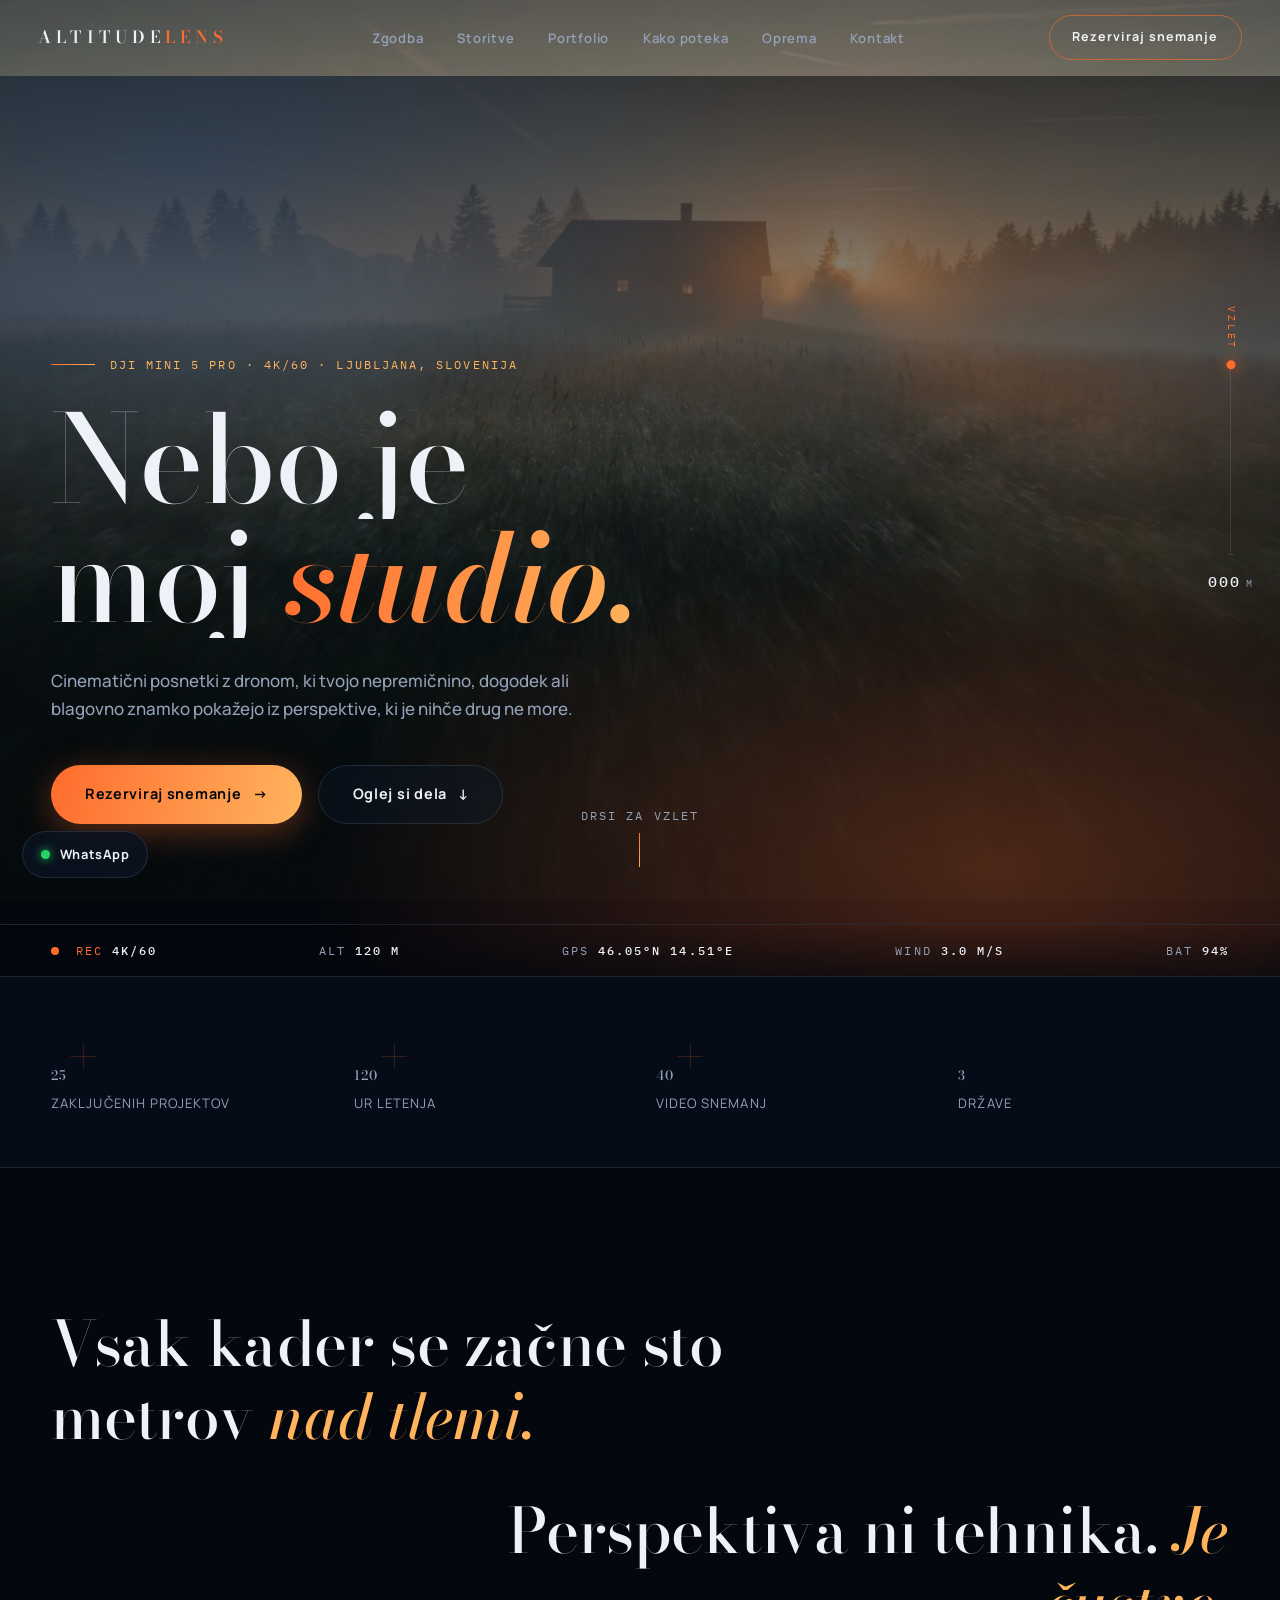
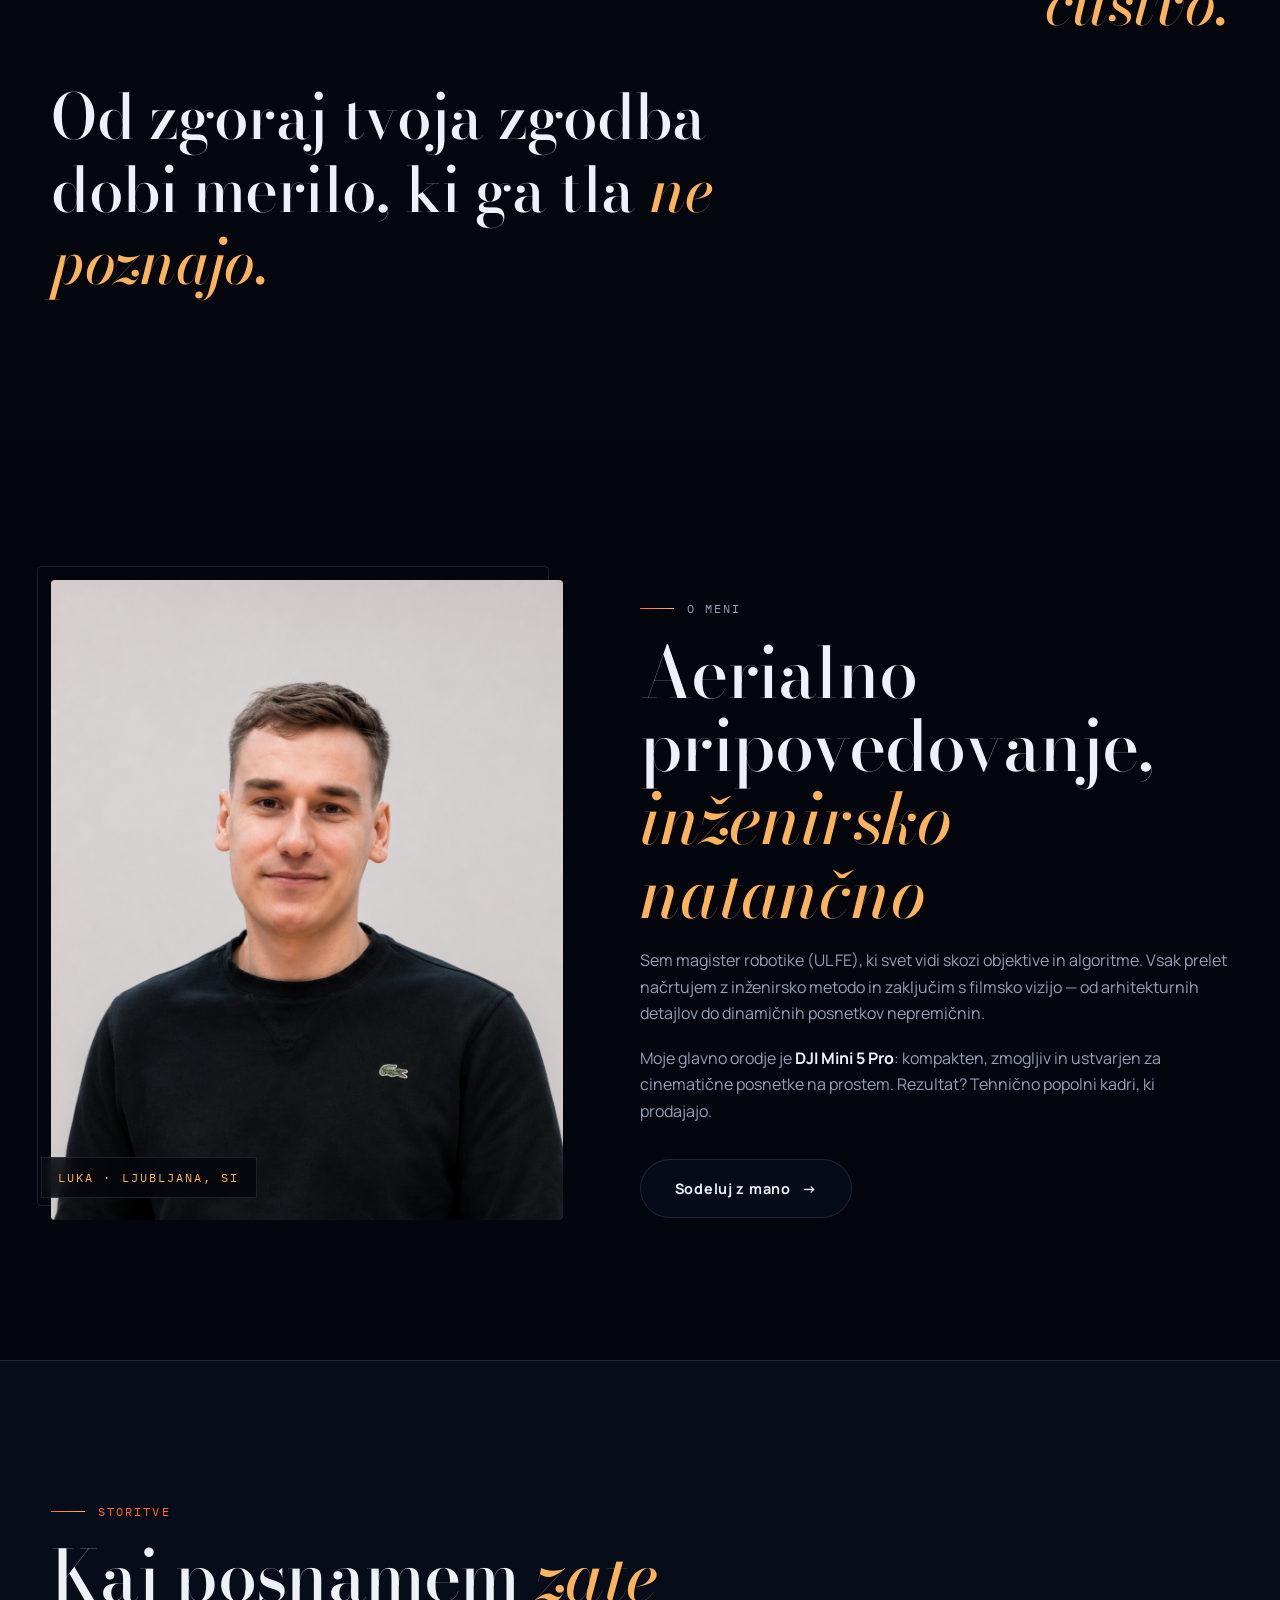
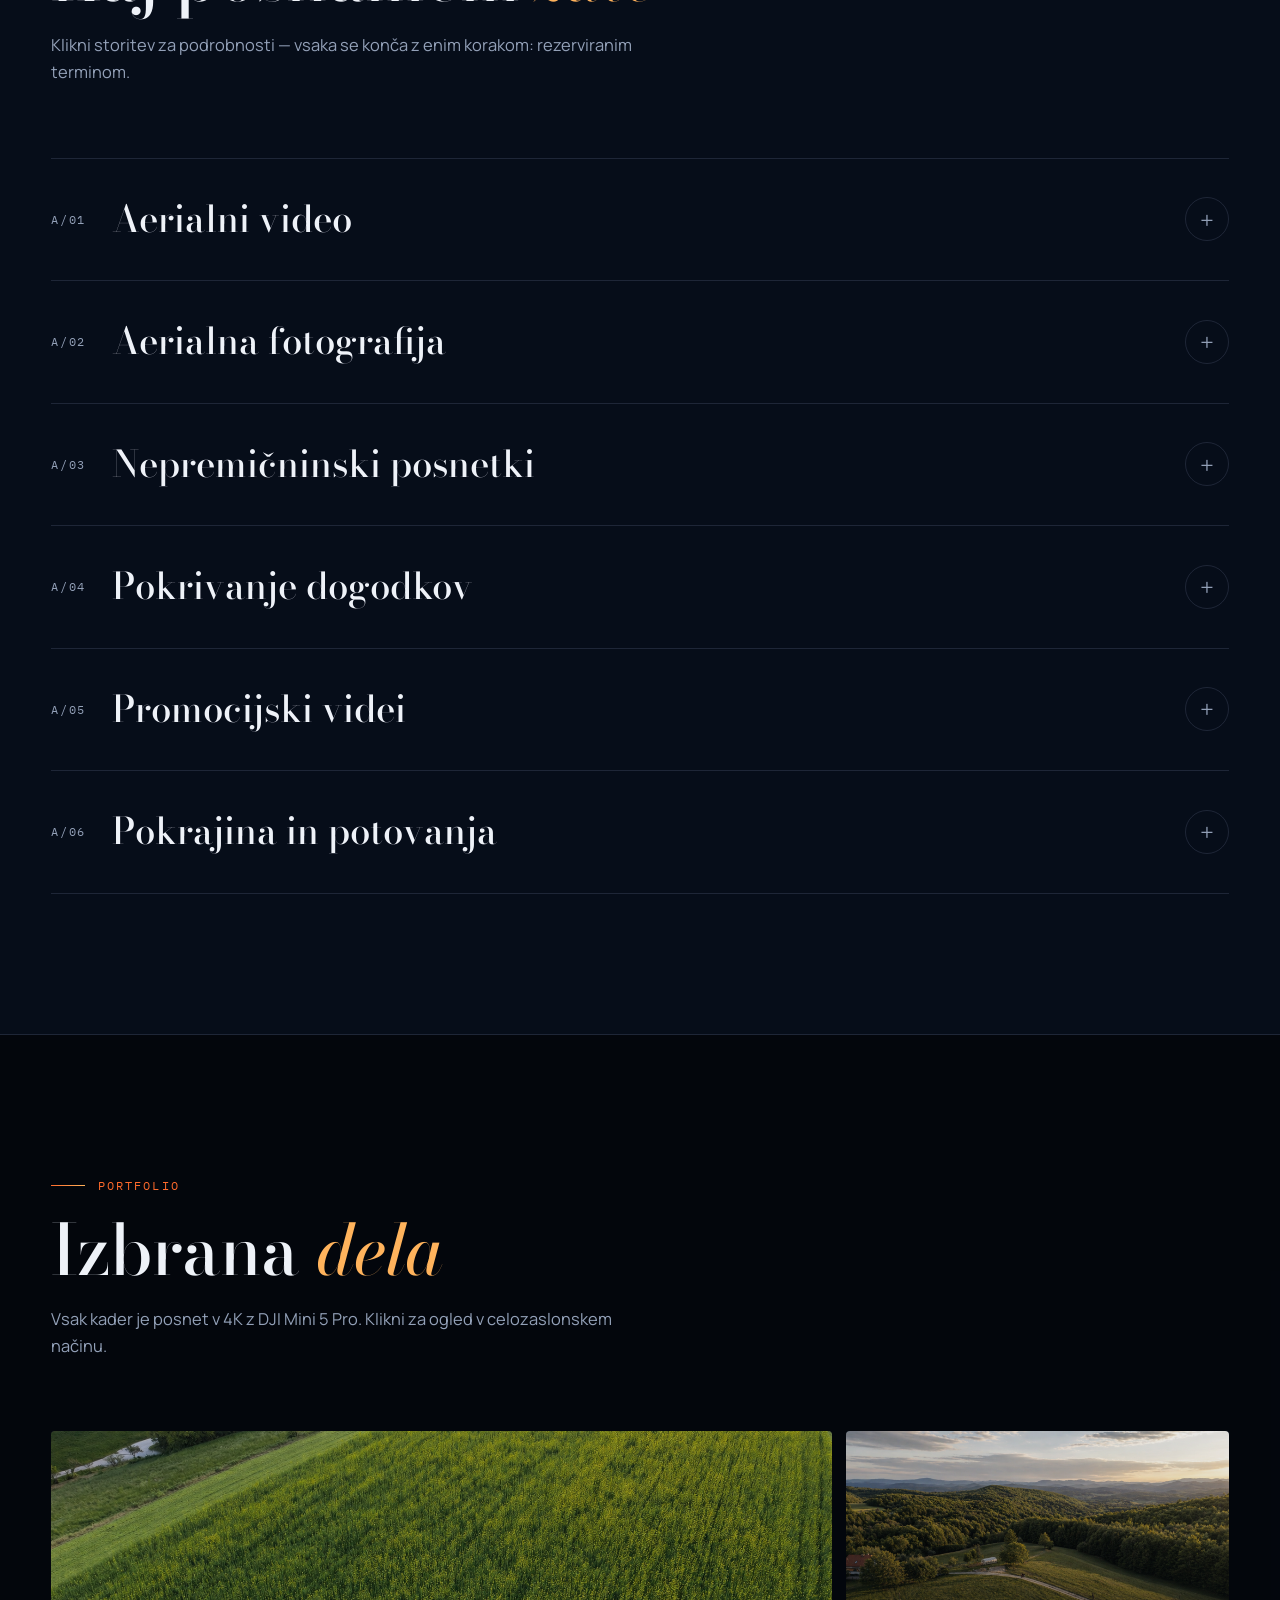
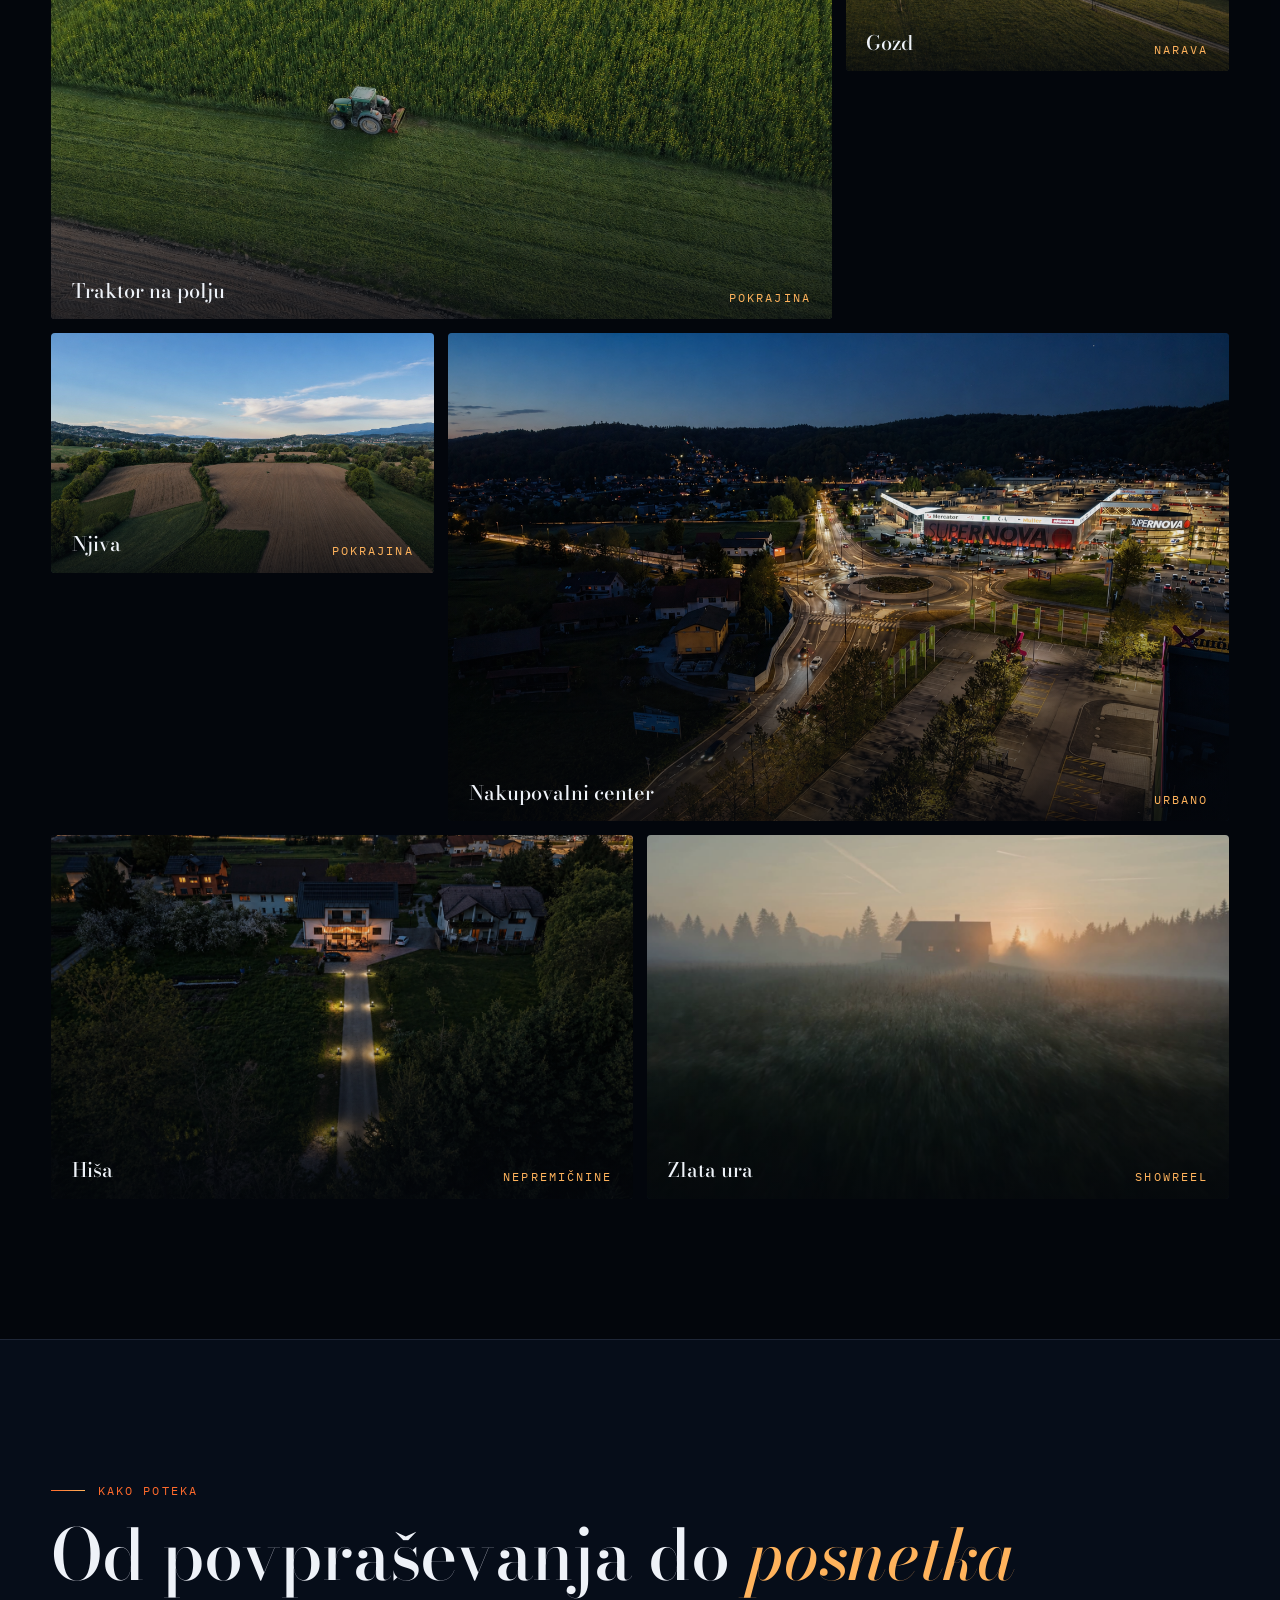
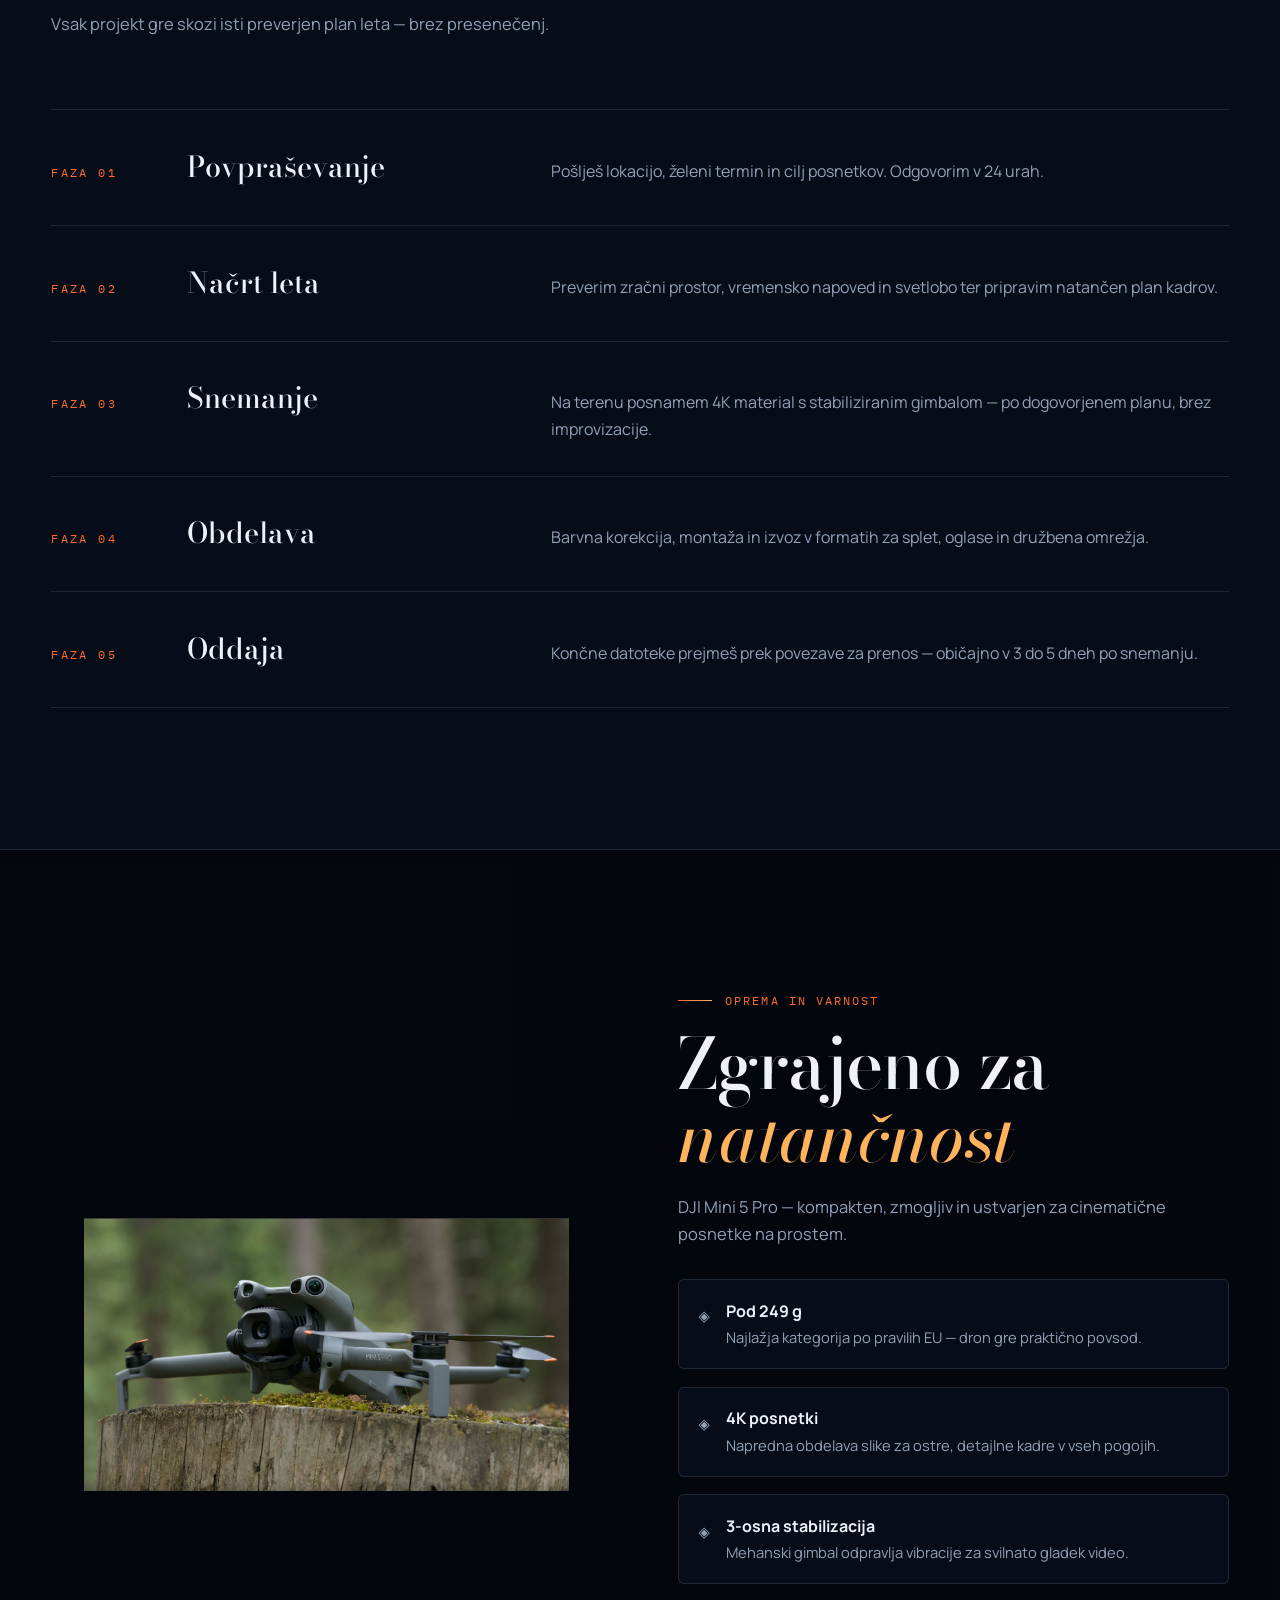
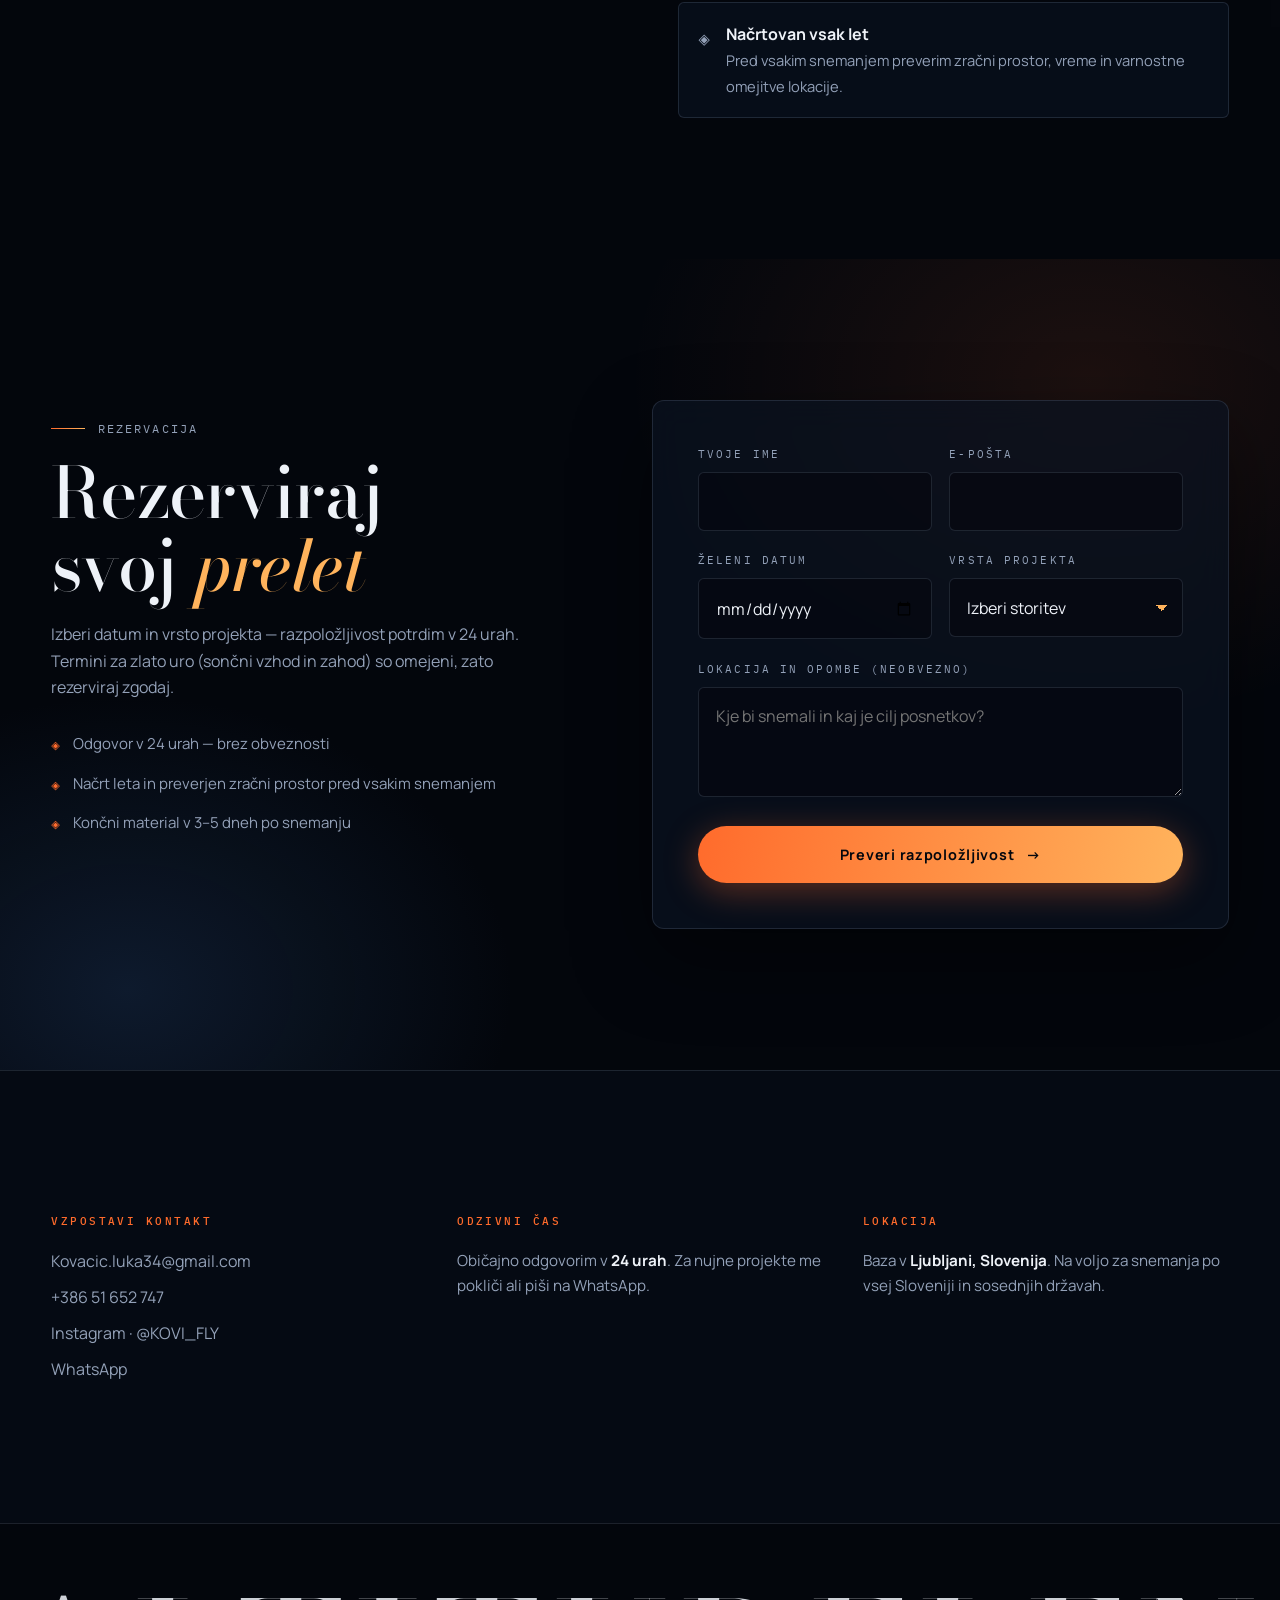
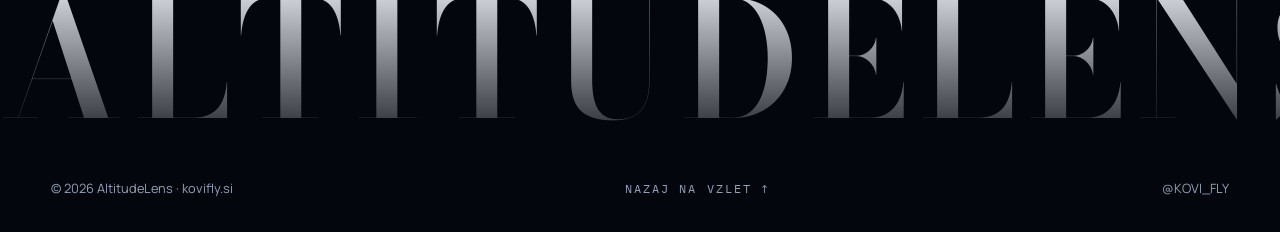
==== index.html @ 416f83af "Add progressive 3D drone viewer (dron.glb) and portfolio hover-video previews (preview-*.mp4) — auto" ====
<!DOCTYPE html>
<html lang="sl">
<head>
<meta charset="UTF-8">
<meta name="viewport" content="width=device-width, initial-scale=1.0">
<title>AltitudeLens — Snemanje z dronom | Cinematični posnetki iz zraka, Slovenija</title>
<meta name="description" content="Profesionalno snemanje z dronom v Sloveniji. Cinematični 4K aerialni posnetki nepremičnin, dogodkov in pokrajin. DJI Mini 5 Pro. Baza: Ljubljana.">
<link rel="canonical" href="https://kovifly.si/">
<meta property="og:title" content="AltitudeLens — Cinematični posnetki z dronom">
<meta property="og:description" content="Nebo je moj studio. 4K aerialni video in fotografija za nepremičnine, dogodke in blagovne znamke. Slovenija.">
<meta property="og:image" content="https://kovifly.si/hero-poster.jpg">
<meta property="og:url" content="https://kovifly.si/">
<meta property="og:type" content="website">
<meta property="og:locale" content="sl_SI">
<meta name="twitter:card" content="summary_large_image">
<meta name="theme-color" content="#04070d">

<link rel="preconnect" href="https://fonts.googleapis.com">
<link rel="preconnect" href="https://fonts.gstatic.com" crossorigin>
<link href="https://fonts.googleapis.com/css2?family=Bodoni+Moda:ital,opsz,wght@0,6..96,400..900;1,6..96,400..900&family=Manrope:wght@400;500;600;700;800&family=IBM+Plex+Mono:wght@400;500&display=swap" rel="stylesheet">

<style>
/* ============================================================
   ALTITUDELENS — kovifly.si
   Cinematic aerial brand platform · dark altitude theme
   Design tokens
============================================================ */
:root{
  --ink:      #04070d;   /* nočno nebo */
  --night:    #0a1322;   /* globoka modrina */
  --panel:    #0e1a2e;   /* paneli / kartice */
  --line:     rgba(178,198,234,.14);
  --cloud:    #eef2f8;   /* primarno besedilo */
  --haze:     #93a1b8;   /* sekundarno besedilo */
  --ember:    #ff6b2c;   /* cinematična oranžna */
  --amber:    #ffb35c;   /* zlata ura */
  --grad:     linear-gradient(100deg,#ff6b2c 0%,#ffb35c 100%);
  --display:  "Bodoni Moda", Didot, "Playfair Display", serif;
  --body:     "Manrope", system-ui, sans-serif;
  --mono:     "IBM Plex Mono", ui-monospace, monospace;
  --ease:     cubic-bezier(.22,1,.36,1);
  --nav-h:    76px;
}

*,*::before,*::after{margin:0;padding:0;box-sizing:border-box}
html{scroll-behavior:smooth}
html.lenis{scroll-behavior:auto}
body{
  background:var(--ink);
  color:var(--cloud);
  font-family:var(--body);
  font-size:16px;
  line-height:1.65;
  -webkit-font-smoothing:antialiased;
  overflow-x:hidden;
}
img,video{display:block;max-width:100%}
a{color:inherit;text-decoration:none}
button{font:inherit;color:inherit;background:none;border:0;cursor:pointer}
::selection{background:var(--ember);color:var(--ink)}

:focus-visible{outline:2px solid var(--amber);outline-offset:3px;border-radius:2px}

.mono{font-family:var(--mono);font-size:.72rem;letter-spacing:.18em;text-transform:uppercase}
.wrap{width:min(1240px,92vw);margin-inline:auto}

/* filmsko zrno čez celo stran — subtilno */
body::after{
  content:"";position:fixed;inset:0;pointer-events:none;z-index:6;
  opacity:.05;mix-blend-mode:overlay;
  background-image:url("data:image/svg+xml,%3Csvg xmlns='http://www.w3.org/2000/svg' width='140' height='140'%3E%3Cfilter id='n'%3E%3CfeTurbulence type='fractalNoise' baseFrequency='0.9' numOctaves='2'/%3E%3C/filter%3E%3Crect width='140' height='140' filter='url(%23n)' opacity='0.6'/%3E%3C/svg%3E");
}

/* ============ PRELOADER ============ */
#loader{
  position:fixed;inset:0;z-index:200;display:flex;align-items:center;justify-content:center;
  background:var(--ink);
  transition:opacity .7s var(--ease),visibility .7s;
  animation:loaderAuto .8s ease 3.4s forwards; /* varovalka: skrije se tudi brez JS */
}
#loader.done{opacity:0;visibility:hidden}
@keyframes loaderAuto{to{opacity:0;visibility:hidden}}
.loader-inner{text-align:center}
.loader-brand{
  font-family:var(--display);font-weight:600;font-size:clamp(1.4rem,4vw,2.2rem);
  letter-spacing:.32em;text-indent:.32em;
}
.loader-alt{display:block;margin-top:1.1rem;color:var(--haze)}
.loader-alt b{color:var(--amber);font-weight:500}
.loader-bar{width:180px;height:1px;background:var(--line);margin:1.2rem auto 0;overflow:hidden}
.loader-bar i{display:block;height:100%;width:0;background:var(--grad)}

/* ============ ALTIMETER (podpis strani) ============ */
.altimeter{
  position:fixed;right:26px;top:50%;transform:translateY(-50%);
  z-index:60;display:flex;flex-direction:column;align-items:center;gap:.9rem;
  color:var(--haze);pointer-events:none;
}
.alt-tape{position:relative;width:1px;height:190px;background:var(--line)}
.alt-tape::before,.alt-tape::after{
  content:"";position:absolute;left:-3px;width:7px;height:1px;background:var(--line);
}
.alt-tape::before{top:0}
.alt-tape::after{bottom:0}
.alt-marker{
  position:absolute;left:50%;top:0;width:9px;height:9px;border-radius:50%;
  background:var(--ember);transform:translate(-50%,-50%);
  box-shadow:0 0 14px rgba(255,107,44,.8);
}
.alt-read{display:flex;align-items:baseline;gap:.3rem}
.alt-read b{color:var(--cloud);font-weight:500;font-size:.95rem;font-variant-numeric:tabular-nums}
.alt-read span{font-size:.62rem}
.alt-sec{writing-mode:vertical-rl;letter-spacing:.3em;font-size:.6rem;color:var(--ember)}
@media(max-width:1100px){.altimeter{display:none}}

/* ============ CURSOR ============ */
.cursor-dot,.cursor-ring{position:fixed;top:0;left:0;pointer-events:none;z-index:150;border-radius:50%}
.cursor-dot{width:6px;height:6px;background:var(--amber)}
.cursor-ring{
  width:38px;height:38px;border:1px solid rgba(255,179,92,.55);
  display:flex;align-items:center;justify-content:center;
  transition:width .35s var(--ease),height .35s var(--ease),background .35s,border-color .35s;
}
.cursor-ring span{
  font-family:var(--mono);font-size:.58rem;letter-spacing:.2em;color:var(--ink);
  opacity:0;transition:opacity .25s;
}
.cursor-ring.is-view{width:84px;height:84px;background:var(--amber);border-color:var(--amber)}
.cursor-ring.is-view span{opacity:1}
.cursor-ring.is-link{width:56px;height:56px;border-color:var(--ember)}
@media(pointer:coarse){.cursor-dot,.cursor-ring{display:none}}

/* ============ NAV ============ */
.nav{
  position:fixed;top:0;left:0;right:0;z-index:100;height:var(--nav-h);
  display:flex;align-items:center;
  transition:background .5s var(--ease),backdrop-filter .5s,border-color .5s;
  border-bottom:1px solid transparent;
}
.nav.scrolled{
  background:rgba(4,7,13,.72);
  backdrop-filter:blur(18px);-webkit-backdrop-filter:blur(18px);
  border-bottom-color:var(--line);
}
.nav-inner{width:min(1360px,94vw);margin-inline:auto;display:flex;align-items:center;justify-content:space-between}
.nav-logo{font-family:var(--display);font-weight:600;font-size:1.05rem;letter-spacing:.3em}
.nav-logo em{color:var(--ember);font-style:normal}
.nav-links{display:flex;gap:2.1rem;list-style:none}
.nav-links a{position:relative;font-size:.82rem;font-weight:600;letter-spacing:.06em;color:var(--haze);transition:color .3s}
.nav-links a::after{
  content:"";position:absolute;left:0;bottom:-6px;width:100%;height:1px;
  background:var(--grad);transform:scaleX(0);transform-origin:right;transition:transform .4s var(--ease);
}
.nav-links a:hover{color:var(--cloud)}
.nav-links a:hover::after{transform:scaleX(1);transform-origin:left}
.nav-cta{
  font-size:.78rem;font-weight:700;letter-spacing:.08em;padding:.72rem 1.4rem;
  border:1px solid rgba(255,107,44,.6);border-radius:100px;color:var(--cloud);
  transition:background .35s,color .35s,box-shadow .35s;
}
.nav-cta:hover{background:var(--ember);color:var(--ink);box-shadow:0 0 26px rgba(255,107,44,.4)}
.burger{display:none;flex-direction:column;gap:6px;padding:.5rem;z-index:120}
.burger i{display:block;width:26px;height:2px;background:var(--cloud);transition:transform .4s var(--ease),opacity .3s}
@media(max-width:920px){
  .nav-links,.nav .nav-cta{display:none}
  .burger{display:flex}
}
.mobile-menu{
  position:fixed;inset:0;z-index:110;background:rgba(4,7,13,.96);
  backdrop-filter:blur(20px);display:flex;flex-direction:column;justify-content:center;
  padding:0 8vw;opacity:0;visibility:hidden;transition:opacity .45s var(--ease),visibility .45s;
}
.mobile-menu.open{opacity:1;visibility:visible}
.mobile-menu a{
  font-family:var(--display);font-size:clamp(1.9rem,8vw,2.8rem);font-weight:500;
  padding:.55rem 0;border-bottom:1px solid var(--line);color:var(--cloud);
}
.mobile-menu a em{font-style:italic;color:var(--amber)}
.mobile-menu .mono{margin-top:2rem;color:var(--haze)}
body.menu-open .burger i:nth-child(1){transform:translateY(8px) rotate(45deg)}
body.menu-open .burger i:nth-child(2){opacity:0}
body.menu-open .burger i:nth-child(3){transform:translateY(-8px) rotate(-45deg)}

/* ============ SKY — fiksno video ozadje čez CELO stran ============ */
/* Video je prilepljen za vsem; scroll scrubа frame, vsebina teče čez.
   Pri ~52% strani se sky-a (vzlet, 15s) prelije v sky-b (7s). */
.sky{position:fixed;inset:0;z-index:0;pointer-events:none;background:var(--ink);overflow:hidden}
.sky video,.sky img{position:absolute;inset:0;width:100%;height:100%;object-fit:cover}
#skyB{opacity:0}
.sky-veil{
  position:absolute;inset:0;
  background:linear-gradient(180deg,rgba(4,7,13,.55) 0%,rgba(4,7,13,.22) 32%,rgba(4,7,13,.4) 100%);
}
/* vsa vsebina nad videom */
section,.stats,.footer,.nav{position:relative;z-index:1}

/* ============ HERO (prozoren, video za njim) ============ */
.hero{
  position:relative;min-height:100svh;
  display:flex;align-items:flex-end;overflow:hidden;
}
.hero-shade{position:absolute;inset:0;z-index:2;pointer-events:none}
.hero-shade::before{
  content:"";position:absolute;inset:0;
  background:linear-gradient(180deg,rgba(4,7,13,.55) 0%,rgba(4,7,13,.15) 38%,rgba(4,7,13,.45) 72%,rgba(4,7,13,.6) 100%);
}
.hero-shade::after{ /* sončni zahod na obzorju */
  content:"";position:absolute;inset:0;
  background:radial-gradient(90% 60% at 78% 88%,rgba(255,107,44,.28),transparent 60%),
             radial-gradient(70% 50% at 15% 10%,rgba(30,58,95,.5),transparent 65%);
  mix-blend-mode:screen;
}
.hero-cloud{position:absolute;z-index:3;filter:blur(60px);opacity:.35;pointer-events:none;border-radius:50%}
.hero-cloud.c1{width:46vw;height:22vw;left:-12vw;top:16%;background:rgba(147,161,184,.35);animation:drift 26s linear infinite alternate}
.hero-cloud.c2{width:38vw;height:18vw;right:-10vw;top:38%;background:rgba(255,179,92,.16);animation:drift 34s linear infinite alternate-reverse}
@keyframes drift{from{transform:translateX(0)}to{transform:translateX(9vw)}}

.hero-content{position:relative;z-index:5;width:min(1240px,92vw);margin:0 auto;padding:0 0 9.5rem}
/* Namig za nadaljnji scroll — utripa nad HUD, izgine ko se začne scrub */
.hero-hint{
  position:absolute;left:50%;bottom:6.5rem;transform:translateX(-50%);
  z-index:5;color:var(--haze);text-align:center;pointer-events:none;
  transition:opacity .5s var(--ease);
}
.hero-hint span{display:block;margin-bottom:.5rem}
.hero-hint i{
  display:inline-block;width:1px;height:34px;background:var(--grad);
  transform-origin:top;animation:hintPulse 2s var(--ease) infinite;
}
@keyframes hintPulse{0%,100%{transform:scaleY(.2);opacity:.4}50%{transform:scaleY(1);opacity:1}}
.hero.hint-hidden .hero-hint{opacity:0}
.hero-eyebrow{display:flex;align-items:center;gap:.9rem;color:var(--amber);margin-bottom:1.6rem}
.hero-eyebrow::before{content:"";width:44px;height:1px;background:var(--grad)}
.hero h1{
  font-family:var(--display);font-weight:500;
  font-size:clamp(3.1rem,9.5vw,8.6rem);
  line-height:.98;letter-spacing:-.01em;text-wrap:balance;
}
.hero h1 em{font-style:italic;font-weight:600;background:var(--grad);-webkit-background-clip:text;background-clip:text;color:transparent}
.hero-line{display:block;overflow:hidden}
.hero-line span{display:inline-block}
.hero-sub{
  max-width:34rem;margin-top:1.8rem;color:var(--haze);font-size:1.06rem;font-weight:500;
}
.hero-ctas{display:flex;flex-wrap:wrap;gap:1rem;margin-top:2.6rem}
.btn{
  display:inline-flex;align-items:center;gap:.7rem;
  padding:1.05rem 2.1rem;border-radius:100px;
  font-weight:700;font-size:.9rem;letter-spacing:.05em;
  transition:transform .35s var(--ease),box-shadow .35s,background .35s,color .35s,border-color .35s;
}
.btn-primary{background:var(--grad);color:var(--ink);box-shadow:0 8px 34px rgba(255,107,44,.35)}
.btn-primary:hover{transform:translateY(-3px);box-shadow:0 14px 44px rgba(255,107,44,.5)}
.btn-ghost{border:1px solid var(--line);color:var(--cloud);background:rgba(14,26,46,.35);backdrop-filter:blur(8px)}
.btn-ghost:hover{border-color:var(--amber);transform:translateY(-3px)}
.btn .arr{transition:transform .35s var(--ease)}
.btn:hover .arr{transform:translateX(5px)}

.hero-hud{
  position:absolute;left:0;right:0;bottom:0;z-index:5;
  border-top:1px solid var(--line);
  background:linear-gradient(180deg,transparent,rgba(4,7,13,.6));
  backdrop-filter:blur(6px);
}
.hero-hud .wrap{display:flex;flex-wrap:wrap;gap:1.2rem 2.6rem;justify-content:space-between;padding:1rem 0;color:var(--haze)}
.hud-item{display:flex;align-items:center;gap:.55rem}
.hud-item b{color:var(--cloud);font-weight:500;font-variant-numeric:tabular-nums}
.hud-rec{color:var(--ember)}
.hud-rec::before{content:"";display:inline-block;width:8px;height:8px;border-radius:50%;background:var(--ember);margin-right:.5rem;animation:blink 1.6s infinite}
@keyframes blink{50%{opacity:.15}}
@media(max-width:700px){
  .hero-content{padding-bottom:8rem}
  .hud-item:nth-child(n+4){display:none}
}

/* ============ SECTION SHELL ============ */
section{position:relative}
.sec{padding:clamp(6rem,11vw,10.5rem) 0}
.sec-head{margin-bottom:clamp(2.8rem,6vw,4.5rem)}
.eyebrow{display:flex;align-items:center;gap:.8rem;color:var(--ember);margin-bottom:1.1rem}
.eyebrow::before{content:"";width:34px;height:1px;background:var(--grad)}
h2{
  font-family:var(--display);font-weight:500;line-height:1.04;letter-spacing:-.01em;
  font-size:clamp(2.3rem,5.6vw,4.4rem);text-wrap:balance;
}
h2 em{font-style:italic;color:var(--amber)}
.lead{color:var(--haze);max-width:38rem;margin-top:1.2rem;font-size:1.03rem}

/* ============ STATS ============ */
.stats{border-block:1px solid var(--line);background:rgba(8,15,28,.78);backdrop-filter:blur(2px)}
.stats .wrap{display:grid;grid-template-columns:repeat(4,1fr);gap:2rem;padding:3.2rem 0}
.stat b{
  font-family:var(--display);font-weight:500;font-size:clamp(2.4rem,5vw,3.8rem);
  display:block;line-height:1;
}
.stat b i{font-style:normal;color:var(--ember)}
.stat span{color:var(--haze);font-size:.82rem;letter-spacing:.08em;text-transform:uppercase}
@media(max-width:760px){.stats .wrap{grid-template-columns:repeat(2,1fr)}}

/* ============ STORY (scrub) ============ */
.story{background:transparent;overflow:hidden}
.story .wrap{position:relative;z-index:2}
.story-line{
  font-family:var(--display);font-weight:500;
  font-size:clamp(1.9rem,5vw,3.9rem);line-height:1.16;letter-spacing:-.01em;
  max-width:20ch;
}
.story-line em{font-style:italic;color:var(--amber)}
.story-line + .story-line{margin-top:2.6rem}
.story-line:nth-child(even){margin-left:auto;text-align:right}
@media(max-width:700px){.story-line:nth-child(even){margin-left:0;text-align:left}}

/* ============ ABOUT ============ */
.about{background:rgba(4,7,13,.55)}
.about .wrap{display:grid;grid-template-columns:1fr 1.15fr;gap:clamp(2.5rem,6vw,6rem);align-items:center}
.about-figure{position:relative}
.about-figure img{width:100%;border-radius:4px;filter:saturate(.92)}
.about-figure::before{
  content:"";position:absolute;inset:-14px 14px 14px -14px;border:1px solid var(--line);border-radius:4px;z-index:-1;
}
.about-tag{
  position:absolute;left:-10px;bottom:22px;background:rgba(4,7,13,.82);backdrop-filter:blur(8px);
  padding:.6rem 1rem;border:1px solid var(--line);color:var(--amber);
}
.about p{color:var(--haze);margin-top:1.15rem}
.about p b,.about p strong{color:var(--cloud)}
.about .btn{margin-top:2.2rem}
@media(max-width:880px){.about .wrap{grid-template-columns:1fr}}

/* ============ SERVICES ============ */
.services{background:rgba(8,15,28,.86);border-block:1px solid var(--line)}
.svc-list{border-top:1px solid var(--line)}
.svc{border-bottom:1px solid var(--line)}
.svc-head{
  width:100%;display:flex;align-items:center;gap:1.6rem;
  padding:1.9rem 0;text-align:left;transition:padding .4s var(--ease);
}
.svc-head:hover{padding-left:.8rem}
.svc-idx{font-family:var(--mono);font-size:.72rem;color:var(--haze);letter-spacing:.15em;min-width:3ch}
.svc-head h3{
  font-family:var(--display);font-weight:500;font-size:clamp(1.4rem,3.4vw,2.3rem);
  flex:1;transition:color .3s;
}
.svc.open .svc-head h3,.svc-head:hover h3{color:var(--amber)}
.svc-x{
  font-size:1.5rem;font-weight:300;color:var(--haze);width:44px;height:44px;flex:none;
  border:1px solid var(--line);border-radius:50%;display:grid;place-items:center;
  transition:transform .45s var(--ease),border-color .3s,color .3s;
}
.svc.open .svc-x{transform:rotate(45deg);border-color:var(--ember);color:var(--ember)}
.svc-body{max-height:0;overflow:hidden;transition:max-height .6s var(--ease)}
.svc-grid{
  display:grid;grid-template-columns:1.3fr .9fr;gap:2.4rem;align-items:center;
  padding:0 0 2.4rem;
}
.svc-grid p{color:var(--haze);max-width:44rem}
.svc-grid img{width:100%;aspect-ratio:16/9;object-fit:cover;border-radius:4px}
.svc-cta{
  display:inline-flex;align-items:center;gap:.6rem;margin-top:1.4rem;
  color:var(--amber);font-weight:700;font-size:.88rem;letter-spacing:.05em;
}
.svc-cta .arr{transition:transform .3s var(--ease)}
.svc-cta:hover .arr{transform:translateX(6px)}
@media(max-width:760px){.svc-grid{grid-template-columns:1fr}}

/* ============ PORTFOLIO ============ */
#portfolio{background:rgba(4,7,13,.7)}
.folio-grid{
  display:grid;grid-template-columns:repeat(6,1fr);gap:14px;
}
.folio-item{
  position:relative;overflow:hidden;border-radius:4px;cursor:pointer;
  grid-column:span 3;aspect-ratio:16/10;background:var(--panel);
}
.folio-item.wide{grid-column:span 4}
.folio-item.slim{grid-column:span 2}
.folio-item img{
  width:100%;height:100%;object-fit:cover;
  transform:scale(1.03);transition:transform 1.1s var(--ease),filter .6s;
  filter:saturate(.9) brightness(.92);
}
.folio-item:hover img{transform:scale(1.1);filter:saturate(1.05) brightness(1)}
.folio-item::after{
  content:"";position:absolute;inset:0;
  background:linear-gradient(180deg,transparent 45%,rgba(4,7,13,.78));
  opacity:.9;transition:opacity .5s;
}
.folio-meta{
  position:absolute;left:1.3rem;right:1.3rem;bottom:1.15rem;z-index:2;
  display:flex;align-items:flex-end;justify-content:space-between;gap:1rem;
  transform:translateY(6px);transition:transform .5s var(--ease);
}
.folio-item:hover .folio-meta{transform:translateY(0)}
.folio-meta h3{font-family:var(--display);font-weight:500;font-size:1.25rem}
.folio-meta .mono{color:var(--amber)}
@media(max-width:760px){
  .folio-item,.folio-item.wide,.folio-item.slim{grid-column:span 6}
}

/* Lightbox */
.lightbox{
  position:fixed;inset:0;z-index:130;background:rgba(4,7,13,.94);backdrop-filter:blur(14px);
  display:flex;align-items:center;justify-content:center;
  opacity:0;visibility:hidden;transition:opacity .45s var(--ease),visibility .45s;
}
.lightbox.open{opacity:1;visibility:visible}
.lightbox img{max-width:88vw;max-height:78vh;border-radius:4px;box-shadow:0 30px 90px rgba(0,0,0,.6)}
.lb-cap{position:absolute;bottom:5.5vh;left:50%;transform:translateX(-50%);color:var(--haze);text-align:center}
.lb-cap b{display:block;color:var(--cloud);font-family:var(--display);font-weight:500;font-size:1.3rem;letter-spacing:0;text-transform:none}
.lb-btn{
  position:absolute;top:50%;transform:translateY(-50%);
  width:56px;height:56px;border:1px solid var(--line);border-radius:50%;
  color:var(--cloud);font-size:1.3rem;display:grid;place-items:center;
  transition:border-color .3s,background .3s;
}
.lb-btn:hover{border-color:var(--ember);background:rgba(255,107,44,.12)}
.lb-prev{left:3vw}.lb-next{right:3vw}
.lb-close{position:absolute;top:3vh;right:3vw;font-size:1rem;letter-spacing:.2em;color:var(--haze)}
.lb-close:hover{color:var(--ember)}

/* ============ PROCESS ============ */
.process{background:rgba(8,15,28,.86);border-block:1px solid var(--line)}
.steps{position:relative;display:grid;gap:0;border-top:1px solid var(--line)}
.step{
  display:grid;grid-template-columns:110px 1fr 2fr;gap:1.6rem;align-items:baseline;
  padding:2.1rem 0;border-bottom:1px solid var(--line);
  transition:background .4s;
}
.step:hover{background:rgba(255,107,44,.03)}
.step-no{font-family:var(--mono);color:var(--ember);font-size:.75rem;letter-spacing:.2em}
.step h3{font-family:var(--display);font-weight:500;font-size:clamp(1.3rem,2.6vw,1.8rem)}
.step p{color:var(--haze)}
@media(max-width:760px){.step{grid-template-columns:1fr;gap:.5rem}}

/* ============ EQUIPMENT / TRUST ============ */
.gear{background:rgba(4,7,13,.62)}
.gear .wrap{display:grid;grid-template-columns:1fr 1fr;gap:clamp(2.5rem,6vw,5.5rem);align-items:center}
.gear-figure{position:relative;padding:3rem 0}
.gear-figure::before{
  content:"";position:absolute;inset:10% 4%;border-radius:50%;
  background:radial-gradient(closest-side,rgba(255,107,44,.16),transparent 72%);
  filter:blur(10px);
}
.gear-figure img{position:relative;width:88%;margin-inline:auto;animation:hover-fly 6s ease-in-out infinite}
@keyframes hover-fly{0%,100%{transform:translateY(0) rotate(-1deg)}50%{transform:translateY(-16px) rotate(1deg)}}
.gear-list{list-style:none;margin-top:2rem;display:grid;gap:1.1rem}
.gear-list li{
  display:grid;grid-template-columns:auto 1fr;gap:1rem;align-items:start;
  padding:1.1rem 1.2rem;border:1px solid var(--line);border-radius:6px;
  background:rgba(14,26,46,.4);transition:border-color .35s,transform .35s var(--ease);
}
.gear-list li:hover{border-color:rgba(255,179,92,.45);transform:translateX(6px)}
.gear-ic{color:var(--ember);font-size:.8rem;padding-top:.35rem}
.gear-list b{display:block;color:var(--cloud)}
.gear-list span{color:var(--haze);font-size:.92rem}
@media(max-width:880px){.gear .wrap{grid-template-columns:1fr}}


/* ============ BOOKING ============ */
.booking{overflow:hidden;background:rgba(4,7,13,.82)}
.booking::before{
  content:"";position:absolute;inset:0;
  background:radial-gradient(60% 70% at 85% 15%,rgba(255,107,44,.1),transparent 60%),
             radial-gradient(50% 60% at 10% 90%,rgba(30,58,95,.4),transparent 60%);
  pointer-events:none;
}
.booking .wrap{position:relative;display:grid;grid-template-columns:1fr 1.1fr;gap:clamp(2.5rem,6vw,6rem)}
.booking-copy p{color:var(--haze);margin-top:1.2rem;max-width:30rem}
.booking-perks{list-style:none;margin-top:2rem;display:grid;gap:.9rem;color:var(--haze);font-size:.94rem}
.booking-perks li{display:flex;gap:.8rem;align-items:baseline}
.booking-perks li::before{content:"◈";color:var(--ember);font-size:.7rem}
.form-card{
  padding:clamp(1.6rem,3.5vw,2.8rem);border:1px solid var(--line);border-radius:12px;
  background:rgba(10,19,34,.7);backdrop-filter:blur(16px);
  box-shadow:0 30px 80px rgba(0,0,0,.45);
}
.field{margin-bottom:1.35rem}
.field label{
  display:block;font-family:var(--mono);font-size:.66rem;letter-spacing:.2em;
  text-transform:uppercase;color:var(--haze);margin-bottom:.55rem;
}
.field input,.field select,.field textarea{
  width:100%;padding:.95rem 1.05rem;border-radius:6px;
  background:rgba(4,7,13,.55);border:1px solid var(--line);color:var(--cloud);
  font:inherit;transition:border-color .3s,box-shadow .3s;
}
.field select{appearance:none;background-image:linear-gradient(45deg,transparent 50%,var(--amber) 50%),linear-gradient(135deg,var(--amber) 50%,transparent 50%);background-position:calc(100% - 20px) 50%,calc(100% - 14px) 50%;background-size:6px 6px;background-repeat:no-repeat}
.field textarea{min-height:110px;resize:vertical}
.field input:focus,.field select:focus,.field textarea:focus{
  outline:none;border-color:var(--amber);box-shadow:0 0 0 3px rgba(255,179,92,.14);
}
.field-row{display:grid;grid-template-columns:1fr 1fr;gap:1.1rem}
.form-card .btn{width:100%;justify-content:center}
.form-ok{display:none;text-align:center;padding:3rem 1rem}
.form-ok .big{font-size:2.6rem}
.form-ok h3{font-family:var(--display);font-weight:500;font-size:1.7rem;margin-top:.8rem}
.form-ok p{color:var(--haze);margin-top:.5rem}
.form-card.sent form{display:none}
.form-card.sent .form-ok{display:block}
@media(max-width:880px){
  .booking .wrap{grid-template-columns:1fr}
  .field-row{grid-template-columns:1fr}
}

/* ============ CONTACT / FOOTER ============ */
.contact{background:rgba(6,11,20,.92);border-top:1px solid var(--line)}
.contact .wrap{display:grid;grid-template-columns:repeat(3,1fr);gap:2.5rem}
.contact h3{font-family:var(--mono);font-weight:500;font-size:.7rem;letter-spacing:.22em;text-transform:uppercase;color:var(--ember);margin-bottom:1.1rem}
.contact ul{list-style:none;display:grid;gap:.6rem}
.contact a{color:var(--haze);transition:color .3s}
.contact a:hover{color:var(--amber)}
.contact p{color:var(--haze);font-size:.95rem}
.contact p b{color:var(--cloud)}
@media(max-width:760px){.contact .wrap{grid-template-columns:1fr}}

.footer{border-top:1px solid var(--line);overflow:hidden;background:rgba(4,7,13,.95)}
.footer-mark{
  font-family:var(--display);font-weight:600;text-align:center;
  font-size:clamp(3rem,12.5vw,11rem);line-height:1;letter-spacing:.08em;
  padding:3.5rem 0 1rem;
  background:linear-gradient(180deg,var(--cloud) 20%,rgba(238,242,248,.06));
  -webkit-background-clip:text;background-clip:text;color:transparent;
  user-select:none;
}
.footer-bar{
  display:flex;flex-wrap:wrap;gap:1rem;justify-content:space-between;align-items:center;
  padding:1.4rem 0 2rem;color:var(--haze);font-size:.8rem;
}
.footer-bar a:hover{color:var(--amber)}

/* WhatsApp float */
.wa-float{
  position:fixed;left:22px;bottom:22px;z-index:90;
  display:flex;align-items:center;gap:.6rem;
  padding:.75rem 1.15rem;border-radius:100px;
  background:rgba(10,19,34,.8);backdrop-filter:blur(12px);
  border:1px solid var(--line);color:var(--cloud);
  font-size:.8rem;font-weight:700;letter-spacing:.04em;
  transition:border-color .3s,transform .3s var(--ease);
}
.wa-float:hover{border-color:#25d366;transform:translateY(-3px)}
.wa-float i{width:9px;height:9px;border-radius:50%;background:#25d366;box-shadow:0 0 10px #25d366}


/* Portfolio hover-video predogledi (aktivni, ko so preview-*.mp4 v repu) */
.folio-vid{position:absolute;inset:0;width:100%;height:100%;object-fit:cover;opacity:0;transition:opacity .45s var(--ease);z-index:1}
.folio-item.has-vid:hover .folio-vid{opacity:1}
/* 3D model drona (aktiven, ko je dron.glb v repu) */
model-viewer{width:100%;height:440px;--poster-color:transparent;background:transparent}
.gear-3d-hint{display:block;text-align:center;margin-top:.6rem;color:var(--haze)}

/* Reveal (privzeto vidno — GSAP le doda animacijo) */
@media(prefers-reduced-motion:reduce){
  *,*::before,*::after{animation-duration:.01ms!important;animation-iteration-count:1!important;transition-duration:.01ms!important}
  html{scroll-behavior:auto}
}
</style>
</head>
<body>

<!-- ====== PRELOADER ====== -->
<div id="loader" aria-hidden="true">
  <div class="loader-inner">
    <span class="loader-brand">ALTITUDE<em style="font-style:normal;color:var(--ember)">LENS</em></span>
    <span class="loader-alt mono">VZPON · ALT <b id="loaderAlt">000</b> M</span>
    <div class="loader-bar"><i id="loaderBar"></i></div>
  </div>
</div>

<!-- ====== CURSOR ====== -->
<div class="cursor-dot" aria-hidden="true"></div>
<div class="cursor-ring" aria-hidden="true"><span>OGLEJ</span></div>

<!-- ====== ALTIMETER (podpis) ====== -->
<aside class="altimeter mono" aria-hidden="true">
  <div class="alt-sec" id="altSec">VZLET</div>
  <div class="alt-tape"><i class="alt-marker" id="altMarker"></i></div>
  <div class="alt-read"><b id="altVal">000</b><span>M</span></div>
</aside>

<!-- ====== NAV ====== -->
<header class="nav" id="nav">
  <div class="nav-inner">
    <a class="nav-logo" href="#hero">ALTITUDE<em>LENS</em></a>
    <nav aria-label="Glavna navigacija">
      <ul class="nav-links">
        <li><a href="#story">Zgodba</a></li>
        <li><a href="#services">Storitve</a></li>
        <li><a href="#portfolio">Portfolio</a></li>
        <li><a href="#process">Kako poteka</a></li>
        <li><a href="#gear">Oprema</a></li>
        <li><a href="#contact">Kontakt</a></li>
      </ul>
    </nav>
    <a class="nav-cta" href="#booking">Rezerviraj snemanje</a>
    <button class="burger" id="burger" aria-label="Odpri meni" aria-expanded="false">
      <i></i><i></i><i></i>
    </button>
  </div>
</header>

<div class="mobile-menu" id="mobileMenu">
  <a href="#story">Zgodba</a>
  <a href="#services">Storitve</a>
  <a href="#portfolio">Portfolio</a>
  <a href="#process">Kako poteka</a>
  <a href="#gear">Oprema</a>
  <a href="#booking"><em>Rezerviraj snemanje</em></a>
  <span class="mono">@KOVI_FLY · Ljubljana, Slovenija</span>
</div>

<!-- ====== SKY — fiksni video za celo stranjo (scrub na scroll) ====== -->
<div class="sky" aria-hidden="true">
  <img src="hero-poster.jpg" alt="" fetchpriority="high">
  <video id="skyA" muted playsinline preload="auto" poster="hero-poster.jpg">
    <source src="hero-scroll.mp4" type="video/mp4">
  </video>
  <video id="skyB" muted playsinline preload="none">
    <source src="sky-b.mp4" type="video/mp4">
  </video>
  <video id="skyLoop" style="display:none" autoplay muted loop playsinline preload="metadata" poster="hero-poster.jpg">
    <source src="hero-loop.mp4" type="video/mp4">
  </video>
  <div class="sky-veil"></div>
</div>

<!-- ====== HERO ====== -->
<section class="hero" id="hero" data-phase="VZLET">
  <div class="hero-shade"></div>
  <div class="hero-cloud c1"></div>
  <div class="hero-cloud c2"></div>

  <div class="hero-content">
    <p class="hero-eyebrow mono">DJI Mini 5 Pro · 4K/60 · Ljubljana, Slovenija</p>
    <h1>
      <span class="hero-line"><span>Nebo je</span></span>
      <span class="hero-line"><span>moj <em>studio.</em></span></span>
    </h1>
    <p class="hero-sub">Cinematični posnetki z dronom, ki tvojo nepremičnino, dogodek ali blagovno znamko pokažejo iz perspektive, ki je nihče drug ne more.</p>
    <div class="hero-ctas">
      <a class="btn btn-primary" href="#booking">Rezerviraj snemanje <span class="arr">→</span></a>
      <a class="btn btn-ghost" href="#portfolio">Oglej si dela <span class="arr">↓</span></a>
    </div>
  </div>

  <div class="hero-hint mono" id="heroHint" aria-hidden="true">
    <span>DRSI ZA VZLET</span><i></i>
  </div>

  <div class="hero-hud mono">
    <div class="wrap">
      <div class="hud-item hud-rec">REC <b>4K/60</b></div>
      <div class="hud-item">ALT <b id="hudAlt">124 m</b></div>
      <div class="hud-item">GPS <b>46.05°N 14.51°E</b></div>
      <div class="hud-item">WIND <b id="hudWind">3.2 m/s</b></div>
      <div class="hud-item">BAT <b id="hudBat">94%</b></div>
    </div>
  </div>
</section>

<!-- ====== STATS ====== -->
<div class="stats">
  <div class="wrap">
    <!-- ⚠ Nastavi prave številke v data-target -->
    <div class="stat"><b><span class="count" data-target="25">0</span><i>+</i></b><span>zaključenih projektov</span></div>
    <div class="stat"><b><span class="count" data-target="120">0</span><i>+</i></b><span>ur letenja</span></div>
    <div class="stat"><b><span class="count" data-target="40">0</span><i>+</i></b><span>video snemanj</span></div>
    <div class="stat"><b><span class="count" data-target="3">0</span></b><span>države</span></div>
  </div>
</div>

<!-- ====== STORY ====== -->
<section class="story sec" id="story" data-phase="VZPON">
  <div class="wrap">
    <p class="story-line js-scrub">Vsak kader se začne sto metrov <em>nad tlemi.</em></p>
    <p class="story-line js-scrub">Perspektiva ni tehnika. <em>Je čustvo.</em></p>
    <p class="story-line js-scrub">Od zgoraj tvoja zgodba dobi merilo, ki ga tla <em>ne poznajo.</em></p>
  </div>
</section>

<!-- ====== ABOUT ====== -->
<section class="about sec" id="about" data-phase="PILOT">
  <div class="wrap">
    <div class="about-figure" data-reveal>
      <img src="Luka_Slika.png" alt="Luka Kovačič — pilot drona in videograf" loading="lazy">
      <span class="about-tag mono">LUKA · LJUBLJANA, SI</span>
    </div>
    <div>
      <p class="eyebrow mono" data-reveal>O meni</p>
      <h2 data-reveal>Aerialno pripovedovanje, <em>inženirsko natančno</em></h2>
      <p data-reveal>Sem magister robotike (UL FE), ki svet vidi skozi objektive in algoritme. Vsak prelet načrtujem z inženirsko metodo in zaključim s filmsko vizijo — od arhitekturnih detajlov do dinamičnih posnetkov nepremičnin.</p>
      <p data-reveal>Moje glavno orodje je <b>DJI Mini 5 Pro</b>: kompakten, zmogljiv in ustvarjen za cinematične posnetke na prostem. Rezultat? Tehnično popolni kadri, ki prodajajo.</p>
      <a class="btn btn-ghost" href="#booking" data-reveal>Sodeluj z mano <span class="arr">→</span></a>
    </div>
  </div>
</section>

<!-- ====== SERVICES ====== -->
<section class="services sec" id="services" data-phase="MISIJA">
  <div class="wrap">
    <div class="sec-head">
      <p class="eyebrow mono" data-reveal>Storitve</p>
      <h2 data-reveal>Kaj posnamem <em>zate</em></h2>
      <p class="lead" data-reveal>Klikni storitev za podrobnosti — vsaka se konča z enim korakom: rezerviranim terminom.</p>
    </div>

    <div class="svc-list">
      <div class="svc">
        <button class="svc-head" aria-expanded="false"><span class="svc-idx">A/01</span><h3>Aerialni video</h3><span class="svc-x">+</span></button>
        <div class="svc-body"><div class="svc-grid">
          <div>
            <p>Gladek, stabiliziran 4K posnetek z dronom DJI Mini 5 Pro. Od širokih pokrajinskih kadrov do detajlnih nizko-višinskih prehodov — material, pripravljen za montažo ali končni film.</p>
            <a class="svc-cta" href="#booking" data-service="Aerialni video">Preveri razpoložljivost <span class="arr">→</span></a>
          </div>
          <img src="GOZD.png" alt="Aerialni video — gozd iz zraka" loading="lazy">
        </div></div>
      </div>

      <div class="svc">
        <button class="svc-head" aria-expanded="false"><span class="svc-idx">A/02</span><h3>Aerialna fotografija</h3><span class="svc-x">+</span></button>
        <div class="svc-body"><div class="svc-grid">
          <div>
            <p>Visoko-ločljivostne fotografije iz višine. Idealno za publikacije, tisk in objave na družbenih omrežjih — kompozicije, ki jih s tal ni mogoče ujeti.</p>
            <a class="svc-cta" href="#booking" data-service="Aerialna fotografija">Preveri razpoložljivost <span class="arr">→</span></a>
          </div>
          <img src="NJIVA.png" alt="Aerialna fotografija — polje iz zraka" loading="lazy">
        </div></div>
      </div>

      <div class="svc">
        <button class="svc-head" aria-expanded="false"><span class="svc-idx">A/03</span><h3>Nepremičninski posnetki</h3><span class="svc-x">+</span></button>
        <div class="svc-body"><div class="svc-grid">
          <div>
            <p>Dramatični pogledi od zgoraj, orbitalni posnetki in gladki preleti, ki nepremičnino umestijo v okolico in kupcu prodajo občutek — ne le kvadraturo.</p>
            <a class="svc-cta" href="#booking" data-service="Nepremičnine">Preveri razpoložljivost <span class="arr">→</span></a>
          </div>
          <img src="Hisa.png" alt="Nepremičninski posnetek — hiša iz zraka" loading="lazy">
        </div></div>
      </div>

      <div class="svc">
        <button class="svc-head" aria-expanded="false"><span class="svc-idx">A/04</span><h3>Pokrivanje dogodkov</h3><span class="svc-x">+</span></button>
        <div class="svc-body"><div class="svc-grid">
          <div>
            <p>Poroke, festivali, korporativni dogodki — posneti iz perspektive, ki je nihče v množici ne vidi. Diskretno, varno in načrtovano vnaprej.</p>
            <a class="svc-cta" href="#booking" data-service="Pokrivanje dogodkov">Preveri razpoložljivost <span class="arr">→</span></a>
          </div>
          <img src="Nakupovalni center.png" alt="Pokrivanje dogodkov — urbano okolje iz zraka" loading="lazy">
        </div></div>
      </div>

      <div class="svc">
        <button class="svc-head" aria-expanded="false"><span class="svc-idx">A/05</span><h3>Promocijski videi</h3><span class="svc-x">+</span></button>
        <div class="svc-body"><div class="svc-grid">
          <div>
            <p>Branded aerialna vsebina za podjetja, turistične organizacije in startupe. Cinematično pripovedovanje z neba, izvoženo v formatih za splet, oglase in družbena omrežja.</p>
            <a class="svc-cta" href="#booking" data-service="Promocijski video">Preveri razpoložljivost <span class="arr">→</span></a>
          </div>
          <img src="TRAKTOR.png" alt="Promocijski video — traktor na polju iz zraka" loading="lazy">
        </div></div>
      </div>

      <div class="svc">
        <button class="svc-head" aria-expanded="false"><span class="svc-idx">A/06</span><h3>Pokrajina in potovanja</h3><span class="svc-x">+</span></button>
        <div class="svc-body"><div class="svc-grid">
          <div>
            <p>Narava, gore, obale, mesta — uredniška aerialna vsebina za potovalne blagovne znamke in osebne projekte. Slovenija in sosednje države.</p>
            <a class="svc-cta" href="#booking" data-service="Pokrajina / Potovanja">Preveri razpoložljivost <span class="arr">→</span></a>
          </div>
          <img src="GOZD.png" alt="Pokrajinski posnetek — gozd iz zraka" loading="lazy">
        </div></div>
      </div>
    </div>
  </div>
</section>

<!-- ====== PORTFOLIO ====== -->
<section class="sec" id="portfolio" data-phase="PANORAMA">
  <div class="wrap">
    <div class="sec-head">
      <p class="eyebrow mono" data-reveal>Portfolio</p>
      <h2 data-reveal>Izbrana <em>dela</em></h2>
      <p class="lead" data-reveal>Vsak kader je posnet v 4K z DJI Mini 5 Pro. Klikni za ogled v celozaslonskem načinu.</p>
    </div>

    <div class="folio-grid">
      <figure class="folio-item wide" data-cursor="view" data-reveal data-title="Traktor na polju" data-cat="Pokrajina / Kmetijstvo">
        <img src="TRAKTOR.png" alt="Aerialni posnetek — traktor na polju" loading="lazy">
        <video class="folio-vid" muted loop playsinline preload="none" data-src="preview-traktor.mp4"></video>
        <figcaption class="folio-meta"><h3>Traktor na polju</h3><span class="mono">Pokrajina</span></figcaption>
      </figure>
      <figure class="folio-item slim" data-cursor="view" data-reveal data-title="Gozd" data-cat="Narava">
        <img src="GOZD.png" alt="Aerialni posnetek — gozd" loading="lazy">
        <video class="folio-vid" muted loop playsinline preload="none" data-src="preview-gozd.mp4"></video>
        <figcaption class="folio-meta"><h3>Gozd</h3><span class="mono">Narava</span></figcaption>
      </figure>
      <figure class="folio-item slim" data-cursor="view" data-reveal data-title="Njiva" data-cat="Pokrajina">
        <img src="NJIVA.png" alt="Aerialni posnetek — njiva" loading="lazy">
        <video class="folio-vid" muted loop playsinline preload="none" data-src="preview-njiva.mp4"></video>
        <figcaption class="folio-meta"><h3>Njiva</h3><span class="mono">Pokrajina</span></figcaption>
      </figure>
      <figure class="folio-item wide" data-cursor="view" data-reveal data-title="Nakupovalni center" data-cat="Urbano">
        <img src="Nakupovalni center.png" alt="Aerialni posnetek — nakupovalni center" loading="lazy">
        <video class="folio-vid" muted loop playsinline preload="none" data-src="preview-center.mp4"></video>
        <figcaption class="folio-meta"><h3>Nakupovalni center</h3><span class="mono">Urbano</span></figcaption>
      </figure>
      <figure class="folio-item" data-cursor="view" data-reveal data-title="Hiša" data-cat="Nepremičnine">
        <img src="Hisa.png" alt="Aerialni posnetek — hiša" loading="lazy">
        <video class="folio-vid" muted loop playsinline preload="none" data-src="preview-hisa.mp4"></video>
        <figcaption class="folio-meta"><h3>Hiša</h3><span class="mono">Nepremičnine</span></figcaption>
      </figure>
      <figure class="folio-item" data-cursor="view" data-reveal data-title="Zlata ura" data-cat="Showreel kader">
        <img src="hero-poster.jpg" alt="Aerialni posnetek — zlata ura" loading="lazy">
        <figcaption class="folio-meta"><h3>Zlata ura</h3><span class="mono">Showreel</span></figcaption>
      </figure>
    </div>
  </div>
</section>

<!-- Lightbox -->
<div class="lightbox" id="lightbox" role="dialog" aria-modal="true" aria-label="Galerija">
  <button class="lb-close mono" id="lbClose">Zapri ×</button>
  <button class="lb-btn lb-prev" id="lbPrev" aria-label="Prejšnja slika">‹</button>
  <img id="lbImg" src="" alt="">
  <video id="lbVid" style="display:none;max-width:88vw;max-height:78vh;border-radius:4px" muted loop playsinline autoplay></video>
  <button class="lb-btn lb-next" id="lbNext" aria-label="Naslednja slika">›</button>
  <div class="lb-cap mono"><b id="lbTitle"></b><span id="lbCat"></span></div>
</div>

<!-- ====== PROCESS ====== -->
<section class="process sec" id="process" data-phase="PLAN LETA">
  <div class="wrap">
    <div class="sec-head">
      <p class="eyebrow mono" data-reveal>Kako poteka</p>
      <h2 data-reveal>Od povpraševanja do <em>posnetka</em></h2>
      <p class="lead" data-reveal>Vsak projekt gre skozi isti preverjen plan leta — brez presenečenj.</p>
    </div>
    <div class="steps">
      <div class="step" data-reveal><span class="step-no">FAZA 01</span><h3>Povpraševanje</h3><p>Pošlješ lokacijo, želeni termin in cilj posnetkov. Odgovorim v 24 urah.</p></div>
      <div class="step" data-reveal><span class="step-no">FAZA 02</span><h3>Načrt leta</h3><p>Preverim zračni prostor, vremensko napoved in svetlobo ter pripravim natančen plan kadrov.</p></div>
      <div class="step" data-reveal><span class="step-no">FAZA 03</span><h3>Snemanje</h3><p>Na terenu posnamem 4K material s stabiliziranim gimbalom — po dogovorjenem planu, brez improvizacije.</p></div>
      <div class="step" data-reveal><span class="step-no">FAZA 04</span><h3>Obdelava</h3><p>Barvna korekcija, montaža in izvoz v formatih za splet, oglase in družbena omrežja.</p></div>
      <div class="step" data-reveal><span class="step-no">FAZA 05</span><h3>Oddaja</h3><p>Končne datoteke prejmeš prek povezave za prenos — običajno v 3 do 5 dneh po snemanju.</p></div>
    </div>
  </div>
</section>

<!-- ====== GEAR / TRUST ====== -->
<section class="gear sec" id="gear" data-phase="OPREMA">
  <div class="wrap">
    <div class="gear-figure" data-reveal>
      <img src="Dron.png" alt="DJI Mini 5 Pro" loading="lazy" id="dronImg">
      <!-- 3D model se samodejno aktivira, ko je dron.glb naložen v koren repozitorija -->
      <div id="dron3d" style="display:none">
        <model-viewer src="dron.glb" alt="DJI Mini 5 Pro — 3D model"
          camera-controls auto-rotate rotation-per-second="18deg"
          shadow-intensity="0.8" exposure="1.05" interaction-prompt="none"></model-viewer>
        <span class="gear-3d-hint mono">3D MODEL · POVLECI ZA VRTENJE</span>
      </div>
    </div>
    <div>
      <p class="eyebrow mono" data-reveal>Oprema in varnost</p>
      <h2 data-reveal>Zgrajeno za <em>natančnost</em></h2>
      <p class="lead" data-reveal>DJI Mini 5 Pro — kompakten, zmogljiv in ustvarjen za cinematične posnetke na prostem.</p>
      <ul class="gear-list">
        <li data-reveal><span class="gear-ic">◈</span><div><b>Pod 249 g</b><span>Najlažja kategorija po pravilih EU — dron gre praktično povsod.</span></div></li>
        <li data-reveal><span class="gear-ic">◈</span><div><b>4K posnetki</b><span>Napredna obdelava slike za ostre, detajlne kadre v vseh pogojih.</span></div></li>
        <li data-reveal><span class="gear-ic">◈</span><div><b>3-osna stabilizacija</b><span>Mehanski gimbal odpravlja vibracije za svilnato gladek video.</span></div></li>
        <li data-reveal><span class="gear-ic">◈</span><div><b>Načrtovan vsak let</b><span>Pred vsakim snemanjem preverim zračni prostor, vreme in varnostne omejitve lokacije.</span></div></li>
      </ul>
    </div>
  </div>
</section>

<!-- ====== BOOKING ====== -->
<section class="booking sec" id="booking" data-phase="PRISTANEK">
  <div class="wrap">
    <div class="booking-copy">
      <p class="eyebrow mono" data-reveal>Rezervacija</p>
      <h2 data-reveal>Rezerviraj svoj <em>prelet</em></h2>
      <p data-reveal>Izberi datum in vrsto projekta — razpoložljivost potrdim v 24 urah. Termini za zlato uro (sončni vzhod in zahod) so omejeni, zato rezerviraj zgodaj.</p>
      <ul class="booking-perks">
        <li data-reveal>Odgovor v 24 urah — brez obveznosti</li>
        <li data-reveal>Načrt leta in preverjen zračni prostor pred vsakim snemanjem</li>
        <li data-reveal>Končni material v 3–5 dneh po snemanju</li>
      </ul>
    </div>

    <div class="form-card" id="bookingCard" data-reveal>
      <form id="bookingForm" action="https://formspree.io/f/mqewokoo" method="POST" novalidate>
        <input type="hidden" name="_subject" value="Nova rezervacija — kovifly.si">
        <div class="field-row">
          <div class="field">
            <label for="bk-name">Tvoje ime</label>
            <input id="bk-name" name="ime" type="text" autocomplete="name" required>
          </div>
          <div class="field">
            <label for="bk-email">E-pošta</label>
            <input id="bk-email" name="email" type="email" autocomplete="email" required>
          </div>
        </div>
        <div class="field-row">
          <div class="field">
            <label for="bk-date">Želeni datum</label>
            <input id="bk-date" name="datum" type="date" required>
          </div>
          <div class="field">
            <label for="bk-service">Vrsta projekta</label>
            <select id="bk-service" name="storitev" required>
              <option value="" disabled selected>Izberi storitev</option>
              <option>Aerialni video</option>
              <option>Aerialna fotografija</option>
              <option>Nepremičnine</option>
              <option>Pokrivanje dogodkov</option>
              <option>Promocijski video</option>
              <option>Pokrajina / Potovanja</option>
              <option>Drugo</option>
            </select>
          </div>
        </div>
        <div class="field">
          <label for="bk-notes">Lokacija in opombe (neobvezno)</label>
          <textarea id="bk-notes" name="sporocilo" placeholder="Kje bi snemali in kaj je cilj posnetkov?"></textarea>
        </div>
        <button class="btn btn-primary" type="submit">Preveri razpoložljivost <span class="arr">→</span></button>
      </form>
      <div class="form-ok">
        <div class="big">🛩</div>
        <h3>Rezervacija poslana!</h3>
        <p>Tvoj datum potrdim v 24 urah na e-pošto.</p>
      </div>
    </div>
  </div>
</section>

<!-- ====== CONTACT ====== -->
<section class="contact sec" id="contact" data-phase="BAZA">
  <div class="wrap">
    <div data-reveal>
      <h3>Vzpostavi kontakt</h3>
      <ul>
        <li><a href="mailto:Kovacic.luka34@gmail.com">Kovacic.luka34@gmail.com</a></li>
        <li><a href="tel:+38651652747">+386 51 652 747</a></li>
        <li><a href="https://instagram.com/KOVI_FLY" target="_blank" rel="noopener">Instagram · @KOVI_FLY</a></li>
        <li><a href="https://wa.me/38651652747" target="_blank" rel="noopener">WhatsApp</a></li>
      </ul>
    </div>
    <div data-reveal>
      <h3>Odzivni čas</h3>
      <p>Običajno odgovorim v <b>24 urah</b>. Za nujne projekte me pokliči ali piši na WhatsApp.</p>
    </div>
    <div data-reveal>
      <h3>Lokacija</h3>
      <p>Baza v <b>Ljubljani, Slovenija</b>. Na voljo za snemanja po vsej Sloveniji in sosednjih državah.</p>
    </div>
  </div>
</section>

<!-- ====== FOOTER ====== -->
<footer class="footer">
  <div class="footer-mark" aria-hidden="true">ALTITUDELENS</div>
  <div class="wrap footer-bar">
    <span>© <span id="year"></span> AltitudeLens · kovifly.si</span>
    <a class="mono" href="#hero">Nazaj na vzlet ↑</a>
    <a href="https://instagram.com/KOVI_FLY" target="_blank" rel="noopener">@KOVI_FLY</a>
  </div>
</footer>

<a class="wa-float" href="https://wa.me/38651652747" target="_blank" rel="noopener" aria-label="Piši na WhatsApp"><i></i>WhatsApp</a>

<!-- ====== KNJIŽNICE ====== -->
<script src="https://cdnjs.cloudflare.com/ajax/libs/gsap/3.12.5/gsap.min.js"></script>
<script src="https://cdnjs.cloudflare.com/ajax/libs/gsap/3.12.5/ScrollTrigger.min.js"></script>
<script src="https://cdn.jsdelivr.net/npm/lenis@1.1.14/dist/lenis.min.js"></script>

<script>
(function(){
"use strict";

var reduceMotion = window.matchMedia("(prefers-reduced-motion: reduce)").matches;
var finePointer  = window.matchMedia("(pointer: fine)").matches;
var hasGsap      = typeof window.gsap !== "undefined";

/* ---------- PRELOADER ---------- */
var loader = document.getElementById("loader");
var loaderAlt = document.getElementById("loaderAlt");
var loaderBar = document.getElementById("loaderBar");
(function(){
  var t0 = performance.now(), DUR = reduceMotion ? 200 : 1500;
  function tick(now){
    var p = Math.min((now - t0) / DUR, 1);
    var e = 1 - Math.pow(1 - p, 3);
    if (loaderAlt) loaderAlt.textContent = String(Math.round(e * 120)).padStart(3, "0");
    if (loaderBar) loaderBar.style.width = (e * 100) + "%";
    if (p < 1) requestAnimationFrame(tick);
    else setTimeout(function(){ loader && loader.classList.add("done"); }, 250);
  }
  requestAnimationFrame(tick);
})();

/* ---------- LENIS SMOOTH SCROLL ---------- */
var lenis = null;
if (!reduceMotion && typeof window.Lenis !== "undefined") {
  lenis = new Lenis({ lerp: 0.09, wheelMultiplier: 1, smoothWheel: true });
  document.documentElement.classList.add("lenis");
  function raf(t){ lenis.raf(t); requestAnimationFrame(raf); }
  requestAnimationFrame(raf);
  if (hasGsap && window.ScrollTrigger) {
    lenis.on("scroll", ScrollTrigger.update);
  }
}
function scrollToEl(el){
  if (lenis) lenis.scrollTo(el, { offset: -60, duration: 1.4 });
  else el.scrollIntoView({ behavior: reduceMotion ? "auto" : "smooth" });
}
document.querySelectorAll('a[href^="#"]').forEach(function(a){
  a.addEventListener("click", function(e){
    var id = a.getAttribute("href");
    if (id.length < 2) return;
    var el = document.querySelector(id);
    if (!el) return;
    e.preventDefault();
    scrollToEl(el);
    closeMenu();
  });
});

/* ---------- NAV ---------- */
var nav = document.getElementById("nav");
function onScrollNav(){ nav.classList.toggle("scrolled", window.scrollY > 40); }
window.addEventListener("scroll", onScrollNav, { passive: true });
onScrollNav();

var burger = document.getElementById("burger");
var mobileMenu = document.getElementById("mobileMenu");
function closeMenu(){
  document.body.classList.remove("menu-open");
  mobileMenu.classList.remove("open");
  burger.setAttribute("aria-expanded", "false");
}
burger.addEventListener("click", function(){
  var open = mobileMenu.classList.toggle("open");
  document.body.classList.toggle("menu-open", open);
  burger.setAttribute("aria-expanded", String(open));
});

/* ---------- ALTIMETER (podpis strani) ---------- */
var altVal = document.getElementById("altVal");
var altMarker = document.getElementById("altMarker");
var altSec = document.getElementById("altSec");
var phaseSections = Array.prototype.slice.call(document.querySelectorAll("[data-phase]"));
var MAX_ALT = 120;
function updateAltimeter(){
  var doc = document.documentElement;
  var max = doc.scrollHeight - window.innerHeight;
  var p = max > 0 ? Math.min(window.scrollY / max, 1) : 0;
  if (altVal) altVal.textContent = String(Math.round(p * MAX_ALT)).padStart(3, "0");
  if (altMarker) altMarker.style.top = (p * 100) + "%";
  var mid = window.scrollY + window.innerHeight * 0.4, label = "VZLET";
  for (var i = 0; i < phaseSections.length; i++) {
    if (phaseSections[i].offsetTop <= mid) label = phaseSections[i].getAttribute("data-phase");
  }
  if (altSec && altSec.textContent !== label) altSec.textContent = label;
}
window.addEventListener("scroll", updateAltimeter, { passive: true });
updateAltimeter();

/* ---------- HERO HUD (živa telemetrija) ---------- */
(function(){
  var wind = document.getElementById("hudWind");
  var bat  = document.getElementById("hudBat");
  var alt  = document.getElementById("hudAlt");
  var b = 96;
  if (reduceMotion) return;
  setInterval(function(){
    if (wind) wind.textContent = (2.4 + Math.random() * 2.2).toFixed(1) + " m/s";
    if (alt)  alt.textContent  = (118 + Math.round(Math.random() * 12)) + " m";
    if (bat && Math.random() < 0.3 && b > 62) bat.textContent = (--b) + "%";
  }, 2600);
})();

/* ---------- CURSOR ---------- */
if (finePointer && !reduceMotion) {
  var dot = document.querySelector(".cursor-dot");
  var ring = document.querySelector(".cursor-ring");
  var mx = -100, my = -100, rx = -100, ry = -100;
  window.addEventListener("mousemove", function(e){ mx = e.clientX; my = e.clientY; }, { passive: true });
  (function loop(){
    rx += (mx - rx) * 0.16; ry += (my - ry) * 0.16;
    dot.style.transform = "translate(" + (mx - 3) + "px," + (my - 3) + "px)";
    ring.style.transform = "translate(" + (rx - ring.offsetWidth / 2) + "px," + (ry - ring.offsetHeight / 2) + "px)";
    requestAnimationFrame(loop);
  })();
  document.addEventListener("mouseover", function(e){
    if (e.target.closest("[data-cursor='view']")) { ring.classList.add("is-view"); ring.classList.remove("is-link"); }
    else if (e.target.closest("a,button,select,input,textarea,label")) { ring.classList.add("is-link"); ring.classList.remove("is-view"); }
    else ring.classList.remove("is-view", "is-link");
  });
} else {
  document.querySelectorAll(".cursor-dot,.cursor-ring").forEach(function(el){ el.style.display = "none"; });
}

/* ---------- STORITVE: razpiranje + prednastavitev obrazca ---------- */
document.querySelectorAll(".svc").forEach(function(svc){
  var head = svc.querySelector(".svc-head");
  var body = svc.querySelector(".svc-body");
  head.addEventListener("click", function(){
    var isOpen = svc.classList.contains("open");
    document.querySelectorAll(".svc.open").forEach(function(o){
      o.classList.remove("open");
      o.querySelector(".svc-body").style.maxHeight = "0px";
      o.querySelector(".svc-head").setAttribute("aria-expanded", "false");
    });
    if (!isOpen) {
      svc.classList.add("open");
      body.style.maxHeight = body.scrollHeight + "px";
      head.setAttribute("aria-expanded", "true");
    }
  });
});
document.querySelectorAll("[data-service]").forEach(function(cta){
  cta.addEventListener("click", function(){
    var sel = document.getElementById("bk-service");
    if (sel) sel.value = cta.getAttribute("data-service");
  });
});

/* ---------- LIGHTBOX ---------- */
var lb = document.getElementById("lightbox");
var lbImg = document.getElementById("lbImg");
var lbTitle = document.getElementById("lbTitle");
var lbCat = document.getElementById("lbCat");
var items = Array.prototype.slice.call(document.querySelectorAll(".folio-item"));
var lbIndex = 0;
var lbVid = document.getElementById("lbVid");
function openLB(i){
  lbIndex = (i + items.length) % items.length;
  var it = items[lbIndex], img = it.querySelector("img");
  var vid = it.classList.contains("has-vid") ? it.querySelector(".folio-vid") : null;
  if (vid && vid.src) {
    lbVid.src = vid.src;
    lbVid.style.display = "block";
    lbImg.style.display = "none";
    lbVid.play().catch(function(){});
  } else {
    lbVid.pause(); lbVid.removeAttribute("src");
    lbVid.style.display = "none";
    lbImg.style.display = "block";
  }
  lbImg.src = img.getAttribute("src");
  lbImg.alt = img.alt;
  lbTitle.textContent = it.getAttribute("data-title") || "";
  lbCat.textContent = it.getAttribute("data-cat") || "";
  lb.classList.add("open");
  if (lenis) lenis.stop();
}
function closeLB(){ lb.classList.remove("open"); if (lbVid) { lbVid.pause(); } if (lenis) lenis.start(); }
items.forEach(function(it, i){ it.addEventListener("click", function(){ openLB(i); }); });
document.getElementById("lbClose").addEventListener("click", closeLB);
document.getElementById("lbPrev").addEventListener("click", function(e){ e.stopPropagation(); openLB(lbIndex - 1); });
document.getElementById("lbNext").addEventListener("click", function(e){ e.stopPropagation(); openLB(lbIndex + 1); });
lb.addEventListener("click", function(e){ if (e.target === lb) closeLB(); });
document.addEventListener("keydown", function(e){
  if (!lb.classList.contains("open")) return;
  if (e.key === "Escape") closeLB();
  if (e.key === "ArrowLeft") openLB(lbIndex - 1);
  if (e.key === "ArrowRight") openLB(lbIndex + 1);
});

/* ---------- OBRAZEC (Formspree) ---------- */
var bookingForm = document.getElementById("bookingForm");
var bookingCard = document.getElementById("bookingCard");
if (bookingForm) {
  bookingForm.addEventListener("submit", function(e){
    e.preventDefault();
    if (!bookingForm.checkValidity()) { bookingForm.reportValidity(); return; }
    var btn = bookingForm.querySelector("button[type=submit]");
    btn.disabled = true; btn.style.opacity = ".6";
    fetch(bookingForm.action, {
      method: "POST",
      body: new FormData(bookingForm),
      headers: { "Accept": "application/json" }
    }).then(function(r){
      if (r.ok) { bookingCard.classList.add("sent"); }
      else { throw new Error("send failed"); }
    }).catch(function(){
      btn.disabled = false; btn.style.opacity = "1";
      alert("Pošiljanje ni uspelo. Poskusi znova ali piši na Kovacic.luka34@gmail.com.");
    });
  });
}

/* ---------- LETO V NOGI ---------- */
document.getElementById("year").textContent = new Date().getFullYear();

/* ---------- PORTFOLIO HOVER-VIDEO PREDOGLEDI ----------
   Samodejno aktivni, ko so preview-*.mp4 datoteke v repozitoriju.
   Če datoteke ni (404), element tiho odstranimo — brez napak. */
document.querySelectorAll(".folio-vid").forEach(function(v){
  var item = v.closest(".folio-item");
  var src = v.getAttribute("data-src");
  fetch(src, { method: "HEAD" }).then(function(r){
    if (!r.ok) { v.remove(); return; }
    v.src = src;
    item.classList.add("has-vid");
    item.addEventListener("mouseenter", function(){
      v.play().catch(function(){});
    });
    item.addEventListener("mouseleave", function(){
      v.pause(); v.currentTime = 0;
    });
  }).catch(function(){ v.remove(); });
});

/* ---------- 3D MODEL DRONA ----------
   Samodejno aktiven, ko je dron.glb v repozitoriju.
   Knjižnico model-viewer naložimo šele, ko vemo, da model obstaja. */
(function(){
  var wrap = document.getElementById("dron3d");
  var img = document.getElementById("dronImg");
  if (!wrap) return;
  fetch("dron.glb", { method: "HEAD" }).then(function(r){
    if (!r.ok) return;
    var s = document.createElement("script");
    s.type = "module";
    s.src = "https://ajax.googleapis.com/ajax/libs/model-viewer/3.5.0/model-viewer.min.js";
    s.onload = function(){
      if (img) img.style.display = "none";
      wrap.style.display = "block";
    };
    document.head.appendChild(s);
  }).catch(function(){});
})();

  /* ===== SKY ENGINE: video scrub čez CELO stran =====
     Scroll napredek strani (0–1) vodi video:
       0.00–0.52 → sky-a (vzlet, 15 s)
       0.52–1.00 → sky-b (7 s), s crossfade prehodom pri 0.52
     Vsebina teče čez video; besedilo se premika skupaj s scrollom (scrub reveali spodaj). */
  var isTouch = window.matchMedia("(pointer: coarse)").matches || window.innerWidth < 900;
  var skyA = document.getElementById("skyA");
  var skyB = document.getElementById("skyB");
  var skyLoop = document.getElementById("skyLoop");
  var heroHint = document.getElementById("heroHint");
  var SPLIT = 0.52, FADE = 0.05;
  var durA = 15.0, durB = 7.0;   /* varovalki; prepiše metadata */
  var bLoaded = false;

  if (reduceMotion) {
    /* Zmanjšano gibanje: statični poster, brez scruba */
    if (skyA) skyA.remove();
    if (skyB) skyB.remove();
    if (skyLoop) skyLoop.remove();
  } else if (isTouch) {
    /* MOBILE: scrub seek je požrešen do baterije — fiksna zanka namesto tega */
    if (skyA) skyA.remove();
    if (skyB) skyB.remove();
    if (skyLoop) skyLoop.style.display = "block";
  } else {
    if (skyLoop) skyLoop.remove();
    skyA.addEventListener("loadedmetadata", function(){ durA = skyA.duration || durA; }, { once: true });
    skyB.addEventListener("loadedmetadata", function(){ durB = skyB.duration || durB; }, { once: true });

    /* Cilji za rAF seek zanko */
    var tA = 0, tB = 0, fB = 0;
    function computeSky(){
      var doc = document.documentElement;
      var max = doc.scrollHeight - window.innerHeight;
      var p = max > 0 ? Math.min(Math.max(window.scrollY / max, 0), 1) : 0;
      /* Lazy-load drugega videa, ko se približaš prehodu */
      if (!bLoaded && p > 0.25) { bLoaded = true; skyB.preload = "auto"; skyB.load(); }
      if (p < SPLIT) { tA = (p / SPLIT) * durA; }
      else { tB = ((p - SPLIT) / (1 - SPLIT)) * durB; }
      /* crossfade okno okoli SPLIT */
      fB = Math.min(Math.max((p - (SPLIT - FADE)) / (FADE * 2), 0), 1);
      /* skrij namig po prvih 4% */
      document.querySelector(".hero").classList.toggle("hint-hidden", p > 0.02);
    }
    window.addEventListener("scroll", computeSky, { passive: true });
    computeSky();

    (function seekLoop(){
      if (skyA.readyState >= 2 && Math.abs(skyA.currentTime - tA) > 0.02) {
        try { skyA.currentTime = tA; } catch(e){}
      }
      if (bLoaded && skyB.readyState >= 2 && Math.abs(skyB.currentTime - tB) > 0.02) {
        try { skyB.currentTime = tB; } catch(e){}
      }
      skyB.style.opacity = fB;
      requestAnimationFrame(seekLoop);
    })();
  }


/* ---------- GSAP ANIMACIJE ---------- */
if (hasGsap && window.ScrollTrigger && !reduceMotion) {
  gsap.registerPlugin(ScrollTrigger);

  /* ===== HERO: uvod ob nalaganju, nato parallax-izhod ob scrollu ===== */
  var heroTl = gsap.timeline({ delay: 1.2 });
  heroTl.from(".hero-line span", { yPercent: 115, duration: 1.1, stagger: 0.13, ease: "power4.out" })
        .from(".hero-eyebrow", { opacity: 0, x: -20, duration: .7, ease: "power3.out" }, "-=.8")
        .from(".hero-sub",    { opacity: 0, y: 20, duration: .7, ease: "power3.out" }, "-=.5")
        .from(".hero-ctas",   { opacity: 0, y: 20, duration: .7, ease: "power3.out" }, "-=.5")
        .from(".hero-hud",    { opacity: 0, y: 12, duration: .6, ease: "power3.out" }, "-=.45");

  /* Ob scrollu hero besedilo odleti navzgor in zbledi — sinhrono z videom */
  gsap.to(".hero-content", {
    y: -110, opacity: 0, ease: "none",
    scrollTrigger: { trigger: ".hero", start: "top top", end: "bottom 35%", scrub: 0.4 }
  });

  /* ===== PREHOD IZ HERO V OSTALE SEKCIJE =====
     Ko se hero pin sprosti, Stats sekcija zdrsne rahlo od spodaj — občutek zveznega leta v ostalo vsebino. */
  gsap.from(".stats", {
    y: 60, ease: "power3.out",
    scrollTrigger: {
      trigger: ".stats", start: "top 95%", end: "top 55%", scrub: 1
    }
  });
  gsap.utils.toArray("[data-reveal]").forEach(function(el){
    gsap.fromTo(el, { opacity: 0, y: 70 }, {
      opacity: 1, y: 0, ease: "none",
      scrollTrigger: { trigger: el, start: "top 96%", end: "top 60%", scrub: 0.4 }
    });
  });

  /* Zgodba: vrstice se prižgejo in dvigujejo ob drsenju (scrub) */
  gsap.utils.toArray(".js-scrub").forEach(function(line){
    gsap.fromTo(line, { opacity: 0.1, y: 50 }, {
      opacity: 1, y: 0, ease: "none",
      scrollTrigger: { trigger: line, start: "top 92%", end: "top 45%", scrub: true }
    });
  });

  /* Parallax plasti */
  gsap.utils.toArray(".parallax").forEach(function(el){
    var sp = parseFloat(el.getAttribute("data-speed") || "-10");
    gsap.to(el, {
      yPercent: sp, ease: "none",
      scrollTrigger: { trigger: el.parentElement, start: "top bottom", end: "bottom top", scrub: true }
    });
  });

  /* Števci */
  gsap.utils.toArray(".count").forEach(function(el){
    var target = parseInt(el.getAttribute("data-target"), 10) || 0;
    var obj = { v: 0 };
    gsap.to(obj, {
      v: target, duration: 2, ease: "power2.out",
      scrollTrigger: { trigger: el, start: "top 90%", once: true },
      onUpdate: function(){ el.textContent = Math.round(obj.v); }
    });
  });

  /* Velika oznaka v nogi rahlo drsi */
  gsap.from(".footer-mark", {
    yPercent: 26, opacity: 0, ease: "power2.out",
    scrollTrigger: { trigger: ".footer", start: "top 95%", end: "top 55%", scrub: true }
  });
} else {
  /* Brez GSAP: števci se takoj nastavijo na cilj */
  document.querySelectorAll(".count").forEach(function(el){
    el.textContent = el.getAttribute("data-target") || "0";
  });
}
})();
</script>
</body>
</html>
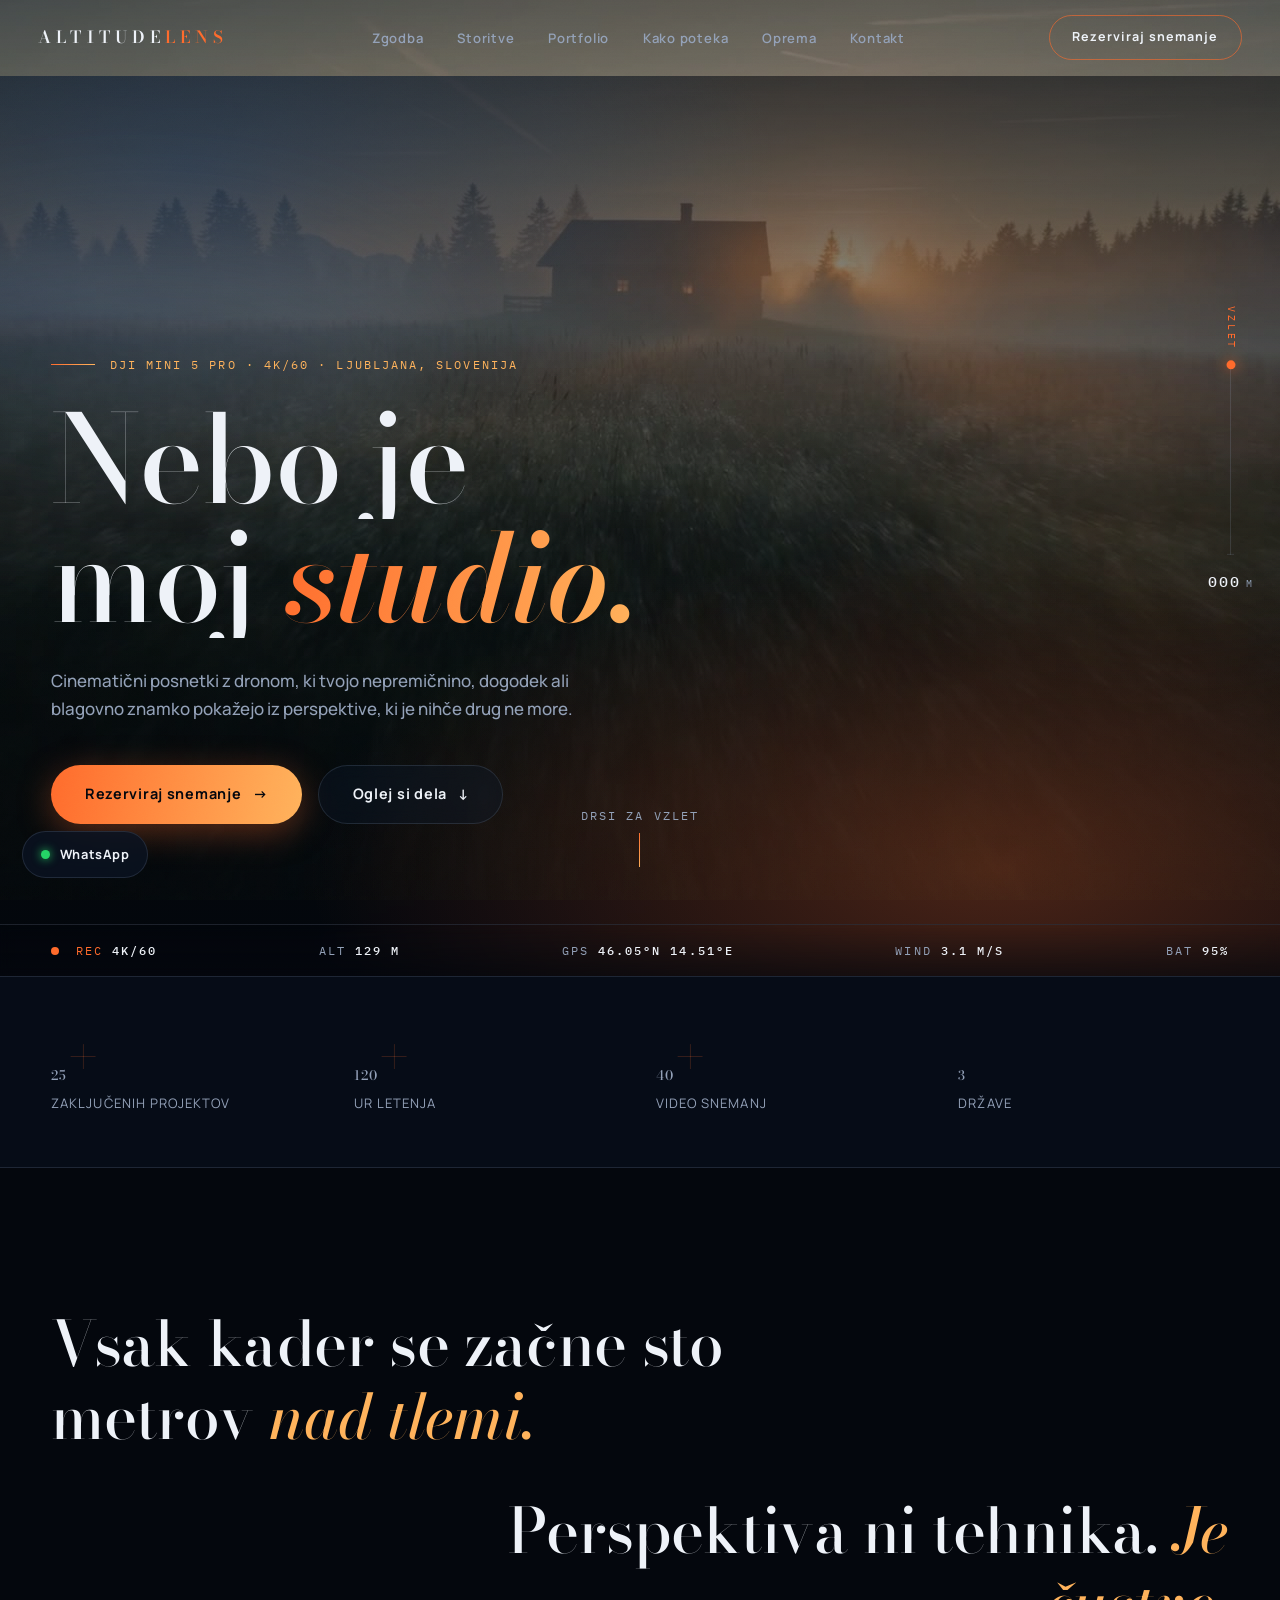
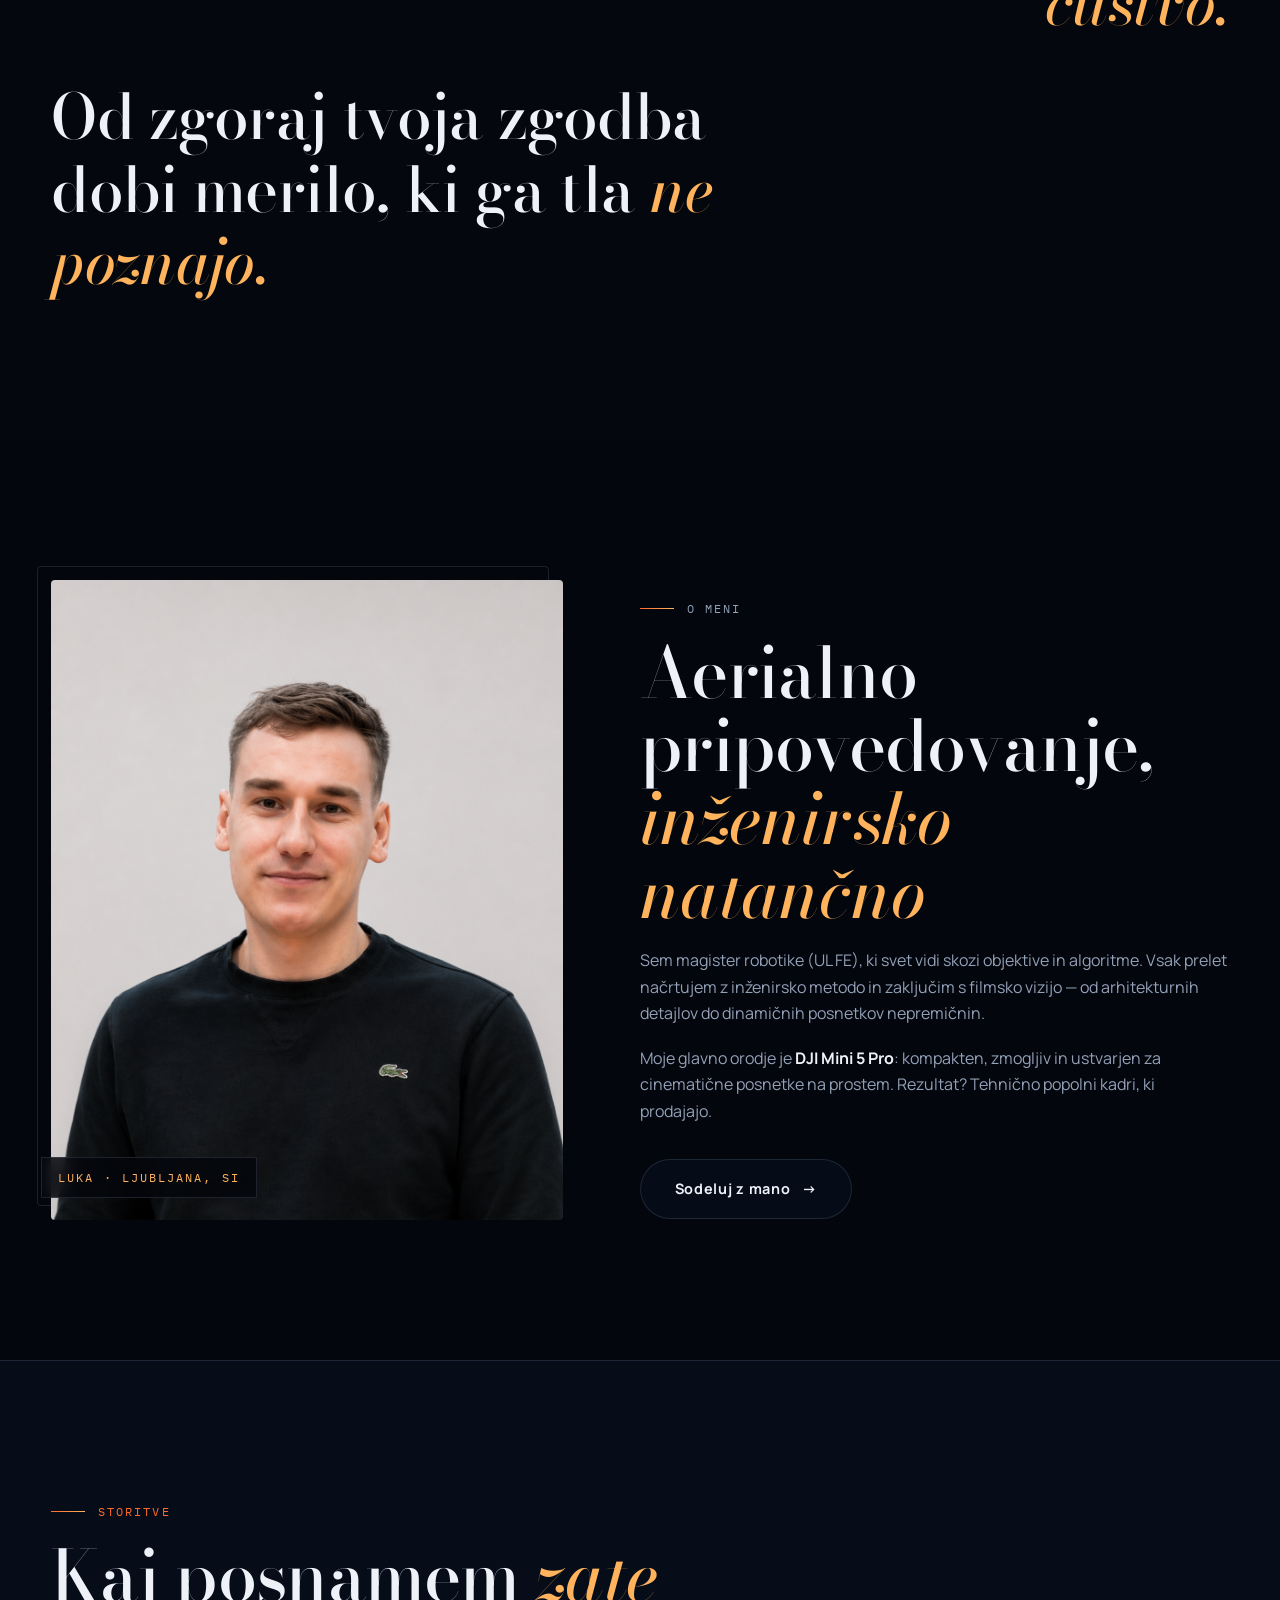
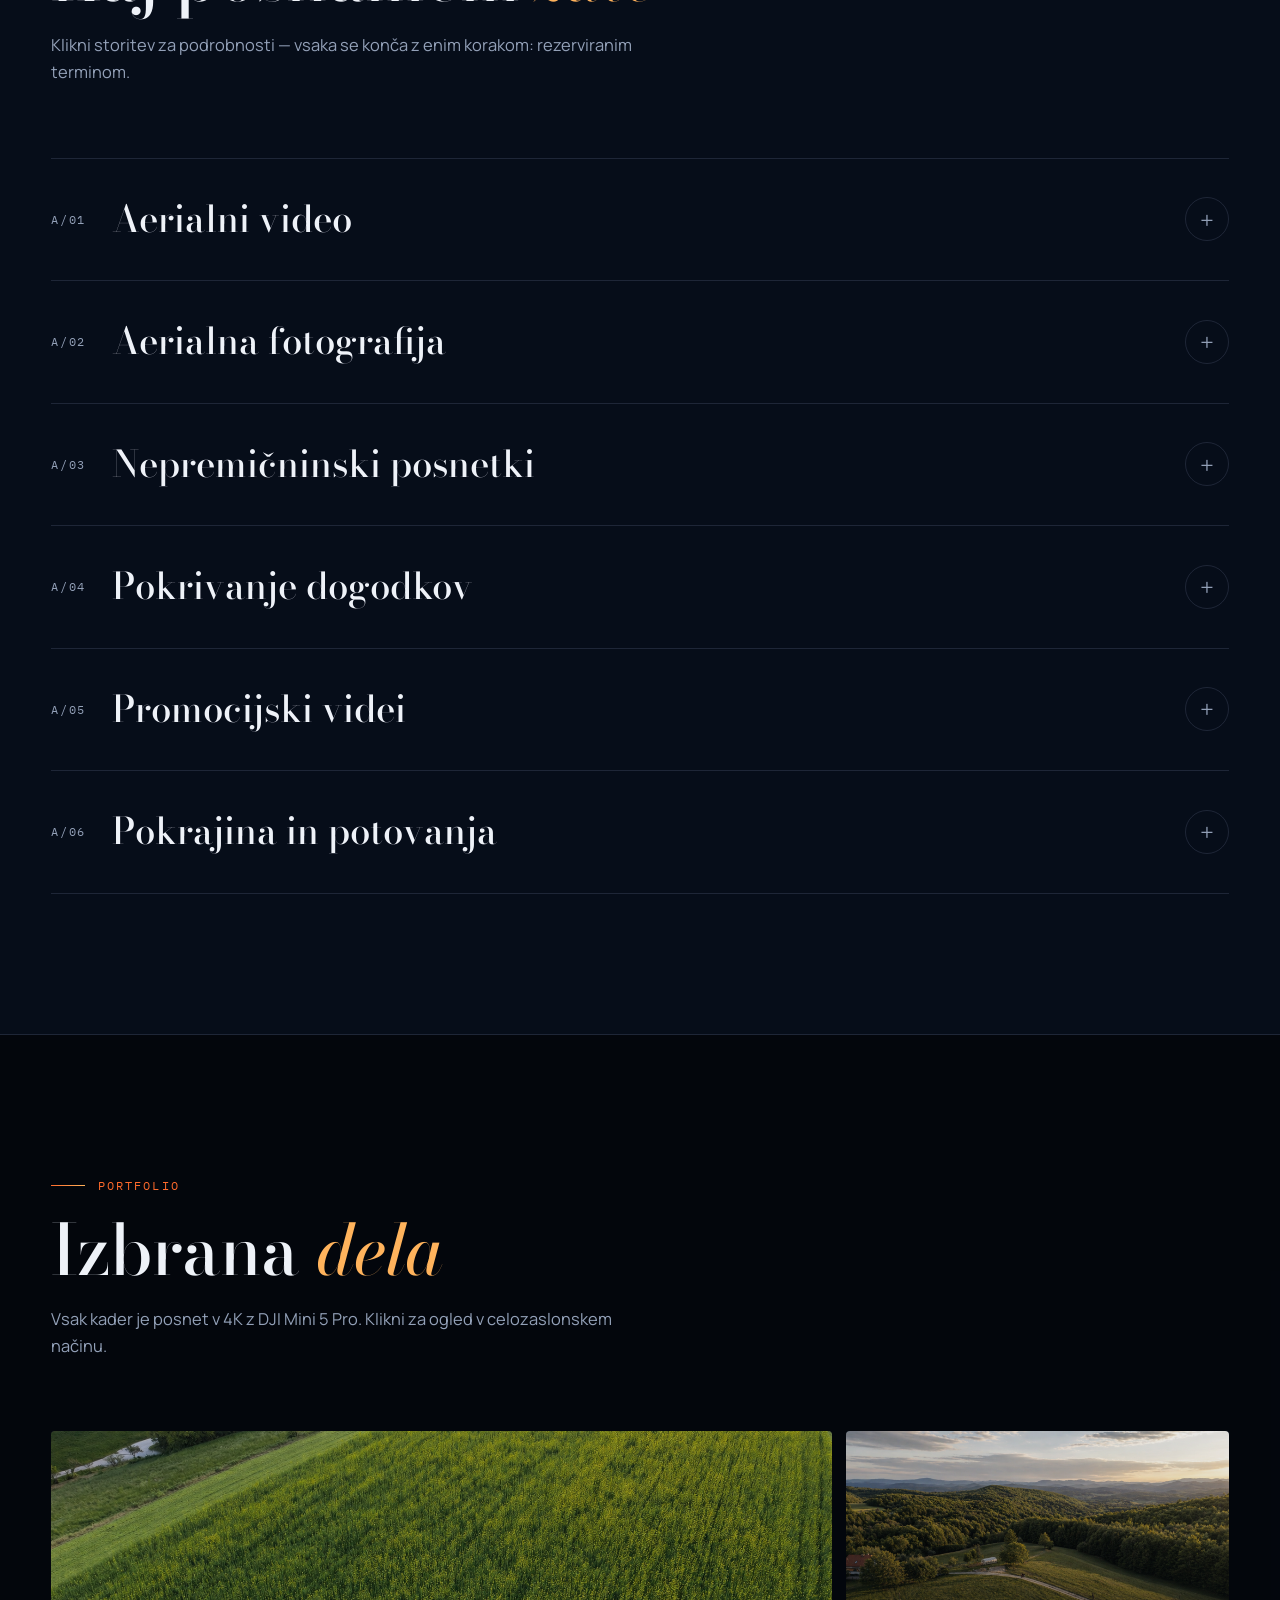
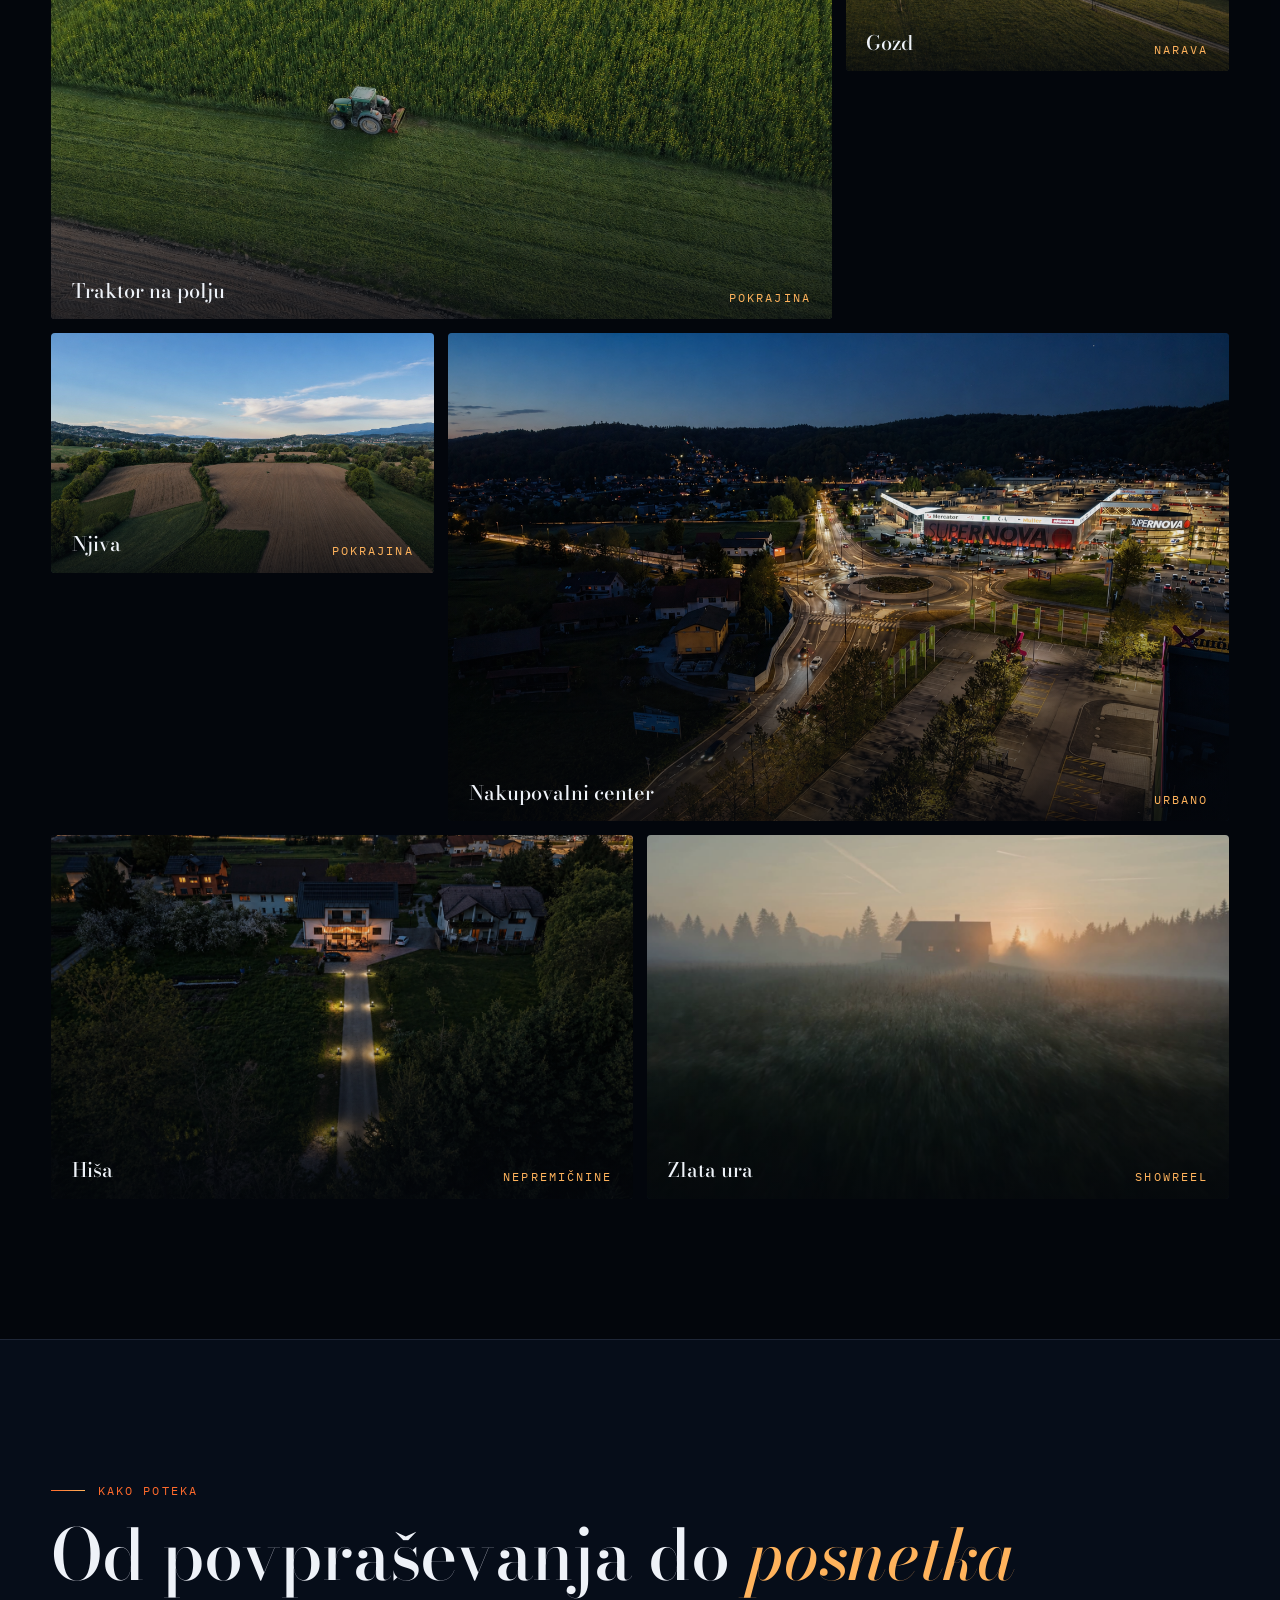
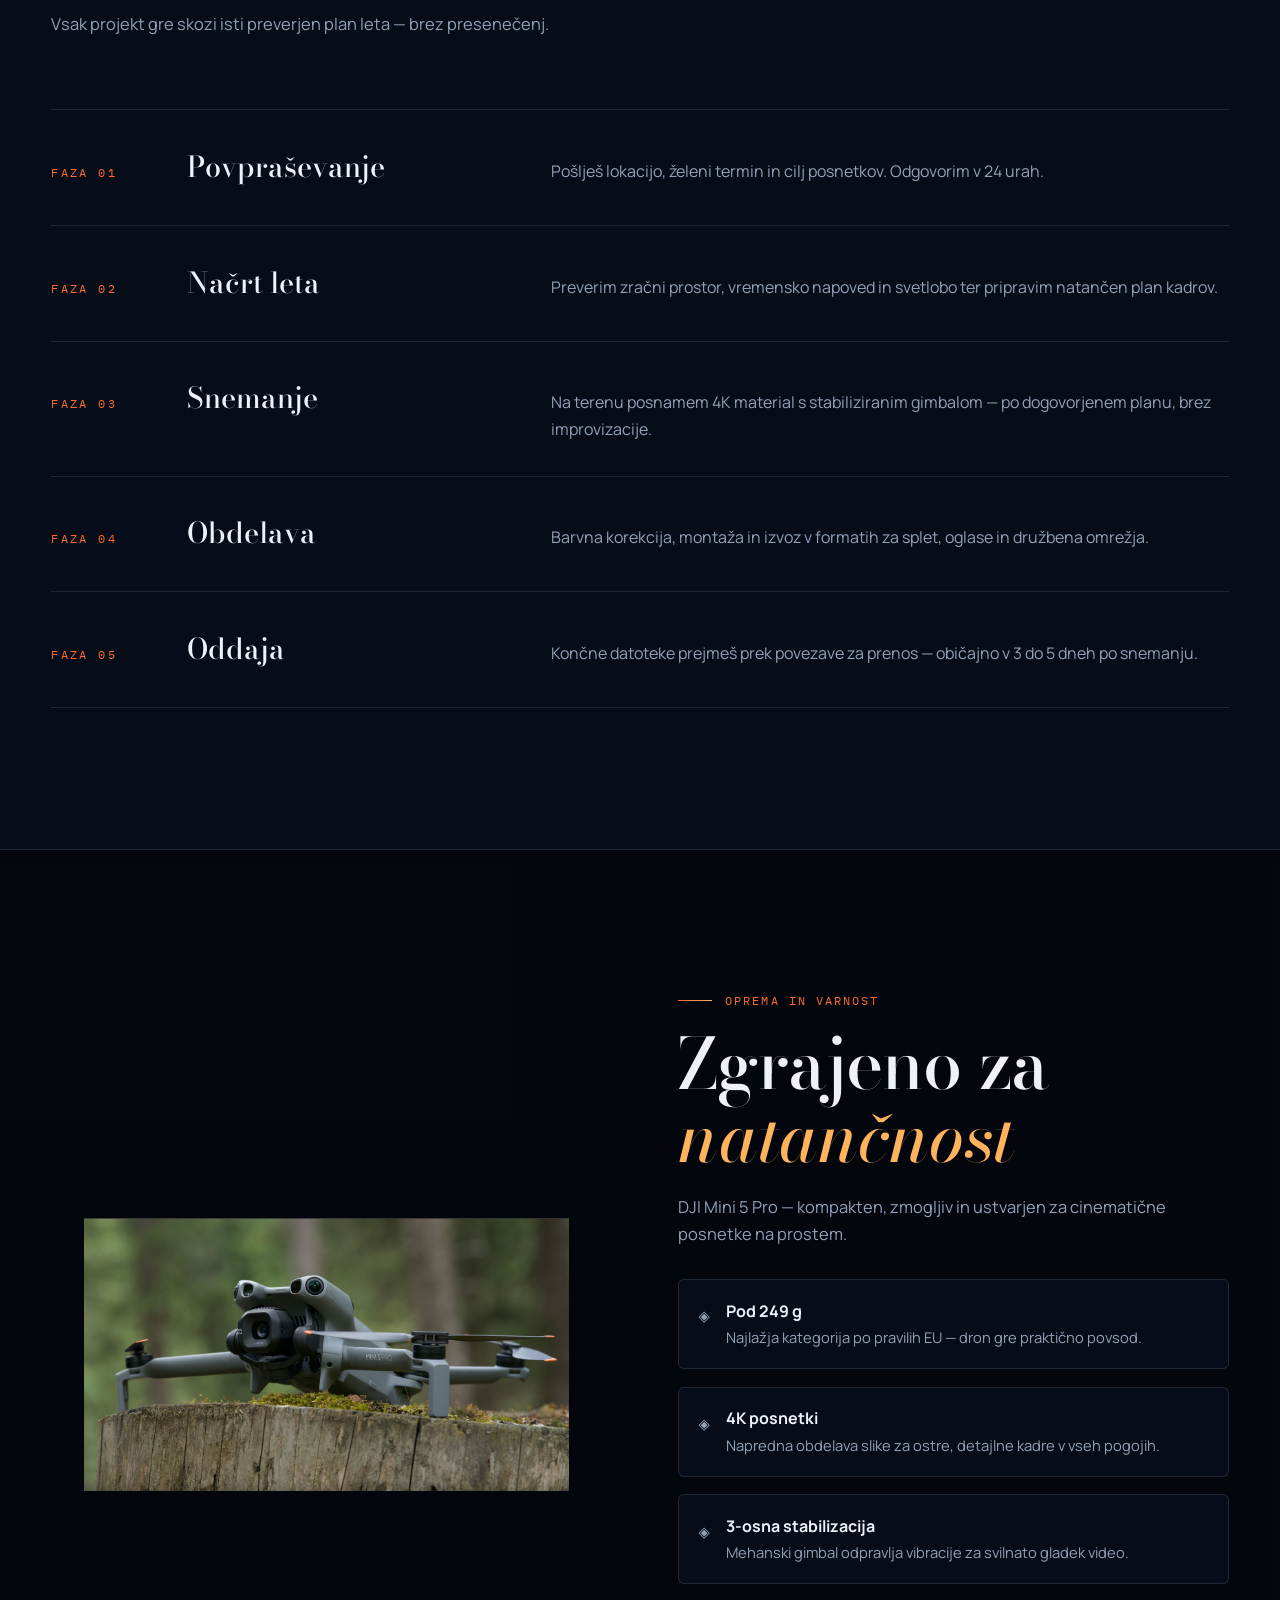
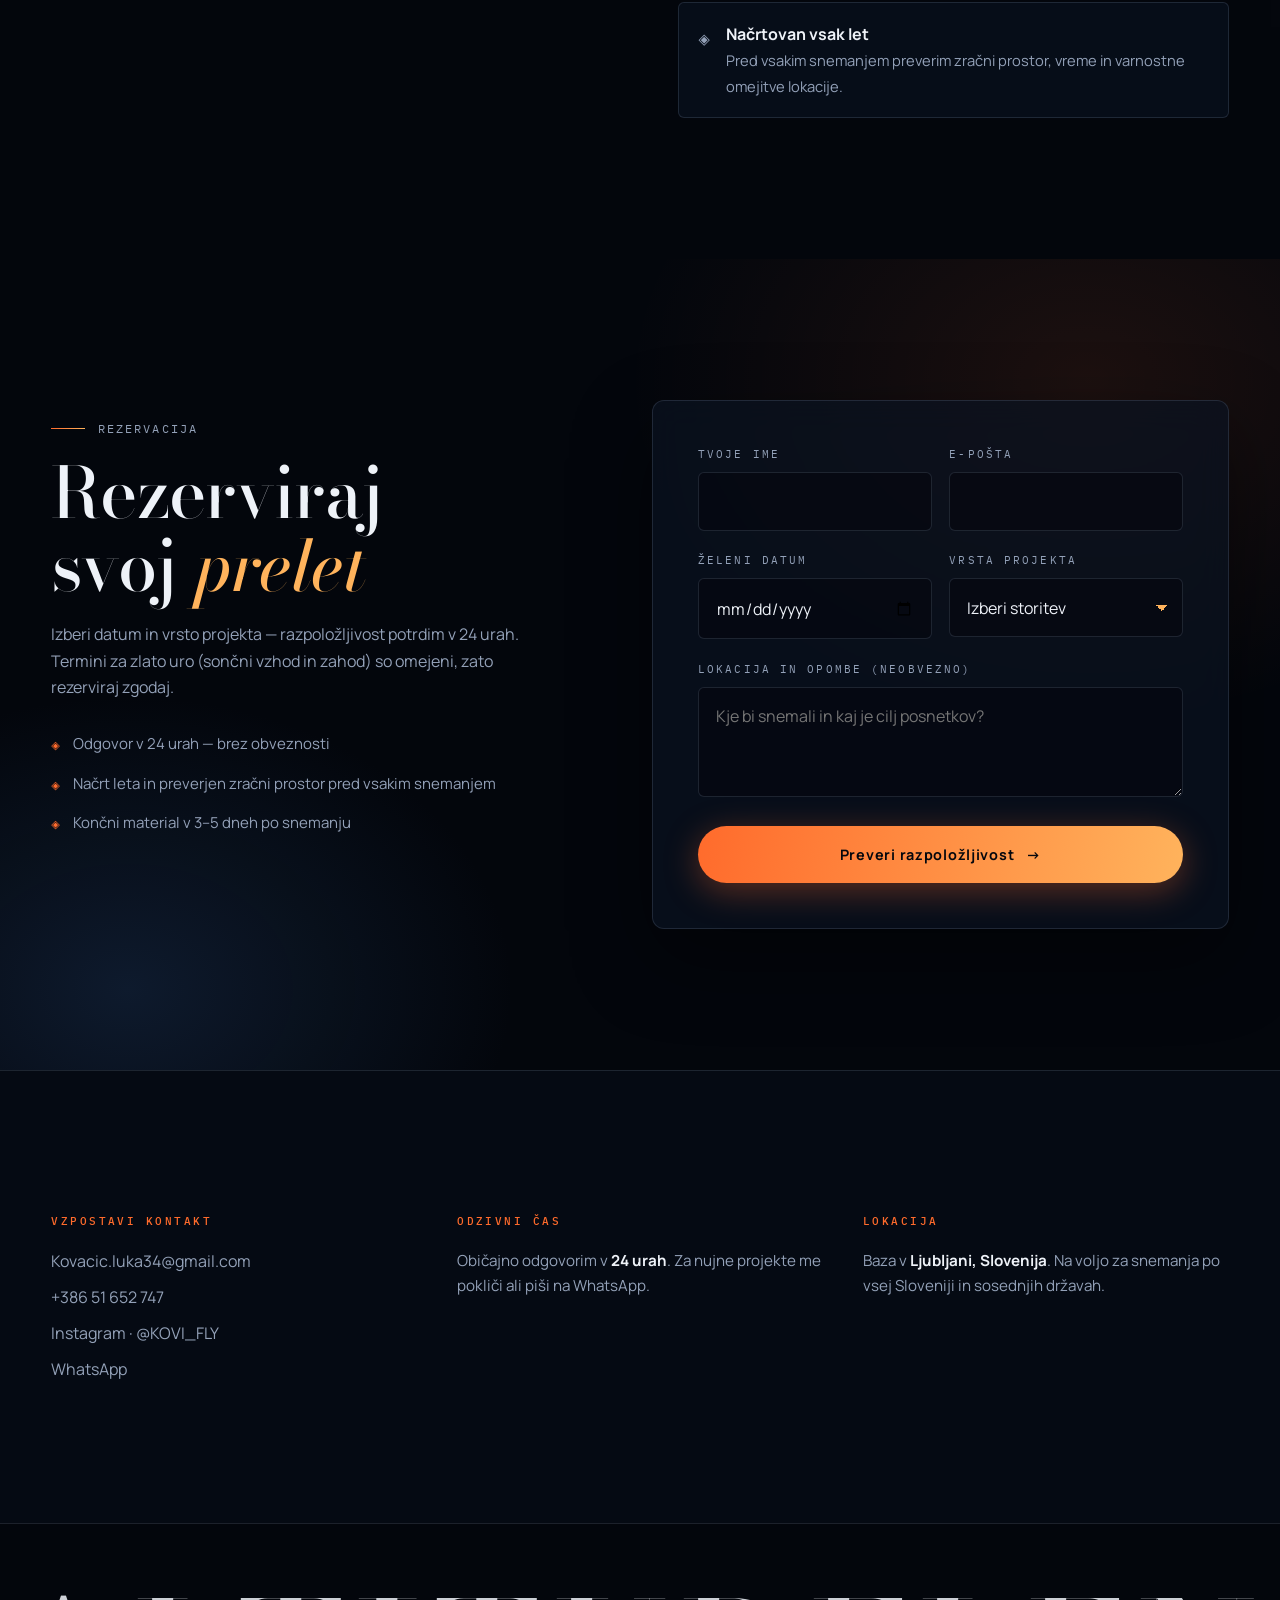
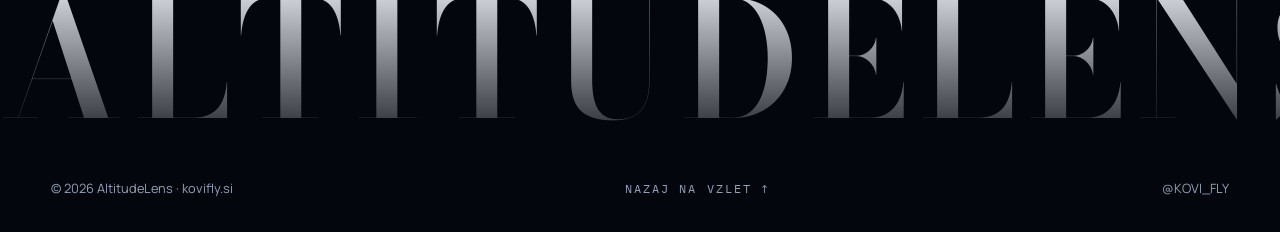
==== commit f9832eb7: "Zglajen prehod med sky-a in sky-b: prekrivajoci se casovnici, smoothstep crossfade, kinematografski " ====
--- a/index.html
+++ b/index.html
@@ -187,6 +187,7 @@
 .sky{position:fixed;inset:0;z-index:0;pointer-events:none;background:var(--ink);overflow:hidden}
 .sky video,.sky img{position:absolute;inset:0;width:100%;height:100%;object-fit:cover}
 #skyB{opacity:0}
+.sky-dip{position:absolute;inset:0;background:#04070d;opacity:0;will-change:opacity}
 .sky-veil{
   position:absolute;inset:0;
   background:linear-gradient(180deg,rgba(4,7,13,.55) 0%,rgba(4,7,13,.22) 32%,rgba(4,7,13,.4) 100%);
@@ -621,6 +622,7 @@
   <video id="skyLoop" style="display:none" autoplay muted loop playsinline preload="metadata" poster="hero-poster.jpg">
     <source src="hero-loop.mp4" type="video/mp4">
   </video>
+  <div class="sky-dip" id="skyDip"></div>
   <div class="sky-veil"></div>
 </div>
 
@@ -1242,9 +1244,12 @@
   var skyB = document.getElementById("skyB");
   var skyLoop = document.getElementById("skyLoop");
   var heroHint = document.getElementById("heroHint");
-  var SPLIT = 0.52, FADE = 0.05;
+  var SPLIT = 0.52, FADE = 0.07;  /* prehodno okno: SPLIT ± FADE (14% strani) */
   var durA = 15.0, durB = 7.0;   /* varovalki; prepiše metadata */
   var bLoaded = false;
+  var skyDip = document.getElementById("skyDip");
+  /* smoothstep — mehak S-easing za crossfade */
+  function smooth(x){ x = Math.min(Math.max(x, 0), 1); return x * x * (3 - 2 * x); }
 
   if (reduceMotion) {
     /* Zmanjšano gibanje: statični poster, brez scruba */
@@ -1262,17 +1267,23 @@
     skyB.addEventListener("loadedmetadata", function(){ durB = skyB.duration || durB; }, { once: true });
 
     /* Cilji za rAF seek zanko */
-    var tA = 0, tB = 0, fB = 0;
+    var tA = 0, tB = 0, fB = 0, fDip = 0;
     function computeSky(){
       var doc = document.documentElement;
       var max = doc.scrollHeight - window.innerHeight;
       var p = max > 0 ? Math.min(Math.max(window.scrollY / max, 0), 1) : 0;
-      /* Lazy-load drugega videa, ko se približaš prehodu */
-      if (!bLoaded && p > 0.25) { bLoaded = true; skyB.preload = "auto"; skyB.load(); }
-      if (p < SPLIT) { tA = (p / SPLIT) * durA; }
-      else { tB = ((p - SPLIT) / (1 - SPLIT)) * durB; }
-      /* crossfade okno okoli SPLIT */
-      fB = Math.min(Math.max((p - (SPLIT - FADE)) / (FADE * 2), 0), 1);
+      /* Lazy-load drugega videa dovolj zgodaj pred prehodom */
+      if (!bLoaded && p > 0.12) { bLoaded = true; skyB.preload = "auto"; skyB.load(); }
+      /* PREKRIVAJOČI SE ČASOVNICI:
+         A teče čez [0 … SPLIT+FADE] → nikoli ne zamrzne, dokler je še viden
+         B teče čez [SPLIT-FADE … 1] → se že premika, ko se začne prikazovati */
+      tA = Math.min(p / (SPLIT + FADE), 1) * durA;
+      tB = Math.min(Math.max((p - (SPLIT - FADE)) / (1 - (SPLIT - FADE)), 0), 1) * durB;
+      /* crossfade z mehkim S-easingom čez okno SPLIT ± FADE */
+      fB = smooth((p - (SPLIT - FADE)) / (FADE * 2));
+      /* kinematografski dip: kratka zatemnitev z vrhom na sredini prehoda,
+         ki zamaskira razliko med kadroma */
+      fDip = smooth(1 - Math.abs(p - SPLIT) / FADE) * 0.6;
       /* skrij namig po prvih 4% */
       document.querySelector(".hero").classList.toggle("hint-hidden", p > 0.02);
     }
@@ -1287,6 +1298,7 @@
         try { skyB.currentTime = tB; } catch(e){}
       }
       skyB.style.opacity = fB;
+      if (skyDip) skyDip.style.opacity = fDip;
       requestAnimationFrame(seekLoop);
     })();
   }
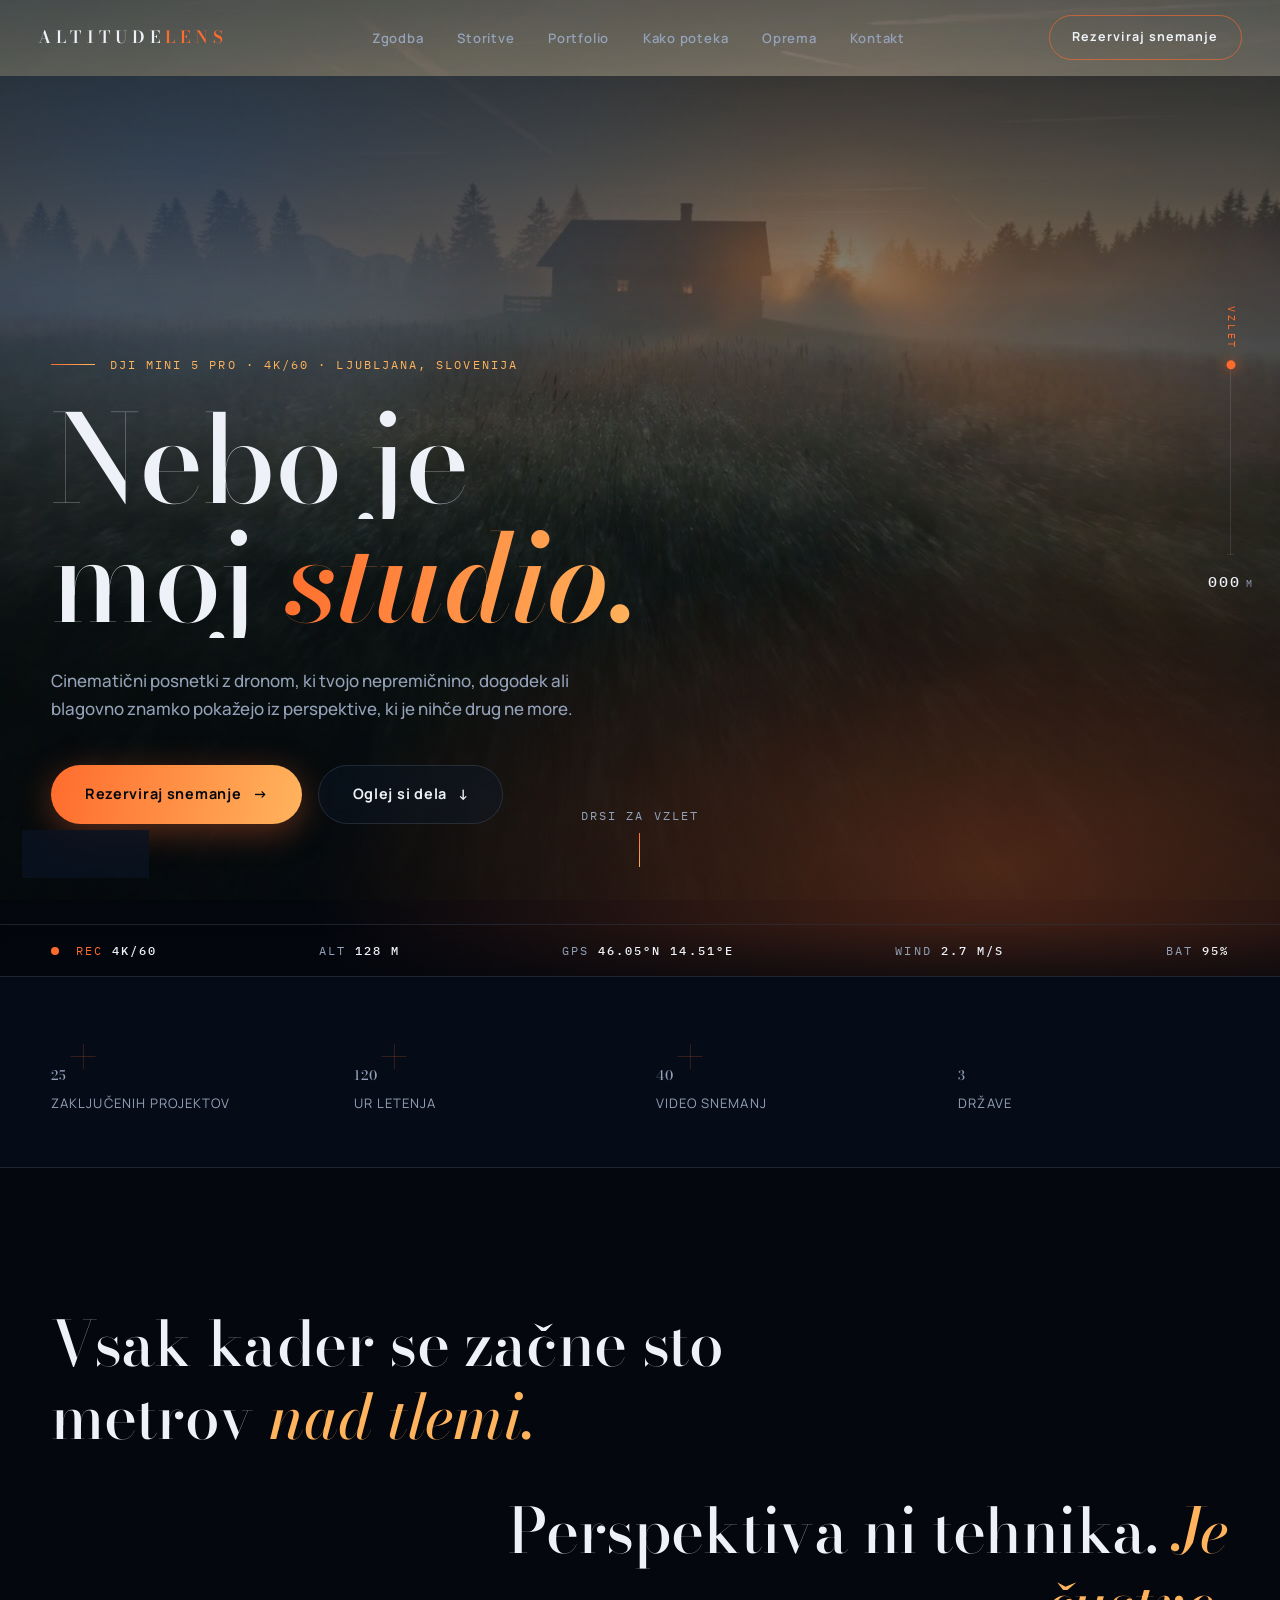
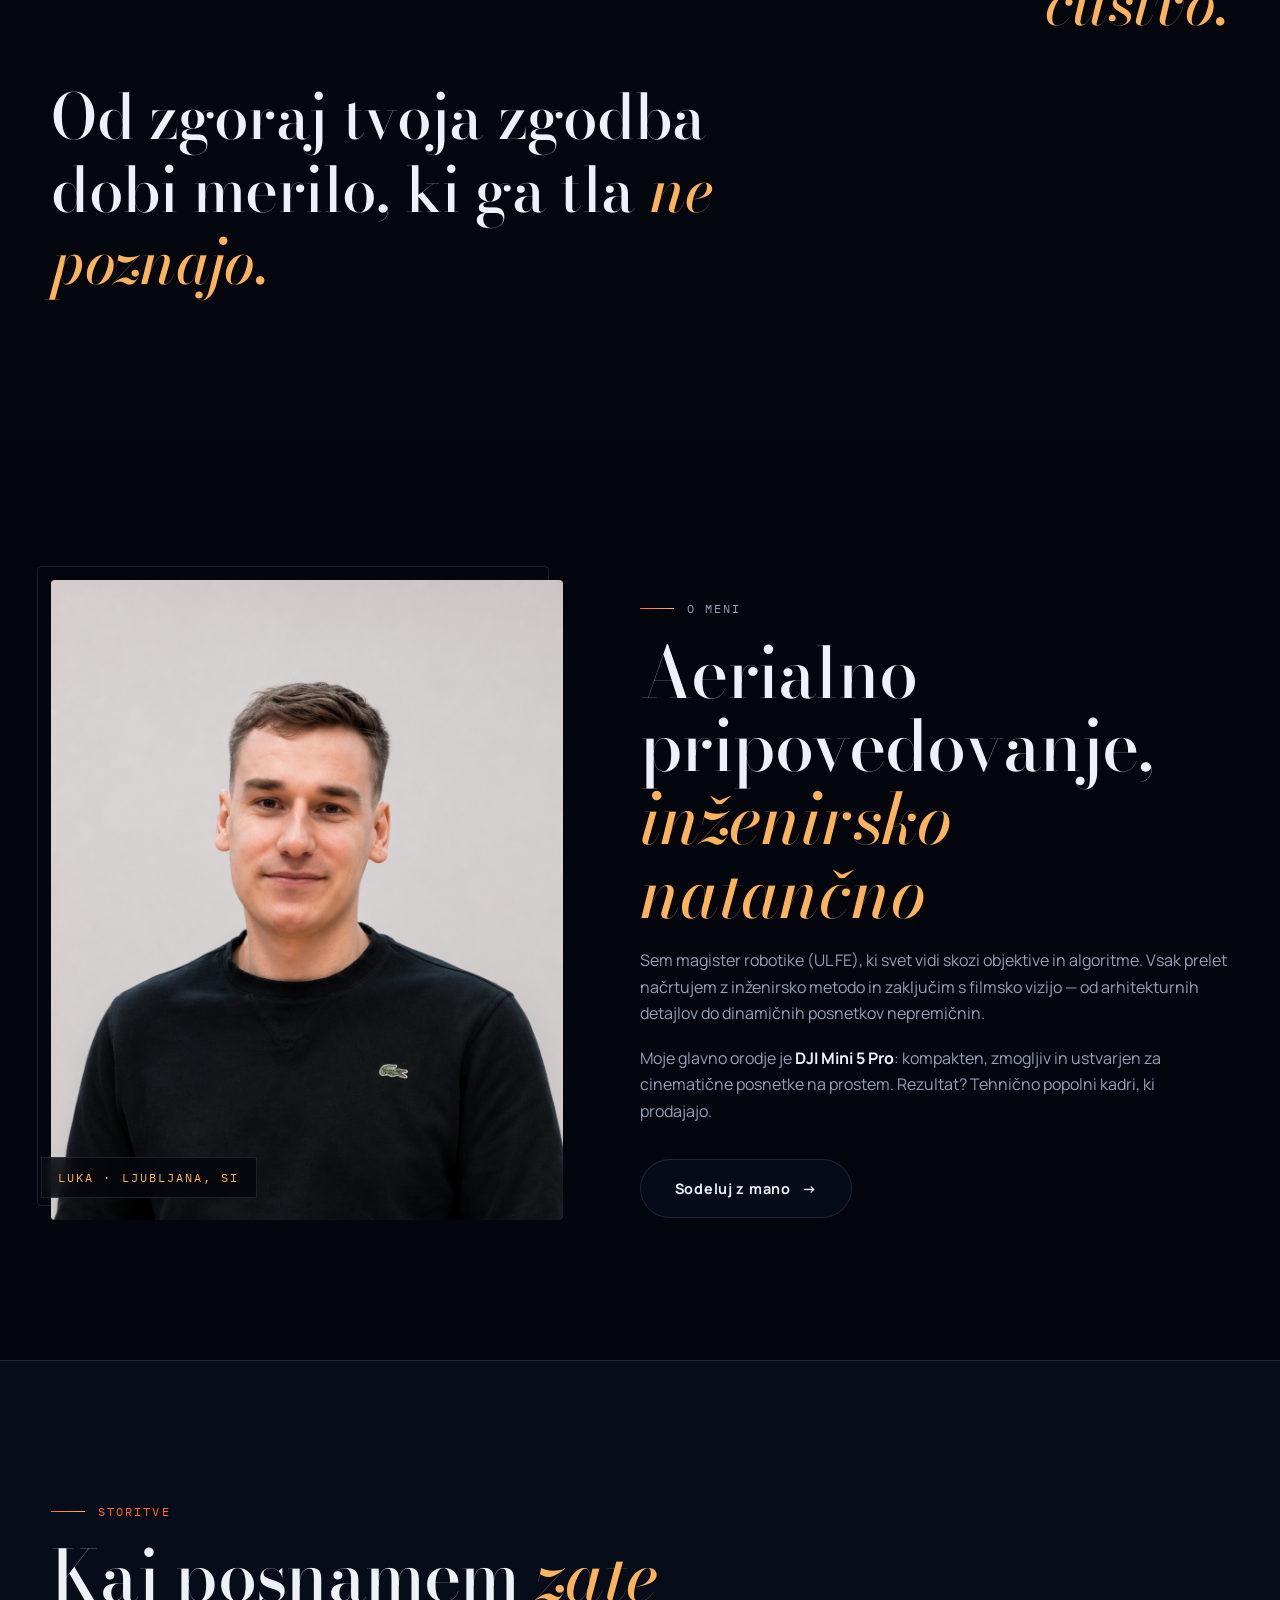
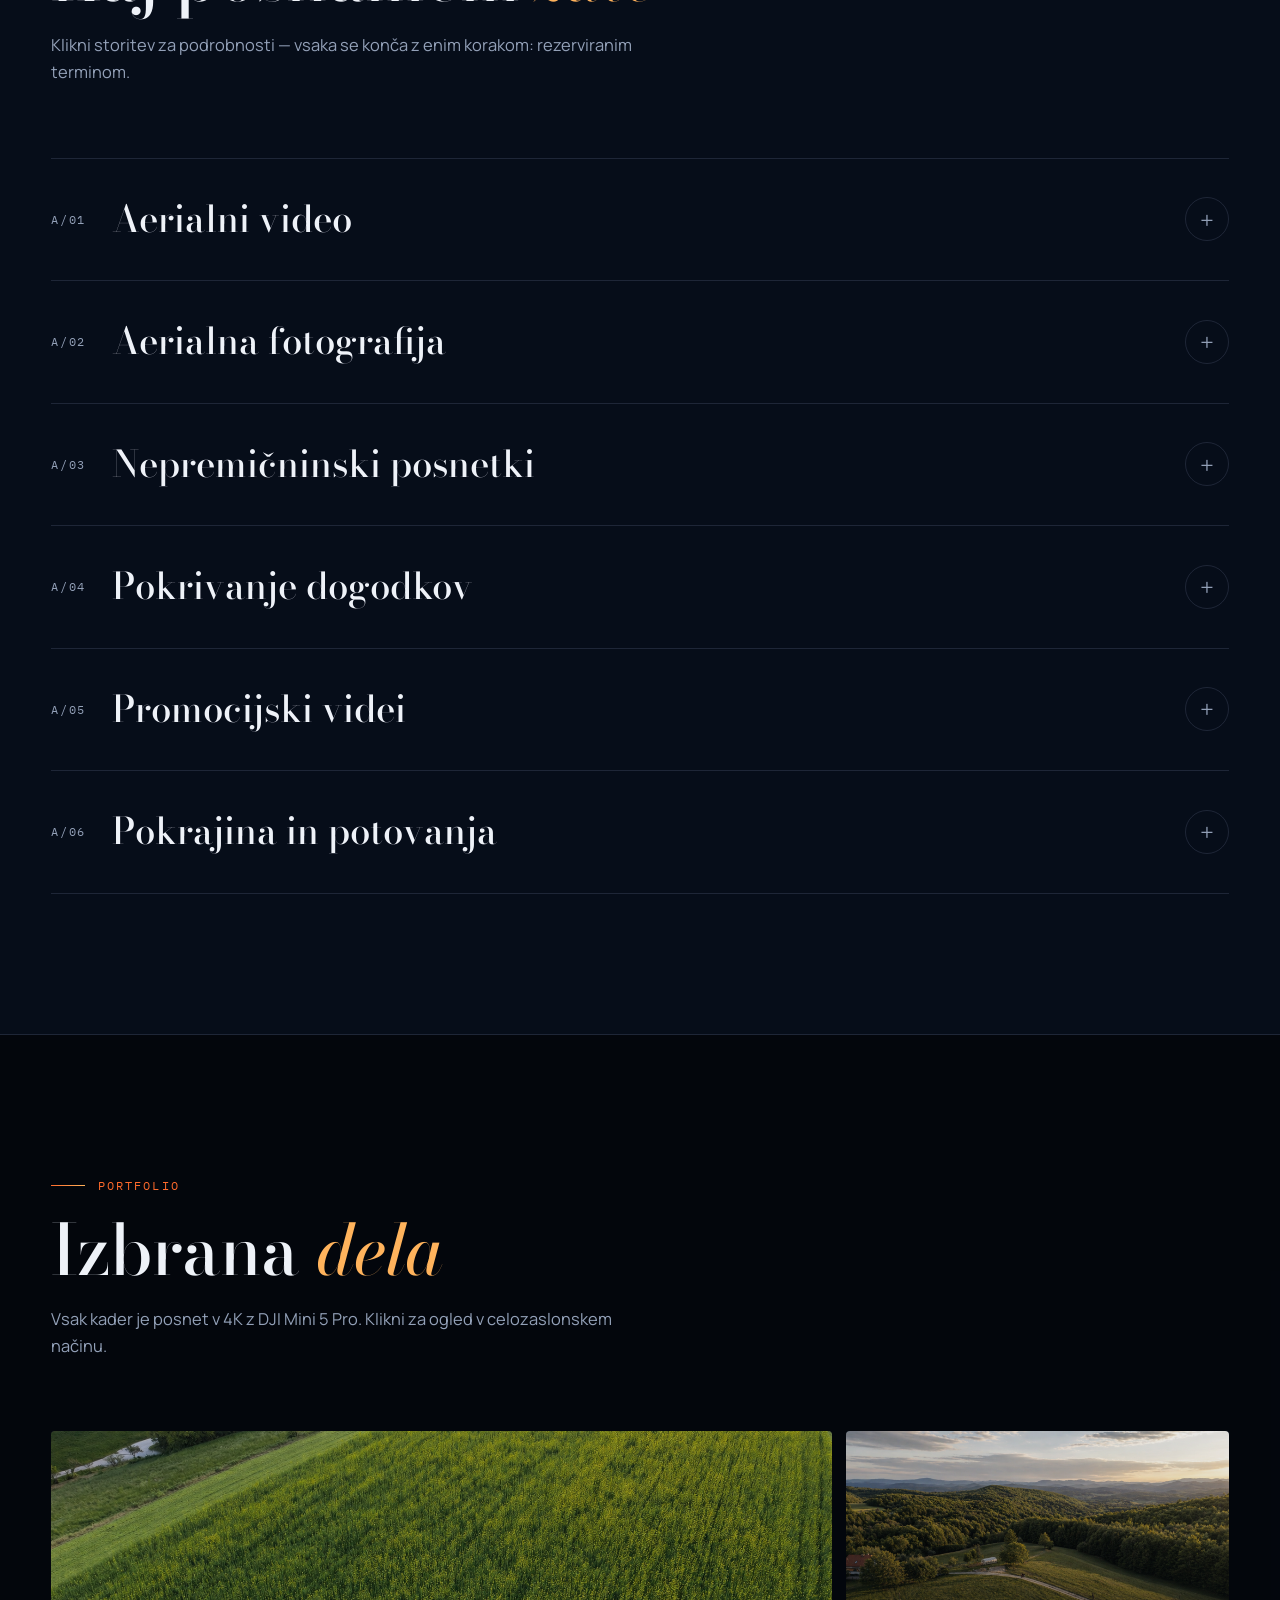
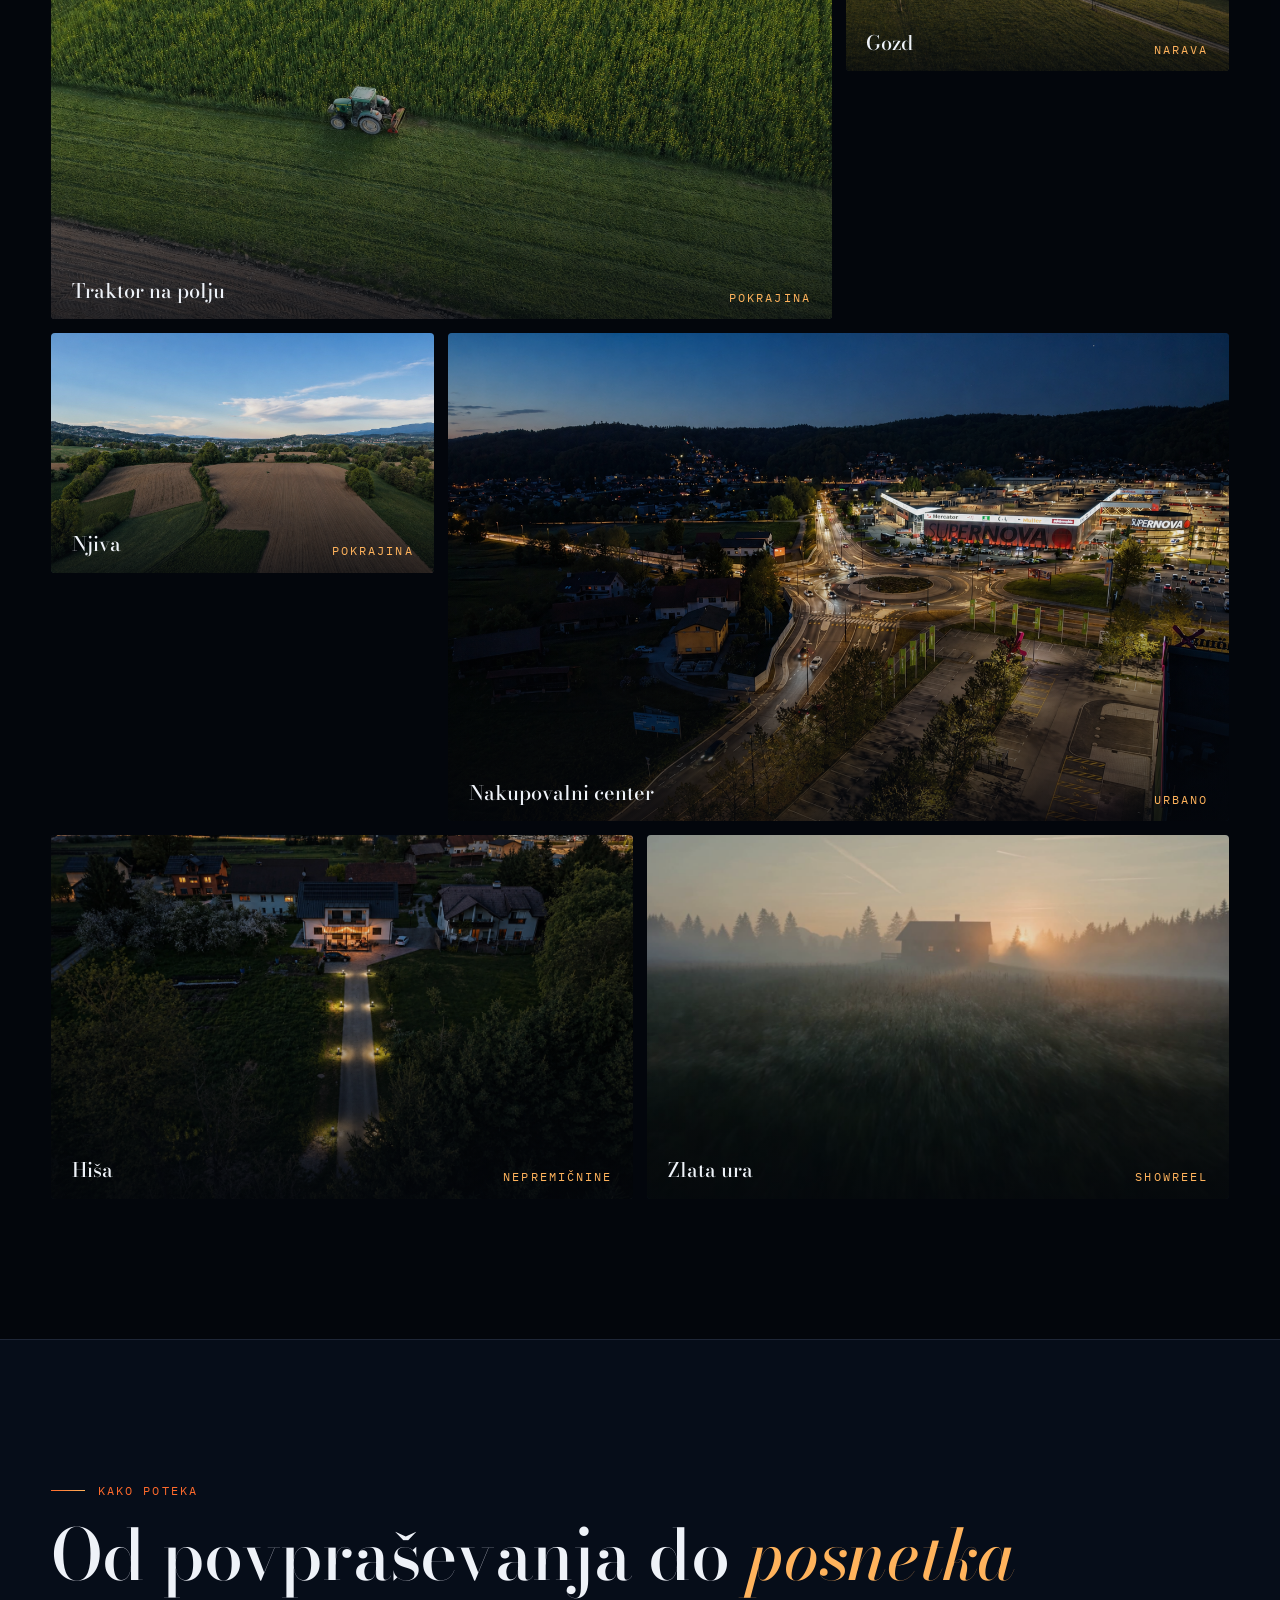
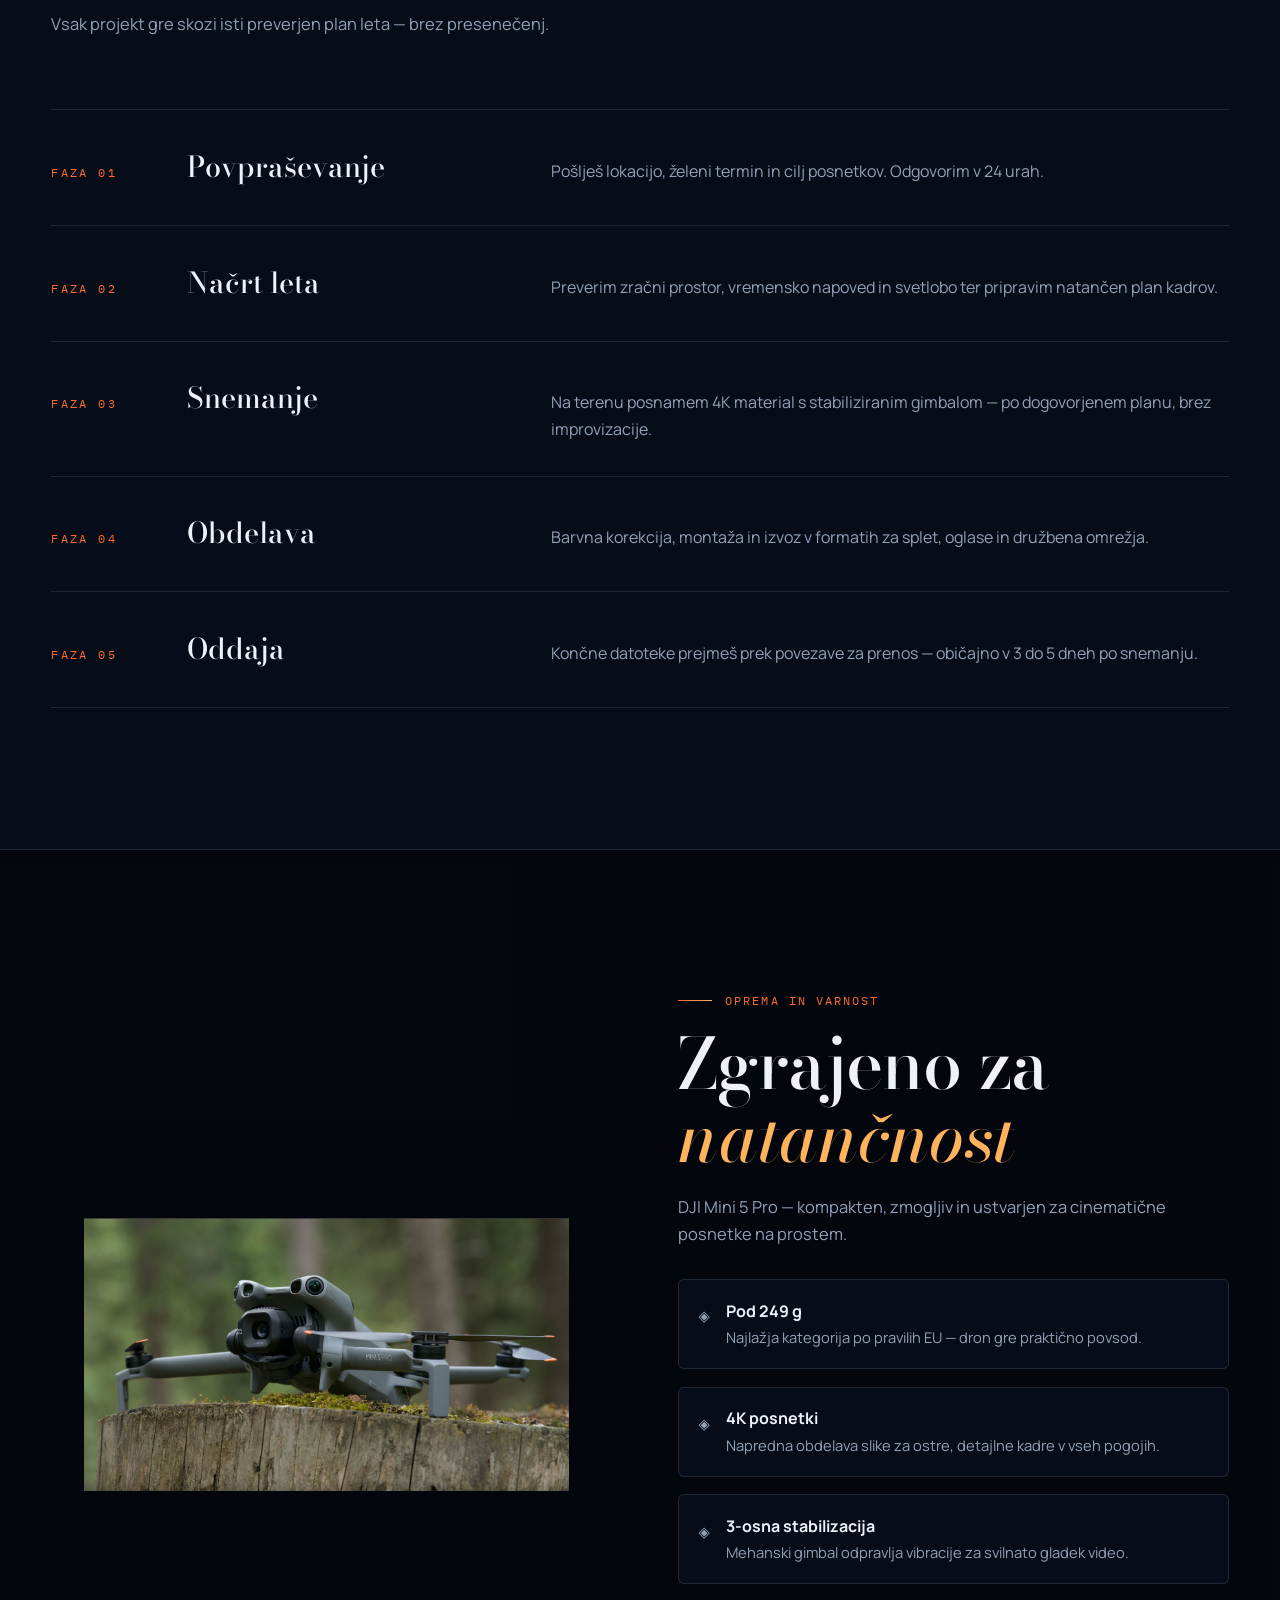
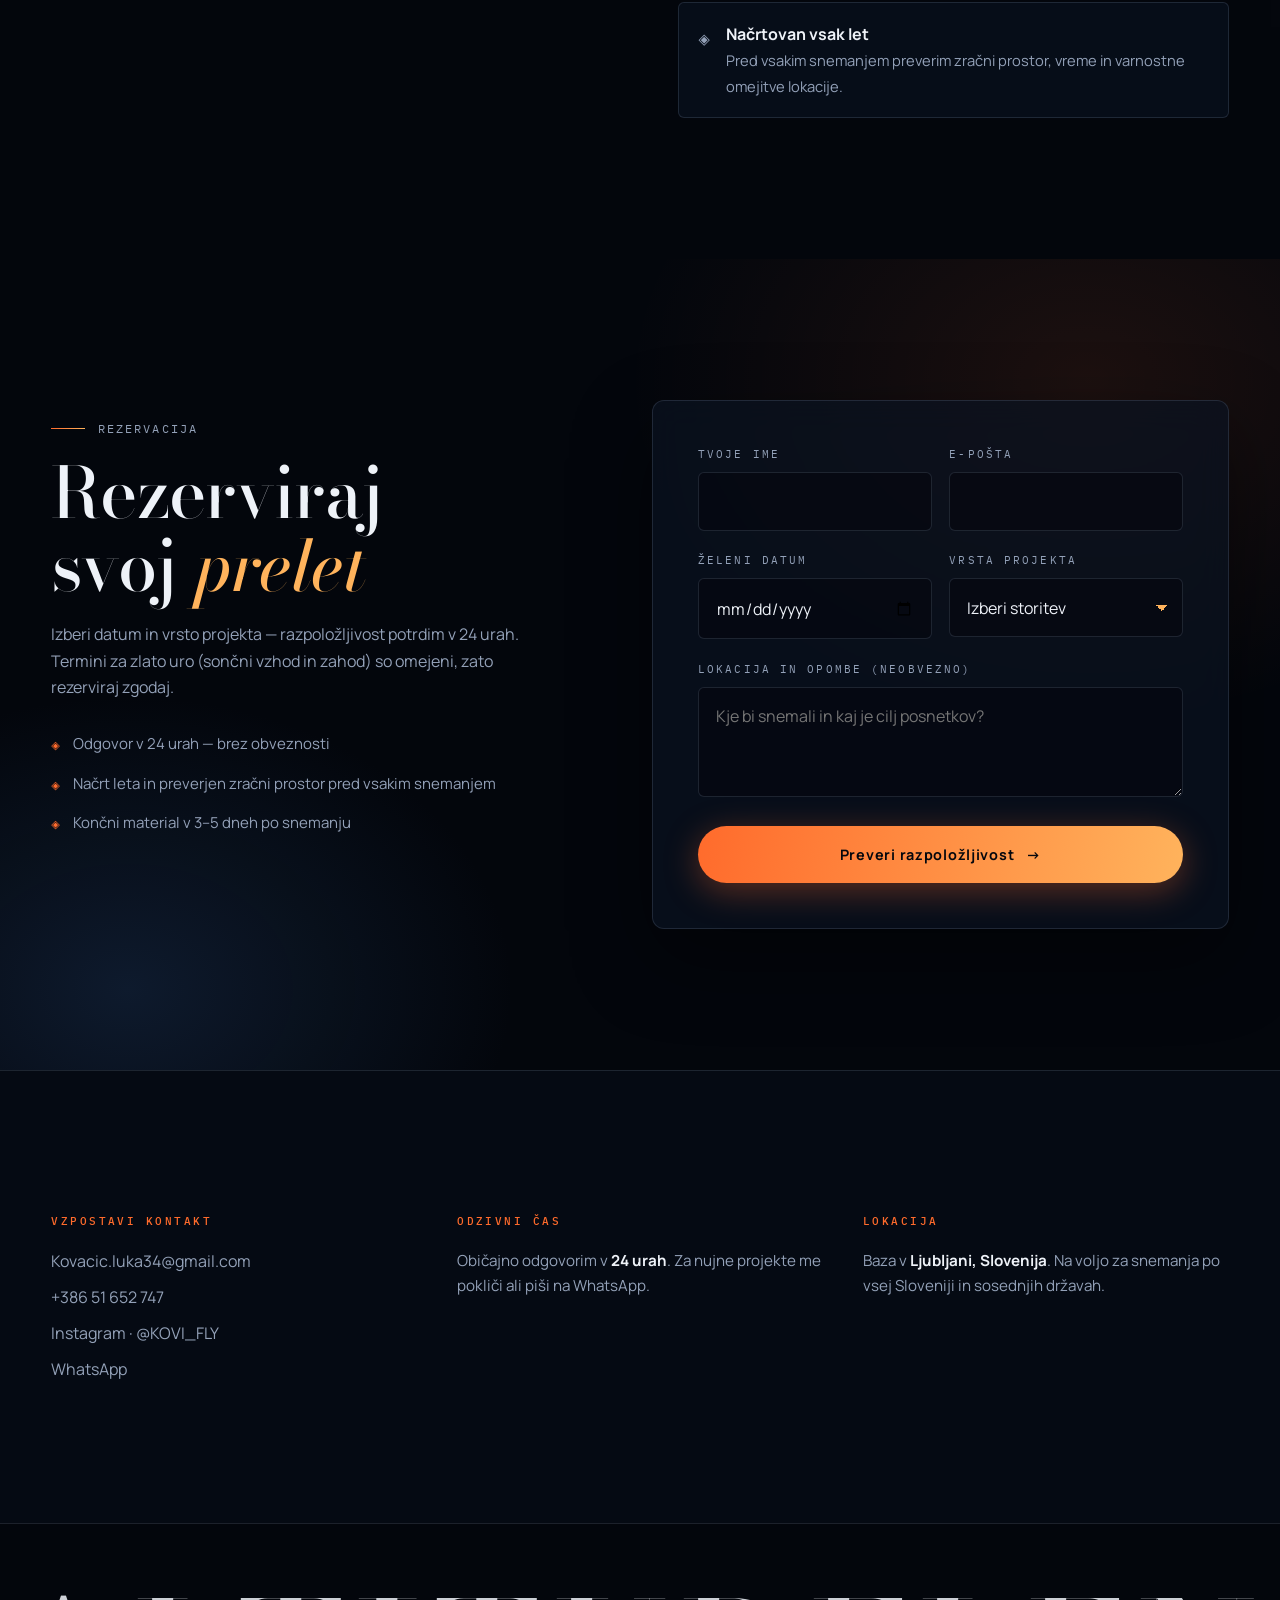
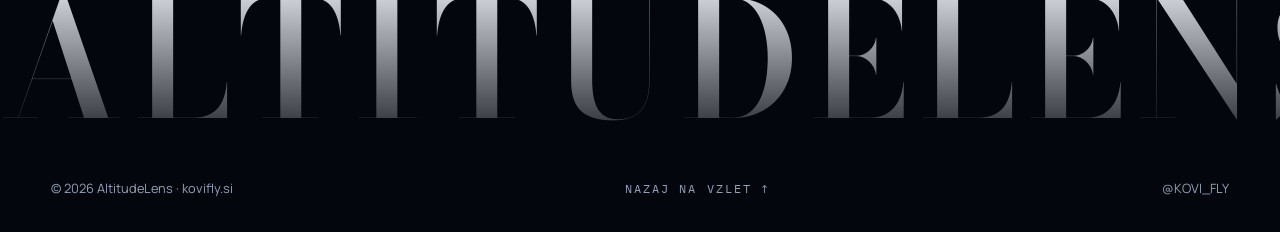
==== commit 168a1f63: "Odstrani hero-loop.mp4; mobilne naprave uporabijo staticni poster" ====
--- a/index.html
+++ b/index.html
@@ -618,9 +618,6 @@
   </video>
   <video id="skyB" muted playsinline preload="none">
     <source src="sky-b.mp4" type="video/mp4">
-  </video>
-  <video id="skyLoop" style="display:none" autoplay muted loop playsinline preload="metadata" poster="hero-poster.jpg">
-    <source src="hero-loop.mp4" type="video/mp4">
   </video>
   <div class="sky-dip" id="skyDip"></div>
   <div class="sky-veil"></div>
@@ -1242,7 +1239,6 @@
   var isTouch = window.matchMedia("(pointer: coarse)").matches || window.innerWidth < 900;
   var skyA = document.getElementById("skyA");
   var skyB = document.getElementById("skyB");
-  var skyLoop = document.getElementById("skyLoop");
   var heroHint = document.getElementById("heroHint");
   var SPLIT = 0.52, FADE = 0.07;  /* prehodno okno: SPLIT ± FADE (14% strani) */
   var durA = 15.0, durB = 7.0;   /* varovalki; prepiše metadata */
@@ -1251,18 +1247,11 @@
   /* smoothstep — mehak S-easing za crossfade */
   function smooth(x){ x = Math.min(Math.max(x, 0), 1); return x * x * (3 - 2 * x); }
 
-  if (reduceMotion) {
-    /* Zmanjšano gibanje: statični poster, brez scruba */
+  if (reduceMotion || isTouch) {
+    /* Zmanjšano gibanje ali mobilne naprave: statični poster, brez scruba */
     if (skyA) skyA.remove();
     if (skyB) skyB.remove();
-    if (skyLoop) skyLoop.remove();
-  } else if (isTouch) {
-    /* MOBILE: scrub seek je požrešen do baterije — fiksna zanka namesto tega */
-    if (skyA) skyA.remove();
-    if (skyB) skyB.remove();
-    if (skyLoop) skyLoop.style.display = "block";
   } else {
-    if (skyLoop) skyLoop.remove();
     skyA.addEventListener("loadedmetadata", function(){ durA = skyA.duration || durA; }, { once: true });
     skyB.addEventListener("loadedmetadata", function(){ durB = skyB.duration || durB; }, { once: true });
 
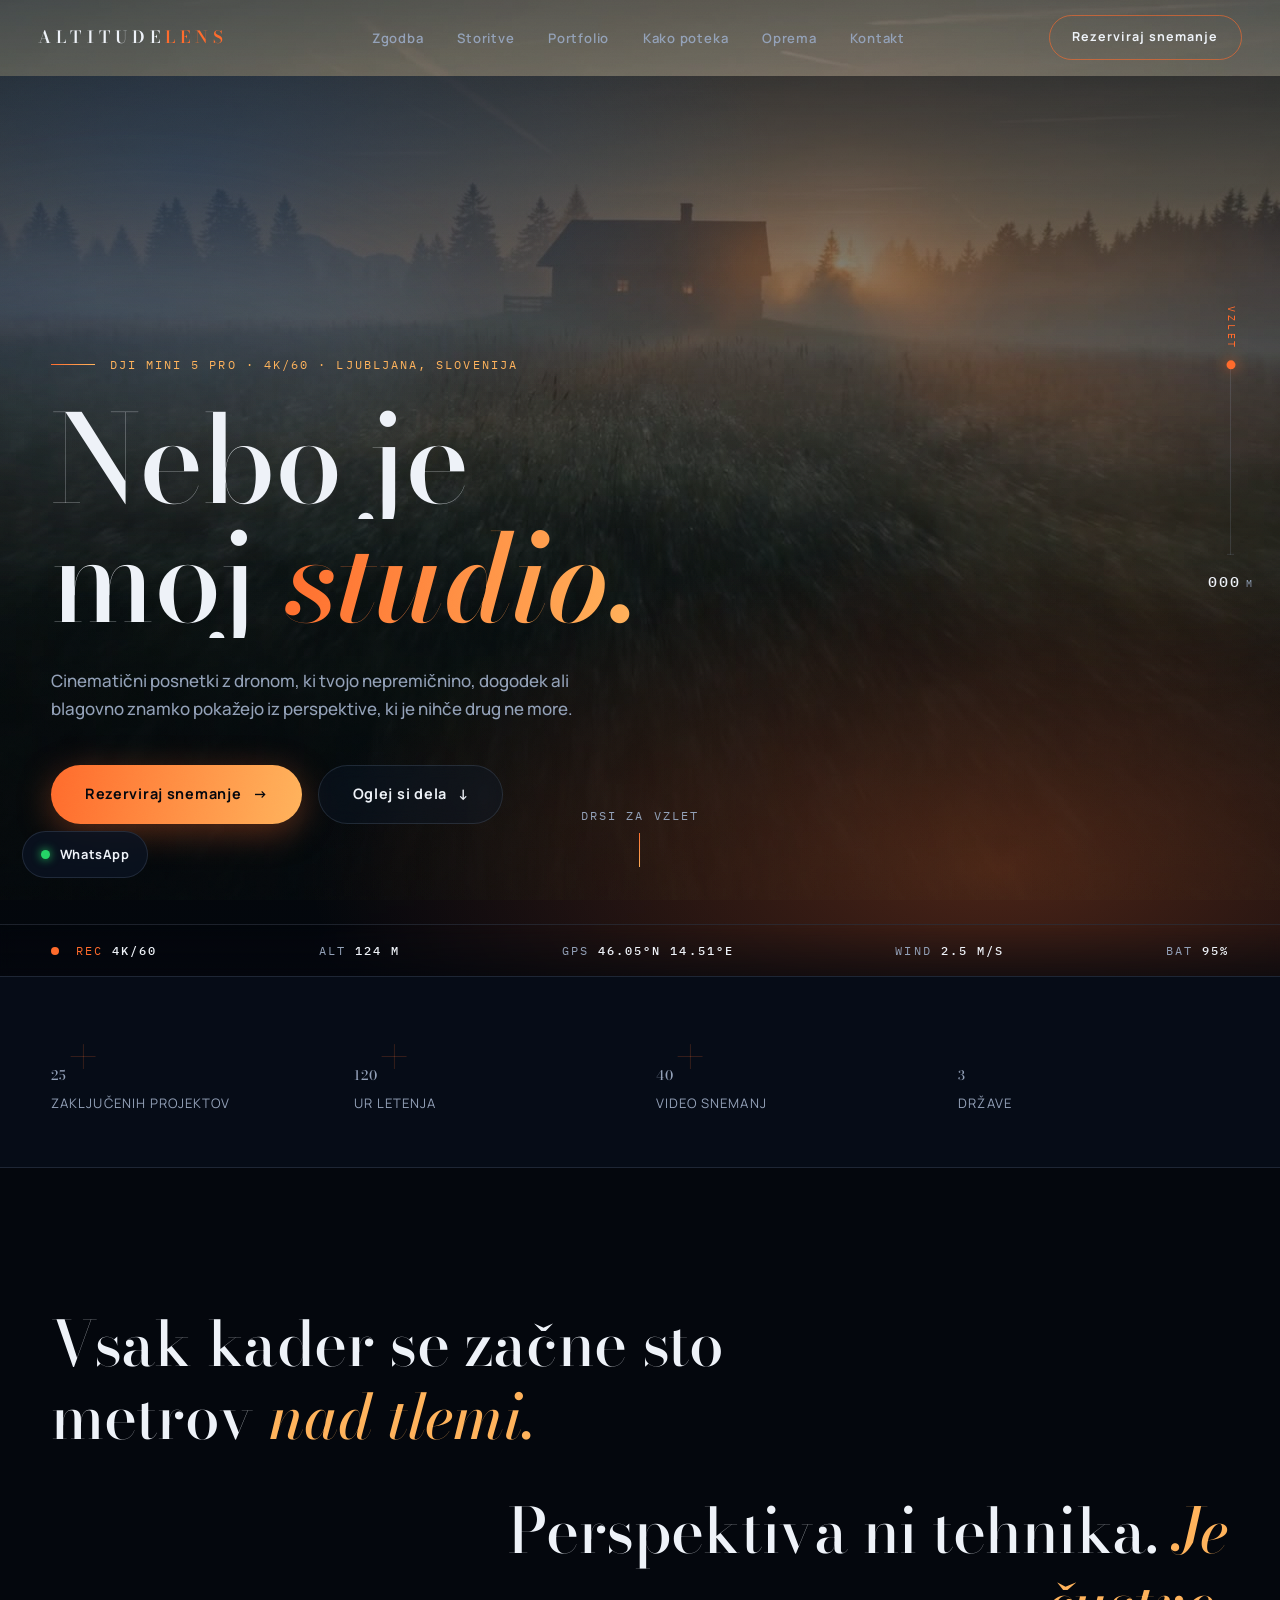
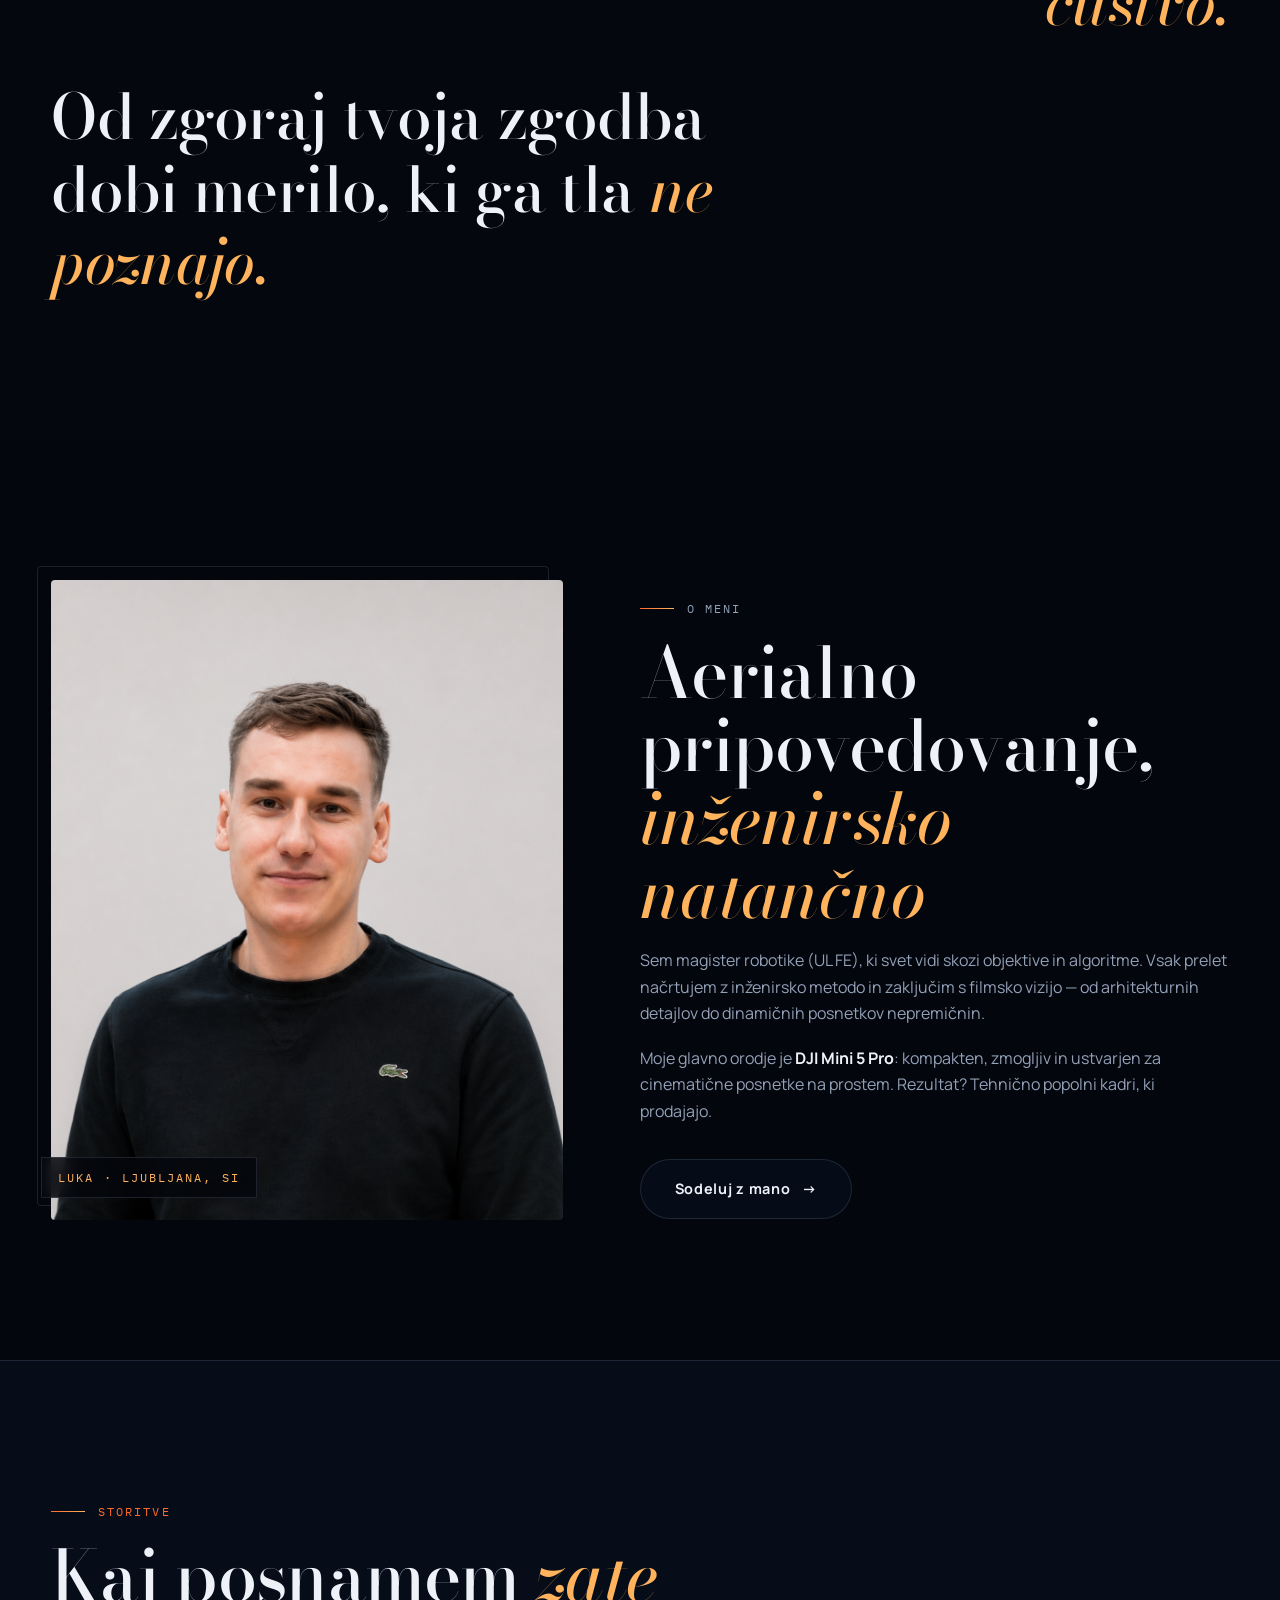
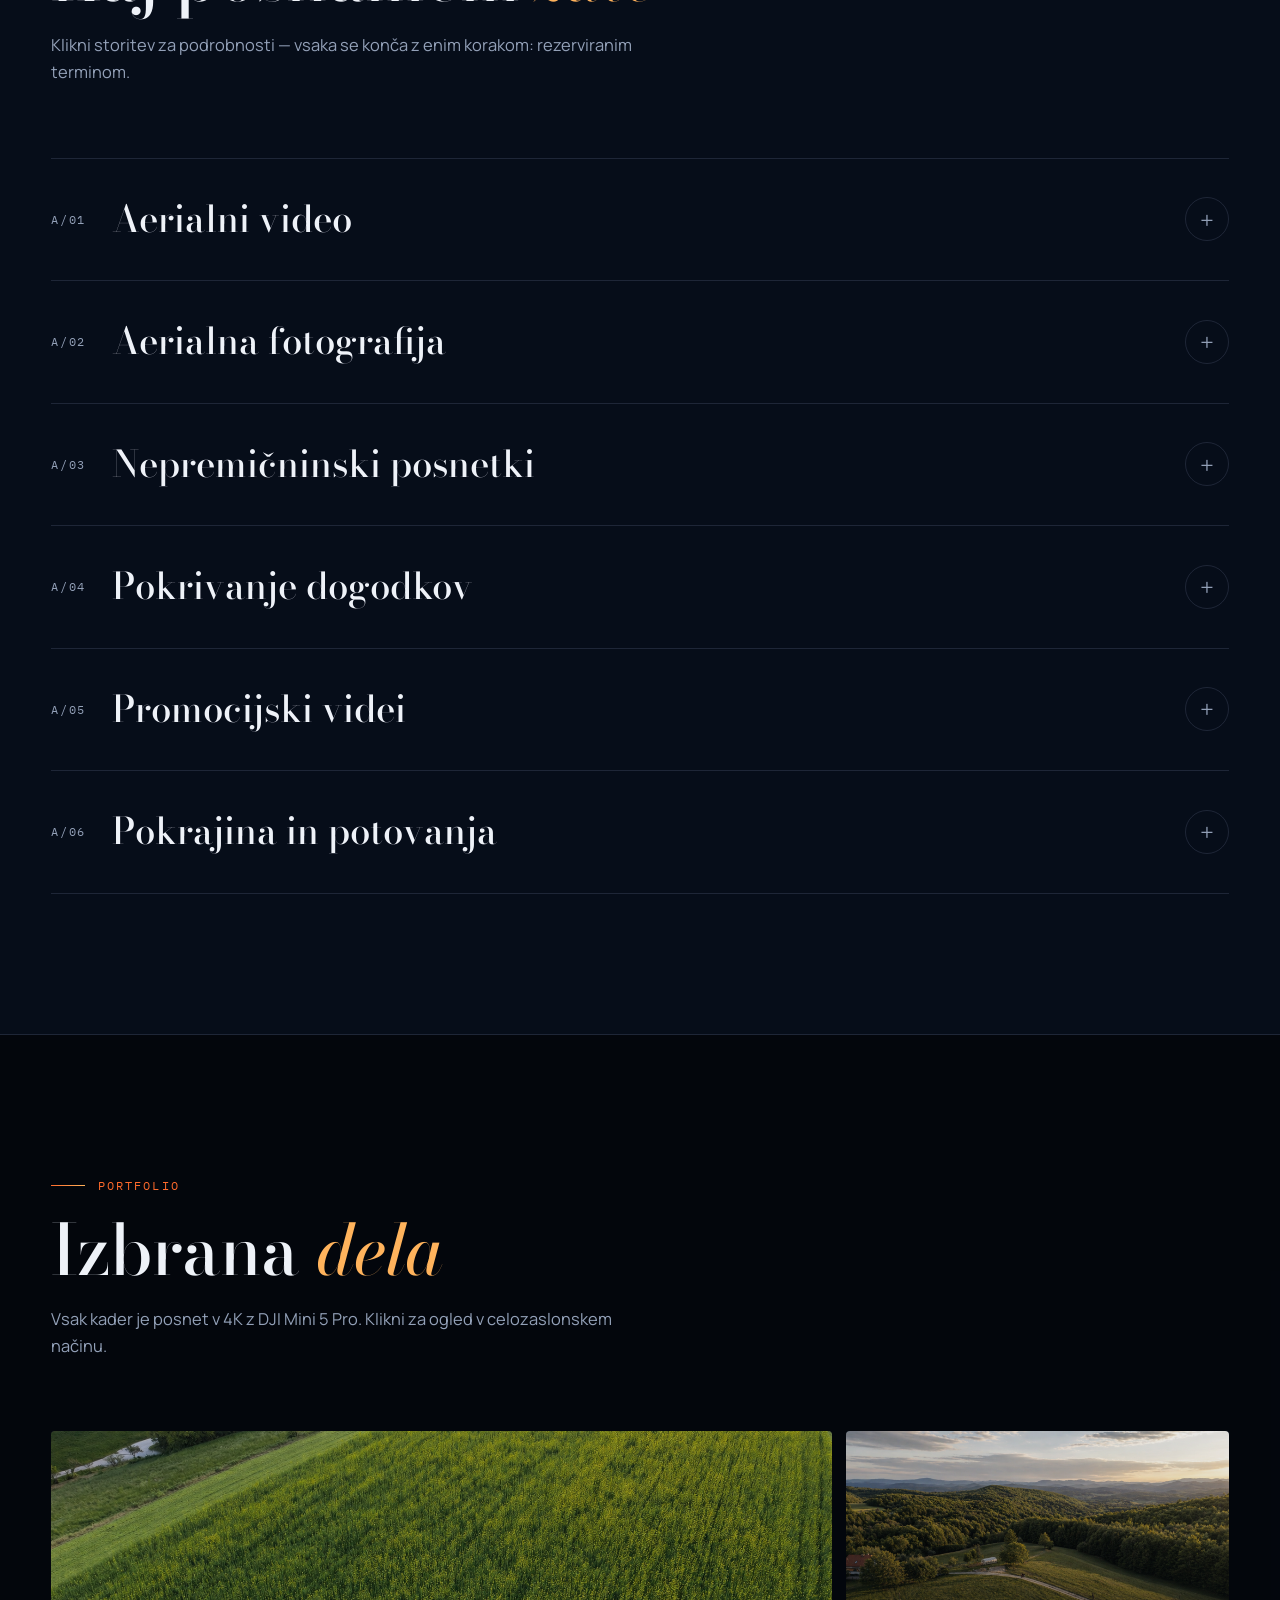
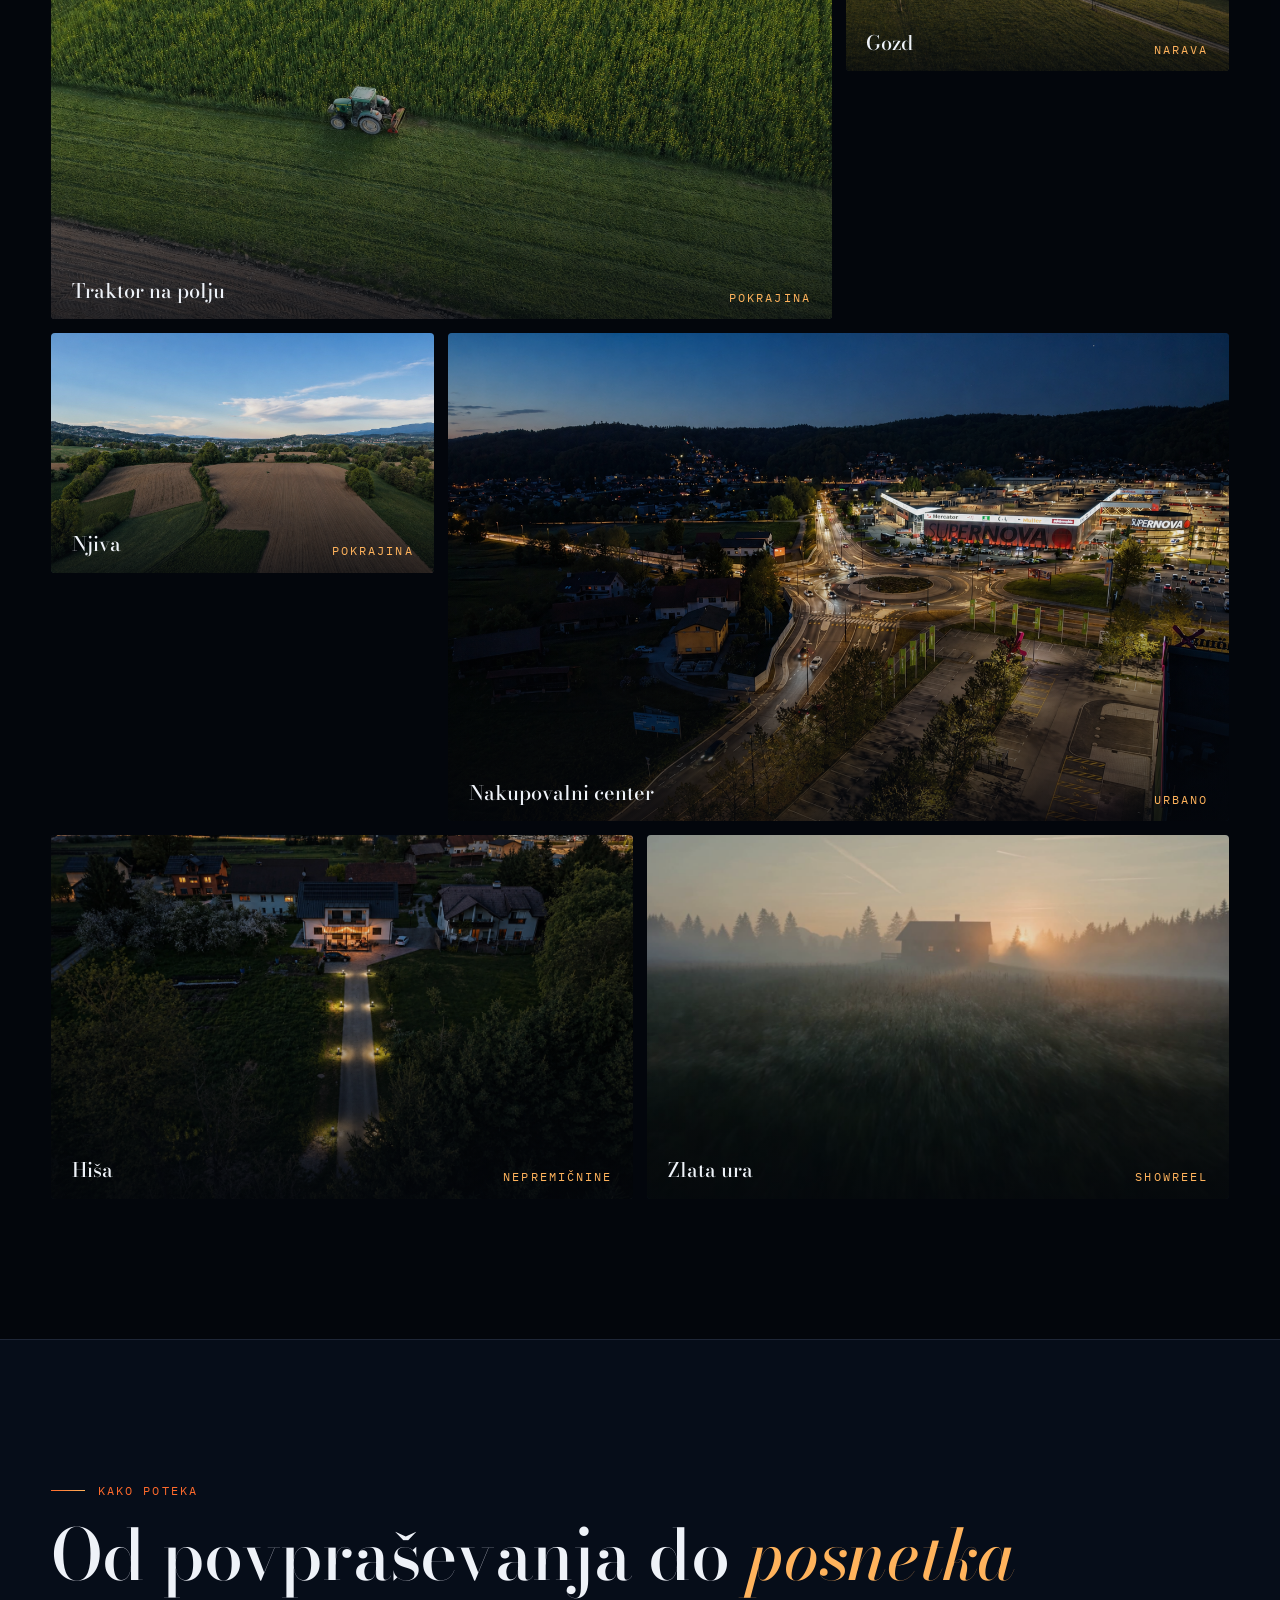
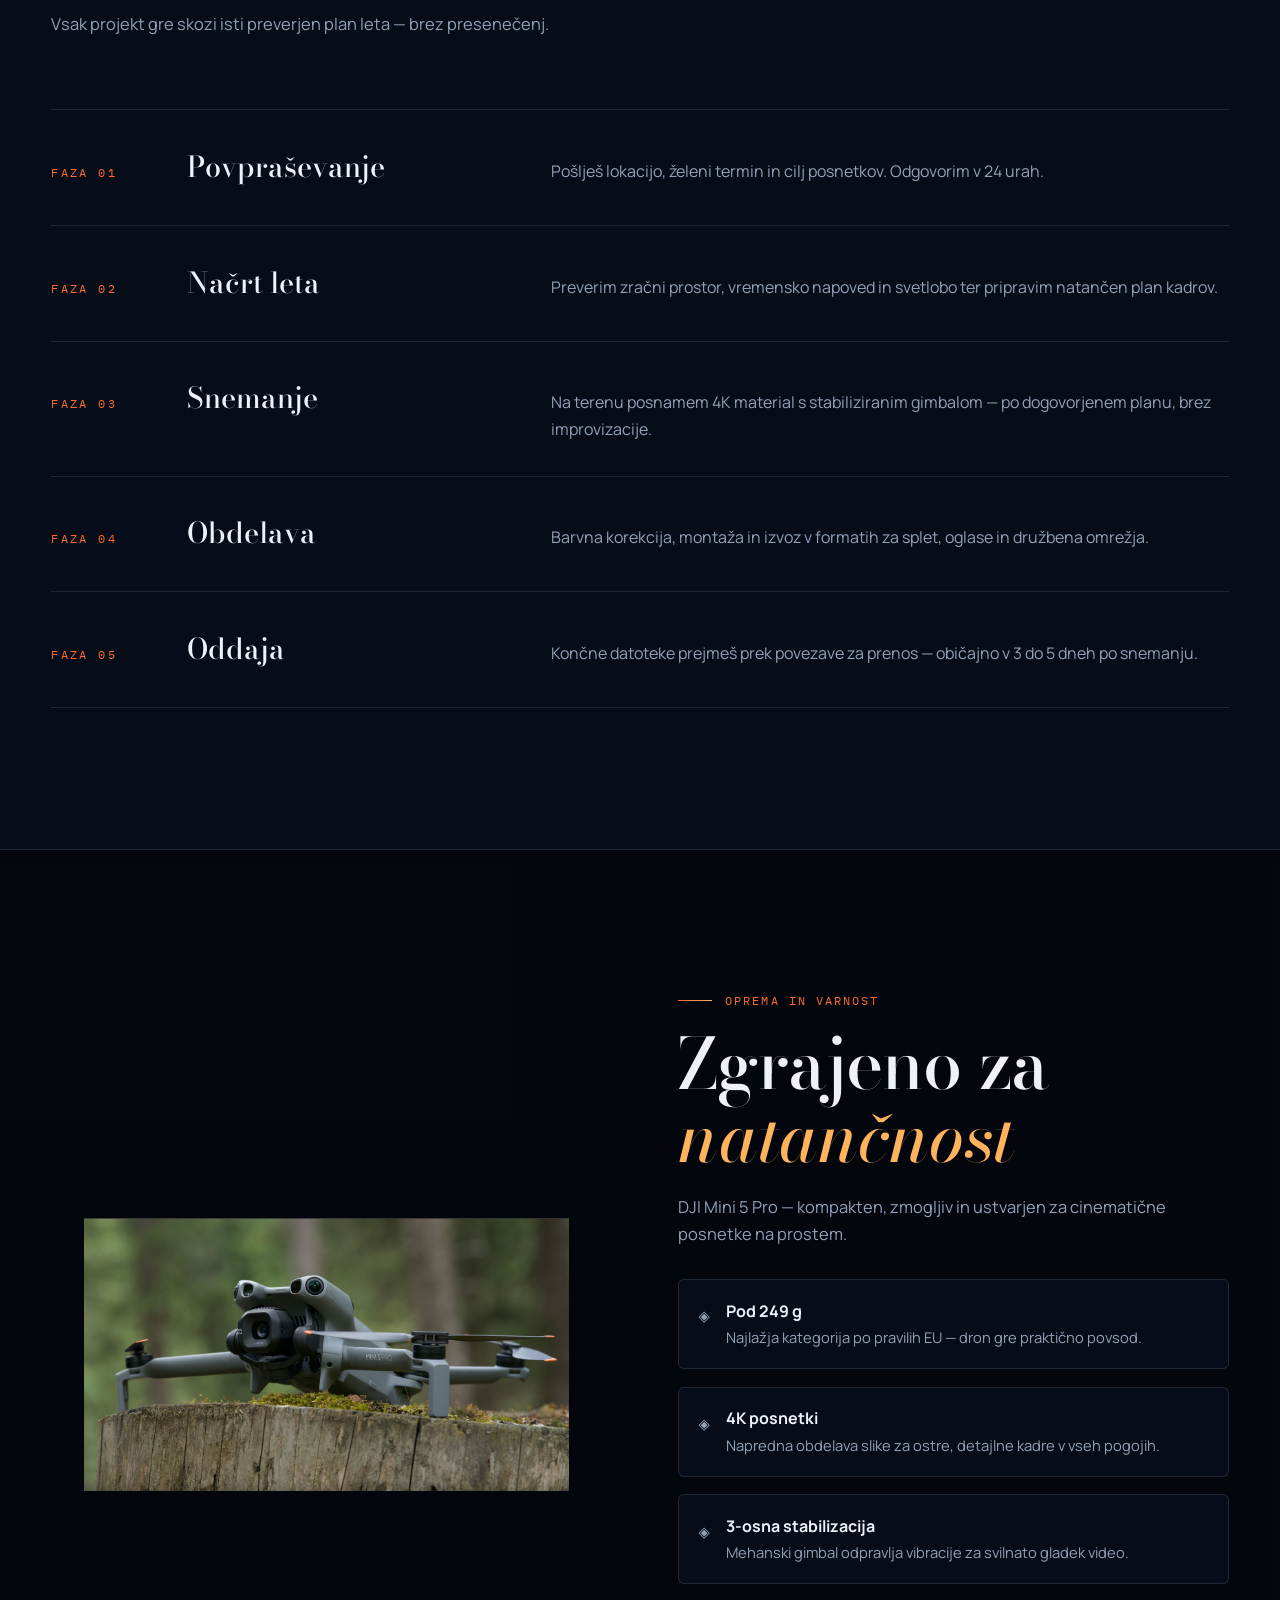
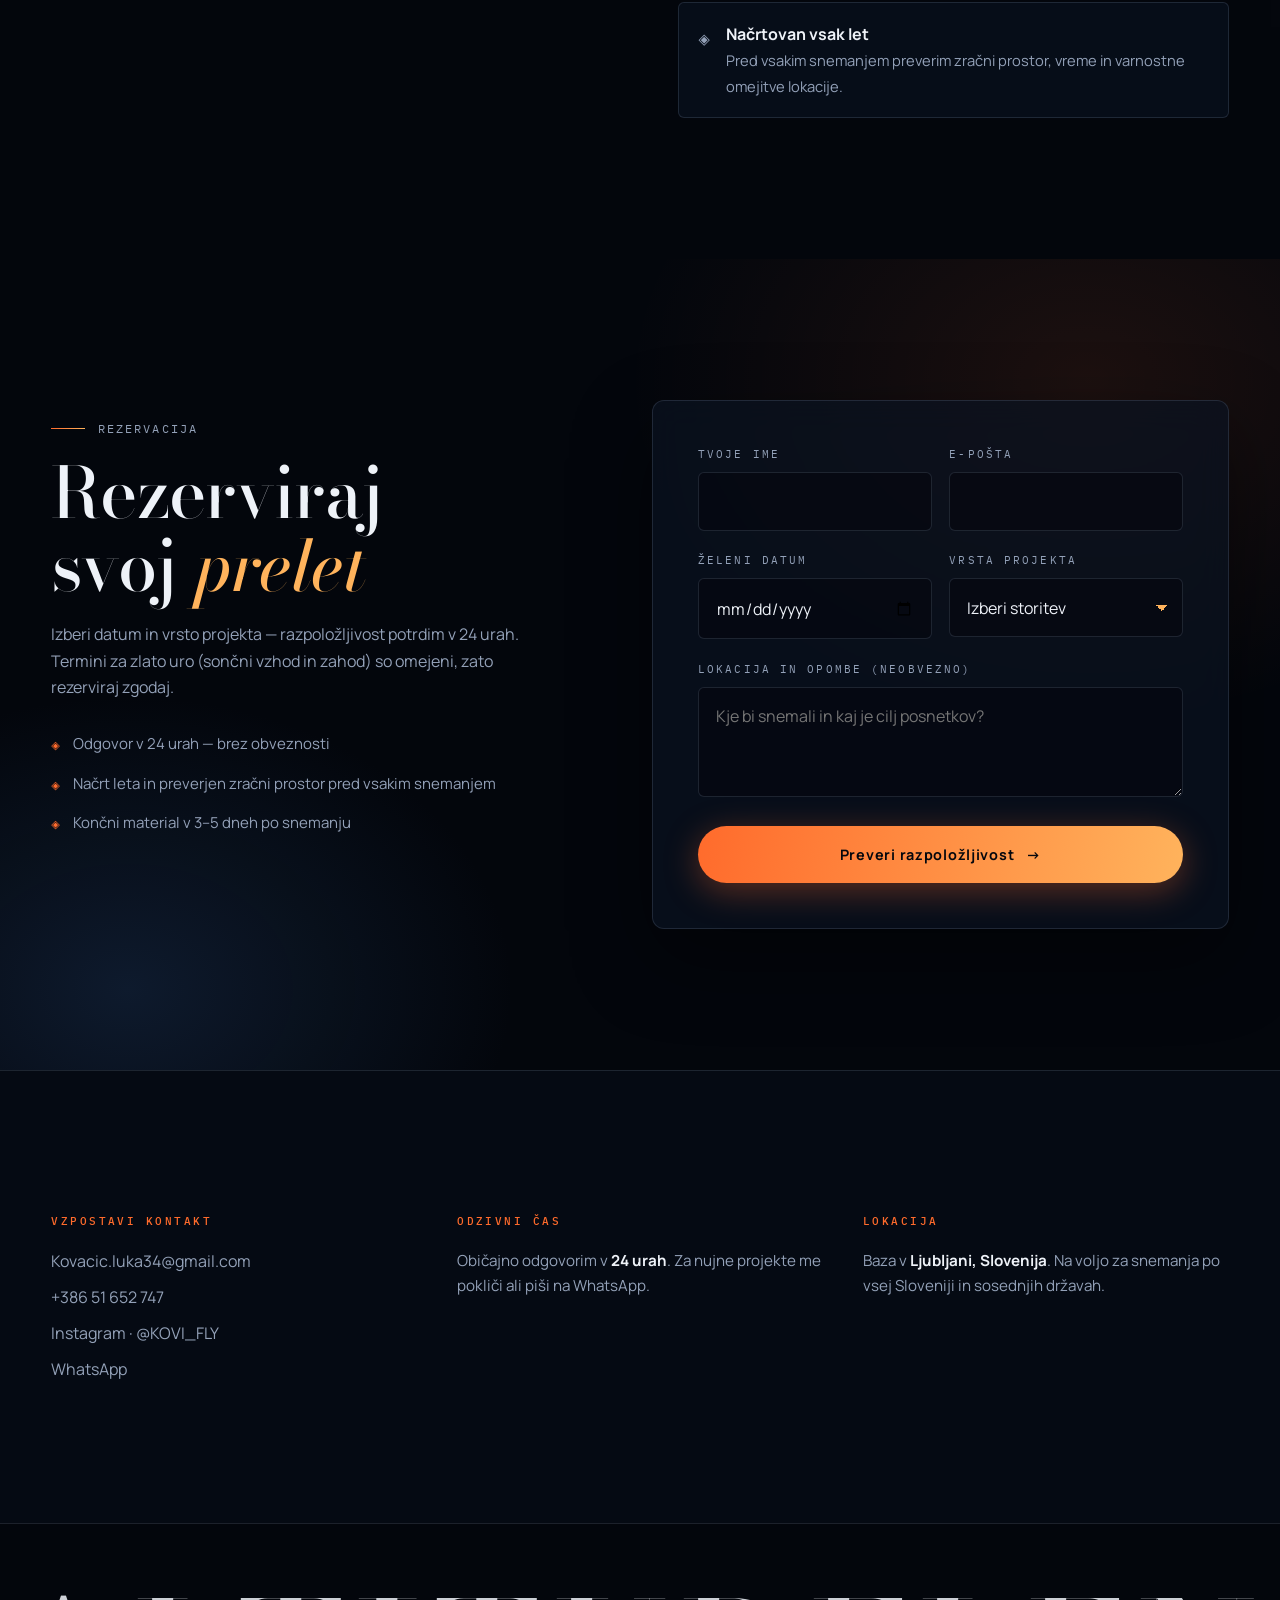
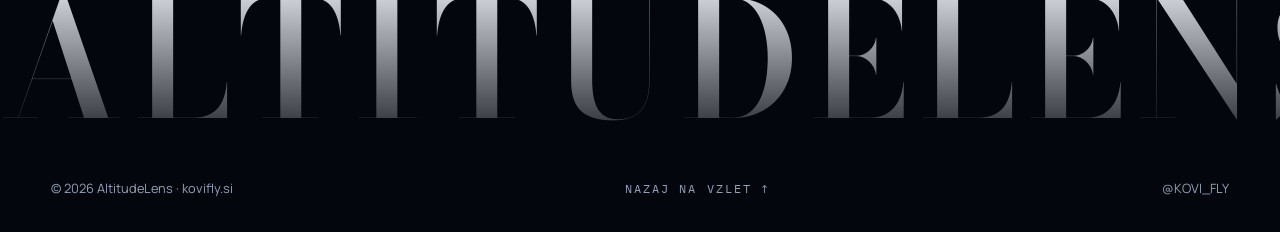
==== commit 0d4266f0: "Sky videa se predvajata v ozadju (autoplay loop) namesto scroll-scruba" ====
--- a/index.html
+++ b/index.html
@@ -1231,65 +1231,61 @@
   }).catch(function(){});
 })();
 
-  /* ===== SKY ENGINE: video scrub čez CELO stran =====
-     Scroll napredek strani (0–1) vodi video:
-       0.00–0.52 → sky-a (vzlet, 15 s)
-       0.52–1.00 → sky-b (7 s), s crossfade prehodom pri 0.52
-     Vsebina teče čez video; besedilo se premika skupaj s scrollom (scrub reveali spodaj). */
-  var isTouch = window.matchMedia("(pointer: coarse)").matches || window.innerWidth < 900;
+  /* ===== SKY ENGINE: videa se ves čas PREDVAJATA v ozadju =====
+     Ni več scroll-scruba — sky-a in sky-b tečeta v zanki,
+     scroll pa krmili samo crossfade + kinematografski dip pri prehodu (~52%). */
   var skyA = document.getElementById("skyA");
   var skyB = document.getElementById("skyB");
   var heroHint = document.getElementById("heroHint");
   var SPLIT = 0.52, FADE = 0.07;  /* prehodno okno: SPLIT ± FADE (14% strani) */
-  var durA = 15.0, durB = 7.0;   /* varovalki; prepiše metadata */
-  var bLoaded = false;
+  var bLoaded = false, bPlaying = false;
   var skyDip = document.getElementById("skyDip");
   /* smoothstep — mehak S-easing za crossfade */
   function smooth(x){ x = Math.min(Math.max(x, 0), 1); return x * x * (3 - 2 * x); }
 
-  if (reduceMotion || isTouch) {
-    /* Zmanjšano gibanje ali mobilne naprave: statični poster, brez scruba */
+  if (reduceMotion) {
+    /* Zmanjšano gibanje: statični poster */
     if (skyA) skyA.remove();
     if (skyB) skyB.remove();
   } else {
-    skyA.addEventListener("loadedmetadata", function(){ durA = skyA.duration || durA; }, { once: true });
-    skyB.addEventListener("loadedmetadata", function(){ durB = skyB.duration || durB; }, { once: true });
-
-    /* Cilji za rAF seek zanko */
-    var tA = 0, tB = 0, fB = 0, fDip = 0;
+    /* Video A takoj v zanko */
+    skyA.loop = true;
+    skyA.play().catch(function(){
+      /* če autoplay blokiran, poskusi ob prvi interakciji */
+      var kick = function(){ skyA.play().catch(function(){}); skyB.play().catch(function(){});
+        window.removeEventListener("pointerdown", kick); window.removeEventListener("keydown", kick); };
+      window.addEventListener("pointerdown", kick); window.addEventListener("keydown", kick);
+    });
+
+    var fB = 0, fDip = 0;
     function computeSky(){
       var doc = document.documentElement;
       var max = doc.scrollHeight - window.innerHeight;
       var p = max > 0 ? Math.min(Math.max(window.scrollY / max, 0), 1) : 0;
       /* Lazy-load drugega videa dovolj zgodaj pred prehodom */
-      if (!bLoaded && p > 0.12) { bLoaded = true; skyB.preload = "auto"; skyB.load(); }
-      /* PREKRIVAJOČI SE ČASOVNICI:
-         A teče čez [0 … SPLIT+FADE] → nikoli ne zamrzne, dokler je še viden
-         B teče čez [SPLIT-FADE … 1] → se že premika, ko se začne prikazovati */
-      tA = Math.min(p / (SPLIT + FADE), 1) * durA;
-      tB = Math.min(Math.max((p - (SPLIT - FADE)) / (1 - (SPLIT - FADE)), 0), 1) * durB;
+      if (!bLoaded && p > 0.12) { bLoaded = true; skyB.preload = "auto"; skyB.loop = true; skyB.load(); }
+      /* B naj že teče, preden postane viden */
+      if (bLoaded && !bPlaying && p > SPLIT - FADE * 2) {
+        bPlaying = true; skyB.play().catch(function(){ bPlaying = false; });
+      }
+      /* varčevanje: pavziraj video, ki je popolnoma neviden */
+      if (bPlaying) {
+        if (p > SPLIT + FADE) { if (!skyA.paused) skyA.pause(); }
+        else if (skyA.paused) { skyA.play().catch(function(){}); }
+        if (p < SPLIT - FADE * 2) { if (!skyB.paused) skyB.pause(); bPlaying = false; }
+      }
       /* crossfade z mehkim S-easingom čez okno SPLIT ± FADE */
       fB = smooth((p - (SPLIT - FADE)) / (FADE * 2));
       /* kinematografski dip: kratka zatemnitev z vrhom na sredini prehoda,
          ki zamaskira razliko med kadroma */
       fDip = smooth(1 - Math.abs(p - SPLIT) / FADE) * 0.6;
+      skyB.style.opacity = fB;
+      if (skyDip) skyDip.style.opacity = fDip;
       /* skrij namig po prvih 4% */
       document.querySelector(".hero").classList.toggle("hint-hidden", p > 0.02);
     }
     window.addEventListener("scroll", computeSky, { passive: true });
     computeSky();
-
-    (function seekLoop(){
-      if (skyA.readyState >= 2 && Math.abs(skyA.currentTime - tA) > 0.02) {
-        try { skyA.currentTime = tA; } catch(e){}
-      }
-      if (bLoaded && skyB.readyState >= 2 && Math.abs(skyB.currentTime - tB) > 0.02) {
-        try { skyB.currentTime = tB; } catch(e){}
-      }
-      skyB.style.opacity = fB;
-      if (skyDip) skyDip.style.opacity = fDip;
-      requestAnimationFrame(seekLoop);
-    })();
   }
 
 
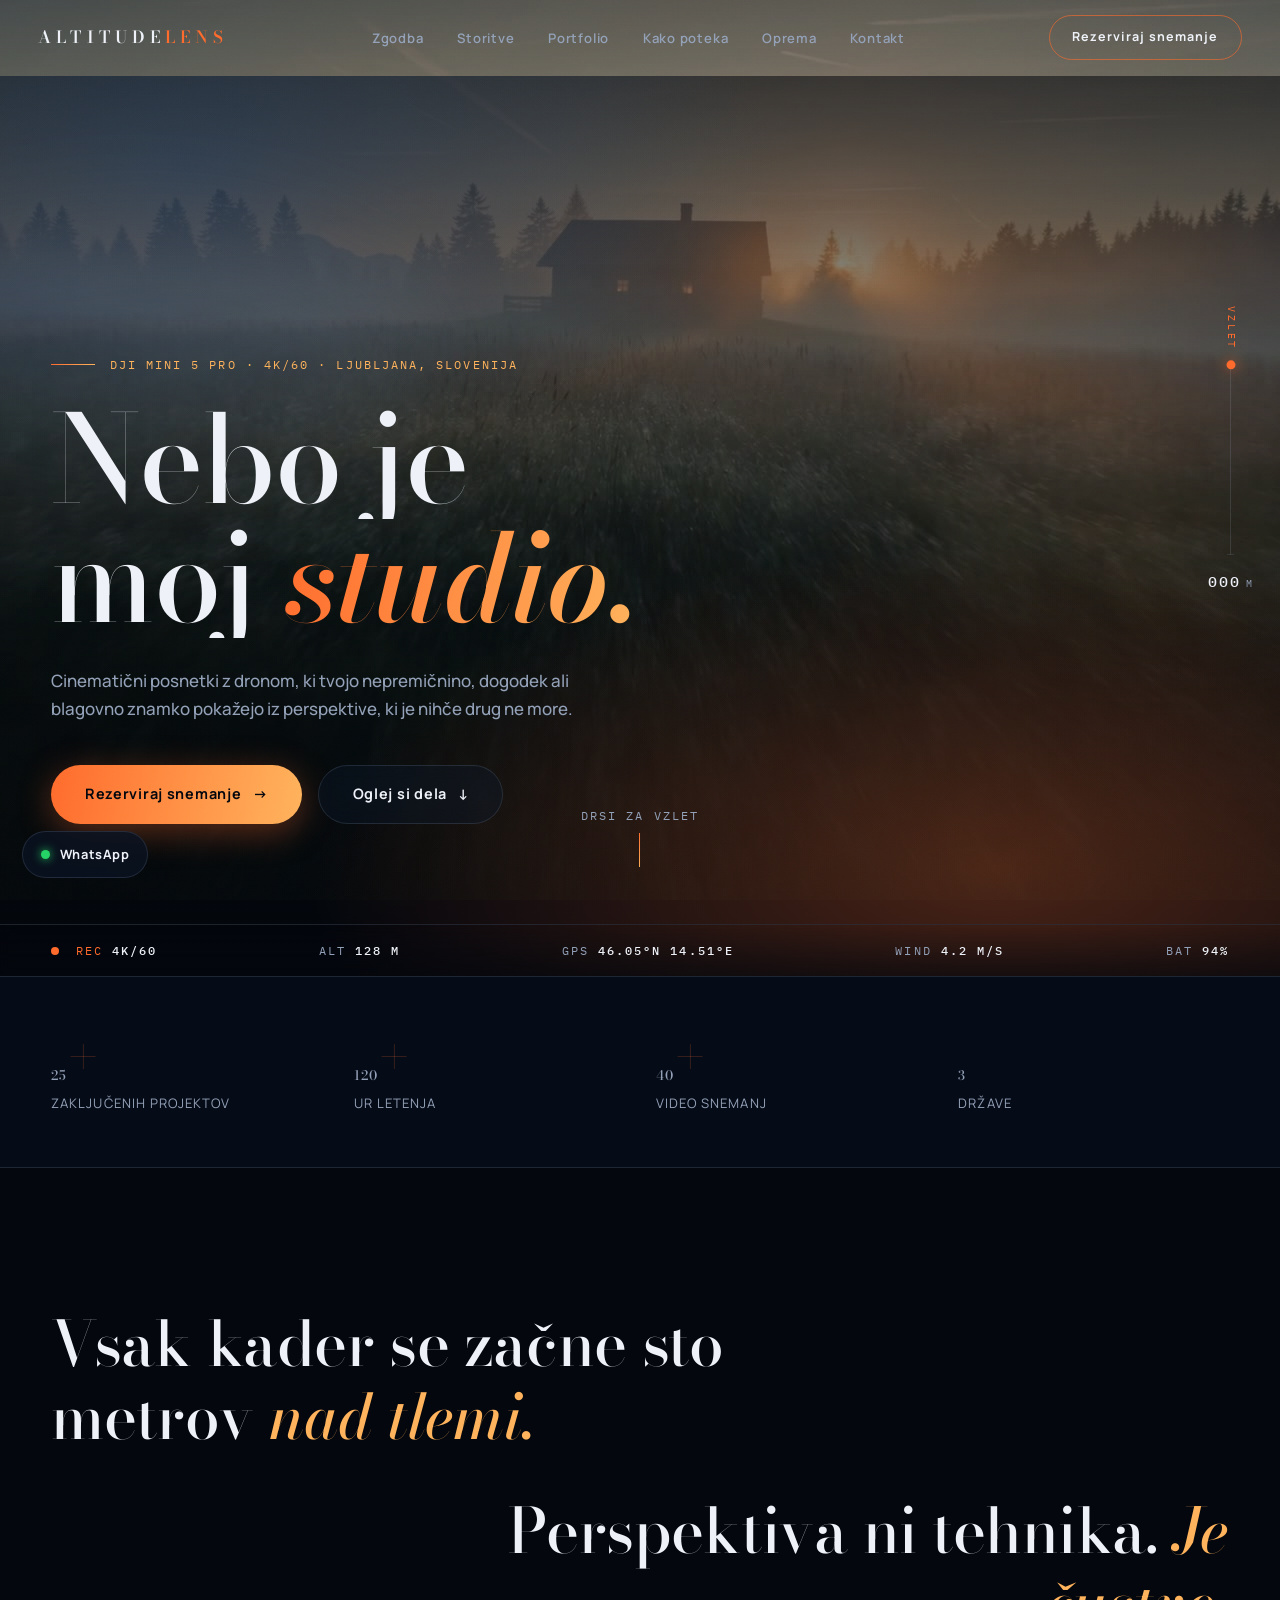
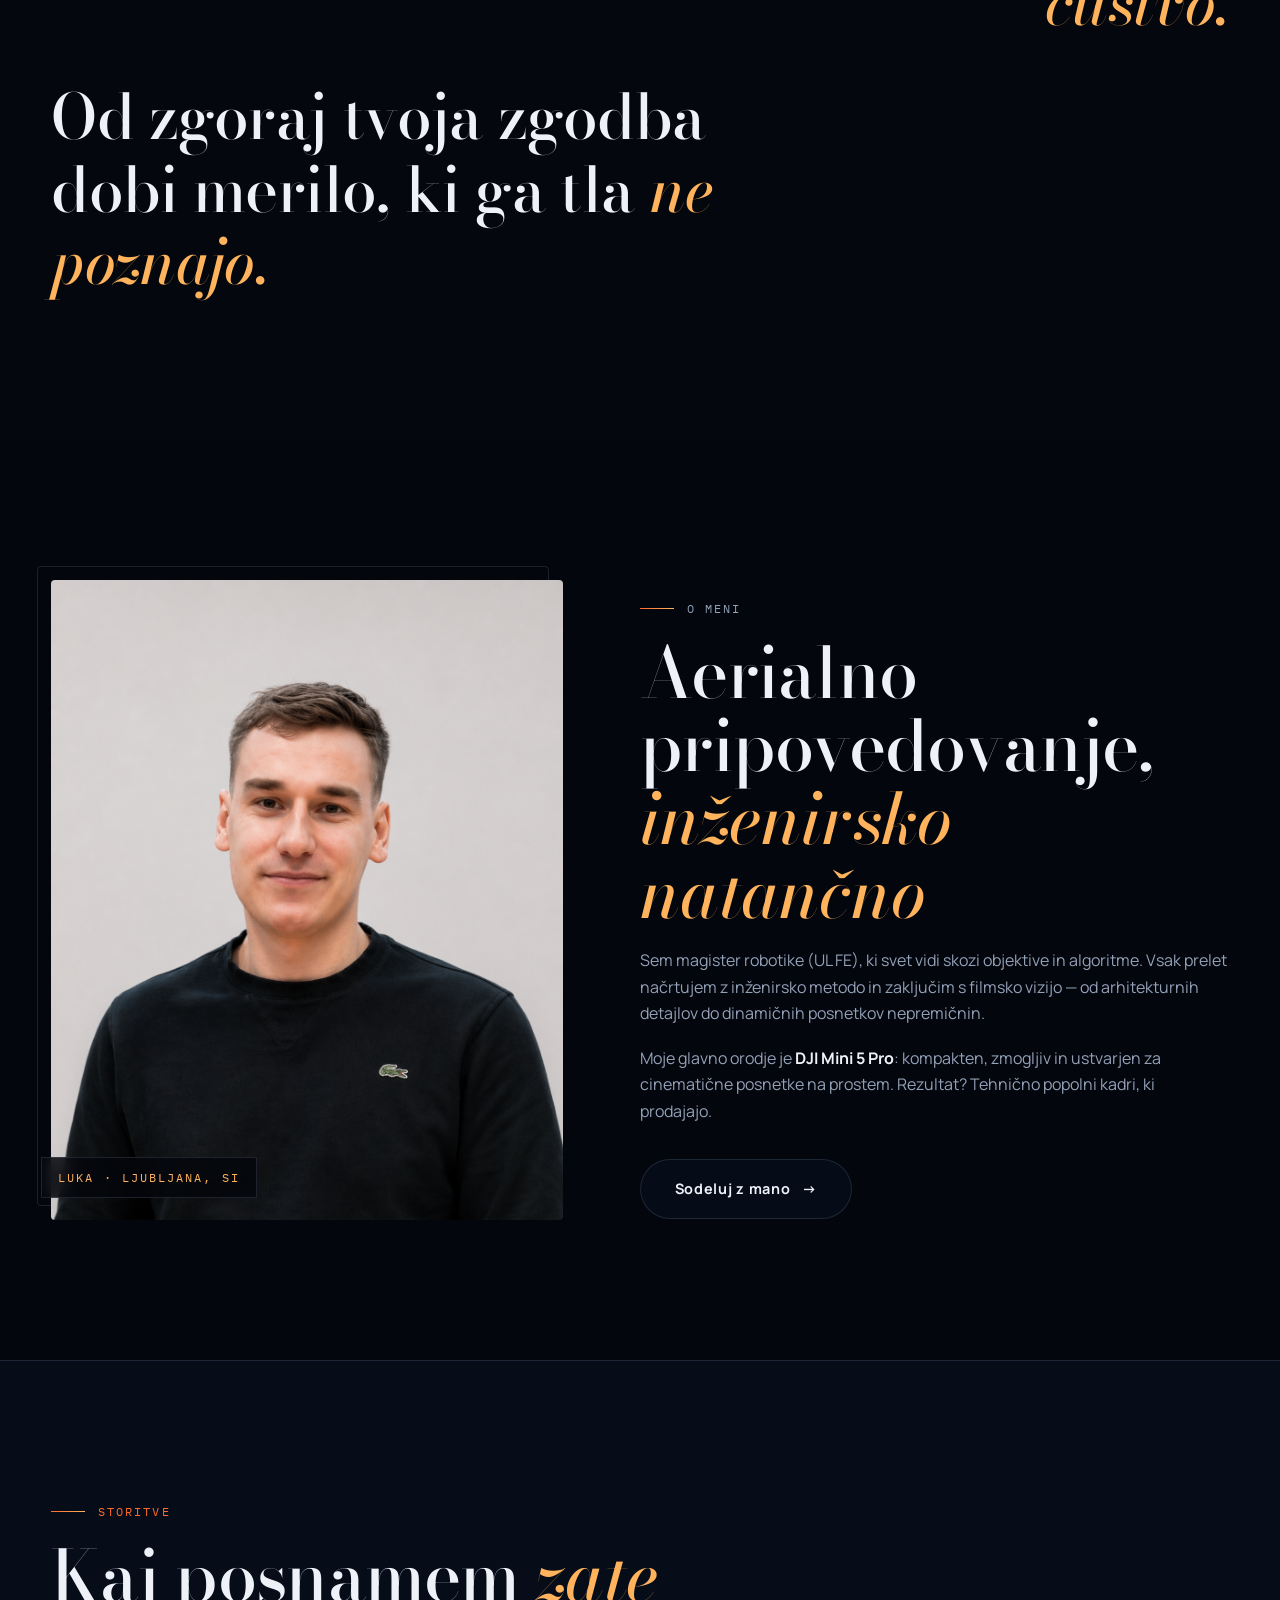
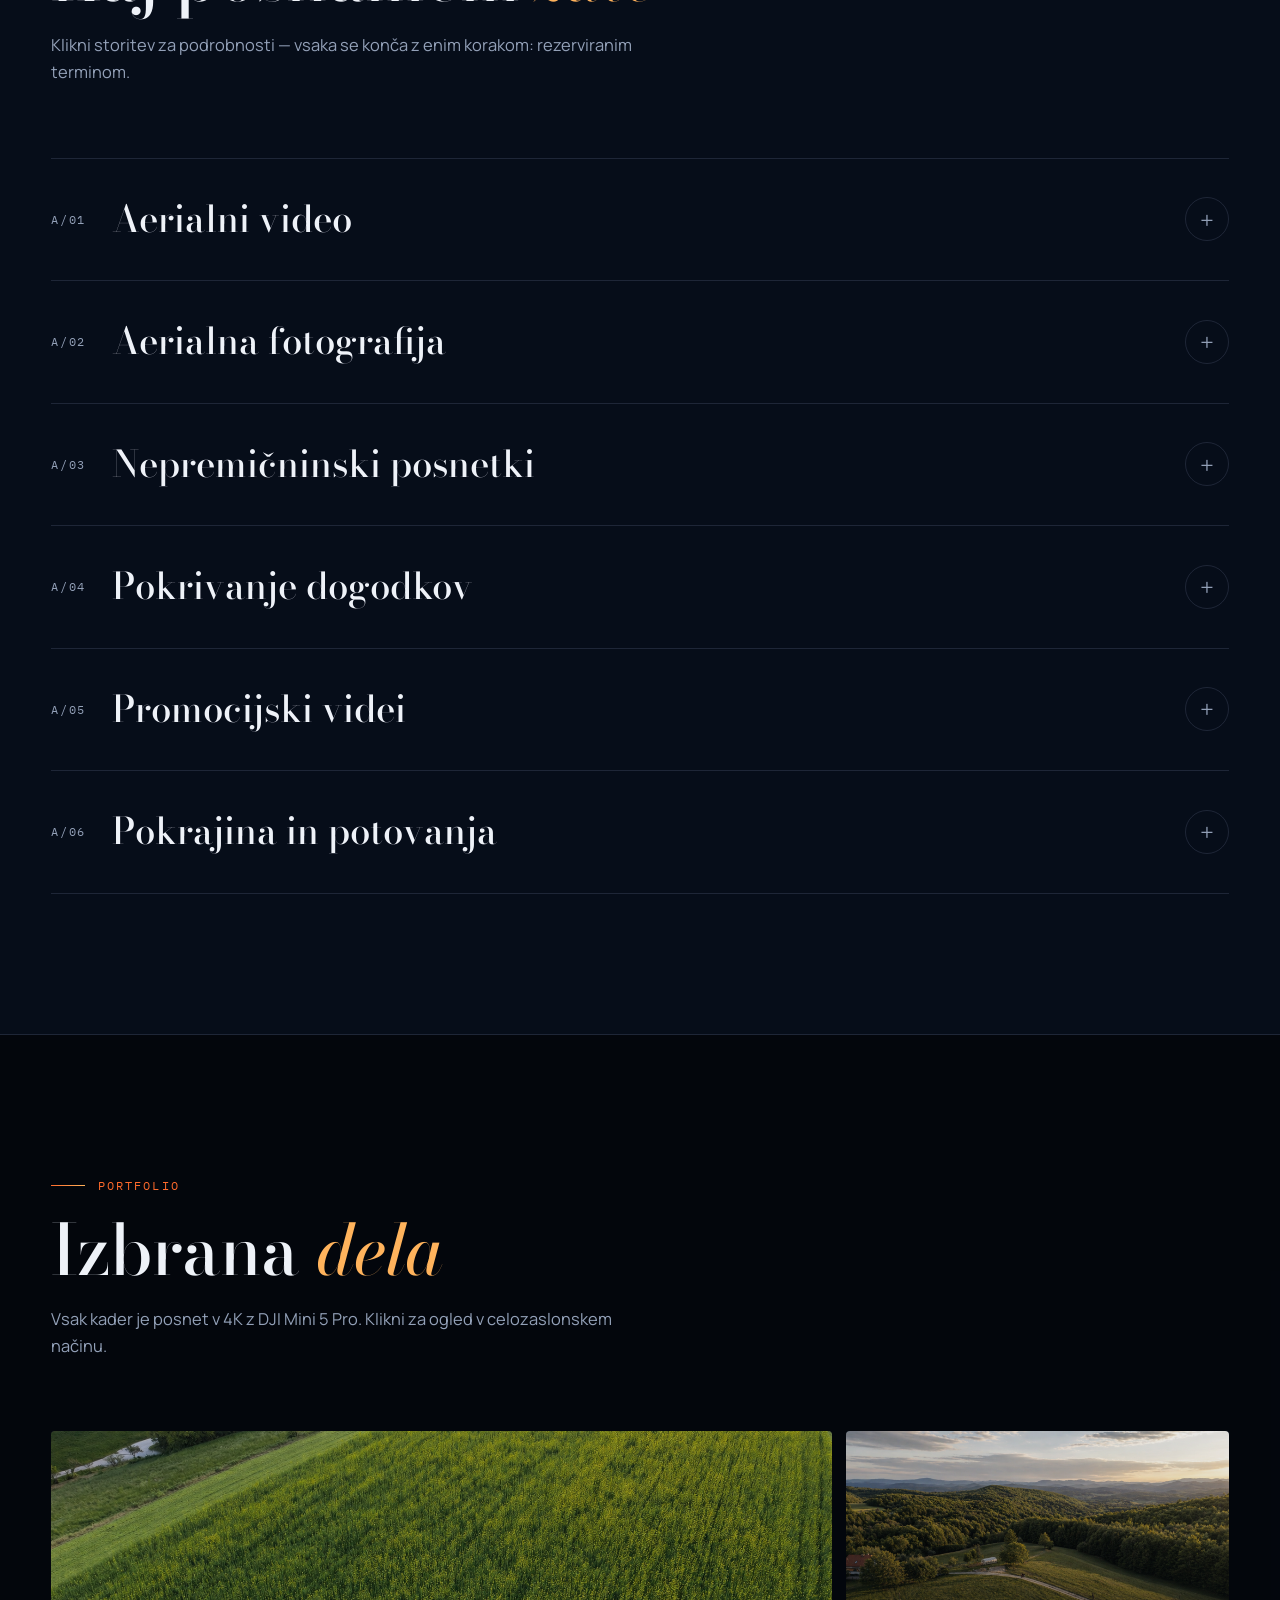
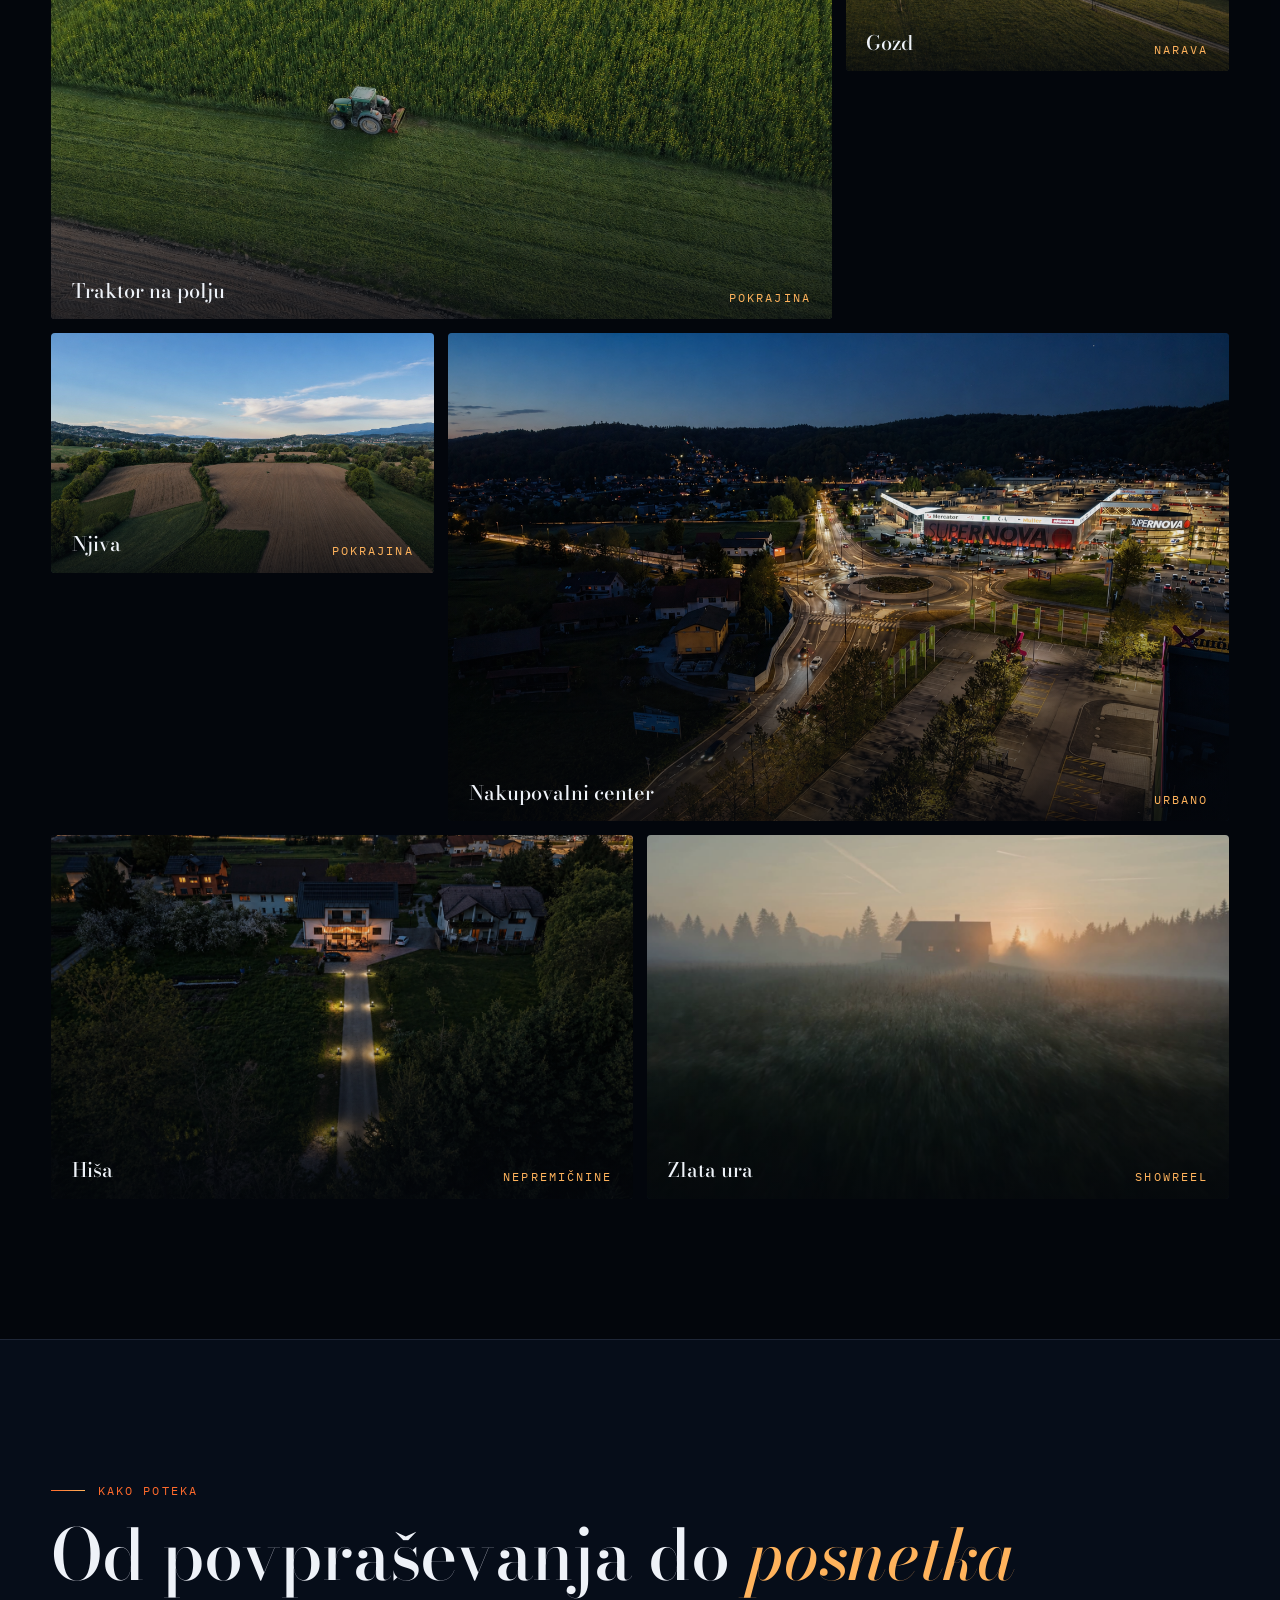
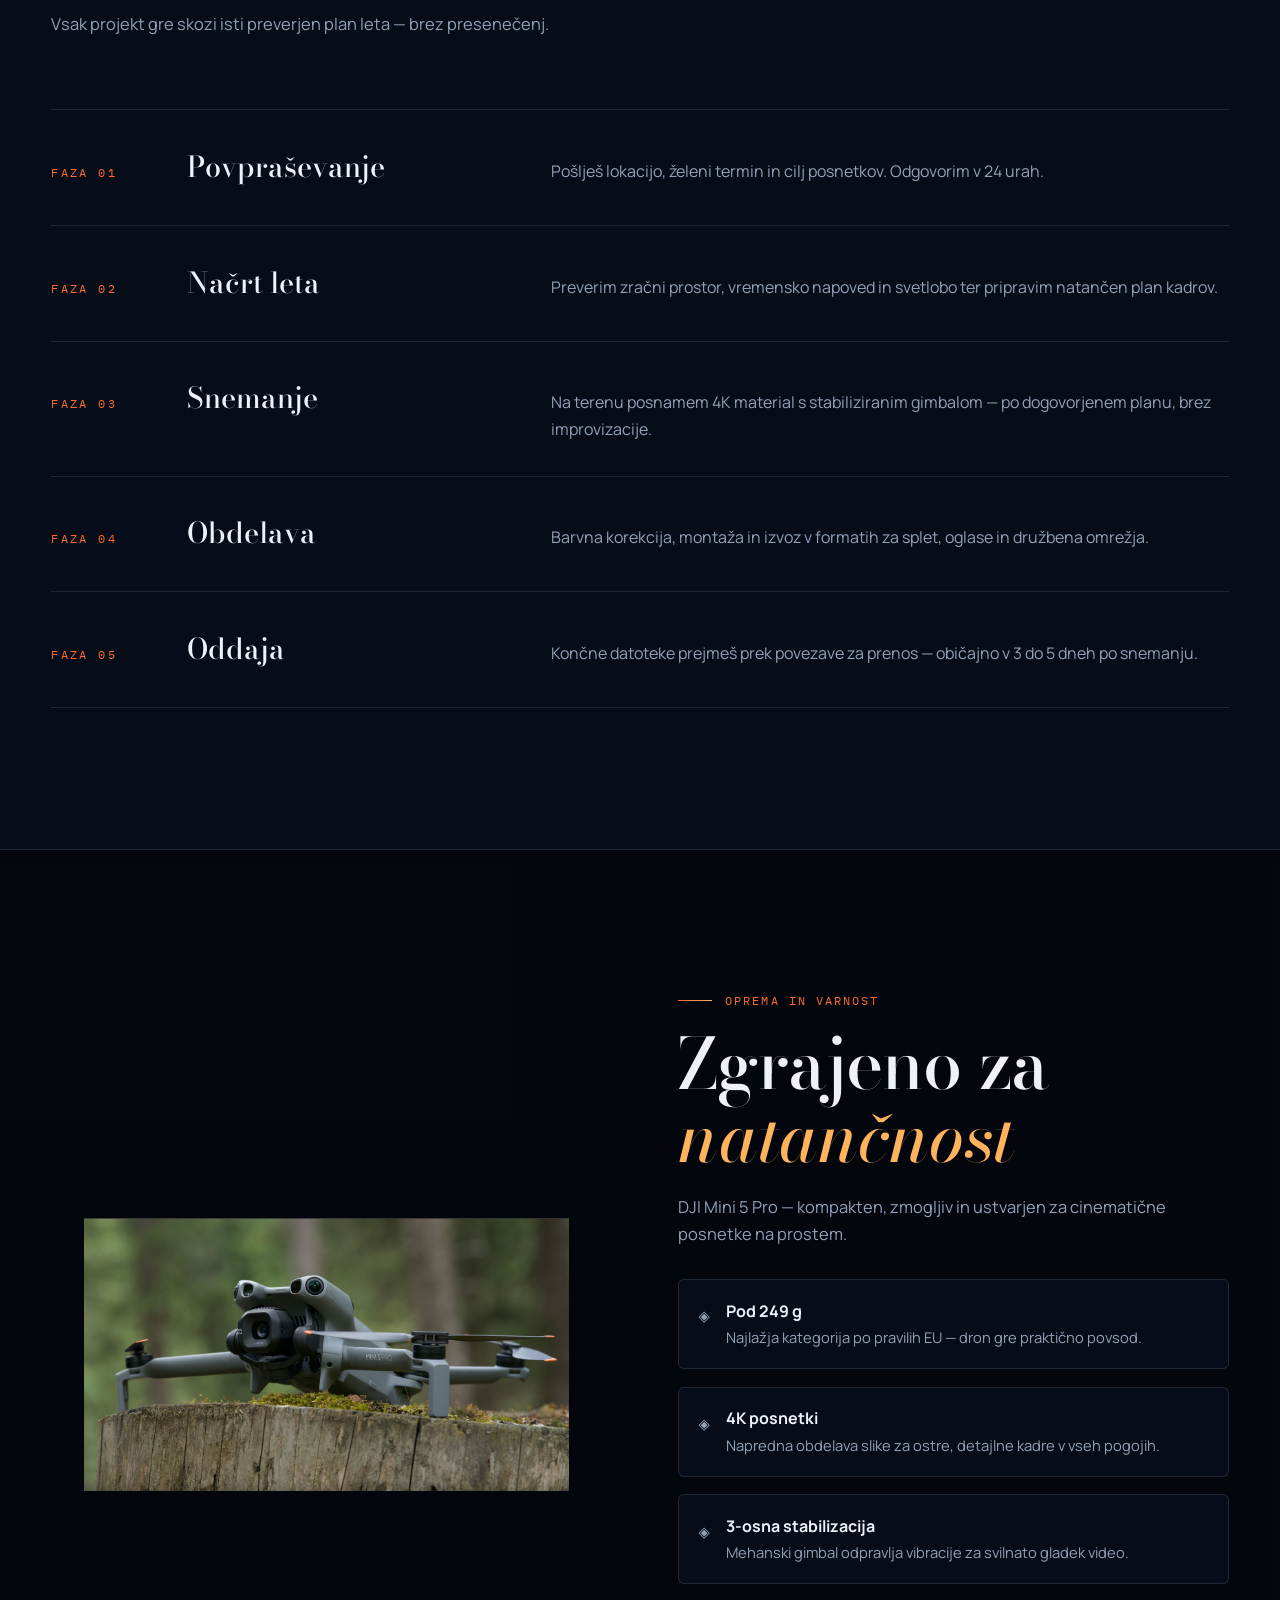
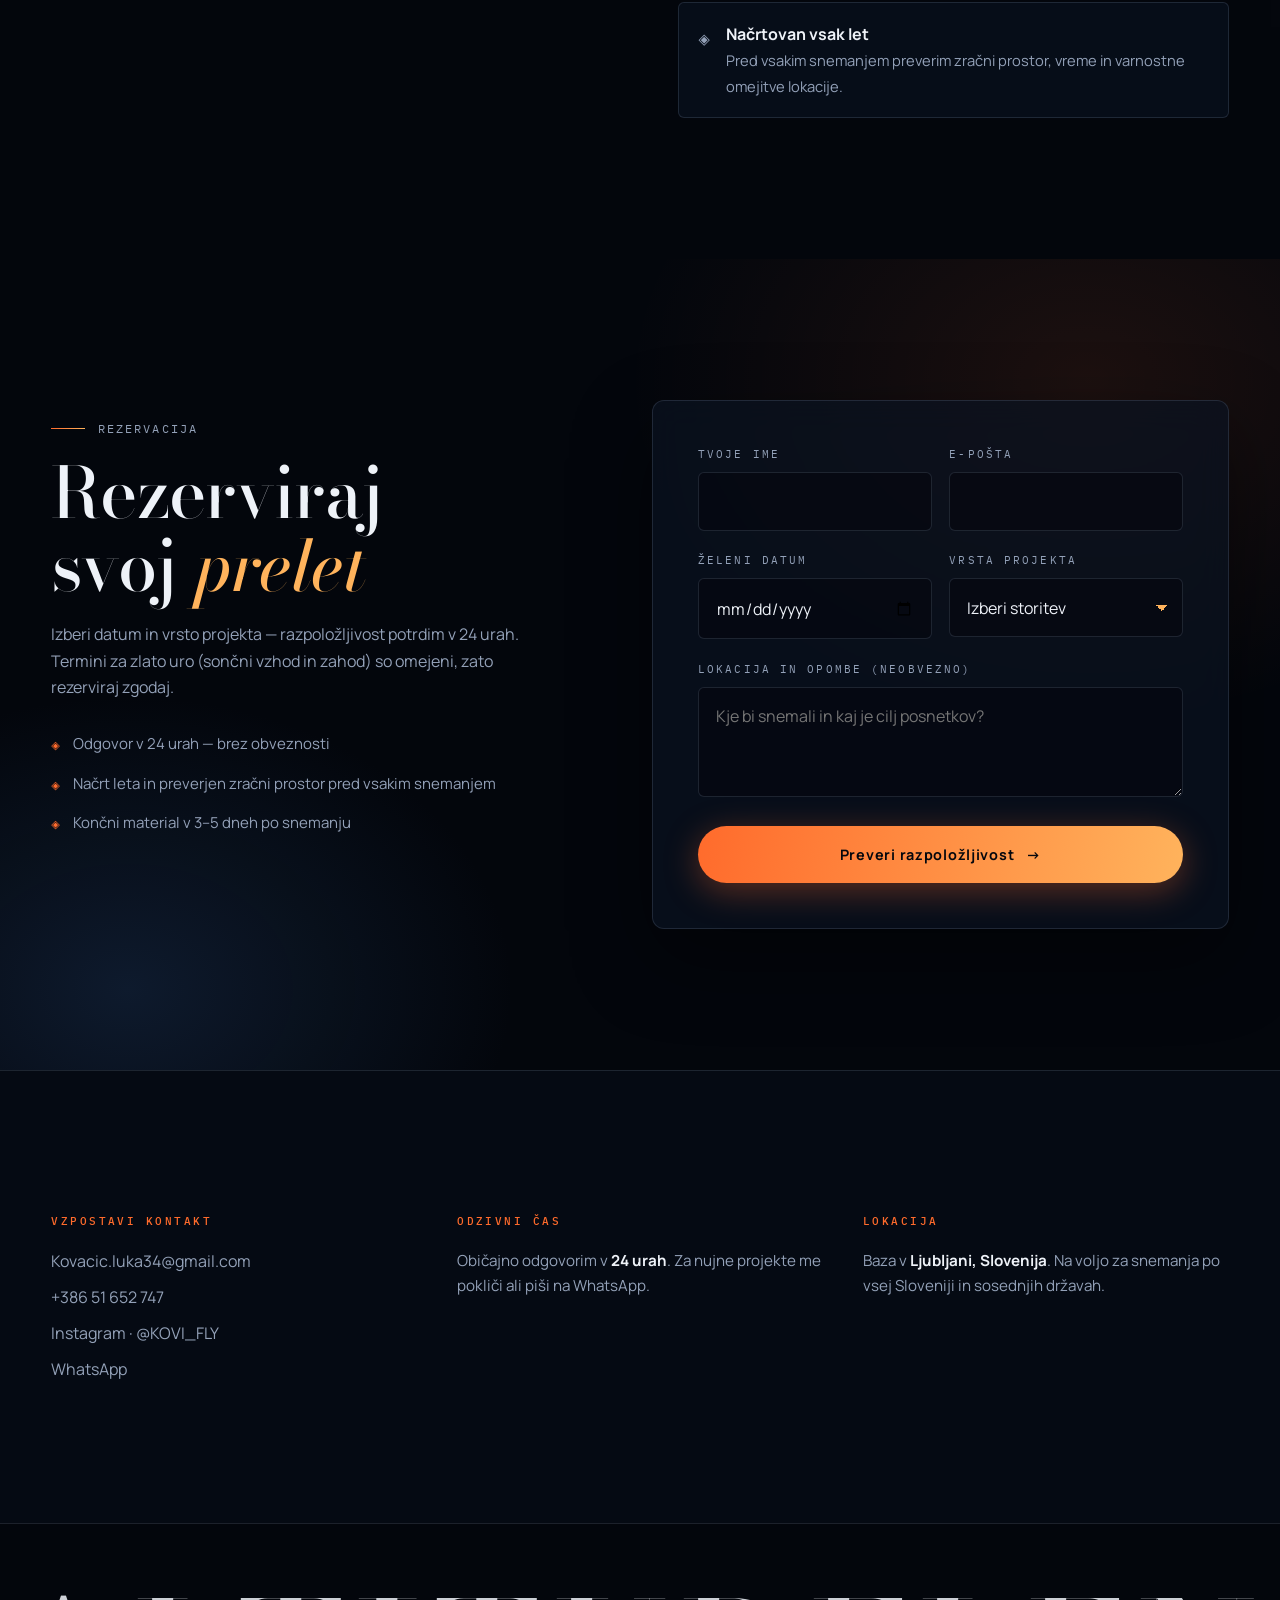
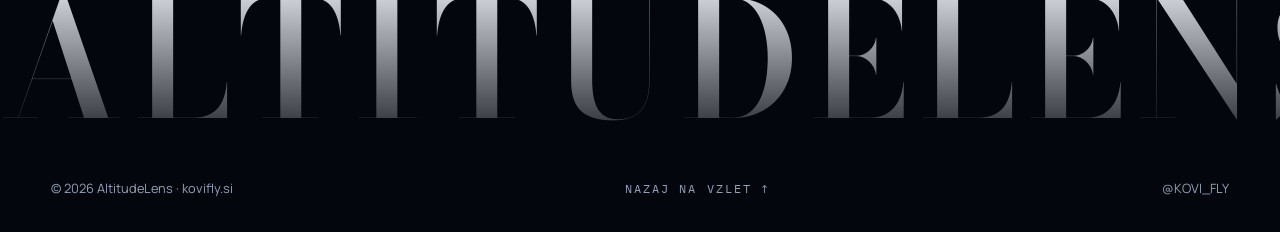
==== commit 835287dc: "Revert "Sky videa se predvajata v ozadju (autoplay loop) namesto scroll-scruba" This reverts commit " ====
--- a/index.html
+++ b/index.html
@@ -1231,61 +1231,65 @@
   }).catch(function(){});
 })();
 
-  /* ===== SKY ENGINE: videa se ves čas PREDVAJATA v ozadju =====
-     Ni več scroll-scruba — sky-a in sky-b tečeta v zanki,
-     scroll pa krmili samo crossfade + kinematografski dip pri prehodu (~52%). */
+  /* ===== SKY ENGINE: video scrub čez CELO stran =====
+     Scroll napredek strani (0–1) vodi video:
+       0.00–0.52 → sky-a (vzlet, 15 s)
+       0.52–1.00 → sky-b (7 s), s crossfade prehodom pri 0.52
+     Vsebina teče čez video; besedilo se premika skupaj s scrollom (scrub reveali spodaj). */
+  var isTouch = window.matchMedia("(pointer: coarse)").matches || window.innerWidth < 900;
   var skyA = document.getElementById("skyA");
   var skyB = document.getElementById("skyB");
   var heroHint = document.getElementById("heroHint");
   var SPLIT = 0.52, FADE = 0.07;  /* prehodno okno: SPLIT ± FADE (14% strani) */
-  var bLoaded = false, bPlaying = false;
+  var durA = 15.0, durB = 7.0;   /* varovalki; prepiše metadata */
+  var bLoaded = false;
   var skyDip = document.getElementById("skyDip");
   /* smoothstep — mehak S-easing za crossfade */
   function smooth(x){ x = Math.min(Math.max(x, 0), 1); return x * x * (3 - 2 * x); }
 
-  if (reduceMotion) {
-    /* Zmanjšano gibanje: statični poster */
+  if (reduceMotion || isTouch) {
+    /* Zmanjšano gibanje ali mobilne naprave: statični poster, brez scruba */
     if (skyA) skyA.remove();
     if (skyB) skyB.remove();
   } else {
-    /* Video A takoj v zanko */
-    skyA.loop = true;
-    skyA.play().catch(function(){
-      /* če autoplay blokiran, poskusi ob prvi interakciji */
-      var kick = function(){ skyA.play().catch(function(){}); skyB.play().catch(function(){});
-        window.removeEventListener("pointerdown", kick); window.removeEventListener("keydown", kick); };
-      window.addEventListener("pointerdown", kick); window.addEventListener("keydown", kick);
-    });
-
-    var fB = 0, fDip = 0;
+    skyA.addEventListener("loadedmetadata", function(){ durA = skyA.duration || durA; }, { once: true });
+    skyB.addEventListener("loadedmetadata", function(){ durB = skyB.duration || durB; }, { once: true });
+
+    /* Cilji za rAF seek zanko */
+    var tA = 0, tB = 0, fB = 0, fDip = 0;
     function computeSky(){
       var doc = document.documentElement;
       var max = doc.scrollHeight - window.innerHeight;
       var p = max > 0 ? Math.min(Math.max(window.scrollY / max, 0), 1) : 0;
       /* Lazy-load drugega videa dovolj zgodaj pred prehodom */
-      if (!bLoaded && p > 0.12) { bLoaded = true; skyB.preload = "auto"; skyB.loop = true; skyB.load(); }
-      /* B naj že teče, preden postane viden */
-      if (bLoaded && !bPlaying && p > SPLIT - FADE * 2) {
-        bPlaying = true; skyB.play().catch(function(){ bPlaying = false; });
-      }
-      /* varčevanje: pavziraj video, ki je popolnoma neviden */
-      if (bPlaying) {
-        if (p > SPLIT + FADE) { if (!skyA.paused) skyA.pause(); }
-        else if (skyA.paused) { skyA.play().catch(function(){}); }
-        if (p < SPLIT - FADE * 2) { if (!skyB.paused) skyB.pause(); bPlaying = false; }
-      }
+      if (!bLoaded && p > 0.12) { bLoaded = true; skyB.preload = "auto"; skyB.load(); }
+      /* PREKRIVAJOČI SE ČASOVNICI:
+         A teče čez [0 … SPLIT+FADE] → nikoli ne zamrzne, dokler je še viden
+         B teče čez [SPLIT-FADE … 1] → se že premika, ko se začne prikazovati */
+      tA = Math.min(p / (SPLIT + FADE), 1) * durA;
+      tB = Math.min(Math.max((p - (SPLIT - FADE)) / (1 - (SPLIT - FADE)), 0), 1) * durB;
       /* crossfade z mehkim S-easingom čez okno SPLIT ± FADE */
       fB = smooth((p - (SPLIT - FADE)) / (FADE * 2));
       /* kinematografski dip: kratka zatemnitev z vrhom na sredini prehoda,
          ki zamaskira razliko med kadroma */
       fDip = smooth(1 - Math.abs(p - SPLIT) / FADE) * 0.6;
-      skyB.style.opacity = fB;
-      if (skyDip) skyDip.style.opacity = fDip;
       /* skrij namig po prvih 4% */
       document.querySelector(".hero").classList.toggle("hint-hidden", p > 0.02);
     }
     window.addEventListener("scroll", computeSky, { passive: true });
     computeSky();
+
+    (function seekLoop(){
+      if (skyA.readyState >= 2 && Math.abs(skyA.currentTime - tA) > 0.02) {
+        try { skyA.currentTime = tA; } catch(e){}
+      }
+      if (bLoaded && skyB.readyState >= 2 && Math.abs(skyB.currentTime - tB) > 0.02) {
+        try { skyB.currentTime = tB; } catch(e){}
+      }
+      skyB.style.opacity = fB;
+      if (skyDip) skyDip.style.opacity = fDip;
+      requestAnimationFrame(seekLoop);
+    })();
   }
 
 
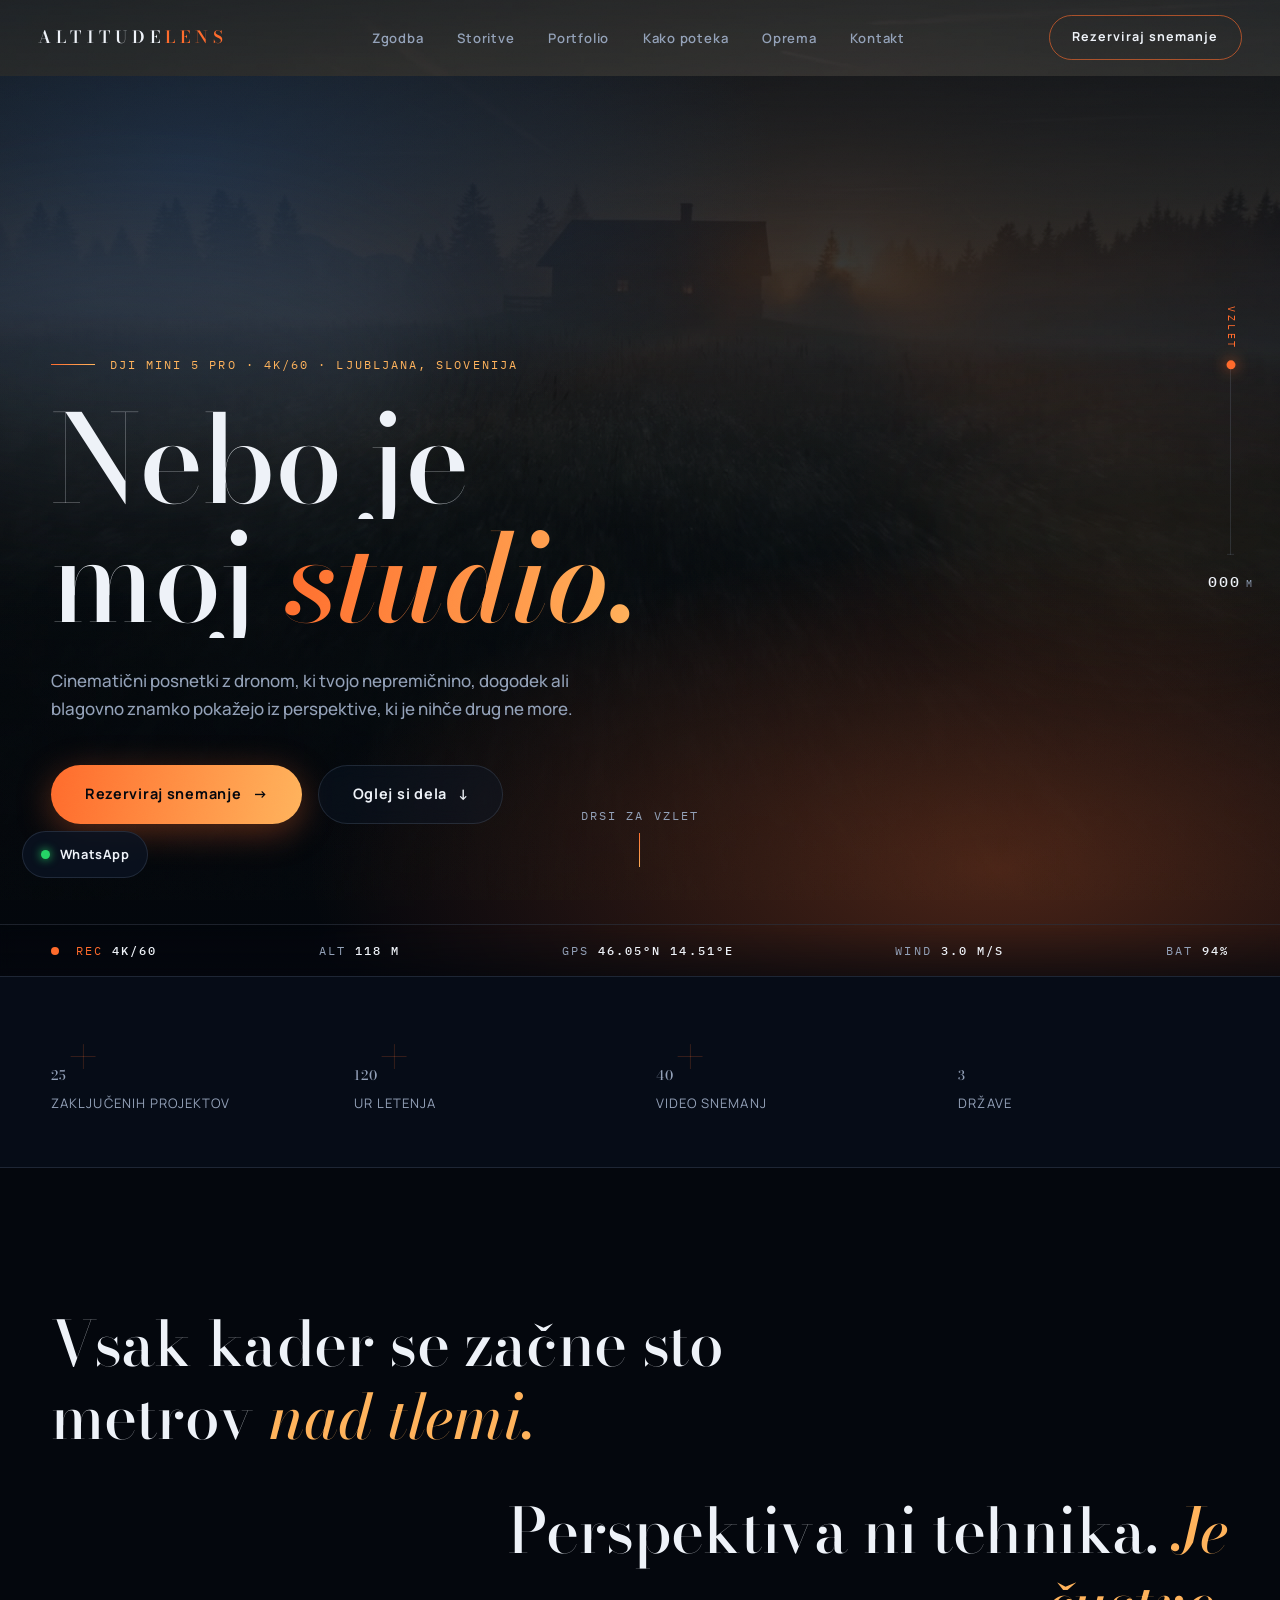
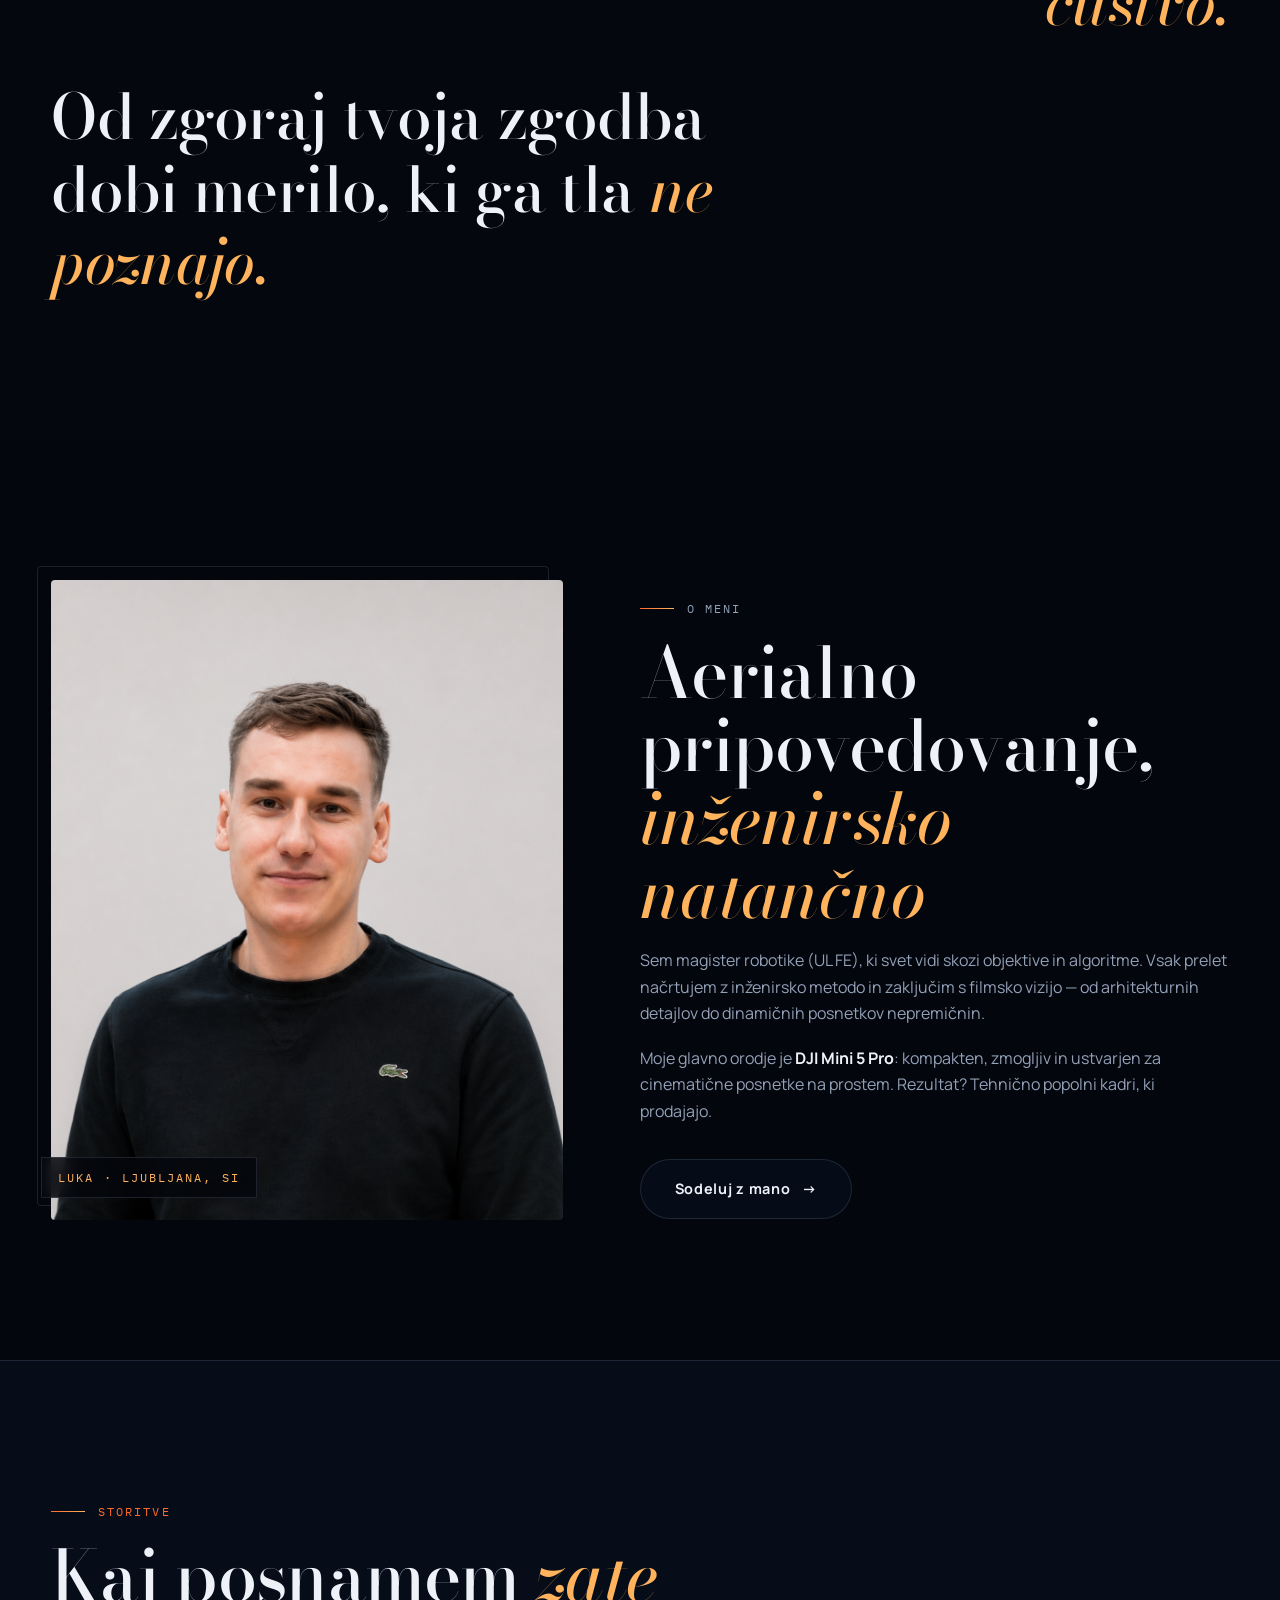
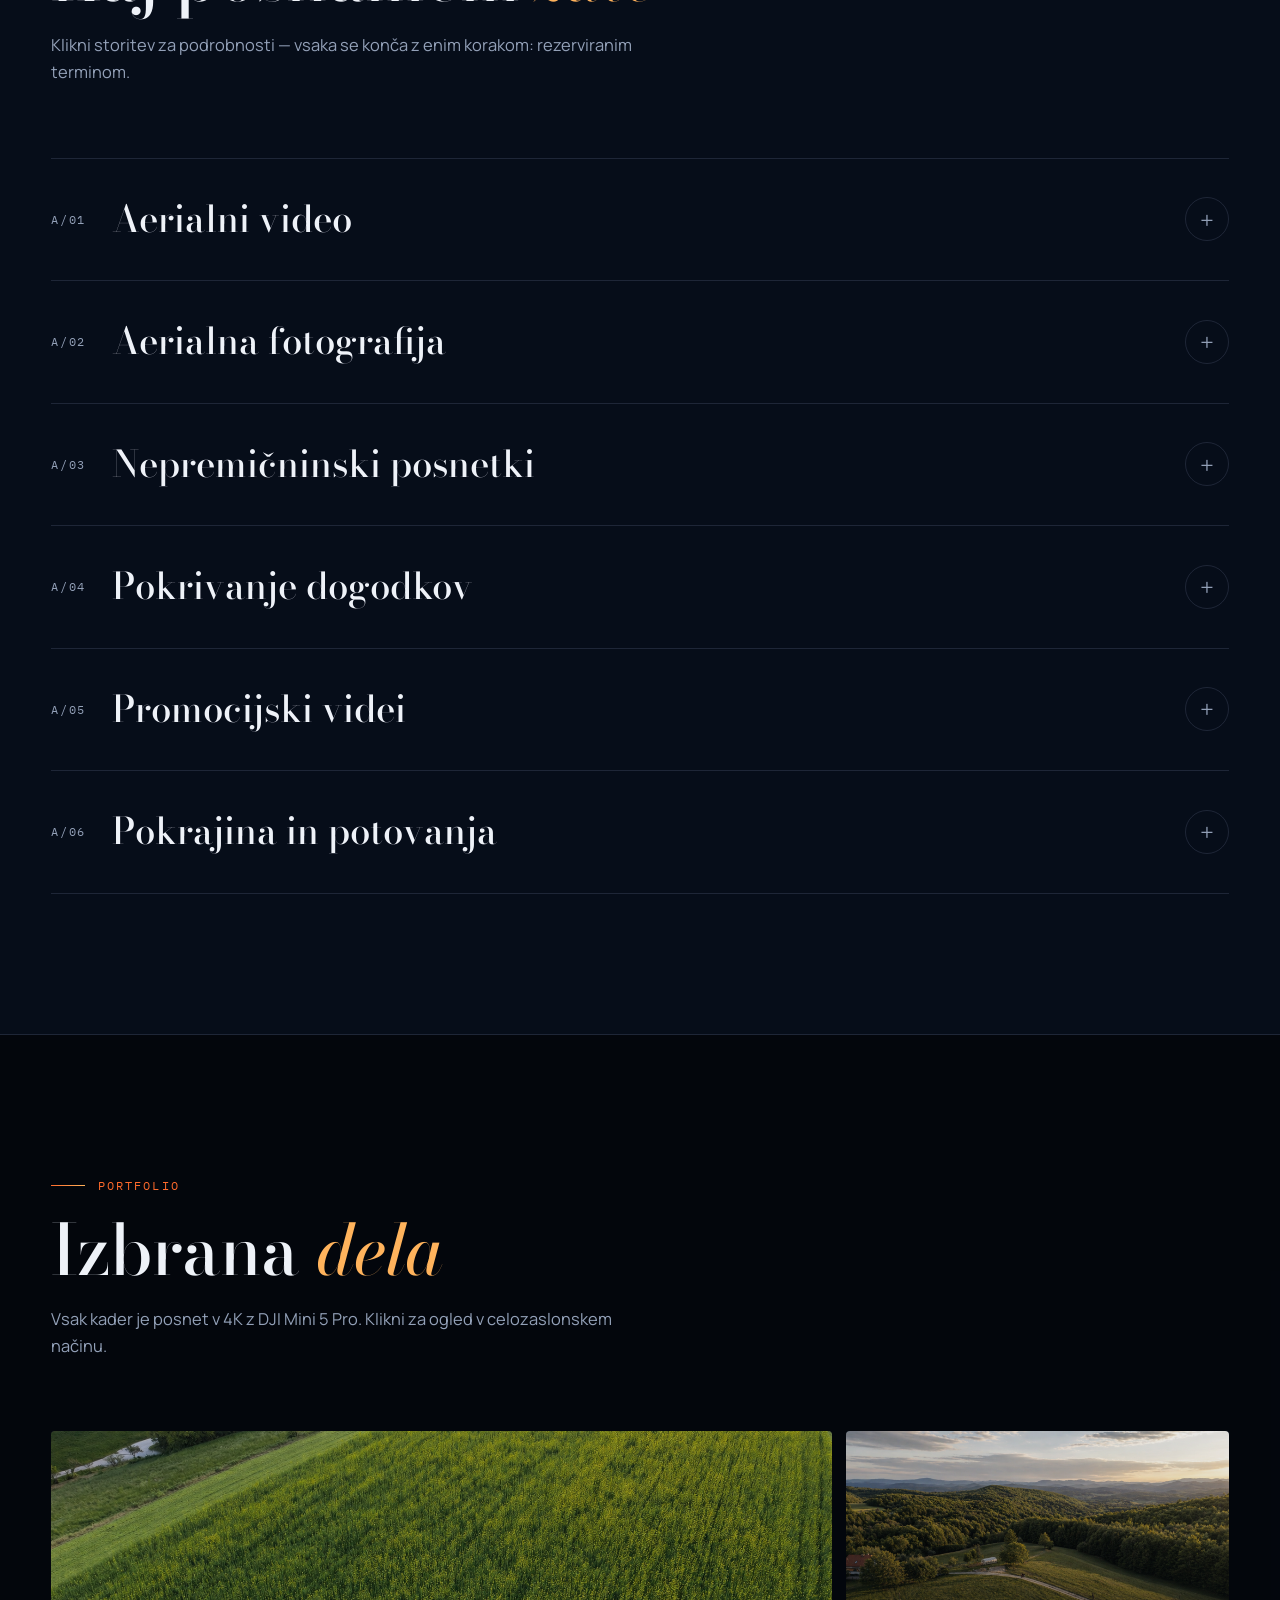
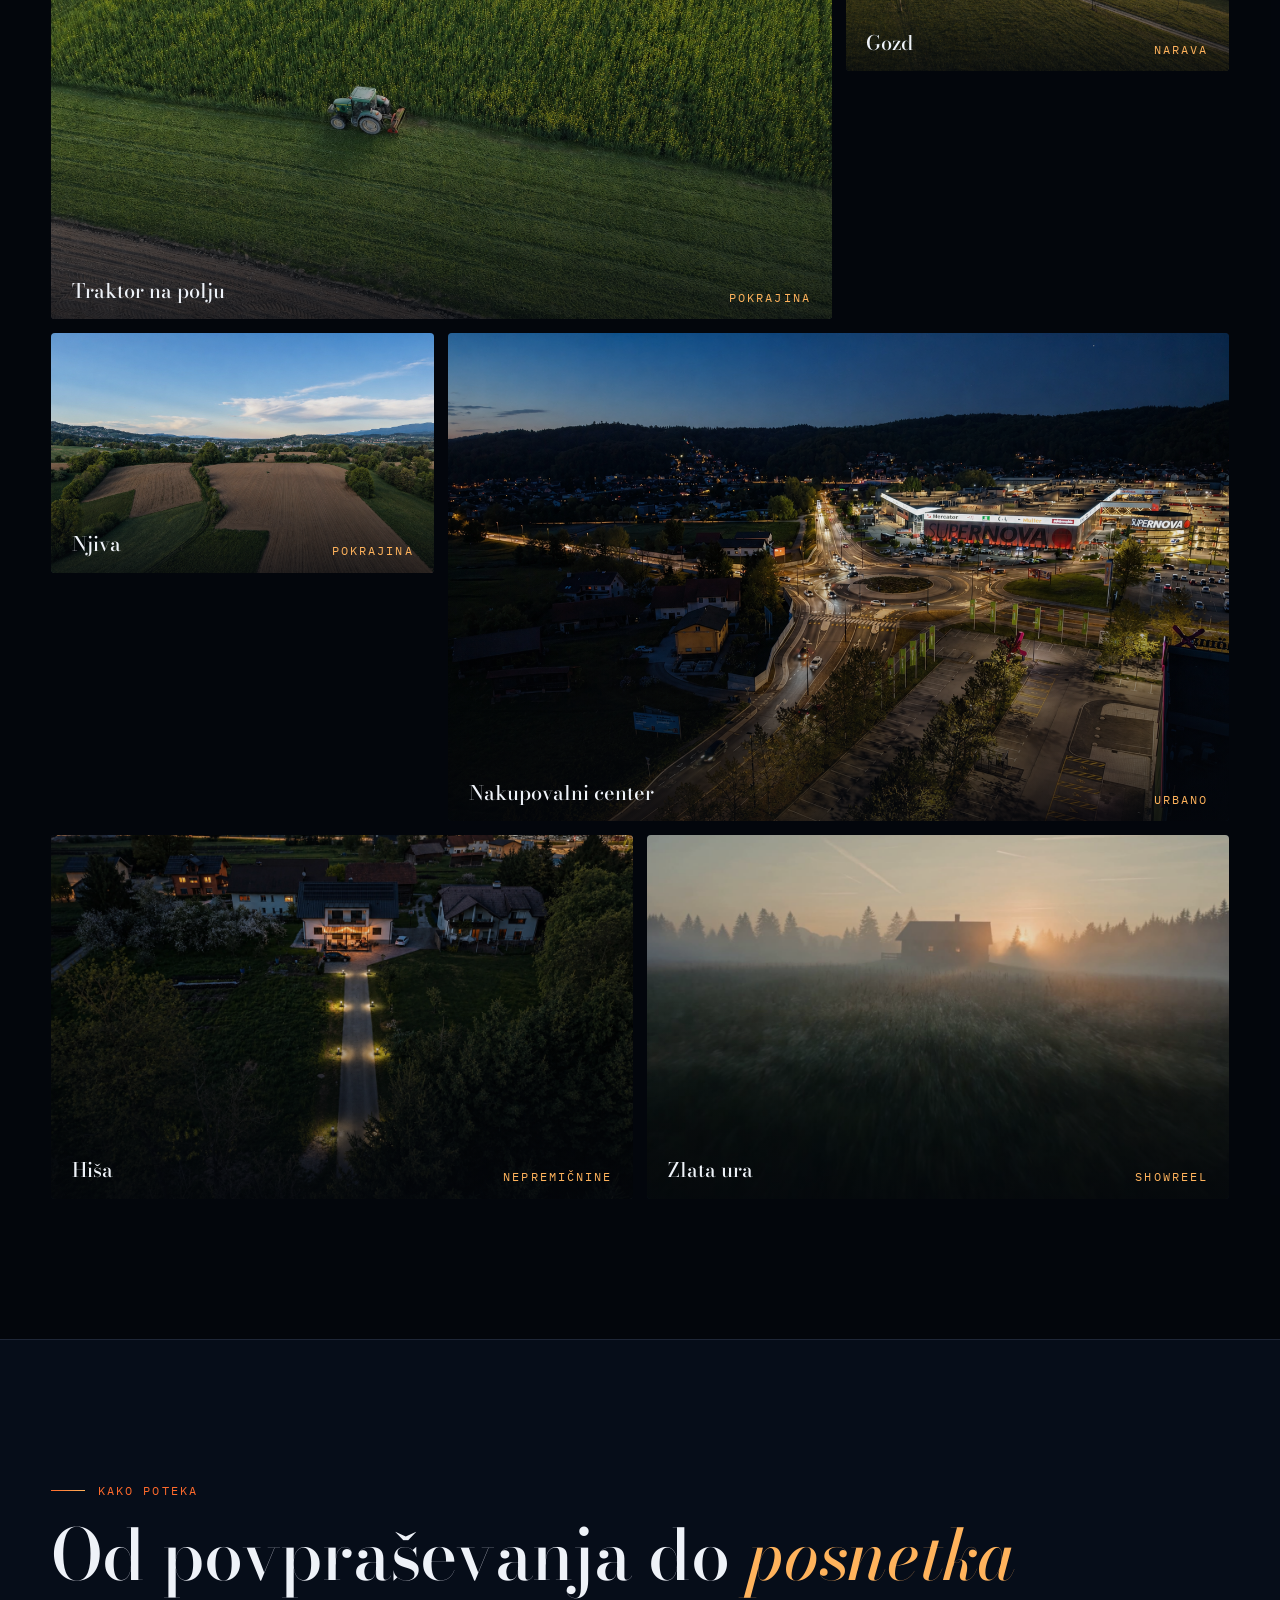
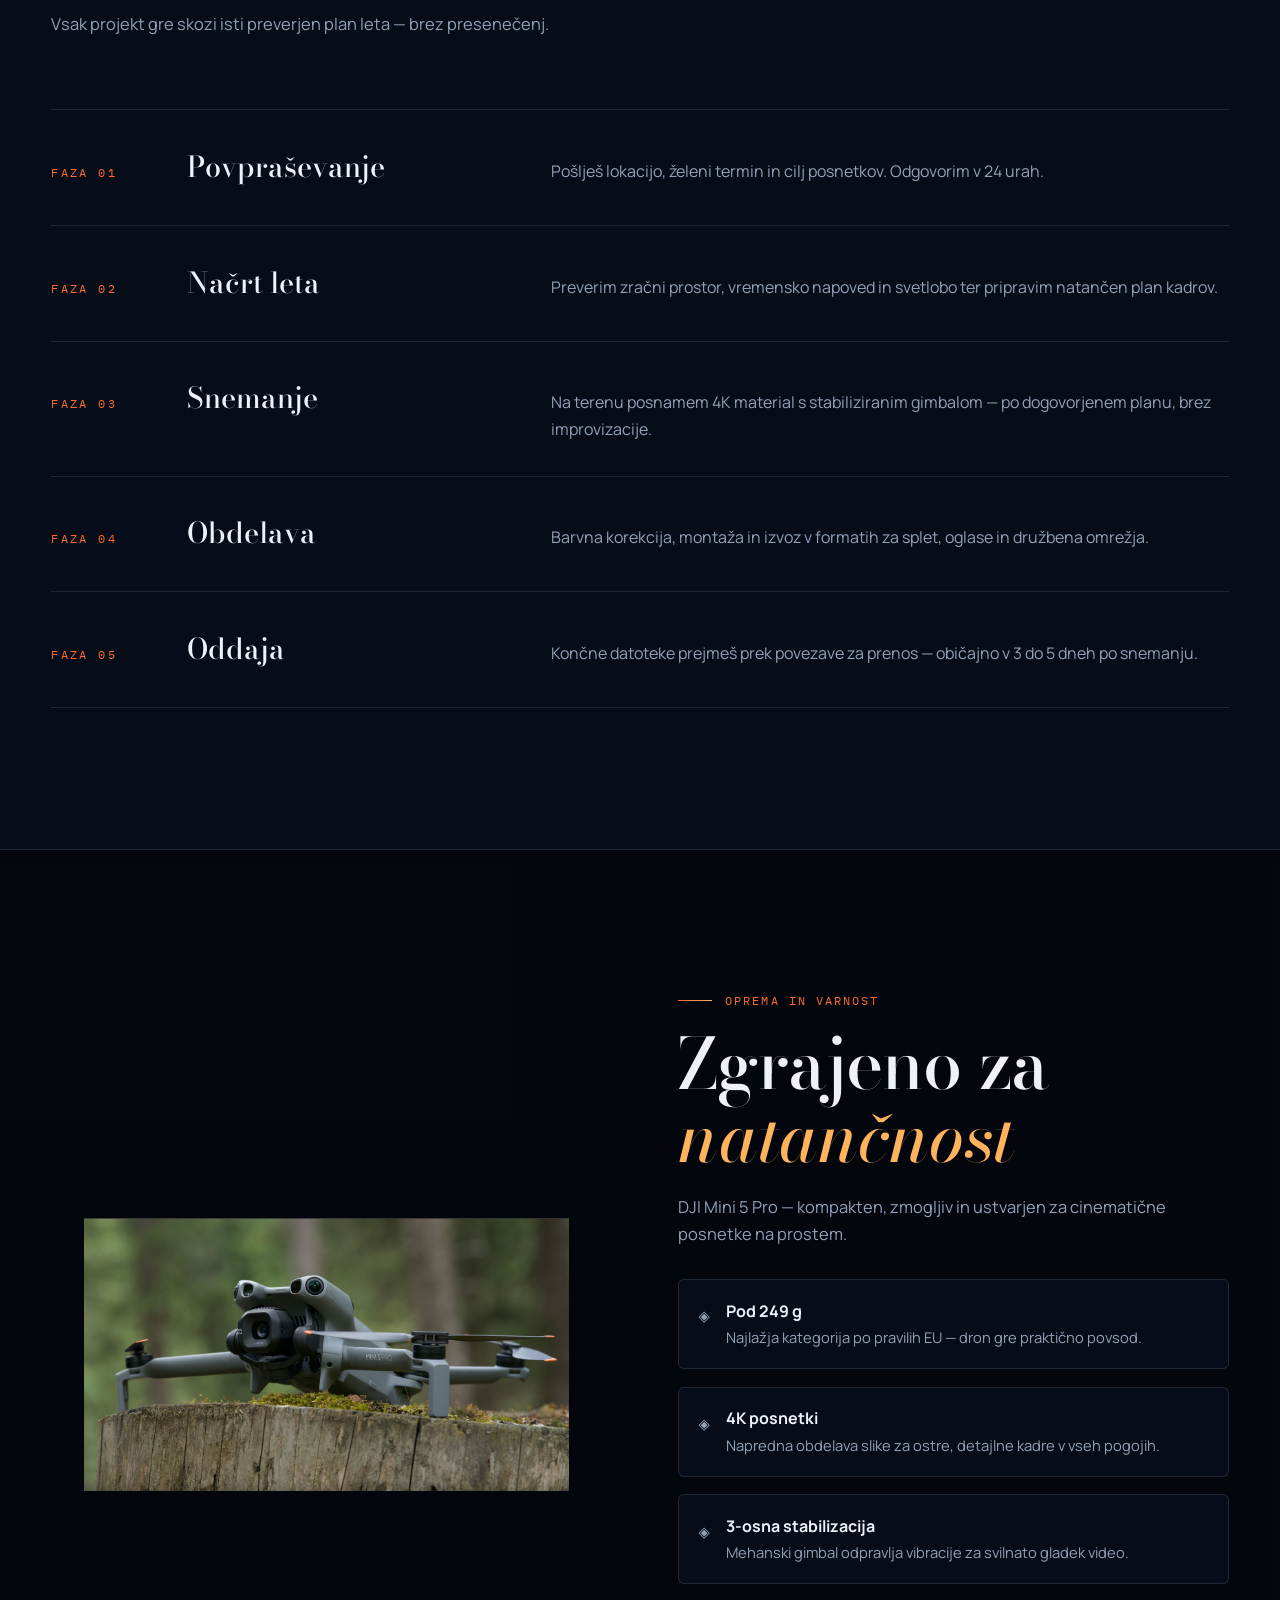
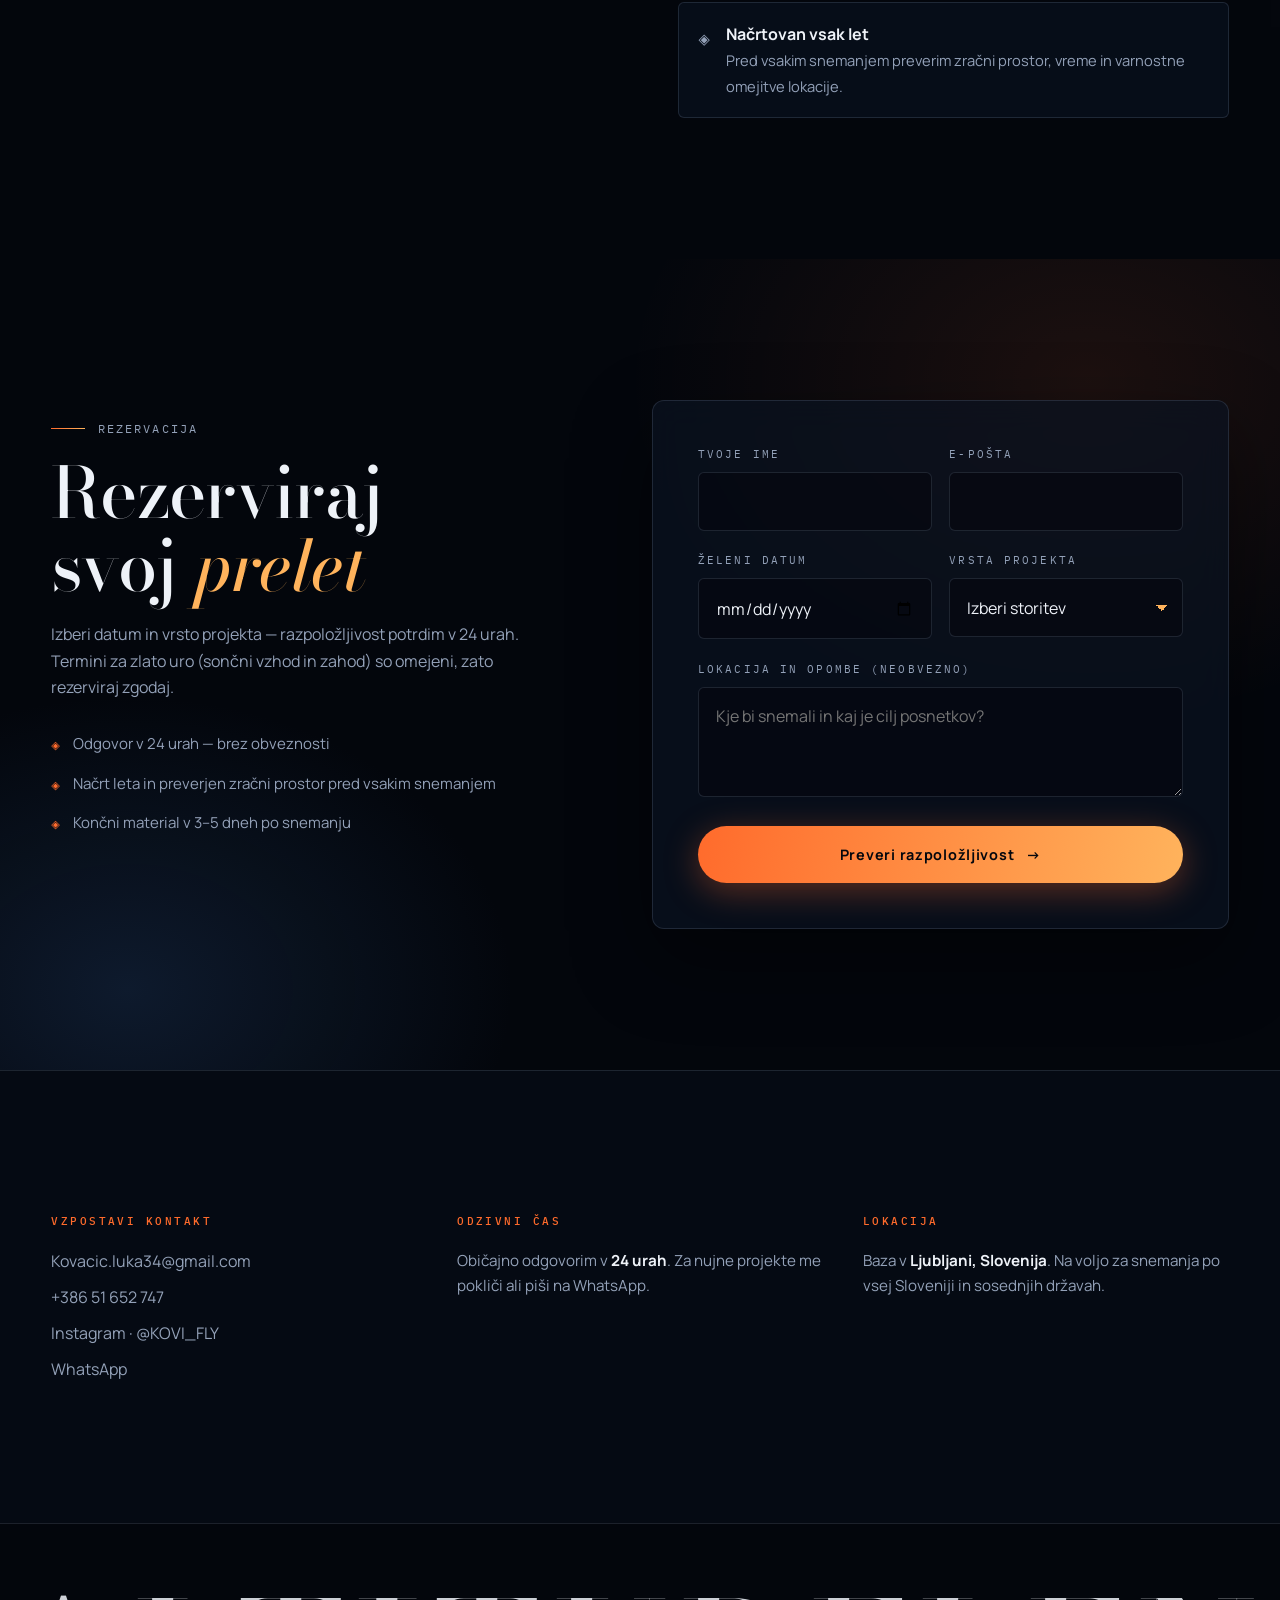
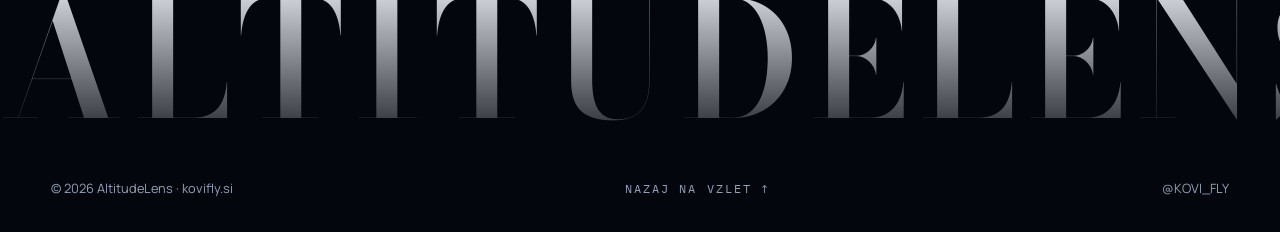
==== commit f7a796e9: "Casovno glajen crossfade: prehod je gladek tudi pri hitrem scrollu in anchor skokih" ====
--- a/index.html
+++ b/index.html
@@ -1255,8 +1255,11 @@
     skyA.addEventListener("loadedmetadata", function(){ durA = skyA.duration || durA; }, { once: true });
     skyB.addEventListener("loadedmetadata", function(){ durB = skyB.duration || durB; }, { once: true });
 
-    /* Cilji za rAF seek zanko */
-    var tA = 0, tB = 0, fB = 0, fDip = 0;
+    /* Cilji za rAF seek zanko.
+       fBT = CILJNA vrednost crossfada iz scrolla; fB = ZGLAJENA (prikazana).
+       Časovno glajenje: tudi če scroll v hipu preskoči prehodno okno
+       (hiter flick, klik na sidro v meniju), prehod vizualno traja ~0,7 s. */
+    var tA = 0, tB = 0, fBT = 0, fB = 0;
     function computeSky(){
       var doc = document.documentElement;
       var max = doc.scrollHeight - window.innerHeight;
@@ -1268,16 +1271,14 @@
          B teče čez [SPLIT-FADE … 1] → se že premika, ko se začne prikazovati */
       tA = Math.min(p / (SPLIT + FADE), 1) * durA;
       tB = Math.min(Math.max((p - (SPLIT - FADE)) / (1 - (SPLIT - FADE)), 0), 1) * durB;
-      /* crossfade z mehkim S-easingom čez okno SPLIT ± FADE */
-      fB = smooth((p - (SPLIT - FADE)) / (FADE * 2));
-      /* kinematografski dip: kratka zatemnitev z vrhom na sredini prehoda,
-         ki zamaskira razliko med kadroma */
-      fDip = smooth(1 - Math.abs(p - SPLIT) / FADE) * 0.6;
+      /* ciljni crossfade z mehkim S-easingom čez okno SPLIT ± FADE */
+      fBT = smooth((p - (SPLIT - FADE)) / (FADE * 2));
       /* skrij namig po prvih 4% */
       document.querySelector(".hero").classList.toggle("hint-hidden", p > 0.02);
     }
     window.addEventListener("scroll", computeSky, { passive: true });
     computeSky();
+    fB = fBT; /* ob nalaganju brez animacije na začetno stanje */
 
     (function seekLoop(){
       if (skyA.readyState >= 2 && Math.abs(skyA.currentTime - tA) > 0.02) {
@@ -1286,8 +1287,13 @@
       if (bLoaded && skyB.readyState >= 2 && Math.abs(skyB.currentTime - tB) > 0.02) {
         try { skyB.currentTime = tB; } catch(e){}
       }
+      /* časovno glajenje proti cilju (~0,7 s do izravnave) */
+      fB += (fBT - fB) * 0.075;
+      if (Math.abs(fBT - fB) < 0.002) fB = fBT;
       skyB.style.opacity = fB;
-      if (skyDip) skyDip.style.opacity = fDip;
+      /* dip sledi ZGLAJENEMU fadeu → vrh vedno na sredini prehoda,
+         ne glede na hitrost scrolla; zamaskira razliko med kadroma */
+      if (skyDip) skyDip.style.opacity = smooth(1 - Math.abs(2 * fB - 1)) * 0.6;
       requestAnimationFrame(seekLoop);
     })();
   }
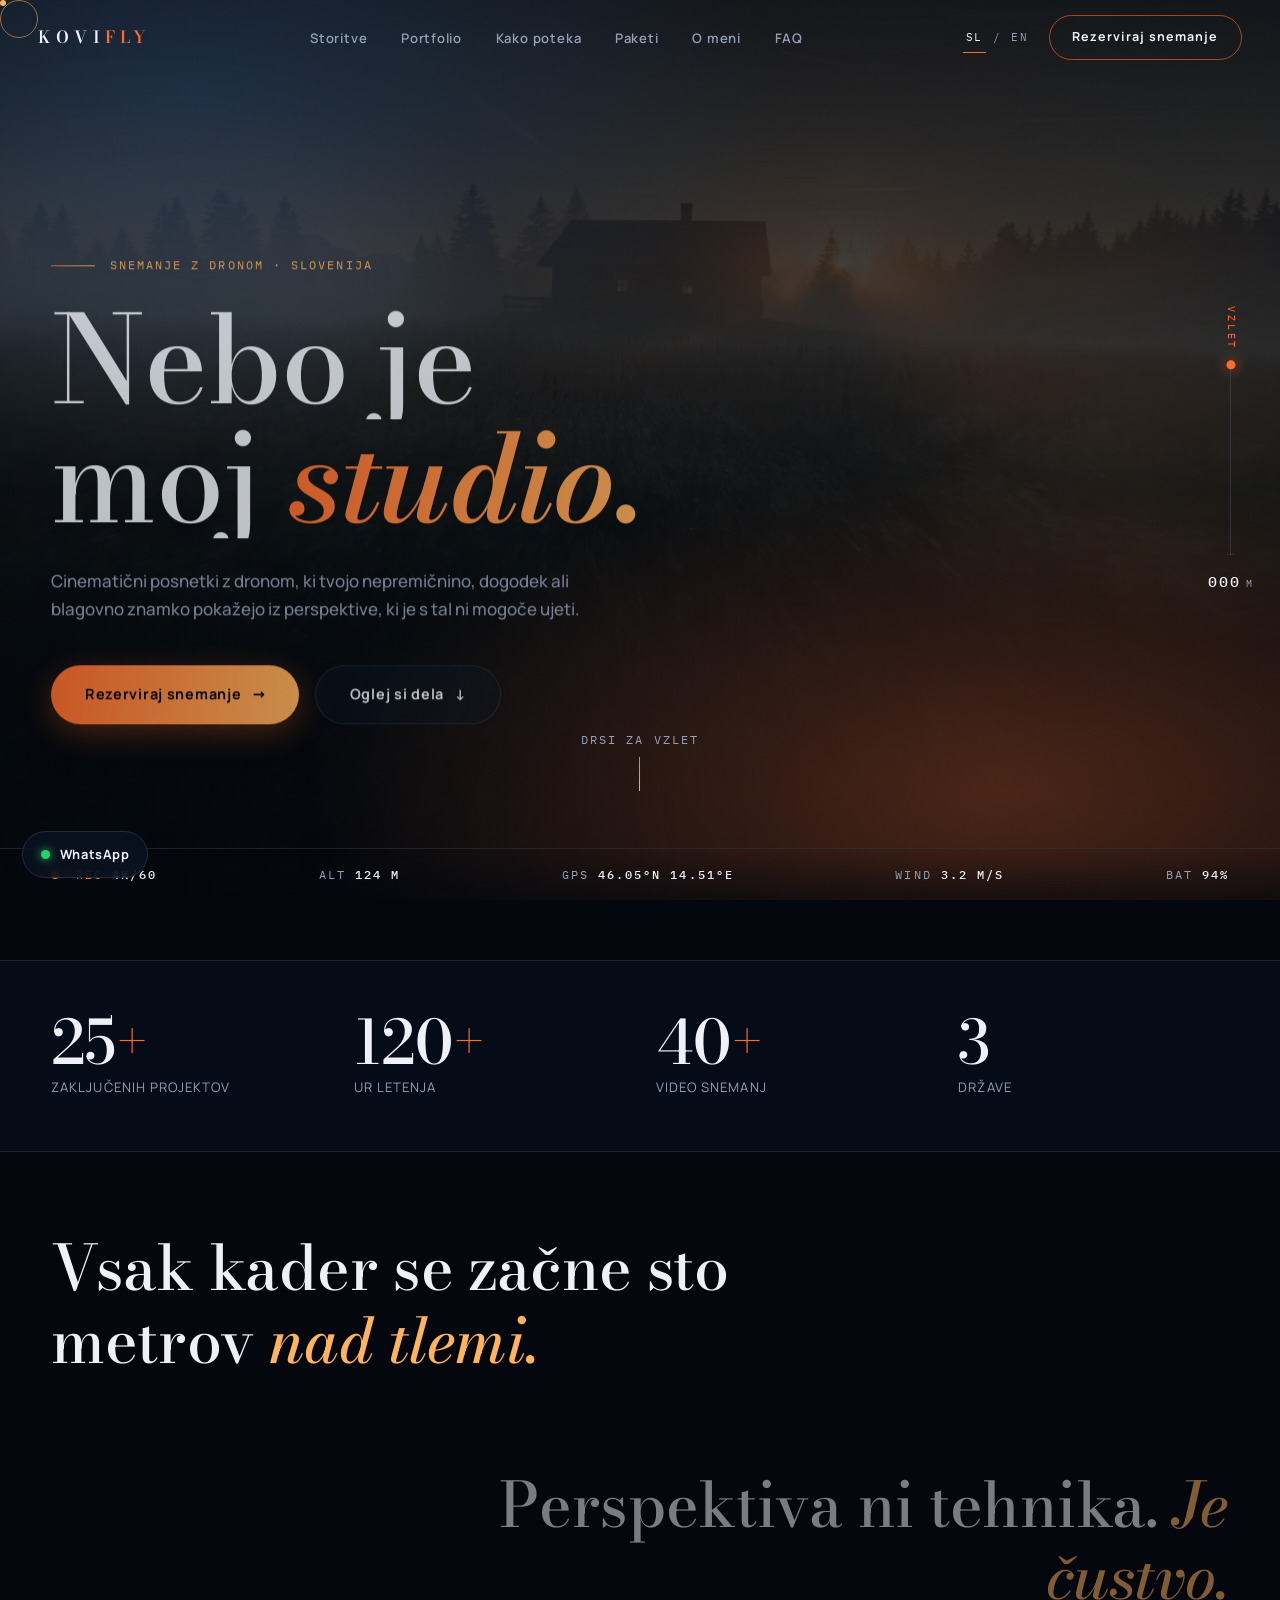
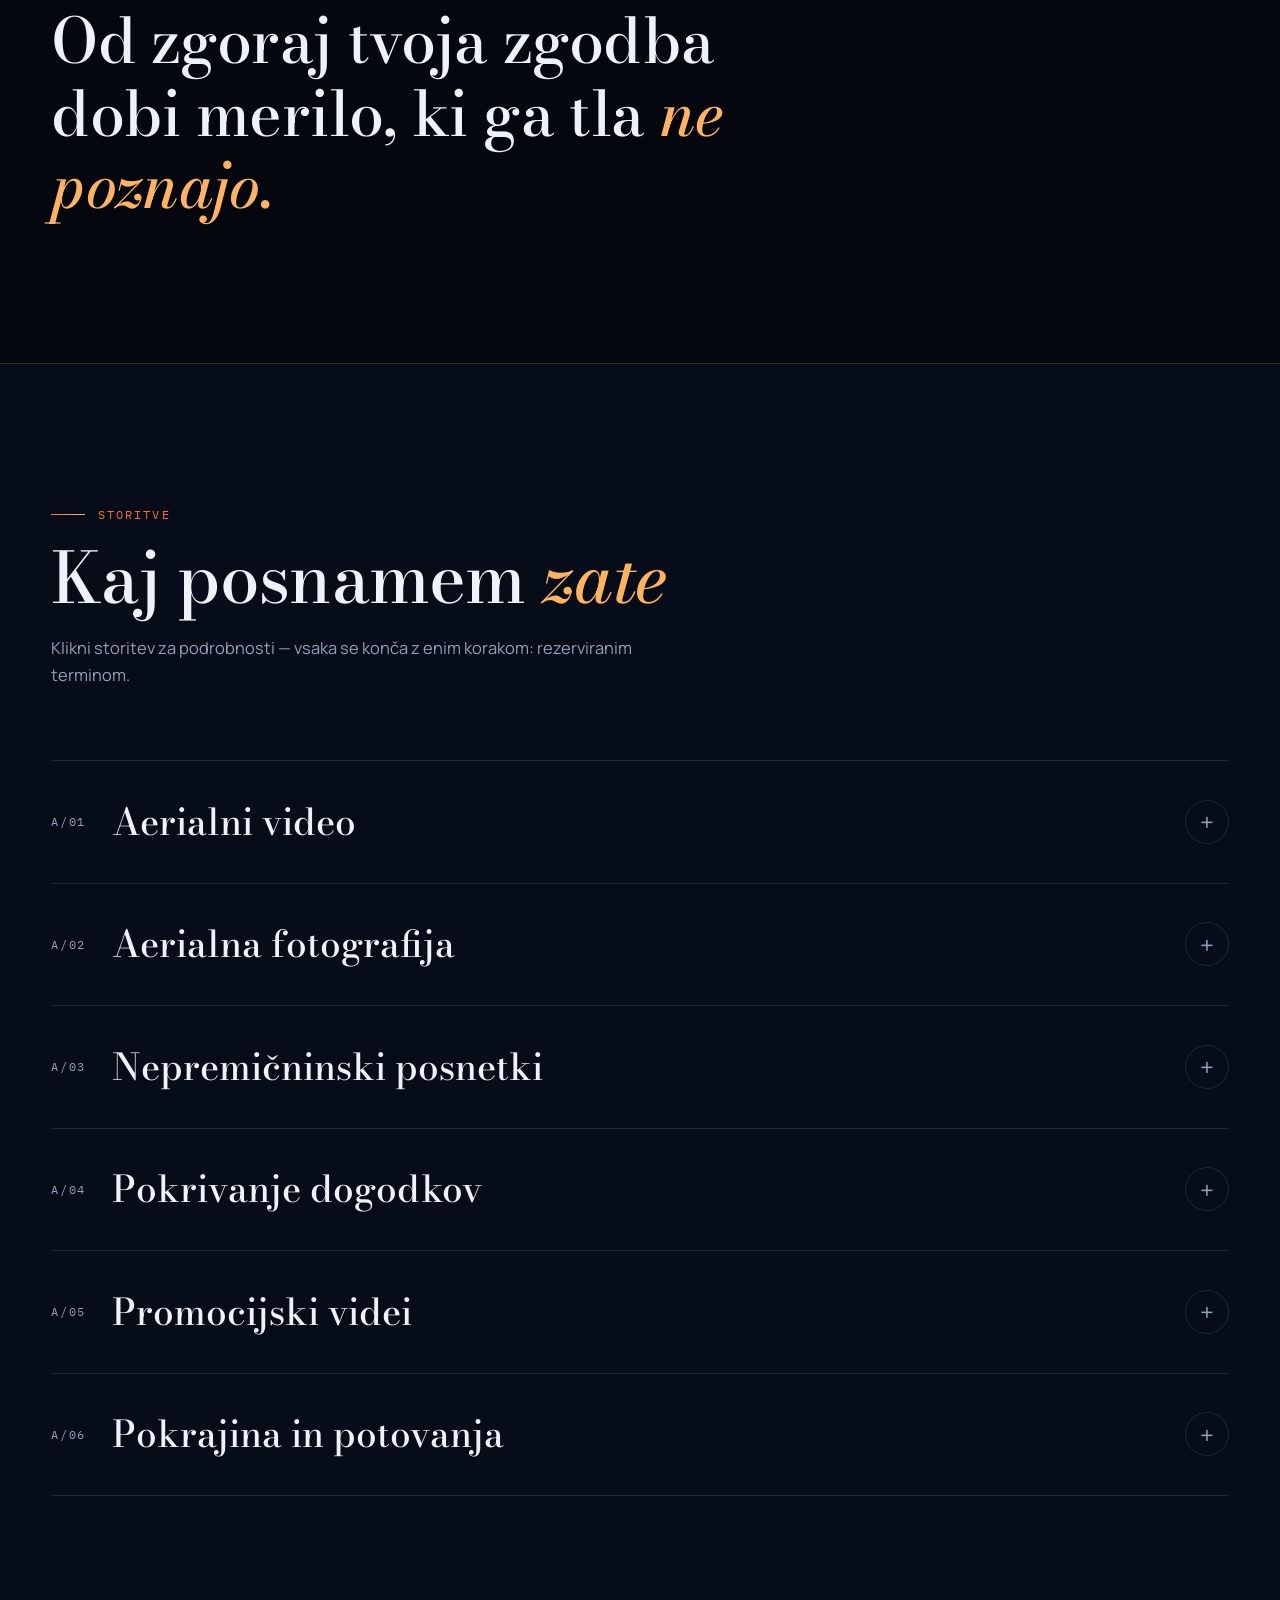
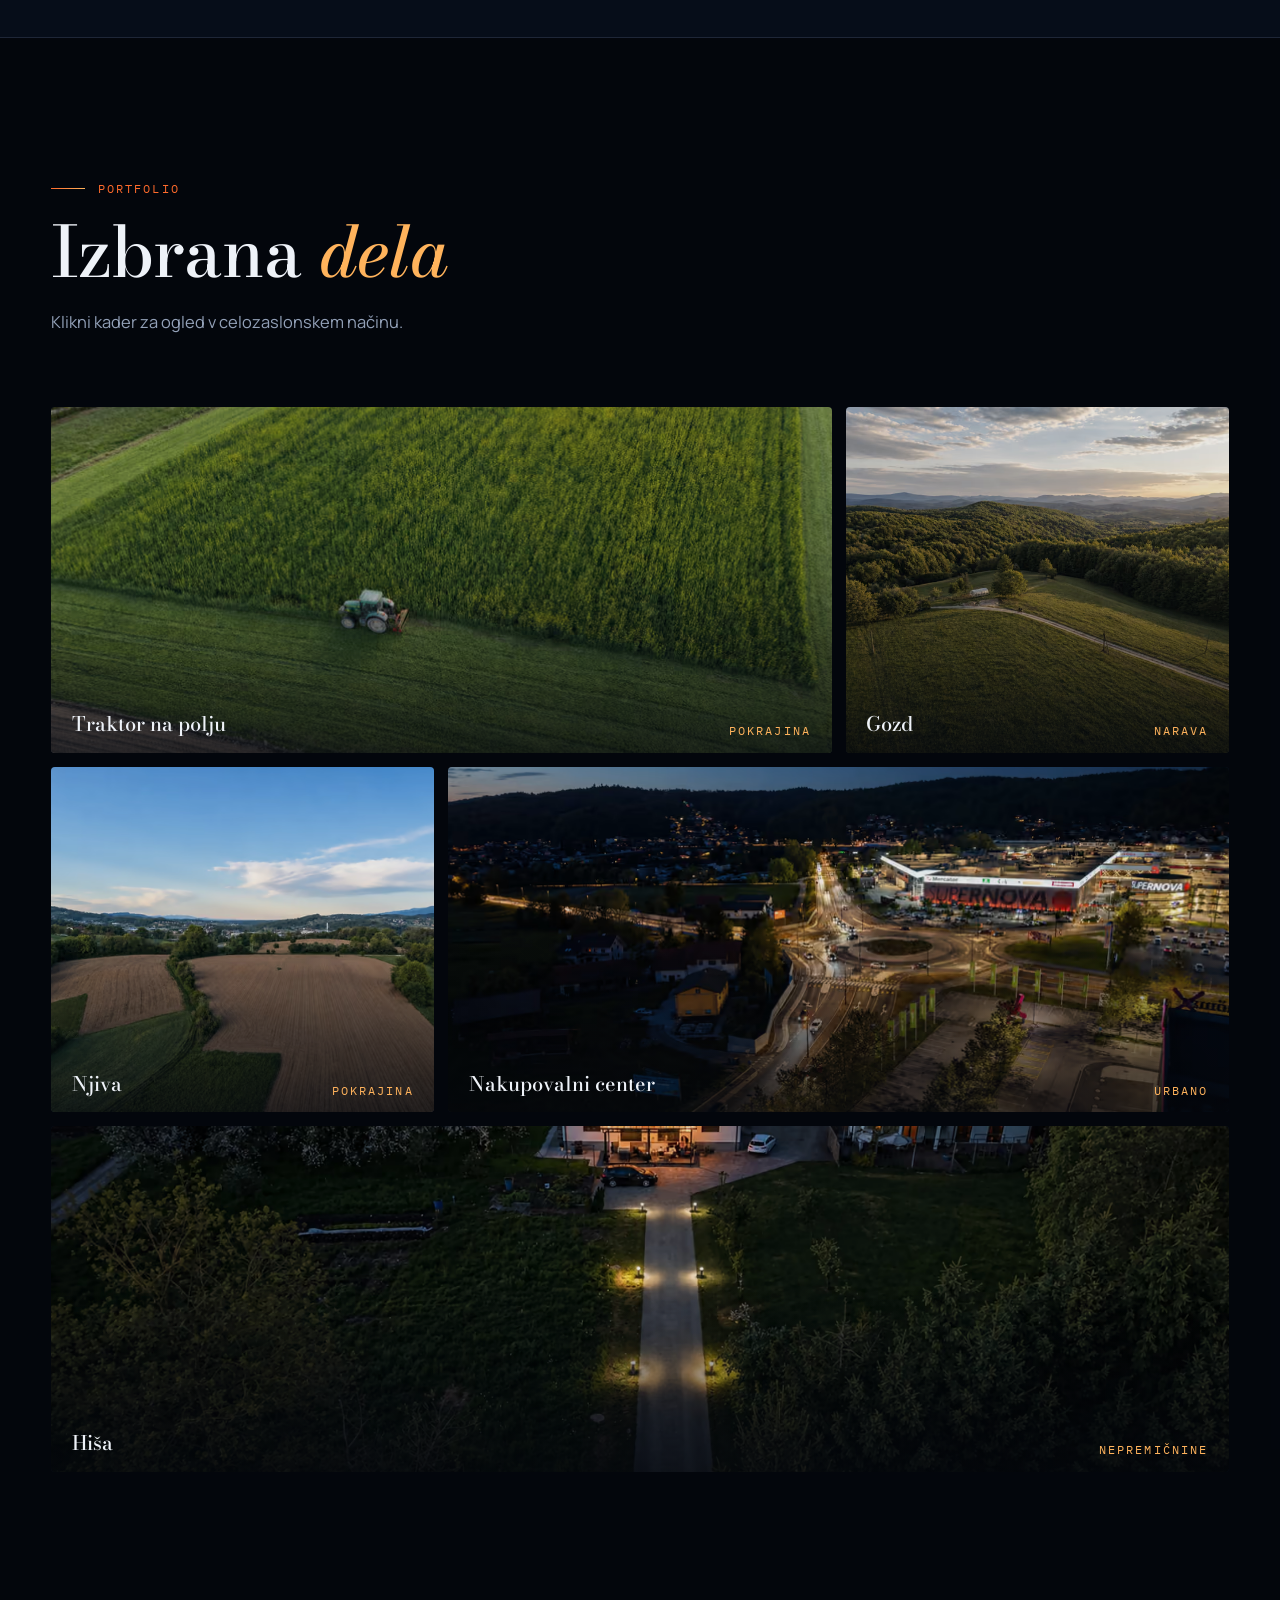
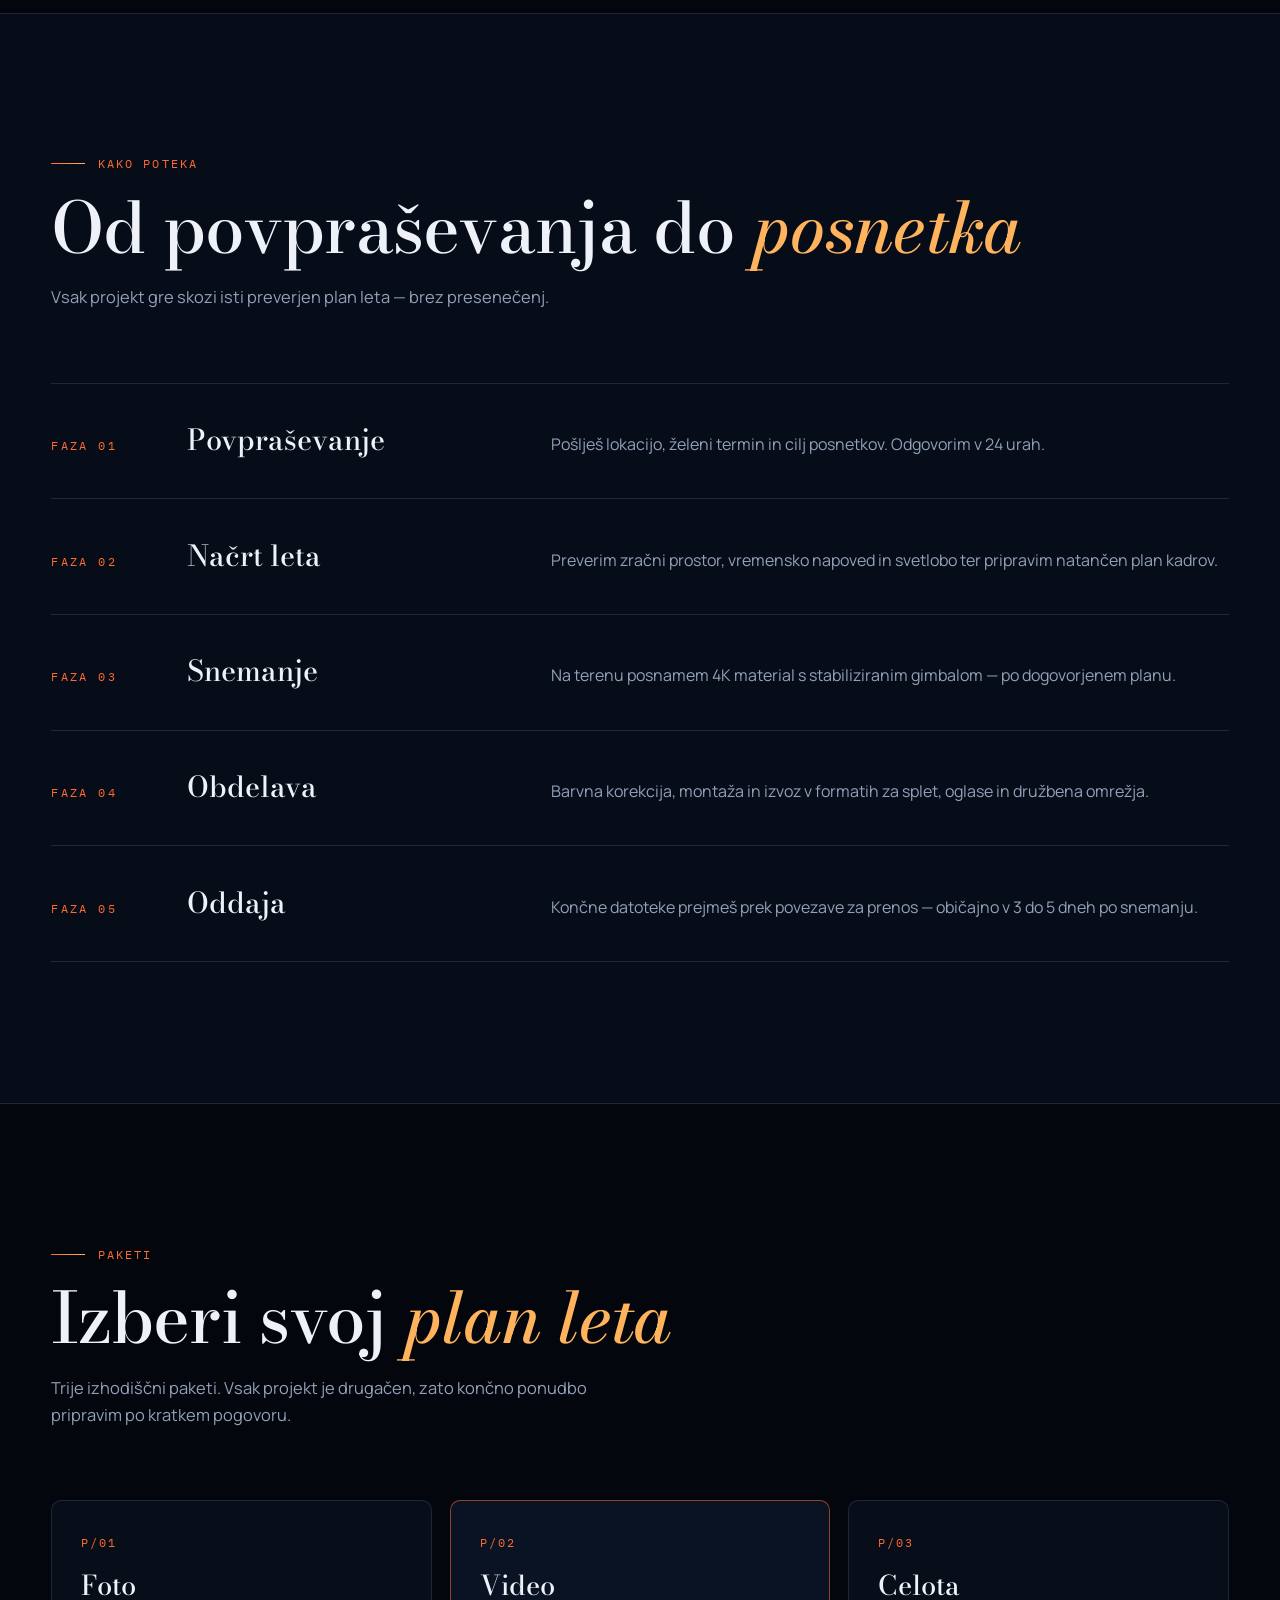
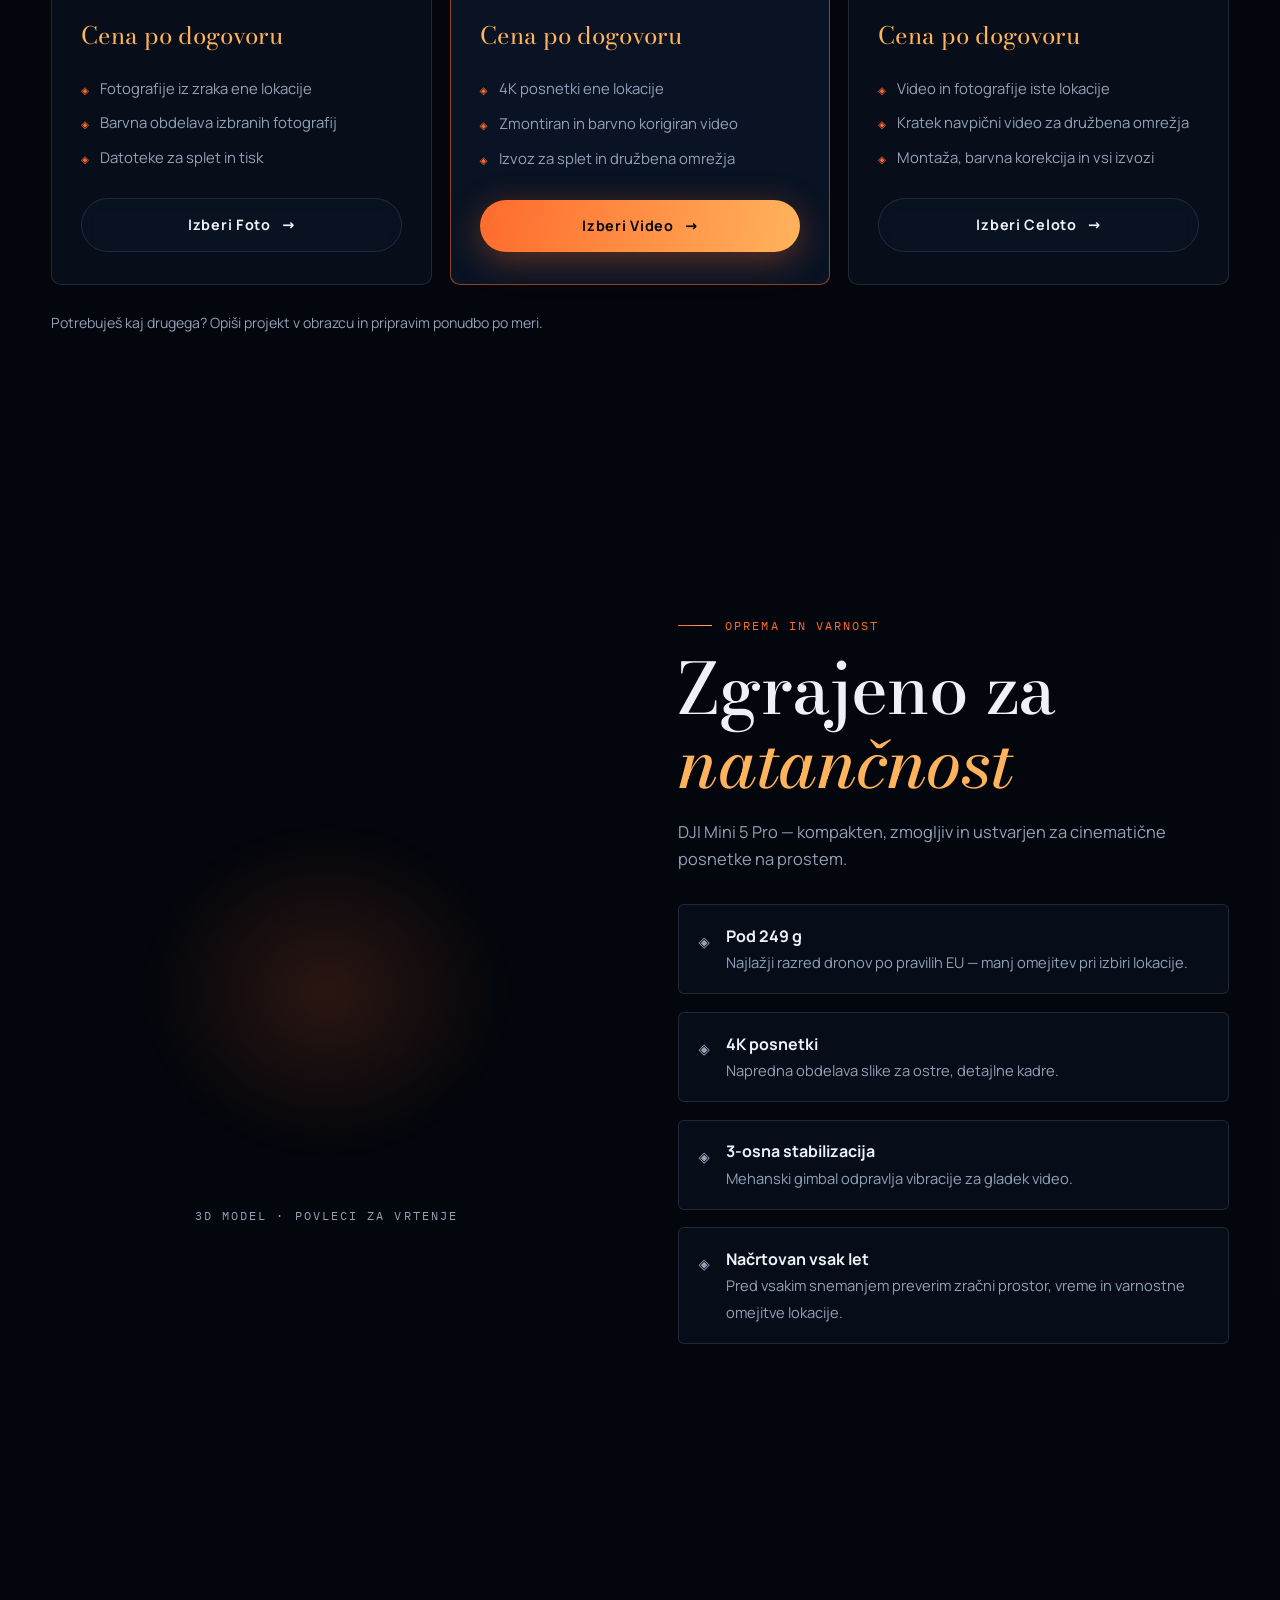
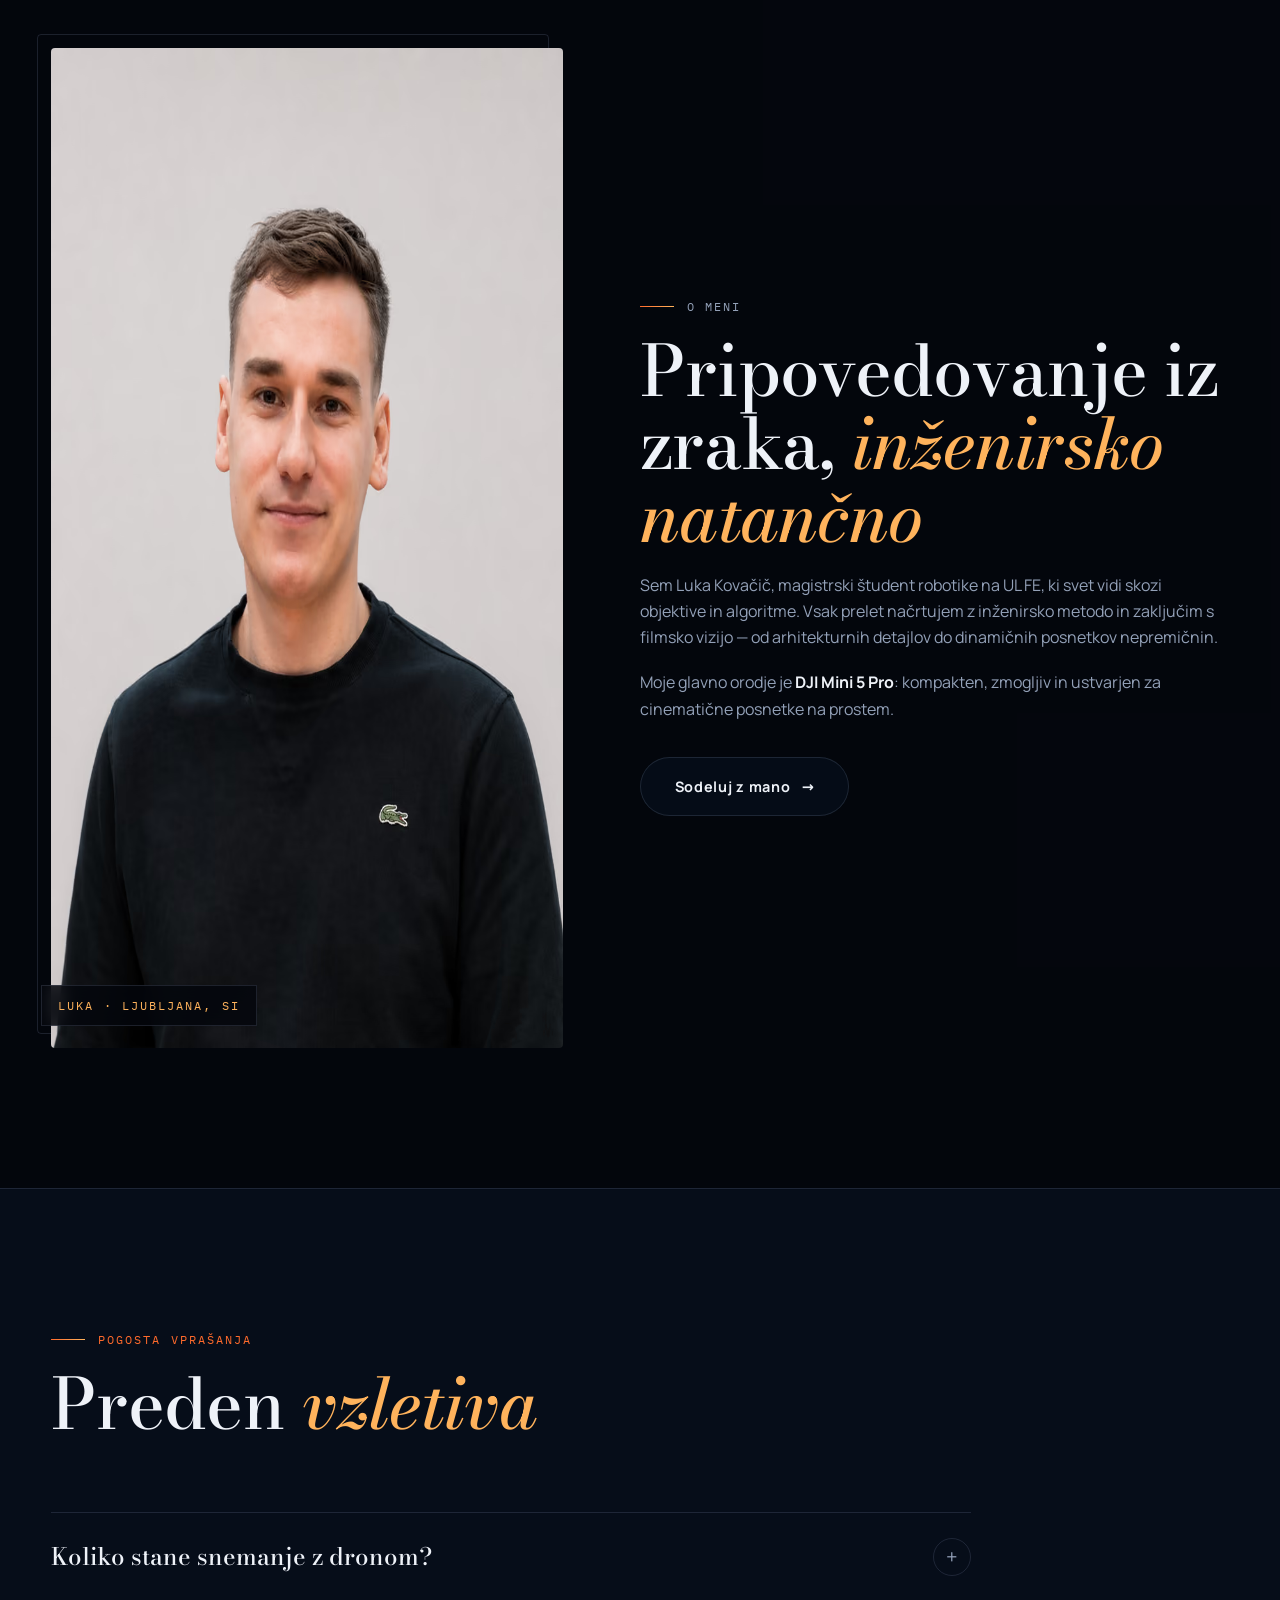
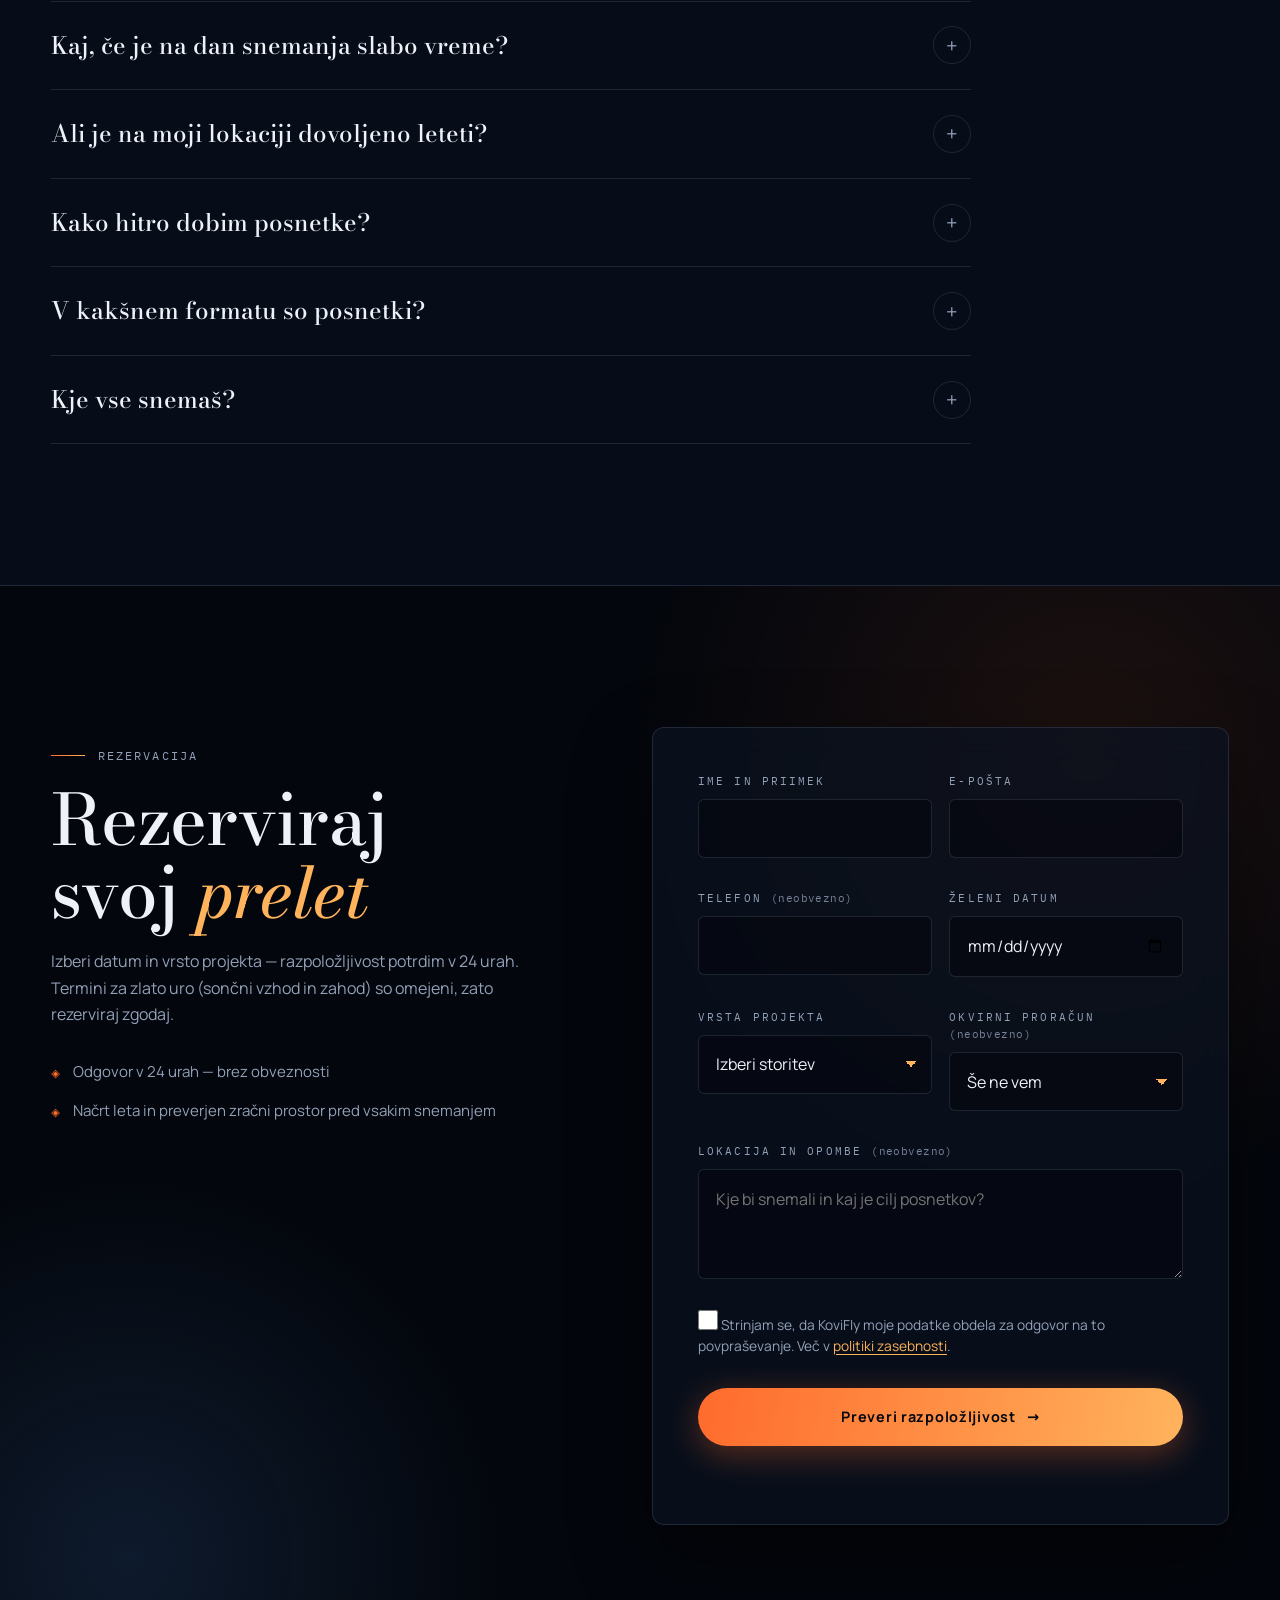
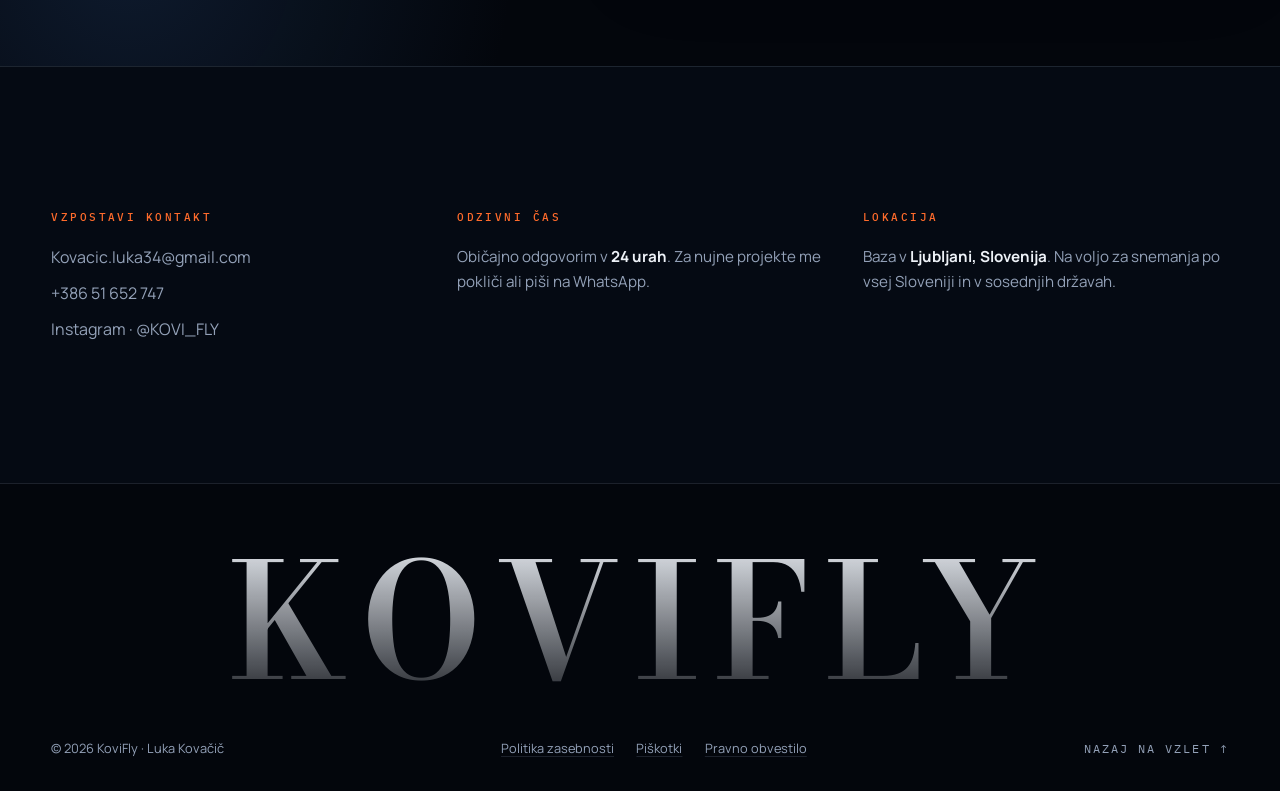
==== commit 0ec5490a: "F1: KoviFly — vsebina, SEO, performance osnova, SL/EN - znamka KoviFly povsod (title, og, logo, noga" ====
--- a/index.html
+++ b/index.html
@@ -3,566 +3,68 @@
 <head>
 <meta charset="UTF-8">
 <meta name="viewport" content="width=device-width, initial-scale=1.0">
-<title>AltitudeLens — Snemanje z dronom | Cinematični posnetki iz zraka, Slovenija</title>
-<meta name="description" content="Profesionalno snemanje z dronom v Sloveniji. Cinematični 4K aerialni posnetki nepremičnin, dogodkov in pokrajin. DJI Mini 5 Pro. Baza: Ljubljana.">
+<title>KoviFly — Snemanje z dronom v Sloveniji | 4K video</title>
+<meta name="description" content="Snemanje z dronom v Sloveniji: cinematični 4K posnetki in fotografije iz zraka za nepremičnine, dogodke in blagovne znamke. DJI Mini 5 Pro, baza Ljubljana.">
 <link rel="canonical" href="https://kovifly.si/">
-<meta property="og:title" content="AltitudeLens — Cinematični posnetki z dronom">
-<meta property="og:description" content="Nebo je moj studio. 4K aerialni video in fotografija za nepremičnine, dogodke in blagovne znamke. Slovenija.">
-<meta property="og:image" content="https://kovifly.si/hero-poster.jpg">
+<link rel="alternate" hreflang="sl" href="https://kovifly.si/">
+<link rel="alternate" hreflang="en" href="https://kovifly.si/en/">
+<link rel="alternate" hreflang="x-default" href="https://kovifly.si/">
+<meta name="theme-color" content="#04070d">
+<link rel="icon" href="/favicon.svg" type="image/svg+xml">
+<link rel="preload" href="/fonts/bodoni-moda-latin-wght-normal.woff2" as="font" type="font/woff2" crossorigin>
+<link rel="preload" href="/fonts/manrope-latin-wght-normal.woff2" as="font" type="font/woff2" crossorigin>
+<script>document.documentElement.classList.add("js")</script>
+<link rel="stylesheet" href="/css/main.css">
+
+<meta property="og:site_name" content="KoviFly">
+<meta property="og:title" content="KoviFly — Snemanje z dronom v Sloveniji | 4K video">
+<meta property="og:description" content="Nebo je moj studio. 4K video in fotografija iz zraka za nepremičnine, dogodke in blagovne znamke po vsej Sloveniji.">
+<meta property="og:image" content="https://kovifly.si/img/og.jpg">
+<meta property="og:image:width" content="1200">
+<meta property="og:image:height" content="630">
 <meta property="og:url" content="https://kovifly.si/">
 <meta property="og:type" content="website">
 <meta property="og:locale" content="sl_SI">
+<meta property="og:locale:alternate" content="en_GB">
 <meta name="twitter:card" content="summary_large_image">
-<meta name="theme-color" content="#04070d">
-
-<link rel="preconnect" href="https://fonts.googleapis.com">
-<link rel="preconnect" href="https://fonts.gstatic.com" crossorigin>
-<link href="https://fonts.googleapis.com/css2?family=Bodoni+Moda:ital,opsz,wght@0,6..96,400..900;1,6..96,400..900&family=Manrope:wght@400;500;600;700;800&family=IBM+Plex+Mono:wght@400;500&display=swap" rel="stylesheet">
-
-<style>
-/* ============================================================
-   ALTITUDELENS — kovifly.si
-   Cinematic aerial brand platform · dark altitude theme
-   Design tokens
-============================================================ */
-:root{
-  --ink:      #04070d;   /* nočno nebo */
-  --night:    #0a1322;   /* globoka modrina */
-  --panel:    #0e1a2e;   /* paneli / kartice */
-  --line:     rgba(178,198,234,.14);
-  --cloud:    #eef2f8;   /* primarno besedilo */
-  --haze:     #93a1b8;   /* sekundarno besedilo */
-  --ember:    #ff6b2c;   /* cinematična oranžna */
-  --amber:    #ffb35c;   /* zlata ura */
-  --grad:     linear-gradient(100deg,#ff6b2c 0%,#ffb35c 100%);
-  --display:  "Bodoni Moda", Didot, "Playfair Display", serif;
-  --body:     "Manrope", system-ui, sans-serif;
-  --mono:     "IBM Plex Mono", ui-monospace, monospace;
-  --ease:     cubic-bezier(.22,1,.36,1);
-  --nav-h:    76px;
+<script type="application/ld+json">
+{
+  "@context": "https://schema.org",
+  "@type": ["LocalBusiness", "ProfessionalService"],
+  "@id": "https://kovifly.si/#business",
+  "name": "KoviFly",
+  "description": "Snemanje in fotografiranje z dronom v Sloveniji — nepremičnine, dogodki, promocijski videi, pokrajina.",
+  "url": "https://kovifly.si/",
+  "image": "https://kovifly.si/img/og.jpg",
+  "telephone": "+38651652747",
+  "email": "Kovacic.luka34@gmail.com",
+  "founder": { "@type": "Person", "name": "Luka Kovačič" },
+  "address": { "@type": "PostalAddress", "addressLocality": "Ljubljana", "addressCountry": "SI" },
+  "geo": { "@type": "GeoCoordinates", "latitude": 46.05, "longitude": 14.51 },
+  "areaServed": { "@type": "Country", "name": "Slovenija" },
+  "sameAs": ["https://instagram.com/KOVI_FLY"],
+  "hasOfferCatalog": {
+    "@type": "OfferCatalog",
+    "name": "Storitve snemanja z dronom",
+    "itemListElement": [
+      { "@type": "Offer", "itemOffered": { "@type": "Service", "name": "Aerialni video", "provider": { "@id": "https://kovifly.si/#business" } } },
+      { "@type": "Offer", "itemOffered": { "@type": "Service", "name": "Aerialna fotografija", "provider": { "@id": "https://kovifly.si/#business" } } },
+      { "@type": "Offer", "itemOffered": { "@type": "Service", "name": "Nepremičninski posnetki z dronom", "provider": { "@id": "https://kovifly.si/#business" } } },
+      { "@type": "Offer", "itemOffered": { "@type": "Service", "name": "Snemanje dogodkov z dronom", "provider": { "@id": "https://kovifly.si/#business" } } },
+      { "@type": "Offer", "itemOffered": { "@type": "Service", "name": "Promocijski video z dronom", "provider": { "@id": "https://kovifly.si/#business" } } },
+      { "@type": "Offer", "itemOffered": { "@type": "Service", "name": "Pokrajina in potovanja", "provider": { "@id": "https://kovifly.si/#business" } } }
+    ]
+  }
 }
-
-*,*::before,*::after{margin:0;padding:0;box-sizing:border-box}
-html{scroll-behavior:smooth}
-html.lenis{scroll-behavior:auto}
-body{
-  background:var(--ink);
-  color:var(--cloud);
-  font-family:var(--body);
-  font-size:16px;
-  line-height:1.65;
-  -webkit-font-smoothing:antialiased;
-  overflow-x:hidden;
-}
-img,video{display:block;max-width:100%}
-a{color:inherit;text-decoration:none}
-button{font:inherit;color:inherit;background:none;border:0;cursor:pointer}
-::selection{background:var(--ember);color:var(--ink)}
-
-:focus-visible{outline:2px solid var(--amber);outline-offset:3px;border-radius:2px}
-
-.mono{font-family:var(--mono);font-size:.72rem;letter-spacing:.18em;text-transform:uppercase}
-.wrap{width:min(1240px,92vw);margin-inline:auto}
-
-/* filmsko zrno čez celo stran — subtilno */
-body::after{
-  content:"";position:fixed;inset:0;pointer-events:none;z-index:6;
-  opacity:.05;mix-blend-mode:overlay;
-  background-image:url("data:image/svg+xml,%3Csvg xmlns='http://www.w3.org/2000/svg' width='140' height='140'%3E%3Cfilter id='n'%3E%3CfeTurbulence type='fractalNoise' baseFrequency='0.9' numOctaves='2'/%3E%3C/filter%3E%3Crect width='140' height='140' filter='url(%23n)' opacity='0.6'/%3E%3C/svg%3E");
-}
-
-/* ============ PRELOADER ============ */
-#loader{
-  position:fixed;inset:0;z-index:200;display:flex;align-items:center;justify-content:center;
-  background:var(--ink);
-  transition:opacity .7s var(--ease),visibility .7s;
-  animation:loaderAuto .8s ease 3.4s forwards; /* varovalka: skrije se tudi brez JS */
-}
-#loader.done{opacity:0;visibility:hidden}
-@keyframes loaderAuto{to{opacity:0;visibility:hidden}}
-.loader-inner{text-align:center}
-.loader-brand{
-  font-family:var(--display);font-weight:600;font-size:clamp(1.4rem,4vw,2.2rem);
-  letter-spacing:.32em;text-indent:.32em;
-}
-.loader-alt{display:block;margin-top:1.1rem;color:var(--haze)}
-.loader-alt b{color:var(--amber);font-weight:500}
-.loader-bar{width:180px;height:1px;background:var(--line);margin:1.2rem auto 0;overflow:hidden}
-.loader-bar i{display:block;height:100%;width:0;background:var(--grad)}
-
-/* ============ ALTIMETER (podpis strani) ============ */
-.altimeter{
-  position:fixed;right:26px;top:50%;transform:translateY(-50%);
-  z-index:60;display:flex;flex-direction:column;align-items:center;gap:.9rem;
-  color:var(--haze);pointer-events:none;
-}
-.alt-tape{position:relative;width:1px;height:190px;background:var(--line)}
-.alt-tape::before,.alt-tape::after{
-  content:"";position:absolute;left:-3px;width:7px;height:1px;background:var(--line);
-}
-.alt-tape::before{top:0}
-.alt-tape::after{bottom:0}
-.alt-marker{
-  position:absolute;left:50%;top:0;width:9px;height:9px;border-radius:50%;
-  background:var(--ember);transform:translate(-50%,-50%);
-  box-shadow:0 0 14px rgba(255,107,44,.8);
-}
-.alt-read{display:flex;align-items:baseline;gap:.3rem}
-.alt-read b{color:var(--cloud);font-weight:500;font-size:.95rem;font-variant-numeric:tabular-nums}
-.alt-read span{font-size:.62rem}
-.alt-sec{writing-mode:vertical-rl;letter-spacing:.3em;font-size:.6rem;color:var(--ember)}
-@media(max-width:1100px){.altimeter{display:none}}
-
-/* ============ CURSOR ============ */
-.cursor-dot,.cursor-ring{position:fixed;top:0;left:0;pointer-events:none;z-index:150;border-radius:50%}
-.cursor-dot{width:6px;height:6px;background:var(--amber)}
-.cursor-ring{
-  width:38px;height:38px;border:1px solid rgba(255,179,92,.55);
-  display:flex;align-items:center;justify-content:center;
-  transition:width .35s var(--ease),height .35s var(--ease),background .35s,border-color .35s;
-}
-.cursor-ring span{
-  font-family:var(--mono);font-size:.58rem;letter-spacing:.2em;color:var(--ink);
-  opacity:0;transition:opacity .25s;
-}
-.cursor-ring.is-view{width:84px;height:84px;background:var(--amber);border-color:var(--amber)}
-.cursor-ring.is-view span{opacity:1}
-.cursor-ring.is-link{width:56px;height:56px;border-color:var(--ember)}
-@media(pointer:coarse){.cursor-dot,.cursor-ring{display:none}}
-
-/* ============ NAV ============ */
-.nav{
-  position:fixed;top:0;left:0;right:0;z-index:100;height:var(--nav-h);
-  display:flex;align-items:center;
-  transition:background .5s var(--ease),backdrop-filter .5s,border-color .5s;
-  border-bottom:1px solid transparent;
-}
-.nav.scrolled{
-  background:rgba(4,7,13,.72);
-  backdrop-filter:blur(18px);-webkit-backdrop-filter:blur(18px);
-  border-bottom-color:var(--line);
-}
-.nav-inner{width:min(1360px,94vw);margin-inline:auto;display:flex;align-items:center;justify-content:space-between}
-.nav-logo{font-family:var(--display);font-weight:600;font-size:1.05rem;letter-spacing:.3em}
-.nav-logo em{color:var(--ember);font-style:normal}
-.nav-links{display:flex;gap:2.1rem;list-style:none}
-.nav-links a{position:relative;font-size:.82rem;font-weight:600;letter-spacing:.06em;color:var(--haze);transition:color .3s}
-.nav-links a::after{
-  content:"";position:absolute;left:0;bottom:-6px;width:100%;height:1px;
-  background:var(--grad);transform:scaleX(0);transform-origin:right;transition:transform .4s var(--ease);
-}
-.nav-links a:hover{color:var(--cloud)}
-.nav-links a:hover::after{transform:scaleX(1);transform-origin:left}
-.nav-cta{
-  font-size:.78rem;font-weight:700;letter-spacing:.08em;padding:.72rem 1.4rem;
-  border:1px solid rgba(255,107,44,.6);border-radius:100px;color:var(--cloud);
-  transition:background .35s,color .35s,box-shadow .35s;
-}
-.nav-cta:hover{background:var(--ember);color:var(--ink);box-shadow:0 0 26px rgba(255,107,44,.4)}
-.burger{display:none;flex-direction:column;gap:6px;padding:.5rem;z-index:120}
-.burger i{display:block;width:26px;height:2px;background:var(--cloud);transition:transform .4s var(--ease),opacity .3s}
-@media(max-width:920px){
-  .nav-links,.nav .nav-cta{display:none}
-  .burger{display:flex}
-}
-.mobile-menu{
-  position:fixed;inset:0;z-index:110;background:rgba(4,7,13,.96);
-  backdrop-filter:blur(20px);display:flex;flex-direction:column;justify-content:center;
-  padding:0 8vw;opacity:0;visibility:hidden;transition:opacity .45s var(--ease),visibility .45s;
-}
-.mobile-menu.open{opacity:1;visibility:visible}
-.mobile-menu a{
-  font-family:var(--display);font-size:clamp(1.9rem,8vw,2.8rem);font-weight:500;
-  padding:.55rem 0;border-bottom:1px solid var(--line);color:var(--cloud);
-}
-.mobile-menu a em{font-style:italic;color:var(--amber)}
-.mobile-menu .mono{margin-top:2rem;color:var(--haze)}
-body.menu-open .burger i:nth-child(1){transform:translateY(8px) rotate(45deg)}
-body.menu-open .burger i:nth-child(2){opacity:0}
-body.menu-open .burger i:nth-child(3){transform:translateY(-8px) rotate(-45deg)}
-
-/* ============ SKY — fiksno video ozadje čez CELO stran ============ */
-/* Video je prilepljen za vsem; scroll scrubа frame, vsebina teče čez.
-   Pri ~52% strani se sky-a (vzlet, 15s) prelije v sky-b (7s). */
-.sky{position:fixed;inset:0;z-index:0;pointer-events:none;background:var(--ink);overflow:hidden}
-.sky video,.sky img{position:absolute;inset:0;width:100%;height:100%;object-fit:cover}
-#skyB{opacity:0}
-.sky-dip{position:absolute;inset:0;background:#04070d;opacity:0;will-change:opacity}
-.sky-veil{
-  position:absolute;inset:0;
-  background:linear-gradient(180deg,rgba(4,7,13,.55) 0%,rgba(4,7,13,.22) 32%,rgba(4,7,13,.4) 100%);
-}
-/* vsa vsebina nad videom */
-section,.stats,.footer,.nav{position:relative;z-index:1}
-
-/* ============ HERO (prozoren, video za njim) ============ */
-.hero{
-  position:relative;min-height:100svh;
-  display:flex;align-items:flex-end;overflow:hidden;
-}
-.hero-shade{position:absolute;inset:0;z-index:2;pointer-events:none}
-.hero-shade::before{
-  content:"";position:absolute;inset:0;
-  background:linear-gradient(180deg,rgba(4,7,13,.55) 0%,rgba(4,7,13,.15) 38%,rgba(4,7,13,.45) 72%,rgba(4,7,13,.6) 100%);
-}
-.hero-shade::after{ /* sončni zahod na obzorju */
-  content:"";position:absolute;inset:0;
-  background:radial-gradient(90% 60% at 78% 88%,rgba(255,107,44,.28),transparent 60%),
-             radial-gradient(70% 50% at 15% 10%,rgba(30,58,95,.5),transparent 65%);
-  mix-blend-mode:screen;
-}
-.hero-cloud{position:absolute;z-index:3;filter:blur(60px);opacity:.35;pointer-events:none;border-radius:50%}
-.hero-cloud.c1{width:46vw;height:22vw;left:-12vw;top:16%;background:rgba(147,161,184,.35);animation:drift 26s linear infinite alternate}
-.hero-cloud.c2{width:38vw;height:18vw;right:-10vw;top:38%;background:rgba(255,179,92,.16);animation:drift 34s linear infinite alternate-reverse}
-@keyframes drift{from{transform:translateX(0)}to{transform:translateX(9vw)}}
-
-.hero-content{position:relative;z-index:5;width:min(1240px,92vw);margin:0 auto;padding:0 0 9.5rem}
-/* Namig za nadaljnji scroll — utripa nad HUD, izgine ko se začne scrub */
-.hero-hint{
-  position:absolute;left:50%;bottom:6.5rem;transform:translateX(-50%);
-  z-index:5;color:var(--haze);text-align:center;pointer-events:none;
-  transition:opacity .5s var(--ease);
-}
-.hero-hint span{display:block;margin-bottom:.5rem}
-.hero-hint i{
-  display:inline-block;width:1px;height:34px;background:var(--grad);
-  transform-origin:top;animation:hintPulse 2s var(--ease) infinite;
-}
-@keyframes hintPulse{0%,100%{transform:scaleY(.2);opacity:.4}50%{transform:scaleY(1);opacity:1}}
-.hero.hint-hidden .hero-hint{opacity:0}
-.hero-eyebrow{display:flex;align-items:center;gap:.9rem;color:var(--amber);margin-bottom:1.6rem}
-.hero-eyebrow::before{content:"";width:44px;height:1px;background:var(--grad)}
-.hero h1{
-  font-family:var(--display);font-weight:500;
-  font-size:clamp(3.1rem,9.5vw,8.6rem);
-  line-height:.98;letter-spacing:-.01em;text-wrap:balance;
-}
-.hero h1 em{font-style:italic;font-weight:600;background:var(--grad);-webkit-background-clip:text;background-clip:text;color:transparent}
-.hero-line{display:block;overflow:hidden}
-.hero-line span{display:inline-block}
-.hero-sub{
-  max-width:34rem;margin-top:1.8rem;color:var(--haze);font-size:1.06rem;font-weight:500;
-}
-.hero-ctas{display:flex;flex-wrap:wrap;gap:1rem;margin-top:2.6rem}
-.btn{
-  display:inline-flex;align-items:center;gap:.7rem;
-  padding:1.05rem 2.1rem;border-radius:100px;
-  font-weight:700;font-size:.9rem;letter-spacing:.05em;
-  transition:transform .35s var(--ease),box-shadow .35s,background .35s,color .35s,border-color .35s;
-}
-.btn-primary{background:var(--grad);color:var(--ink);box-shadow:0 8px 34px rgba(255,107,44,.35)}
-.btn-primary:hover{transform:translateY(-3px);box-shadow:0 14px 44px rgba(255,107,44,.5)}
-.btn-ghost{border:1px solid var(--line);color:var(--cloud);background:rgba(14,26,46,.35);backdrop-filter:blur(8px)}
-.btn-ghost:hover{border-color:var(--amber);transform:translateY(-3px)}
-.btn .arr{transition:transform .35s var(--ease)}
-.btn:hover .arr{transform:translateX(5px)}
-
-.hero-hud{
-  position:absolute;left:0;right:0;bottom:0;z-index:5;
-  border-top:1px solid var(--line);
-  background:linear-gradient(180deg,transparent,rgba(4,7,13,.6));
-  backdrop-filter:blur(6px);
-}
-.hero-hud .wrap{display:flex;flex-wrap:wrap;gap:1.2rem 2.6rem;justify-content:space-between;padding:1rem 0;color:var(--haze)}
-.hud-item{display:flex;align-items:center;gap:.55rem}
-.hud-item b{color:var(--cloud);font-weight:500;font-variant-numeric:tabular-nums}
-.hud-rec{color:var(--ember)}
-.hud-rec::before{content:"";display:inline-block;width:8px;height:8px;border-radius:50%;background:var(--ember);margin-right:.5rem;animation:blink 1.6s infinite}
-@keyframes blink{50%{opacity:.15}}
-@media(max-width:700px){
-  .hero-content{padding-bottom:8rem}
-  .hud-item:nth-child(n+4){display:none}
-}
-
-/* ============ SECTION SHELL ============ */
-section{position:relative}
-.sec{padding:clamp(6rem,11vw,10.5rem) 0}
-.sec-head{margin-bottom:clamp(2.8rem,6vw,4.5rem)}
-.eyebrow{display:flex;align-items:center;gap:.8rem;color:var(--ember);margin-bottom:1.1rem}
-.eyebrow::before{content:"";width:34px;height:1px;background:var(--grad)}
-h2{
-  font-family:var(--display);font-weight:500;line-height:1.04;letter-spacing:-.01em;
-  font-size:clamp(2.3rem,5.6vw,4.4rem);text-wrap:balance;
-}
-h2 em{font-style:italic;color:var(--amber)}
-.lead{color:var(--haze);max-width:38rem;margin-top:1.2rem;font-size:1.03rem}
-
-/* ============ STATS ============ */
-.stats{border-block:1px solid var(--line);background:rgba(8,15,28,.78);backdrop-filter:blur(2px)}
-.stats .wrap{display:grid;grid-template-columns:repeat(4,1fr);gap:2rem;padding:3.2rem 0}
-.stat b{
-  font-family:var(--display);font-weight:500;font-size:clamp(2.4rem,5vw,3.8rem);
-  display:block;line-height:1;
-}
-.stat b i{font-style:normal;color:var(--ember)}
-.stat span{color:var(--haze);font-size:.82rem;letter-spacing:.08em;text-transform:uppercase}
-@media(max-width:760px){.stats .wrap{grid-template-columns:repeat(2,1fr)}}
-
-/* ============ STORY (scrub) ============ */
-.story{background:transparent;overflow:hidden}
-.story .wrap{position:relative;z-index:2}
-.story-line{
-  font-family:var(--display);font-weight:500;
-  font-size:clamp(1.9rem,5vw,3.9rem);line-height:1.16;letter-spacing:-.01em;
-  max-width:20ch;
-}
-.story-line em{font-style:italic;color:var(--amber)}
-.story-line + .story-line{margin-top:2.6rem}
-.story-line:nth-child(even){margin-left:auto;text-align:right}
-@media(max-width:700px){.story-line:nth-child(even){margin-left:0;text-align:left}}
-
-/* ============ ABOUT ============ */
-.about{background:rgba(4,7,13,.55)}
-.about .wrap{display:grid;grid-template-columns:1fr 1.15fr;gap:clamp(2.5rem,6vw,6rem);align-items:center}
-.about-figure{position:relative}
-.about-figure img{width:100%;border-radius:4px;filter:saturate(.92)}
-.about-figure::before{
-  content:"";position:absolute;inset:-14px 14px 14px -14px;border:1px solid var(--line);border-radius:4px;z-index:-1;
-}
-.about-tag{
-  position:absolute;left:-10px;bottom:22px;background:rgba(4,7,13,.82);backdrop-filter:blur(8px);
-  padding:.6rem 1rem;border:1px solid var(--line);color:var(--amber);
-}
-.about p{color:var(--haze);margin-top:1.15rem}
-.about p b,.about p strong{color:var(--cloud)}
-.about .btn{margin-top:2.2rem}
-@media(max-width:880px){.about .wrap{grid-template-columns:1fr}}
-
-/* ============ SERVICES ============ */
-.services{background:rgba(8,15,28,.86);border-block:1px solid var(--line)}
-.svc-list{border-top:1px solid var(--line)}
-.svc{border-bottom:1px solid var(--line)}
-.svc-head{
-  width:100%;display:flex;align-items:center;gap:1.6rem;
-  padding:1.9rem 0;text-align:left;transition:padding .4s var(--ease);
-}
-.svc-head:hover{padding-left:.8rem}
-.svc-idx{font-family:var(--mono);font-size:.72rem;color:var(--haze);letter-spacing:.15em;min-width:3ch}
-.svc-head h3{
-  font-family:var(--display);font-weight:500;font-size:clamp(1.4rem,3.4vw,2.3rem);
-  flex:1;transition:color .3s;
-}
-.svc.open .svc-head h3,.svc-head:hover h3{color:var(--amber)}
-.svc-x{
-  font-size:1.5rem;font-weight:300;color:var(--haze);width:44px;height:44px;flex:none;
-  border:1px solid var(--line);border-radius:50%;display:grid;place-items:center;
-  transition:transform .45s var(--ease),border-color .3s,color .3s;
-}
-.svc.open .svc-x{transform:rotate(45deg);border-color:var(--ember);color:var(--ember)}
-.svc-body{max-height:0;overflow:hidden;transition:max-height .6s var(--ease)}
-.svc-grid{
-  display:grid;grid-template-columns:1.3fr .9fr;gap:2.4rem;align-items:center;
-  padding:0 0 2.4rem;
-}
-.svc-grid p{color:var(--haze);max-width:44rem}
-.svc-grid img{width:100%;aspect-ratio:16/9;object-fit:cover;border-radius:4px}
-.svc-cta{
-  display:inline-flex;align-items:center;gap:.6rem;margin-top:1.4rem;
-  color:var(--amber);font-weight:700;font-size:.88rem;letter-spacing:.05em;
-}
-.svc-cta .arr{transition:transform .3s var(--ease)}
-.svc-cta:hover .arr{transform:translateX(6px)}
-@media(max-width:760px){.svc-grid{grid-template-columns:1fr}}
-
-/* ============ PORTFOLIO ============ */
-#portfolio{background:rgba(4,7,13,.7)}
-.folio-grid{
-  display:grid;grid-template-columns:repeat(6,1fr);gap:14px;
-}
-.folio-item{
-  position:relative;overflow:hidden;border-radius:4px;cursor:pointer;
-  grid-column:span 3;aspect-ratio:16/10;background:var(--panel);
-}
-.folio-item.wide{grid-column:span 4}
-.folio-item.slim{grid-column:span 2}
-.folio-item img{
-  width:100%;height:100%;object-fit:cover;
-  transform:scale(1.03);transition:transform 1.1s var(--ease),filter .6s;
-  filter:saturate(.9) brightness(.92);
-}
-.folio-item:hover img{transform:scale(1.1);filter:saturate(1.05) brightness(1)}
-.folio-item::after{
-  content:"";position:absolute;inset:0;
-  background:linear-gradient(180deg,transparent 45%,rgba(4,7,13,.78));
-  opacity:.9;transition:opacity .5s;
-}
-.folio-meta{
-  position:absolute;left:1.3rem;right:1.3rem;bottom:1.15rem;z-index:2;
-  display:flex;align-items:flex-end;justify-content:space-between;gap:1rem;
-  transform:translateY(6px);transition:transform .5s var(--ease);
-}
-.folio-item:hover .folio-meta{transform:translateY(0)}
-.folio-meta h3{font-family:var(--display);font-weight:500;font-size:1.25rem}
-.folio-meta .mono{color:var(--amber)}
-@media(max-width:760px){
-  .folio-item,.folio-item.wide,.folio-item.slim{grid-column:span 6}
-}
-
-/* Lightbox */
-.lightbox{
-  position:fixed;inset:0;z-index:130;background:rgba(4,7,13,.94);backdrop-filter:blur(14px);
-  display:flex;align-items:center;justify-content:center;
-  opacity:0;visibility:hidden;transition:opacity .45s var(--ease),visibility .45s;
-}
-.lightbox.open{opacity:1;visibility:visible}
-.lightbox img{max-width:88vw;max-height:78vh;border-radius:4px;box-shadow:0 30px 90px rgba(0,0,0,.6)}
-.lb-cap{position:absolute;bottom:5.5vh;left:50%;transform:translateX(-50%);color:var(--haze);text-align:center}
-.lb-cap b{display:block;color:var(--cloud);font-family:var(--display);font-weight:500;font-size:1.3rem;letter-spacing:0;text-transform:none}
-.lb-btn{
-  position:absolute;top:50%;transform:translateY(-50%);
-  width:56px;height:56px;border:1px solid var(--line);border-radius:50%;
-  color:var(--cloud);font-size:1.3rem;display:grid;place-items:center;
-  transition:border-color .3s,background .3s;
-}
-.lb-btn:hover{border-color:var(--ember);background:rgba(255,107,44,.12)}
-.lb-prev{left:3vw}.lb-next{right:3vw}
-.lb-close{position:absolute;top:3vh;right:3vw;font-size:1rem;letter-spacing:.2em;color:var(--haze)}
-.lb-close:hover{color:var(--ember)}
-
-/* ============ PROCESS ============ */
-.process{background:rgba(8,15,28,.86);border-block:1px solid var(--line)}
-.steps{position:relative;display:grid;gap:0;border-top:1px solid var(--line)}
-.step{
-  display:grid;grid-template-columns:110px 1fr 2fr;gap:1.6rem;align-items:baseline;
-  padding:2.1rem 0;border-bottom:1px solid var(--line);
-  transition:background .4s;
-}
-.step:hover{background:rgba(255,107,44,.03)}
-.step-no{font-family:var(--mono);color:var(--ember);font-size:.75rem;letter-spacing:.2em}
-.step h3{font-family:var(--display);font-weight:500;font-size:clamp(1.3rem,2.6vw,1.8rem)}
-.step p{color:var(--haze)}
-@media(max-width:760px){.step{grid-template-columns:1fr;gap:.5rem}}
-
-/* ============ EQUIPMENT / TRUST ============ */
-.gear{background:rgba(4,7,13,.62)}
-.gear .wrap{display:grid;grid-template-columns:1fr 1fr;gap:clamp(2.5rem,6vw,5.5rem);align-items:center}
-.gear-figure{position:relative;padding:3rem 0}
-.gear-figure::before{
-  content:"";position:absolute;inset:10% 4%;border-radius:50%;
-  background:radial-gradient(closest-side,rgba(255,107,44,.16),transparent 72%);
-  filter:blur(10px);
-}
-.gear-figure img{position:relative;width:88%;margin-inline:auto;animation:hover-fly 6s ease-in-out infinite}
-@keyframes hover-fly{0%,100%{transform:translateY(0) rotate(-1deg)}50%{transform:translateY(-16px) rotate(1deg)}}
-.gear-list{list-style:none;margin-top:2rem;display:grid;gap:1.1rem}
-.gear-list li{
-  display:grid;grid-template-columns:auto 1fr;gap:1rem;align-items:start;
-  padding:1.1rem 1.2rem;border:1px solid var(--line);border-radius:6px;
-  background:rgba(14,26,46,.4);transition:border-color .35s,transform .35s var(--ease);
-}
-.gear-list li:hover{border-color:rgba(255,179,92,.45);transform:translateX(6px)}
-.gear-ic{color:var(--ember);font-size:.8rem;padding-top:.35rem}
-.gear-list b{display:block;color:var(--cloud)}
-.gear-list span{color:var(--haze);font-size:.92rem}
-@media(max-width:880px){.gear .wrap{grid-template-columns:1fr}}
-
-
-/* ============ BOOKING ============ */
-.booking{overflow:hidden;background:rgba(4,7,13,.82)}
-.booking::before{
-  content:"";position:absolute;inset:0;
-  background:radial-gradient(60% 70% at 85% 15%,rgba(255,107,44,.1),transparent 60%),
-             radial-gradient(50% 60% at 10% 90%,rgba(30,58,95,.4),transparent 60%);
-  pointer-events:none;
-}
-.booking .wrap{position:relative;display:grid;grid-template-columns:1fr 1.1fr;gap:clamp(2.5rem,6vw,6rem)}
-.booking-copy p{color:var(--haze);margin-top:1.2rem;max-width:30rem}
-.booking-perks{list-style:none;margin-top:2rem;display:grid;gap:.9rem;color:var(--haze);font-size:.94rem}
-.booking-perks li{display:flex;gap:.8rem;align-items:baseline}
-.booking-perks li::before{content:"◈";color:var(--ember);font-size:.7rem}
-.form-card{
-  padding:clamp(1.6rem,3.5vw,2.8rem);border:1px solid var(--line);border-radius:12px;
-  background:rgba(10,19,34,.7);backdrop-filter:blur(16px);
-  box-shadow:0 30px 80px rgba(0,0,0,.45);
-}
-.field{margin-bottom:1.35rem}
-.field label{
-  display:block;font-family:var(--mono);font-size:.66rem;letter-spacing:.2em;
-  text-transform:uppercase;color:var(--haze);margin-bottom:.55rem;
-}
-.field input,.field select,.field textarea{
-  width:100%;padding:.95rem 1.05rem;border-radius:6px;
-  background:rgba(4,7,13,.55);border:1px solid var(--line);color:var(--cloud);
-  font:inherit;transition:border-color .3s,box-shadow .3s;
-}
-.field select{appearance:none;background-image:linear-gradient(45deg,transparent 50%,var(--amber) 50%),linear-gradient(135deg,var(--amber) 50%,transparent 50%);background-position:calc(100% - 20px) 50%,calc(100% - 14px) 50%;background-size:6px 6px;background-repeat:no-repeat}
-.field textarea{min-height:110px;resize:vertical}
-.field input:focus,.field select:focus,.field textarea:focus{
-  outline:none;border-color:var(--amber);box-shadow:0 0 0 3px rgba(255,179,92,.14);
-}
-.field-row{display:grid;grid-template-columns:1fr 1fr;gap:1.1rem}
-.form-card .btn{width:100%;justify-content:center}
-.form-ok{display:none;text-align:center;padding:3rem 1rem}
-.form-ok .big{font-size:2.6rem}
-.form-ok h3{font-family:var(--display);font-weight:500;font-size:1.7rem;margin-top:.8rem}
-.form-ok p{color:var(--haze);margin-top:.5rem}
-.form-card.sent form{display:none}
-.form-card.sent .form-ok{display:block}
-@media(max-width:880px){
-  .booking .wrap{grid-template-columns:1fr}
-  .field-row{grid-template-columns:1fr}
-}
-
-/* ============ CONTACT / FOOTER ============ */
-.contact{background:rgba(6,11,20,.92);border-top:1px solid var(--line)}
-.contact .wrap{display:grid;grid-template-columns:repeat(3,1fr);gap:2.5rem}
-.contact h3{font-family:var(--mono);font-weight:500;font-size:.7rem;letter-spacing:.22em;text-transform:uppercase;color:var(--ember);margin-bottom:1.1rem}
-.contact ul{list-style:none;display:grid;gap:.6rem}
-.contact a{color:var(--haze);transition:color .3s}
-.contact a:hover{color:var(--amber)}
-.contact p{color:var(--haze);font-size:.95rem}
-.contact p b{color:var(--cloud)}
-@media(max-width:760px){.contact .wrap{grid-template-columns:1fr}}
-
-.footer{border-top:1px solid var(--line);overflow:hidden;background:rgba(4,7,13,.95)}
-.footer-mark{
-  font-family:var(--display);font-weight:600;text-align:center;
-  font-size:clamp(3rem,12.5vw,11rem);line-height:1;letter-spacing:.08em;
-  padding:3.5rem 0 1rem;
-  background:linear-gradient(180deg,var(--cloud) 20%,rgba(238,242,248,.06));
-  -webkit-background-clip:text;background-clip:text;color:transparent;
-  user-select:none;
-}
-.footer-bar{
-  display:flex;flex-wrap:wrap;gap:1rem;justify-content:space-between;align-items:center;
-  padding:1.4rem 0 2rem;color:var(--haze);font-size:.8rem;
-}
-.footer-bar a:hover{color:var(--amber)}
-
-/* WhatsApp float */
-.wa-float{
-  position:fixed;left:22px;bottom:22px;z-index:90;
-  display:flex;align-items:center;gap:.6rem;
-  padding:.75rem 1.15rem;border-radius:100px;
-  background:rgba(10,19,34,.8);backdrop-filter:blur(12px);
-  border:1px solid var(--line);color:var(--cloud);
-  font-size:.8rem;font-weight:700;letter-spacing:.04em;
-  transition:border-color .3s,transform .3s var(--ease);
-}
-.wa-float:hover{border-color:#25d366;transform:translateY(-3px)}
-.wa-float i{width:9px;height:9px;border-radius:50%;background:#25d366;box-shadow:0 0 10px #25d366}
-
-
-/* Portfolio hover-video predogledi (aktivni, ko so preview-*.mp4 v repu) */
-.folio-vid{position:absolute;inset:0;width:100%;height:100%;object-fit:cover;opacity:0;transition:opacity .45s var(--ease);z-index:1}
-.folio-item.has-vid:hover .folio-vid{opacity:1}
-/* 3D model drona (aktiven, ko je dron.glb v repu) */
-model-viewer{width:100%;height:440px;--poster-color:transparent;background:transparent}
-.gear-3d-hint{display:block;text-align:center;margin-top:.6rem;color:var(--haze)}
-
-/* Reveal (privzeto vidno — GSAP le doda animacijo) */
-@media(prefers-reduced-motion:reduce){
-  *,*::before,*::after{animation-duration:.01ms!important;animation-iteration-count:1!important;transition-duration:.01ms!important}
-  html{scroll-behavior:auto}
-}
-</style>
+</script>
 </head>
 <body>
+<a class="skip" href="#story">Preskoči na vsebino</a>
 
 <!-- ====== PRELOADER ====== -->
 <div id="loader" aria-hidden="true">
   <div class="loader-inner">
-    <span class="loader-brand">ALTITUDE<em style="font-style:normal;color:var(--ember)">LENS</em></span>
+    <span class="loader-brand">KOVI<em style="font-style:normal;color:var(--ember)">FLY</em></span>
     <span class="loader-alt mono">VZPON · ALT <b id="loaderAlt">000</b> M</span>
     <div class="loader-bar"><i id="loaderBar"></i></div>
   </div>
@@ -582,47 +84,52 @@
 <!-- ====== NAV ====== -->
 <header class="nav" id="nav">
   <div class="nav-inner">
-    <a class="nav-logo" href="#hero">ALTITUDE<em>LENS</em></a>
+    <a class="nav-logo" href="#hero" aria-label="KoviFly — na vrh">KOVI<em>FLY</em></a>
     <nav aria-label="Glavna navigacija">
       <ul class="nav-links">
-        <li><a href="#story">Zgodba</a></li>
         <li><a href="#services">Storitve</a></li>
         <li><a href="#portfolio">Portfolio</a></li>
         <li><a href="#process">Kako poteka</a></li>
-        <li><a href="#gear">Oprema</a></li>
-        <li><a href="#contact">Kontakt</a></li>
+        <li><a href="#plans">Paketi</a></li>
+        <li><a href="#about">O meni</a></li>
+        <li><a href="#faq">FAQ</a></li>
       </ul>
     </nav>
-    <a class="nav-cta" href="#booking">Rezerviraj snemanje</a>
-    <button class="burger" id="burger" aria-label="Odpri meni" aria-expanded="false">
-      <i></i><i></i><i></i>
-    </button>
+    <div class="nav-tools">
+      <div class="lang" role="group" aria-label="Jezik">
+        <a href="/" lang="sl" hreflang="sl" aria-current="true">SL</a><span aria-hidden="true">/</span><a href="/en/" lang="en" hreflang="en" >EN</a>
+      </div>
+      <a class="nav-cta" href="#booking">Rezerviraj snemanje</a>
+      <button class="burger" id="burger" aria-label="Odpri meni" aria-expanded="false" aria-controls="mobileMenu">
+        <i></i><i></i><i></i>
+      </button>
+    </div>
   </div>
 </header>
 
 <div class="mobile-menu" id="mobileMenu">
-  <a href="#story">Zgodba</a>
   <a href="#services">Storitve</a>
   <a href="#portfolio">Portfolio</a>
   <a href="#process">Kako poteka</a>
-  <a href="#gear">Oprema</a>
+  <a href="#plans">Paketi</a>
+  <a href="#about">O meni</a>
   <a href="#booking"><em>Rezerviraj snemanje</em></a>
-  <span class="mono">@KOVI_FLY · Ljubljana, Slovenija</span>
+  <div class="lang">
+    <a href="/" lang="sl" hreflang="sl" aria-current="true">Slovenščina</a><span aria-hidden="true">/</span><a href="/en/" lang="en" hreflang="en" >English</a>
+  </div>
 </div>
 
-<!-- ====== SKY — fiksni video za celo stranjo (scrub na scroll) ====== -->
+<!-- ====== SKY — fiksni video za celo stranjo (scrub na scroll) ======
+     Video se naloži šele z JS in samo na namizju; mobilni in reduced-motion ostanejo pri sliki. -->
 <div class="sky" aria-hidden="true">
-  <img src="hero-poster.jpg" alt="" fetchpriority="high">
-  <video id="skyA" muted playsinline preload="auto" poster="hero-poster.jpg">
-    <source src="hero-scroll.mp4" type="video/mp4">
-  </video>
-  <video id="skyB" muted playsinline preload="none">
-    <source src="sky-b.mp4" type="video/mp4">
-  </video>
+  <picture><source type="image/avif" srcset="/img/hero-poster-800.avif 800w, /img/hero-poster-1600.avif 1600w" sizes="100vw"><source type="image/webp" srcset="/img/hero-poster-800.webp 800w, /img/hero-poster-1600.webp 1600w" sizes="100vw"><img src="/img/hero-poster-800.webp" alt="" width="800" height="450" decoding="async" fetchpriority="high"></picture>
+  <video id="skyA" muted playsinline preload="none" data-src="/video/hero-scroll.mp4"></video>
+  <video id="skyB" muted playsinline preload="none" data-src="/video/sky-b.mp4"></video>
   <div class="sky-dip" id="skyDip"></div>
   <div class="sky-veil"></div>
 </div>
 
+<main>
 <!-- ====== HERO ====== -->
 <section class="hero" id="hero" data-phase="VZLET">
   <div class="hero-shade"></div>
@@ -630,12 +137,12 @@
   <div class="hero-cloud c2"></div>
 
   <div class="hero-content">
-    <p class="hero-eyebrow mono">DJI Mini 5 Pro · 4K/60 · Ljubljana, Slovenija</p>
     <h1>
+      <span class="hero-eyebrow">Snemanje z dronom · Slovenija</span>
       <span class="hero-line"><span>Nebo je</span></span>
       <span class="hero-line"><span>moj <em>studio.</em></span></span>
     </h1>
-    <p class="hero-sub">Cinematični posnetki z dronom, ki tvojo nepremičnino, dogodek ali blagovno znamko pokažejo iz perspektive, ki je nihče drug ne more.</p>
+    <p class="hero-sub">Cinematični posnetki z dronom, ki tvojo nepremičnino, dogodek ali blagovno znamko pokažejo iz perspektive, ki je s tal ni mogoče ujeti.</p>
     <div class="hero-ctas">
       <a class="btn btn-primary" href="#booking">Rezerviraj snemanje <span class="arr">→</span></a>
       <a class="btn btn-ghost" href="#portfolio">Oglej si dela <span class="arr">↓</span></a>
@@ -646,7 +153,7 @@
     <span>DRSI ZA VZLET</span><i></i>
   </div>
 
-  <div class="hero-hud mono">
+  <div class="hero-hud mono" aria-hidden="true">
     <div class="wrap">
       <div class="hud-item hud-rec">REC <b>4K/60</b></div>
       <div class="hud-item">ALT <b id="hudAlt">124 m</b></div>
@@ -657,14 +164,13 @@
   </div>
 </section>
 
-<!-- ====== STATS ====== -->
+<!-- ====== STATS ====== (končna številka je že v HTML — nikoli ne pokaže 0) -->
 <div class="stats">
   <div class="wrap">
-    <!-- ⚠ Nastavi prave številke v data-target -->
-    <div class="stat"><b><span class="count" data-target="25">0</span><i>+</i></b><span>zaključenih projektov</span></div>
-    <div class="stat"><b><span class="count" data-target="120">0</span><i>+</i></b><span>ur letenja</span></div>
-    <div class="stat"><b><span class="count" data-target="40">0</span><i>+</i></b><span>video snemanj</span></div>
-    <div class="stat"><b><span class="count" data-target="3">0</span></b><span>države</span></div>
+    <div class="stat"><b><span class="count" data-target="25">25</span><i>+</i></b><span>zaključenih projektov</span></div>
+    <div class="stat"><b><span class="count" data-target="120">120</span><i>+</i></b><span>ur letenja</span></div>
+    <div class="stat"><b><span class="count" data-target="40">40</span><i>+</i></b><span>video snemanj</span></div>
+    <div class="stat"><b><span class="count" data-target="3">3</span></b><span>države</span></div>
   </div>
 </div>
 
@@ -674,23 +180,6 @@
     <p class="story-line js-scrub">Vsak kader se začne sto metrov <em>nad tlemi.</em></p>
     <p class="story-line js-scrub">Perspektiva ni tehnika. <em>Je čustvo.</em></p>
     <p class="story-line js-scrub">Od zgoraj tvoja zgodba dobi merilo, ki ga tla <em>ne poznajo.</em></p>
-  </div>
-</section>
-
-<!-- ====== ABOUT ====== -->
-<section class="about sec" id="about" data-phase="PILOT">
-  <div class="wrap">
-    <div class="about-figure" data-reveal>
-      <img src="Luka_Slika.png" alt="Luka Kovačič — pilot drona in videograf" loading="lazy">
-      <span class="about-tag mono">LUKA · LJUBLJANA, SI</span>
-    </div>
-    <div>
-      <p class="eyebrow mono" data-reveal>O meni</p>
-      <h2 data-reveal>Aerialno pripovedovanje, <em>inženirsko natančno</em></h2>
-      <p data-reveal>Sem magister robotike (UL FE), ki svet vidi skozi objektive in algoritme. Vsak prelet načrtujem z inženirsko metodo in zaključim s filmsko vizijo — od arhitekturnih detajlov do dinamičnih posnetkov nepremičnin.</p>
-      <p data-reveal>Moje glavno orodje je <b>DJI Mini 5 Pro</b>: kompakten, zmogljiv in ustvarjen za cinematične posnetke na prostem. Rezultat? Tehnično popolni kadri, ki prodajajo.</p>
-      <a class="btn btn-ghost" href="#booking" data-reveal>Sodeluj z mano <span class="arr">→</span></a>
-    </div>
   </div>
 </section>
 
@@ -705,68 +194,50 @@
 
     <div class="svc-list">
       <div class="svc">
-        <button class="svc-head" aria-expanded="false"><span class="svc-idx">A/01</span><h3>Aerialni video</h3><span class="svc-x">+</span></button>
-        <div class="svc-body"><div class="svc-grid">
-          <div>
-            <p>Gladek, stabiliziran 4K posnetek z dronom DJI Mini 5 Pro. Od širokih pokrajinskih kadrov do detajlnih nizko-višinskih prehodov — material, pripravljen za montažo ali končni film.</p>
-            <a class="svc-cta" href="#booking" data-service="Aerialni video">Preveri razpoložljivost <span class="arr">→</span></a>
-          </div>
-          <img src="GOZD.png" alt="Aerialni video — gozd iz zraka" loading="lazy">
+        <button class="svc-head" aria-expanded="false" aria-controls="svc1"><span class="svc-idx">A/01</span><h3>Aerialni video</h3><span class="svc-x" aria-hidden="true">+</span></button>
+        <div class="svc-body" id="svc1"><div class="svc-grid">
+          <p>Gladek, stabiliziran 4K posnetek z dronom DJI Mini 5 Pro. Od širokih pokrajinskih kadrov do detajlnih nizko-višinskih prehodov — material, pripravljen za montažo ali končni film.</p>
+          <a class="svc-cta" href="#booking" data-service="Aerialni video">Preveri razpoložljivost <span class="arr">→</span></a>
         </div></div>
       </div>
 
       <div class="svc">
-        <button class="svc-head" aria-expanded="false"><span class="svc-idx">A/02</span><h3>Aerialna fotografija</h3><span class="svc-x">+</span></button>
-        <div class="svc-body"><div class="svc-grid">
-          <div>
-            <p>Visoko-ločljivostne fotografije iz višine. Idealno za publikacije, tisk in objave na družbenih omrežjih — kompozicije, ki jih s tal ni mogoče ujeti.</p>
-            <a class="svc-cta" href="#booking" data-service="Aerialna fotografija">Preveri razpoložljivost <span class="arr">→</span></a>
-          </div>
-          <img src="NJIVA.png" alt="Aerialna fotografija — polje iz zraka" loading="lazy">
+        <button class="svc-head" aria-expanded="false" aria-controls="svc2"><span class="svc-idx">A/02</span><h3>Aerialna fotografija</h3><span class="svc-x" aria-hidden="true">+</span></button>
+        <div class="svc-body" id="svc2"><div class="svc-grid">
+          <p>Visokoločljivostne fotografije iz višine. Idealno za publikacije, tisk in objave na družbenih omrežjih — kompozicije, ki jih s tal ni mogoče ujeti.</p>
+          <a class="svc-cta" href="#booking" data-service="Aerialna fotografija">Preveri razpoložljivost <span class="arr">→</span></a>
         </div></div>
       </div>
 
       <div class="svc">
-        <button class="svc-head" aria-expanded="false"><span class="svc-idx">A/03</span><h3>Nepremičninski posnetki</h3><span class="svc-x">+</span></button>
-        <div class="svc-body"><div class="svc-grid">
-          <div>
-            <p>Dramatični pogledi od zgoraj, orbitalni posnetki in gladki preleti, ki nepremičnino umestijo v okolico in kupcu prodajo občutek — ne le kvadraturo.</p>
-            <a class="svc-cta" href="#booking" data-service="Nepremičnine">Preveri razpoložljivost <span class="arr">→</span></a>
-          </div>
-          <img src="Hisa.png" alt="Nepremičninski posnetek — hiša iz zraka" loading="lazy">
+        <button class="svc-head" aria-expanded="false" aria-controls="svc3"><span class="svc-idx">A/03</span><h3>Nepremičninski posnetki</h3><span class="svc-x" aria-hidden="true">+</span></button>
+        <div class="svc-body" id="svc3"><div class="svc-grid">
+          <p>Pogledi od zgoraj, orbitalni posnetki in gladki preleti, ki nepremičnino umestijo v okolico in kupcu prodajo občutek — ne le kvadraturo.</p>
+          <a class="svc-cta" href="#booking" data-service="Nepremičnine">Preveri razpoložljivost <span class="arr">→</span></a>
         </div></div>
       </div>
 
       <div class="svc">
-        <button class="svc-head" aria-expanded="false"><span class="svc-idx">A/04</span><h3>Pokrivanje dogodkov</h3><span class="svc-x">+</span></button>
-        <div class="svc-body"><div class="svc-grid">
-          <div>
-            <p>Poroke, festivali, korporativni dogodki — posneti iz perspektive, ki je nihče v množici ne vidi. Diskretno, varno in načrtovano vnaprej.</p>
-            <a class="svc-cta" href="#booking" data-service="Pokrivanje dogodkov">Preveri razpoložljivost <span class="arr">→</span></a>
-          </div>
-          <img src="Nakupovalni center.png" alt="Pokrivanje dogodkov — urbano okolje iz zraka" loading="lazy">
+        <button class="svc-head" aria-expanded="false" aria-controls="svc4"><span class="svc-idx">A/04</span><h3>Pokrivanje dogodkov</h3><span class="svc-x" aria-hidden="true">+</span></button>
+        <div class="svc-body" id="svc4"><div class="svc-grid">
+          <p>Poroke, festivali, poslovni dogodki — posneti iz perspektive, ki je nihče v množici ne vidi. Diskretno, varno in načrtovano vnaprej.</p>
+          <a class="svc-cta" href="#booking" data-service="Pokrivanje dogodkov">Preveri razpoložljivost <span class="arr">→</span></a>
         </div></div>
       </div>
 
       <div class="svc">
-        <button class="svc-head" aria-expanded="false"><span class="svc-idx">A/05</span><h3>Promocijski videi</h3><span class="svc-x">+</span></button>
-        <div class="svc-body"><div class="svc-grid">
-          <div>
-            <p>Branded aerialna vsebina za podjetja, turistične organizacije in startupe. Cinematično pripovedovanje z neba, izvoženo v formatih za splet, oglase in družbena omrežja.</p>
-            <a class="svc-cta" href="#booking" data-service="Promocijski video">Preveri razpoložljivost <span class="arr">→</span></a>
-          </div>
-          <img src="TRAKTOR.png" alt="Promocijski video — traktor na polju iz zraka" loading="lazy">
+        <button class="svc-head" aria-expanded="false" aria-controls="svc5"><span class="svc-idx">A/05</span><h3>Promocijski videi</h3><span class="svc-x" aria-hidden="true">+</span></button>
+        <div class="svc-body" id="svc5"><div class="svc-grid">
+          <p>Aerialna vsebina za podjetja, turistične organizacije in startupe. Cinematično pripovedovanje z neba, izvoženo v formatih za splet, oglase in družbena omrežja.</p>
+          <a class="svc-cta" href="#booking" data-service="Promocijski video">Preveri razpoložljivost <span class="arr">→</span></a>
         </div></div>
       </div>
 
       <div class="svc">
-        <button class="svc-head" aria-expanded="false"><span class="svc-idx">A/06</span><h3>Pokrajina in potovanja</h3><span class="svc-x">+</span></button>
-        <div class="svc-body"><div class="svc-grid">
-          <div>
-            <p>Narava, gore, obale, mesta — uredniška aerialna vsebina za potovalne blagovne znamke in osebne projekte. Slovenija in sosednje države.</p>
-            <a class="svc-cta" href="#booking" data-service="Pokrajina / Potovanja">Preveri razpoložljivost <span class="arr">→</span></a>
-          </div>
-          <img src="GOZD.png" alt="Pokrajinski posnetek — gozd iz zraka" loading="lazy">
+        <button class="svc-head" aria-expanded="false" aria-controls="svc6"><span class="svc-idx">A/06</span><h3>Pokrajina in potovanja</h3><span class="svc-x" aria-hidden="true">+</span></button>
+        <div class="svc-body" id="svc6"><div class="svc-grid">
+          <p>Narava, gore, obale, mesta — uredniška aerialna vsebina za potovalne blagovne znamke in osebne projekte. Slovenija in sosednje države.</p>
+          <a class="svc-cta" href="#booking" data-service="Pokrajina / Potovanja">Preveri razpoložljivost <span class="arr">→</span></a>
         </div></div>
       </div>
     </div>
@@ -779,51 +250,45 @@
     <div class="sec-head">
       <p class="eyebrow mono" data-reveal>Portfolio</p>
       <h2 data-reveal>Izbrana <em>dela</em></h2>
-      <p class="lead" data-reveal>Vsak kader je posnet v 4K z DJI Mini 5 Pro. Klikni za ogled v celozaslonskem načinu.</p>
+      <p class="lead" data-reveal>Klikni kader za ogled v celozaslonskem načinu.</p>
     </div>
 
     <div class="folio-grid">
-      <figure class="folio-item wide" data-cursor="view" data-reveal data-title="Traktor na polju" data-cat="Pokrajina / Kmetijstvo">
-        <img src="TRAKTOR.png" alt="Aerialni posnetek — traktor na polju" loading="lazy">
-        <video class="folio-vid" muted loop playsinline preload="none" data-src="preview-traktor.mp4"></video>
+      <figure class="folio-item wide" tabindex="0" role="button" data-cursor="view" data-reveal data-title="Traktor na polju" data-cat="Pokrajina / Kmetijstvo">
+        <picture><source type="image/avif" srcset="/img/traktor-800.avif 800w, /img/traktor-1600.avif 1600w" sizes="(max-width:760px) 92vw, 800px"><source type="image/webp" srcset="/img/traktor-800.webp 800w, /img/traktor-1600.webp 1600w" sizes="(max-width:760px) 92vw, 800px"><img src="/img/traktor-800.webp" alt="Posnetek z dronom — traktor na polju" width="800" height="450" decoding="async" loading="lazy"></picture>
+        <video class="folio-vid" muted loop playsinline preload="none" data-src="/video/preview-traktor.mp4"></video>
         <figcaption class="folio-meta"><h3>Traktor na polju</h3><span class="mono">Pokrajina</span></figcaption>
       </figure>
-      <figure class="folio-item slim" data-cursor="view" data-reveal data-title="Gozd" data-cat="Narava">
-        <img src="GOZD.png" alt="Aerialni posnetek — gozd" loading="lazy">
-        <video class="folio-vid" muted loop playsinline preload="none" data-src="preview-gozd.mp4"></video>
+      <figure class="folio-item slim" tabindex="0" role="button" data-cursor="view" data-reveal data-title="Gozd" data-cat="Narava">
+        <picture><source type="image/avif" srcset="/img/gozd-800.avif 800w, /img/gozd-1600.avif 1448w" sizes="(max-width:760px) 92vw, 400px"><source type="image/webp" srcset="/img/gozd-800.webp 800w, /img/gozd-1600.webp 1448w" sizes="(max-width:760px) 92vw, 400px"><img src="/img/gozd-800.webp" alt="Posnetek z dronom — gozd iz zraka" width="800" height="600" decoding="async" loading="lazy"></picture>
         <figcaption class="folio-meta"><h3>Gozd</h3><span class="mono">Narava</span></figcaption>
       </figure>
-      <figure class="folio-item slim" data-cursor="view" data-reveal data-title="Njiva" data-cat="Pokrajina">
-        <img src="NJIVA.png" alt="Aerialni posnetek — njiva" loading="lazy">
-        <video class="folio-vid" muted loop playsinline preload="none" data-src="preview-njiva.mp4"></video>
+      <figure class="folio-item slim" tabindex="0" role="button" data-cursor="view" data-reveal data-title="Njiva" data-cat="Pokrajina">
+        <picture><source type="image/avif" srcset="/img/njiva-800.avif 800w, /img/njiva-1600.avif 1600w" sizes="(max-width:760px) 92vw, 400px"><source type="image/webp" srcset="/img/njiva-800.webp 800w, /img/njiva-1600.webp 1600w" sizes="(max-width:760px) 92vw, 400px"><img src="/img/njiva-800.webp" alt="Posnetek z dronom — njiva iz zraka" width="800" height="450" decoding="async" loading="lazy"></picture>
+        <video class="folio-vid" muted loop playsinline preload="none" data-src="/video/preview-njiva.mp4"></video>
         <figcaption class="folio-meta"><h3>Njiva</h3><span class="mono">Pokrajina</span></figcaption>
       </figure>
-      <figure class="folio-item wide" data-cursor="view" data-reveal data-title="Nakupovalni center" data-cat="Urbano">
-        <img src="Nakupovalni center.png" alt="Aerialni posnetek — nakupovalni center" loading="lazy">
-        <video class="folio-vid" muted loop playsinline preload="none" data-src="preview-center.mp4"></video>
+      <figure class="folio-item wide" tabindex="0" role="button" data-cursor="view" data-reveal data-title="Nakupovalni center" data-cat="Urbano">
+        <picture><source type="image/avif" srcset="/img/center-800.avif 800w, /img/center-1600.avif 1448w" sizes="(max-width:760px) 92vw, 800px"><source type="image/webp" srcset="/img/center-800.webp 800w, /img/center-1600.webp 1448w" sizes="(max-width:760px) 92vw, 800px"><img src="/img/center-800.webp" alt="Posnetek z dronom — nakupovalni center" width="800" height="600" decoding="async" loading="lazy"></picture>
         <figcaption class="folio-meta"><h3>Nakupovalni center</h3><span class="mono">Urbano</span></figcaption>
       </figure>
-      <figure class="folio-item" data-cursor="view" data-reveal data-title="Hiša" data-cat="Nepremičnine">
-        <img src="Hisa.png" alt="Aerialni posnetek — hiša" loading="lazy">
-        <video class="folio-vid" muted loop playsinline preload="none" data-src="preview-hisa.mp4"></video>
+      <figure class="folio-item full" tabindex="0" role="button" data-cursor="view" data-reveal data-title="Hiša" data-cat="Nepremičnine">
+        <picture><source type="image/avif" srcset="/img/hisa-800.avif 800w, /img/hisa-1600.avif 1448w" sizes="(max-width:760px) 92vw, 1240px"><source type="image/webp" srcset="/img/hisa-800.webp 800w, /img/hisa-1600.webp 1448w" sizes="(max-width:760px) 92vw, 1240px"><img src="/img/hisa-800.webp" alt="Posnetek z dronom — hiša iz zraka" width="800" height="600" decoding="async" loading="lazy"></picture>
+        <video class="folio-vid" muted loop playsinline preload="none" data-src="/video/preview-hisa.mp4"></video>
         <figcaption class="folio-meta"><h3>Hiša</h3><span class="mono">Nepremičnine</span></figcaption>
       </figure>
-      <figure class="folio-item" data-cursor="view" data-reveal data-title="Zlata ura" data-cat="Showreel kader">
-        <img src="hero-poster.jpg" alt="Aerialni posnetek — zlata ura" loading="lazy">
-        <figcaption class="folio-meta"><h3>Zlata ura</h3><span class="mono">Showreel</span></figcaption>
-      </figure>
     </div>
   </div>
 </section>
 
 <!-- Lightbox -->
-<div class="lightbox" id="lightbox" role="dialog" aria-modal="true" aria-label="Galerija">
+<div class="lightbox" id="lightbox" role="dialog" aria-modal="true" aria-label="Galerija" aria-hidden="true">
   <button class="lb-close mono" id="lbClose">Zapri ×</button>
-  <button class="lb-btn lb-prev" id="lbPrev" aria-label="Prejšnja slika">‹</button>
-  <img id="lbImg" src="" alt="">
-  <video id="lbVid" style="display:none;max-width:88vw;max-height:78vh;border-radius:4px" muted loop playsinline autoplay></video>
-  <button class="lb-btn lb-next" id="lbNext" aria-label="Naslednja slika">›</button>
-  <div class="lb-cap mono"><b id="lbTitle"></b><span id="lbCat"></span></div>
+  <button class="lb-btn lb-prev" id="lbPrev" aria-label="Prejšnji kader">‹</button>
+  <img id="lbImg" alt="">
+  <video id="lbVid" style="display:none;max-width:88vw;max-height:78vh;border-radius:4px" muted loop playsinline></video>
+  <button class="lb-btn lb-next" id="lbNext" aria-label="Naslednji kader">›</button>
+  <div class="lb-cap mono" aria-live="polite"><b id="lbTitle"></b><span id="lbCat"></span></div>
 </div>
 
 <!-- ====== PROCESS ====== -->
@@ -837,21 +302,68 @@
     <div class="steps">
       <div class="step" data-reveal><span class="step-no">FAZA 01</span><h3>Povpraševanje</h3><p>Pošlješ lokacijo, želeni termin in cilj posnetkov. Odgovorim v 24 urah.</p></div>
       <div class="step" data-reveal><span class="step-no">FAZA 02</span><h3>Načrt leta</h3><p>Preverim zračni prostor, vremensko napoved in svetlobo ter pripravim natančen plan kadrov.</p></div>
-      <div class="step" data-reveal><span class="step-no">FAZA 03</span><h3>Snemanje</h3><p>Na terenu posnamem 4K material s stabiliziranim gimbalom — po dogovorjenem planu, brez improvizacije.</p></div>
+      <div class="step" data-reveal><span class="step-no">FAZA 03</span><h3>Snemanje</h3><p>Na terenu posnamem 4K material s stabiliziranim gimbalom — po dogovorjenem planu.</p></div>
       <div class="step" data-reveal><span class="step-no">FAZA 04</span><h3>Obdelava</h3><p>Barvna korekcija, montaža in izvoz v formatih za splet, oglase in družbena omrežja.</p></div>
       <div class="step" data-reveal><span class="step-no">FAZA 05</span><h3>Oddaja</h3><p>Končne datoteke prejmeš prek povezave za prenos — običajno v 3 do 5 dneh po snemanju.</p></div>
     </div>
   </div>
 </section>
 
+<!-- ====== PAKETI ====== (cene: js/config.js → prices; dokler so null, piše "Cena po dogovoru") -->
+<section class="plans sec" id="plans" data-phase="PAKETI">
+  <div class="wrap">
+    <div class="sec-head">
+      <p class="eyebrow mono" data-reveal>Paketi</p>
+      <h2 data-reveal>Izberi svoj <em>plan leta</em></h2>
+      <p class="lead" data-reveal>Trije izhodiščni paketi. Vsak projekt je drugačen, zato končno ponudbo pripravim po kratkem pogovoru.</p>
+    </div>
+    <div class="plan-grid">
+      <article class="plan" data-reveal>
+        <span class="plan-tag mono">P/01</span>
+        <h3>Foto</h3>
+        <p class="plan-price" data-price="foto">Cena po dogovoru</p>
+        <ul>
+          <li>Fotografije iz zraka ene lokacije</li>
+          <li>Barvna obdelava izbranih fotografij</li>
+          <li>Datoteke za splet in tisk</li>
+        </ul>
+        <a class="btn btn-ghost" href="#booking" data-service="Aerialna fotografija" data-prefill="Paket: Foto">Izberi Foto <span class="arr">→</span></a>
+      </article>
+      <article class="plan is-featured" data-reveal>
+        <span class="plan-tag mono">P/02</span>
+        <h3>Video</h3>
+        <p class="plan-price" data-price="video">Cena po dogovoru</p>
+        <ul>
+          <li>4K posnetki ene lokacije</li>
+          <li>Zmontiran in barvno korigiran video</li>
+          <li>Izvoz za splet in družbena omrežja</li>
+        </ul>
+        <a class="btn btn-primary" href="#booking" data-service="Aerialni video" data-prefill="Paket: Video">Izberi Video <span class="arr">→</span></a>
+      </article>
+      <article class="plan" data-reveal>
+        <span class="plan-tag mono">P/03</span>
+        <h3>Celota</h3>
+        <p class="plan-price" data-price="celota">Cena po dogovoru</p>
+        <ul>
+          <li>Video in fotografije iste lokacije</li>
+          <li>Kratek navpični video za družbena omrežja</li>
+          <li>Montaža, barvna korekcija in vsi izvozi</li>
+        </ul>
+        <a class="btn btn-ghost" href="#booking" data-service="Promocijski video" data-prefill="Paket: Celota">Izberi Celoto <span class="arr">→</span></a>
+      </article>
+    </div>
+    <p class="plans-note" data-reveal>Potrebuješ kaj drugega? Opiši projekt v obrazcu in pripravim ponudbo po meri.</p>
+  </div>
+</section>
+
 <!-- ====== GEAR / TRUST ====== -->
 <section class="gear sec" id="gear" data-phase="OPREMA">
   <div class="wrap">
     <div class="gear-figure" data-reveal>
-      <img src="Dron.png" alt="DJI Mini 5 Pro" loading="lazy" id="dronImg">
-      <!-- 3D model se samodejno aktivira, ko je dron.glb naložen v koren repozitorija -->
-      <div id="dron3d" style="display:none">
-        <model-viewer src="dron.glb" alt="DJI Mini 5 Pro — 3D model"
+      <div id="dronImg"><picture><source type="image/avif" srcset="/img/dron-800.avif 800w, /img/dron-1600.avif 1409w" sizes="(max-width:880px) 80vw, 520px"><source type="image/webp" srcset="/img/dron-800.webp 800w, /img/dron-1600.webp 1409w" sizes="(max-width:880px) 80vw, 520px"><img src="/img/dron-800.webp" alt="DJI Mini 5 Pro" width="800" height="452" decoding="async" loading="lazy"></picture></div>
+      <!-- 3D model se naloži šele, ko sekcija pride v pogled -->
+      <div id="dron3d" hidden>
+        <model-viewer data-src="/models/dron.glb" alt="DJI Mini 5 Pro — 3D model, ki ga lahko vrtiš"
           camera-controls auto-rotate rotation-per-second="18deg"
           shadow-intensity="0.8" exposure="1.05" interaction-prompt="none"></model-viewer>
         <span class="gear-3d-hint mono">3D MODEL · POVLECI ZA VRTENJE</span>
@@ -862,11 +374,70 @@
       <h2 data-reveal>Zgrajeno za <em>natančnost</em></h2>
       <p class="lead" data-reveal>DJI Mini 5 Pro — kompakten, zmogljiv in ustvarjen za cinematične posnetke na prostem.</p>
       <ul class="gear-list">
-        <li data-reveal><span class="gear-ic">◈</span><div><b>Pod 249 g</b><span>Najlažja kategorija po pravilih EU — dron gre praktično povsod.</span></div></li>
-        <li data-reveal><span class="gear-ic">◈</span><div><b>4K posnetki</b><span>Napredna obdelava slike za ostre, detajlne kadre v vseh pogojih.</span></div></li>
-        <li data-reveal><span class="gear-ic">◈</span><div><b>3-osna stabilizacija</b><span>Mehanski gimbal odpravlja vibracije za svilnato gladek video.</span></div></li>
+        <li data-reveal><span class="gear-ic">◈</span><div><b>Pod 249 g</b><span>Najlažji razred dronov po pravilih EU — manj omejitev pri izbiri lokacije.</span></div></li>
+        <li data-reveal><span class="gear-ic">◈</span><div><b>4K posnetki</b><span>Napredna obdelava slike za ostre, detajlne kadre.</span></div></li>
+        <li data-reveal><span class="gear-ic">◈</span><div><b>3-osna stabilizacija</b><span>Mehanski gimbal odpravlja vibracije za gladek video.</span></div></li>
         <li data-reveal><span class="gear-ic">◈</span><div><b>Načrtovan vsak let</b><span>Pred vsakim snemanjem preverim zračni prostor, vreme in varnostne omejitve lokacije.</span></div></li>
       </ul>
+      <!-- Prikaže se samo, ko so podatki vpisani v js/config.js → uas -->
+      <ul class="trust">
+        <li data-cfg="uas.operatorId" hidden>Registriran operater UAS: <b data-cfg-text></b></li>
+        <li data-cfg="uas.pilotCert" hidden>Spričevalo pilota na daljavo: <b data-cfg-text></b></li>
+        <li data-cfg="uas.insurance" hidden>Zavarovanje odgovornosti: <b data-cfg-text></b></li>
+      </ul>
+    </div>
+  </div>
+</section>
+
+<!-- ====== ABOUT ====== -->
+<section class="about sec" id="about" data-phase="PILOT">
+  <div class="wrap">
+    <div class="about-figure" data-reveal>
+      <picture><source type="image/avif" srcset="/img/luka-800.avif 800w, /img/luka-1600.avif 1122w" sizes="(max-width:880px) 92vw, 520px"><source type="image/webp" srcset="/img/luka-800.webp 800w, /img/luka-1600.webp 1122w" sizes="(max-width:880px) 92vw, 520px"><img src="/img/luka-800.webp" alt="Luka Kovačič — pilot drona in videograf" width="800" height="1000" decoding="async" loading="lazy"></picture>
+      <span class="about-tag mono">LUKA · LJUBLJANA, SI</span>
+    </div>
+    <div>
+      <p class="eyebrow mono" data-reveal>O meni</p>
+      <h2 data-reveal>Pripovedovanje iz zraka, <em>inženirsko natančno</em></h2>
+      <p data-reveal>Sem Luka Kovačič, magistrski študent robotike na UL FE, ki svet vidi skozi objektive in algoritme. Vsak prelet načrtujem z inženirsko metodo in zaključim s filmsko vizijo — od arhitekturnih detajlov do dinamičnih posnetkov nepremičnin.</p>
+      <p data-reveal>Moje glavno orodje je <b>DJI Mini 5 Pro</b>: kompakten, zmogljiv in ustvarjen za cinematične posnetke na prostem.</p>
+      <a class="btn btn-ghost" href="#booking" data-reveal>Sodeluj z mano <span class="arr">→</span></a>
+    </div>
+  </div>
+</section>
+
+<!-- ====== FAQ ====== -->
+<section class="faq sec" id="faq" data-phase="BRIEFING">
+  <div class="wrap">
+    <div class="sec-head">
+      <p class="eyebrow mono" data-reveal>Pogosta vprašanja</p>
+      <h2 data-reveal>Preden <em>vzletiva</em></h2>
+    </div>
+    <div class="faq-list">
+      <div class="faq-item">
+        <h3><button class="faq-q" aria-expanded="false" aria-controls="faq1">Koliko stane snemanje z dronom?<span class="svc-x" aria-hidden="true">+</span></button></h3>
+        <div class="faq-a" id="faq1"><p>Cena je odvisna od lokacije, trajanja snemanja in obsega montaže. Pošlji povpraševanje z nekaj podatki o projektu in v 24 urah prejmeš okvirno ponudbo — brez obveznosti.</p></div>
+      </div>
+      <div class="faq-item">
+        <h3><button class="faq-q" aria-expanded="false" aria-controls="faq2">Kaj, če je na dan snemanja slabo vreme?<span class="svc-x" aria-hidden="true">+</span></button></h3>
+        <div class="faq-a" id="faq2"><p>Dron ne leti v dežju in močnem vetru. Napoved spremljam nekaj dni vnaprej; če razmere niso varne ali svetloba ni primerna, se dogovoriva za nov termin.</p></div>
+      </div>
+      <div class="faq-item">
+        <h3><button class="faq-q" aria-expanded="false" aria-controls="faq3">Ali je na moji lokaciji dovoljeno leteti?<span class="svc-x" aria-hidden="true">+</span></button></h3>
+        <div class="faq-a" id="faq3"><p>To preverim jaz. Pred vsakim snemanjem pregledam zračni prostor in omejitve lokacije ter ti sporočim, ali je let mogoč in pod kakšnimi pogoji.</p></div>
+      </div>
+      <div class="faq-item">
+        <h3><button class="faq-q" aria-expanded="false" aria-controls="faq4">Kako hitro dobim posnetke?<span class="svc-x" aria-hidden="true">+</span></button></h3>
+        <div class="faq-a" id="faq4"><p>Končne datoteke običajno prejmeš v 3 do 5 dneh po snemanju, prek povezave za prenos.</p></div>
+      </div>
+      <div class="faq-item">
+        <h3><button class="faq-q" aria-expanded="false" aria-controls="faq5">V kakšnem formatu so posnetki?<span class="svc-x" aria-hidden="true">+</span></button></h3>
+        <div class="faq-a" id="faq5"><p>Video v 4K ločljivosti, izvožen v formatih za splet, oglase in družbena omrežja (tudi navpično). Fotografije v visoki ločljivosti za splet in tisk.</p></div>
+      </div>
+      <div class="faq-item">
+        <h3><button class="faq-q" aria-expanded="false" aria-controls="faq6">Kje vse snemaš?<span class="svc-x" aria-hidden="true">+</span></button></h3>
+        <div class="faq-a" id="faq6"><p>Baza je v Ljubljani, snemam pa po vsej Sloveniji in v sosednjih državah.</p></div>
+      </div>
     </div>
   </div>
 </section>
@@ -888,45 +459,78 @@
     <div class="form-card" id="bookingCard" data-reveal>
       <form id="bookingForm" action="https://formspree.io/f/mqewokoo" method="POST" novalidate>
         <input type="hidden" name="_subject" value="Nova rezervacija — kovifly.si">
+        <input type="hidden" name="jezik" value="sl">
+        <label class="hp" aria-hidden="true">Website <input type="text" name="_gotcha" tabindex="-1" autocomplete="off"></label>
         <div class="field-row">
           <div class="field">
-            <label for="bk-name">Tvoje ime</label>
-            <input id="bk-name" name="ime" type="text" autocomplete="name" required>
+            <label for="bk-name">Ime in priimek</label>
+            <input id="bk-name" name="ime" type="text" autocomplete="name" required aria-describedby="bk-name-err">
+            <span class="field-err" id="bk-name-err" role="alert"></span>
           </div>
           <div class="field">
             <label for="bk-email">E-pošta</label>
-            <input id="bk-email" name="email" type="email" autocomplete="email" required>
+            <input id="bk-email" name="email" type="email" autocomplete="email" inputmode="email" required aria-describedby="bk-email-err">
+            <span class="field-err" id="bk-email-err" role="alert"></span>
           </div>
         </div>
         <div class="field-row">
           <div class="field">
-            <label for="bk-date">Želeni datum</label>
-            <input id="bk-date" name="datum" type="date" required>
+            <label for="bk-phone">Telefon <span class="opt">(neobvezno)</span></label>
+            <input id="bk-phone" name="telefon" type="tel" autocomplete="tel" inputmode="tel" pattern="[0-9+ ()\/\-]{6,20}" aria-describedby="bk-phone-err">
+            <span class="field-err" id="bk-phone-err" role="alert"></span>
           </div>
           <div class="field">
+            <label for="bk-date">Želeni datum</label>
+            <input id="bk-date" name="datum" type="date" required aria-describedby="bk-date-err">
+            <span class="field-err" id="bk-date-err" role="alert"></span>
+          </div>
+        </div>
+        <div class="field-row">
+          <div class="field">
             <label for="bk-service">Vrsta projekta</label>
-            <select id="bk-service" name="storitev" required>
+            <select id="bk-service" name="storitev" required aria-describedby="bk-service-err">
               <option value="" disabled selected>Izberi storitev</option>
-              <option>Aerialni video</option>
-              <option>Aerialna fotografija</option>
-              <option>Nepremičnine</option>
-              <option>Pokrivanje dogodkov</option>
-              <option>Promocijski video</option>
-              <option>Pokrajina / Potovanja</option>
-              <option>Drugo</option>
+              <option value="Aerialni video">Aerialni video</option>
+              <option value="Aerialna fotografija">Aerialna fotografija</option>
+              <option value="Nepremičnine">Nepremičnine</option>
+              <option value="Pokrivanje dogodkov">Pokrivanje dogodkov</option>
+              <option value="Promocijski video">Promocijski video</option>
+              <option value="Pokrajina / Potovanja">Pokrajina / Potovanja</option>
+              <option value="Drugo">Drugo</option>
             </select>
+            <span class="field-err" id="bk-service-err" role="alert"></span>
+          </div>
+          <div class="field">
+            <label for="bk-budget">Okvirni proračun <span class="opt">(neobvezno)</span></label>
+            <select id="bk-budget" name="proracun">
+              <option value="" selected>Še ne vem</option>
+              <option value="do 200 €">do 200 €</option>
+              <option value="200–500 €">200–500 €</option>
+              <option value="500–1000 €">500–1000 €</option>
+              <option value="nad 1000 €">nad 1000 €</option>
+            </select>
+            <span class="field-err"></span>
           </div>
         </div>
         <div class="field">
-          <label for="bk-notes">Lokacija in opombe (neobvezno)</label>
+          <label for="bk-notes">Lokacija in opombe <span class="opt">(neobvezno)</span></label>
           <textarea id="bk-notes" name="sporocilo" placeholder="Kje bi snemali in kaj je cilj posnetkov?"></textarea>
         </div>
+        <div class="field">
+          <label class="consent" for="bk-consent">
+            <input id="bk-consent" name="soglasje" type="checkbox" value="da" required aria-describedby="bk-consent-err">
+            <span>Strinjam se, da KoviFly moje podatke obdela za odgovor na to povpraševanje. Več v <a href="/zasebnost.html" target="_blank" rel="noopener">politiki zasebnosti</a>.</span>
+          </label>
+          <span class="field-err" id="bk-consent-err" role="alert"></span>
+        </div>
         <button class="btn btn-primary" type="submit">Preveri razpoložljivost <span class="arr">→</span></button>
+        <p class="form-status" id="formStatus" role="alert"></p>
       </form>
-      <div class="form-ok">
-        <div class="big">🛩</div>
-        <h3>Rezervacija poslana!</h3>
-        <p>Tvoj datum potrdim v 24 urah na e-pošto.</p>
+      <div class="form-ok" role="status" tabindex="-1">
+        <svg class="ok-ring" viewBox="0 0 92 92" aria-hidden="true"><circle cx="46" cy="46" r="42"/><circle class="ok-arc" cx="46" cy="46" r="42"/><path d="M30 47l11 11 22-24"/></svg>
+        <span class="mono">PRISTANEK POTRJEN</span>
+        <h3>Povpraševanje poslano!</h3>
+        <p>Razpoložljivost potrdim v 24 urah na tvojo e-pošto.</p>
       </div>
     </div>
   </div>
@@ -941,7 +545,6 @@
         <li><a href="mailto:Kovacic.luka34@gmail.com">Kovacic.luka34@gmail.com</a></li>
         <li><a href="tel:+38651652747">+386 51 652 747</a></li>
         <li><a href="https://instagram.com/KOVI_FLY" target="_blank" rel="noopener">Instagram · @KOVI_FLY</a></li>
-        <li><a href="https://wa.me/38651652747" target="_blank" rel="noopener">WhatsApp</a></li>
       </ul>
     </div>
     <div data-reveal>
@@ -950,428 +553,32 @@
     </div>
     <div data-reveal>
       <h3>Lokacija</h3>
-      <p>Baza v <b>Ljubljani, Slovenija</b>. Na voljo za snemanja po vsej Sloveniji in sosednjih državah.</p>
-    </div>
-  </div>
-</section>
-
-<!-- ====== FOOTER ====== -->
+      <p>Baza v <b>Ljubljani, Slovenija</b>. Na voljo za snemanja po vsej Sloveniji in v sosednjih državah.</p>
+    </div>
+  </div>
+</section>
+</main>
+
 <footer class="footer">
-  <div class="footer-mark" aria-hidden="true">ALTITUDELENS</div>
+  <div class="footer-mark" aria-hidden="true">KOVIFLY</div>
   <div class="wrap footer-bar">
-    <span>© <span id="year"></span> AltitudeLens · kovifly.si</span>
-    <a class="mono" href="#hero">Nazaj na vzlet ↑</a>
-    <a href="https://instagram.com/KOVI_FLY" target="_blank" rel="noopener">@KOVI_FLY</a>
+    <span>© <span data-year>2026</span> KoviFly · Luka Kovačič</span>
+    <nav class="footer-links" aria-label="Pravne informacije">
+      <a href="/zasebnost.html">Politika zasebnosti</a>
+      <a href="/zasebnost.html#piskotki">Piškotki</a>
+      <a href="/pravno-obvestilo.html">Pravno obvestilo</a>
+    </nav>
+    <a class="mono" href="/#hero">Nazaj na vzlet ↑</a>
   </div>
 </footer>
 
+
 <a class="wa-float" href="https://wa.me/38651652747" target="_blank" rel="noopener" aria-label="Piši na WhatsApp"><i></i>WhatsApp</a>
 
-<!-- ====== KNJIŽNICE ====== -->
-<script src="https://cdnjs.cloudflare.com/ajax/libs/gsap/3.12.5/gsap.min.js"></script>
-<script src="https://cdnjs.cloudflare.com/ajax/libs/gsap/3.12.5/ScrollTrigger.min.js"></script>
-<script src="https://cdn.jsdelivr.net/npm/lenis@1.1.14/dist/lenis.min.js"></script>
-
-<script>
-(function(){
-"use strict";
-
-var reduceMotion = window.matchMedia("(prefers-reduced-motion: reduce)").matches;
-var finePointer  = window.matchMedia("(pointer: fine)").matches;
-var hasGsap      = typeof window.gsap !== "undefined";
-
-/* ---------- PRELOADER ---------- */
-var loader = document.getElementById("loader");
-var loaderAlt = document.getElementById("loaderAlt");
-var loaderBar = document.getElementById("loaderBar");
-(function(){
-  var t0 = performance.now(), DUR = reduceMotion ? 200 : 1500;
-  function tick(now){
-    var p = Math.min((now - t0) / DUR, 1);
-    var e = 1 - Math.pow(1 - p, 3);
-    if (loaderAlt) loaderAlt.textContent = String(Math.round(e * 120)).padStart(3, "0");
-    if (loaderBar) loaderBar.style.width = (e * 100) + "%";
-    if (p < 1) requestAnimationFrame(tick);
-    else setTimeout(function(){ loader && loader.classList.add("done"); }, 250);
-  }
-  requestAnimationFrame(tick);
-})();
-
-/* ---------- LENIS SMOOTH SCROLL ---------- */
-var lenis = null;
-if (!reduceMotion && typeof window.Lenis !== "undefined") {
-  lenis = new Lenis({ lerp: 0.09, wheelMultiplier: 1, smoothWheel: true });
-  document.documentElement.classList.add("lenis");
-  function raf(t){ lenis.raf(t); requestAnimationFrame(raf); }
-  requestAnimationFrame(raf);
-  if (hasGsap && window.ScrollTrigger) {
-    lenis.on("scroll", ScrollTrigger.update);
-  }
-}
-function scrollToEl(el){
-  if (lenis) lenis.scrollTo(el, { offset: -60, duration: 1.4 });
-  else el.scrollIntoView({ behavior: reduceMotion ? "auto" : "smooth" });
-}
-document.querySelectorAll('a[href^="#"]').forEach(function(a){
-  a.addEventListener("click", function(e){
-    var id = a.getAttribute("href");
-    if (id.length < 2) return;
-    var el = document.querySelector(id);
-    if (!el) return;
-    e.preventDefault();
-    scrollToEl(el);
-    closeMenu();
-  });
-});
-
-/* ---------- NAV ---------- */
-var nav = document.getElementById("nav");
-function onScrollNav(){ nav.classList.toggle("scrolled", window.scrollY > 40); }
-window.addEventListener("scroll", onScrollNav, { passive: true });
-onScrollNav();
-
-var burger = document.getElementById("burger");
-var mobileMenu = document.getElementById("mobileMenu");
-function closeMenu(){
-  document.body.classList.remove("menu-open");
-  mobileMenu.classList.remove("open");
-  burger.setAttribute("aria-expanded", "false");
-}
-burger.addEventListener("click", function(){
-  var open = mobileMenu.classList.toggle("open");
-  document.body.classList.toggle("menu-open", open);
-  burger.setAttribute("aria-expanded", String(open));
-});
-
-/* ---------- ALTIMETER (podpis strani) ---------- */
-var altVal = document.getElementById("altVal");
-var altMarker = document.getElementById("altMarker");
-var altSec = document.getElementById("altSec");
-var phaseSections = Array.prototype.slice.call(document.querySelectorAll("[data-phase]"));
-var MAX_ALT = 120;
-function updateAltimeter(){
-  var doc = document.documentElement;
-  var max = doc.scrollHeight - window.innerHeight;
-  var p = max > 0 ? Math.min(window.scrollY / max, 1) : 0;
-  if (altVal) altVal.textContent = String(Math.round(p * MAX_ALT)).padStart(3, "0");
-  if (altMarker) altMarker.style.top = (p * 100) + "%";
-  var mid = window.scrollY + window.innerHeight * 0.4, label = "VZLET";
-  for (var i = 0; i < phaseSections.length; i++) {
-    if (phaseSections[i].offsetTop <= mid) label = phaseSections[i].getAttribute("data-phase");
-  }
-  if (altSec && altSec.textContent !== label) altSec.textContent = label;
-}
-window.addEventListener("scroll", updateAltimeter, { passive: true });
-updateAltimeter();
-
-/* ---------- HERO HUD (živa telemetrija) ---------- */
-(function(){
-  var wind = document.getElementById("hudWind");
-  var bat  = document.getElementById("hudBat");
-  var alt  = document.getElementById("hudAlt");
-  var b = 96;
-  if (reduceMotion) return;
-  setInterval(function(){
-    if (wind) wind.textContent = (2.4 + Math.random() * 2.2).toFixed(1) + " m/s";
-    if (alt)  alt.textContent  = (118 + Math.round(Math.random() * 12)) + " m";
-    if (bat && Math.random() < 0.3 && b > 62) bat.textContent = (--b) + "%";
-  }, 2600);
-})();
-
-/* ---------- CURSOR ---------- */
-if (finePointer && !reduceMotion) {
-  var dot = document.querySelector(".cursor-dot");
-  var ring = document.querySelector(".cursor-ring");
-  var mx = -100, my = -100, rx = -100, ry = -100;
-  window.addEventListener("mousemove", function(e){ mx = e.clientX; my = e.clientY; }, { passive: true });
-  (function loop(){
-    rx += (mx - rx) * 0.16; ry += (my - ry) * 0.16;
-    dot.style.transform = "translate(" + (mx - 3) + "px," + (my - 3) + "px)";
-    ring.style.transform = "translate(" + (rx - ring.offsetWidth / 2) + "px," + (ry - ring.offsetHeight / 2) + "px)";
-    requestAnimationFrame(loop);
-  })();
-  document.addEventListener("mouseover", function(e){
-    if (e.target.closest("[data-cursor='view']")) { ring.classList.add("is-view"); ring.classList.remove("is-link"); }
-    else if (e.target.closest("a,button,select,input,textarea,label")) { ring.classList.add("is-link"); ring.classList.remove("is-view"); }
-    else ring.classList.remove("is-view", "is-link");
-  });
-} else {
-  document.querySelectorAll(".cursor-dot,.cursor-ring").forEach(function(el){ el.style.display = "none"; });
-}
-
-/* ---------- STORITVE: razpiranje + prednastavitev obrazca ---------- */
-document.querySelectorAll(".svc").forEach(function(svc){
-  var head = svc.querySelector(".svc-head");
-  var body = svc.querySelector(".svc-body");
-  head.addEventListener("click", function(){
-    var isOpen = svc.classList.contains("open");
-    document.querySelectorAll(".svc.open").forEach(function(o){
-      o.classList.remove("open");
-      o.querySelector(".svc-body").style.maxHeight = "0px";
-      o.querySelector(".svc-head").setAttribute("aria-expanded", "false");
-    });
-    if (!isOpen) {
-      svc.classList.add("open");
-      body.style.maxHeight = body.scrollHeight + "px";
-      head.setAttribute("aria-expanded", "true");
-    }
-  });
-});
-document.querySelectorAll("[data-service]").forEach(function(cta){
-  cta.addEventListener("click", function(){
-    var sel = document.getElementById("bk-service");
-    if (sel) sel.value = cta.getAttribute("data-service");
-  });
-});
-
-/* ---------- LIGHTBOX ---------- */
-var lb = document.getElementById("lightbox");
-var lbImg = document.getElementById("lbImg");
-var lbTitle = document.getElementById("lbTitle");
-var lbCat = document.getElementById("lbCat");
-var items = Array.prototype.slice.call(document.querySelectorAll(".folio-item"));
-var lbIndex = 0;
-var lbVid = document.getElementById("lbVid");
-function openLB(i){
-  lbIndex = (i + items.length) % items.length;
-  var it = items[lbIndex], img = it.querySelector("img");
-  var vid = it.classList.contains("has-vid") ? it.querySelector(".folio-vid") : null;
-  if (vid && vid.src) {
-    lbVid.src = vid.src;
-    lbVid.style.display = "block";
-    lbImg.style.display = "none";
-    lbVid.play().catch(function(){});
-  } else {
-    lbVid.pause(); lbVid.removeAttribute("src");
-    lbVid.style.display = "none";
-    lbImg.style.display = "block";
-  }
-  lbImg.src = img.getAttribute("src");
-  lbImg.alt = img.alt;
-  lbTitle.textContent = it.getAttribute("data-title") || "";
-  lbCat.textContent = it.getAttribute("data-cat") || "";
-  lb.classList.add("open");
-  if (lenis) lenis.stop();
-}
-function closeLB(){ lb.classList.remove("open"); if (lbVid) { lbVid.pause(); } if (lenis) lenis.start(); }
-items.forEach(function(it, i){ it.addEventListener("click", function(){ openLB(i); }); });
-document.getElementById("lbClose").addEventListener("click", closeLB);
-document.getElementById("lbPrev").addEventListener("click", function(e){ e.stopPropagation(); openLB(lbIndex - 1); });
-document.getElementById("lbNext").addEventListener("click", function(e){ e.stopPropagation(); openLB(lbIndex + 1); });
-lb.addEventListener("click", function(e){ if (e.target === lb) closeLB(); });
-document.addEventListener("keydown", function(e){
-  if (!lb.classList.contains("open")) return;
-  if (e.key === "Escape") closeLB();
-  if (e.key === "ArrowLeft") openLB(lbIndex - 1);
-  if (e.key === "ArrowRight") openLB(lbIndex + 1);
-});
-
-/* ---------- OBRAZEC (Formspree) ---------- */
-var bookingForm = document.getElementById("bookingForm");
-var bookingCard = document.getElementById("bookingCard");
-if (bookingForm) {
-  bookingForm.addEventListener("submit", function(e){
-    e.preventDefault();
-    if (!bookingForm.checkValidity()) { bookingForm.reportValidity(); return; }
-    var btn = bookingForm.querySelector("button[type=submit]");
-    btn.disabled = true; btn.style.opacity = ".6";
-    fetch(bookingForm.action, {
-      method: "POST",
-      body: new FormData(bookingForm),
-      headers: { "Accept": "application/json" }
-    }).then(function(r){
-      if (r.ok) { bookingCard.classList.add("sent"); }
-      else { throw new Error("send failed"); }
-    }).catch(function(){
-      btn.disabled = false; btn.style.opacity = "1";
-      alert("Pošiljanje ni uspelo. Poskusi znova ali piši na Kovacic.luka34@gmail.com.");
-    });
-  });
-}
-
-/* ---------- LETO V NOGI ---------- */
-document.getElementById("year").textContent = new Date().getFullYear();
-
-/* ---------- PORTFOLIO HOVER-VIDEO PREDOGLEDI ----------
-   Samodejno aktivni, ko so preview-*.mp4 datoteke v repozitoriju.
-   Če datoteke ni (404), element tiho odstranimo — brez napak. */
-document.querySelectorAll(".folio-vid").forEach(function(v){
-  var item = v.closest(".folio-item");
-  var src = v.getAttribute("data-src");
-  fetch(src, { method: "HEAD" }).then(function(r){
-    if (!r.ok) { v.remove(); return; }
-    v.src = src;
-    item.classList.add("has-vid");
-    item.addEventListener("mouseenter", function(){
-      v.play().catch(function(){});
-    });
-    item.addEventListener("mouseleave", function(){
-      v.pause(); v.currentTime = 0;
-    });
-  }).catch(function(){ v.remove(); });
-});
-
-/* ---------- 3D MODEL DRONA ----------
-   Samodejno aktiven, ko je dron.glb v repozitoriju.
-   Knjižnico model-viewer naložimo šele, ko vemo, da model obstaja. */
-(function(){
-  var wrap = document.getElementById("dron3d");
-  var img = document.getElementById("dronImg");
-  if (!wrap) return;
-  fetch("dron.glb", { method: "HEAD" }).then(function(r){
-    if (!r.ok) return;
-    var s = document.createElement("script");
-    s.type = "module";
-    s.src = "https://ajax.googleapis.com/ajax/libs/model-viewer/3.5.0/model-viewer.min.js";
-    s.onload = function(){
-      if (img) img.style.display = "none";
-      wrap.style.display = "block";
-    };
-    document.head.appendChild(s);
-  }).catch(function(){});
-})();
-
-  /* ===== SKY ENGINE: video scrub čez CELO stran =====
-     Scroll napredek strani (0–1) vodi video:
-       0.00–0.52 → sky-a (vzlet, 15 s)
-       0.52–1.00 → sky-b (7 s), s crossfade prehodom pri 0.52
-     Vsebina teče čez video; besedilo se premika skupaj s scrollom (scrub reveali spodaj). */
-  var isTouch = window.matchMedia("(pointer: coarse)").matches || window.innerWidth < 900;
-  var skyA = document.getElementById("skyA");
-  var skyB = document.getElementById("skyB");
-  var heroHint = document.getElementById("heroHint");
-  var SPLIT = 0.52, FADE = 0.07;  /* prehodno okno: SPLIT ± FADE (14% strani) */
-  var durA = 15.0, durB = 7.0;   /* varovalki; prepiše metadata */
-  var bLoaded = false;
-  var skyDip = document.getElementById("skyDip");
-  /* smoothstep — mehak S-easing za crossfade */
-  function smooth(x){ x = Math.min(Math.max(x, 0), 1); return x * x * (3 - 2 * x); }
-
-  if (reduceMotion || isTouch) {
-    /* Zmanjšano gibanje ali mobilne naprave: statični poster, brez scruba */
-    if (skyA) skyA.remove();
-    if (skyB) skyB.remove();
-  } else {
-    skyA.addEventListener("loadedmetadata", function(){ durA = skyA.duration || durA; }, { once: true });
-    skyB.addEventListener("loadedmetadata", function(){ durB = skyB.duration || durB; }, { once: true });
-
-    /* Cilji za rAF seek zanko.
-       fBT = CILJNA vrednost crossfada iz scrolla; fB = ZGLAJENA (prikazana).
-       Časovno glajenje: tudi če scroll v hipu preskoči prehodno okno
-       (hiter flick, klik na sidro v meniju), prehod vizualno traja ~0,7 s. */
-    var tA = 0, tB = 0, fBT = 0, fB = 0;
-    function computeSky(){
-      var doc = document.documentElement;
-      var max = doc.scrollHeight - window.innerHeight;
-      var p = max > 0 ? Math.min(Math.max(window.scrollY / max, 0), 1) : 0;
-      /* Lazy-load drugega videa dovolj zgodaj pred prehodom */
-      if (!bLoaded && p > 0.12) { bLoaded = true; skyB.preload = "auto"; skyB.load(); }
-      /* PREKRIVAJOČI SE ČASOVNICI:
-         A teče čez [0 … SPLIT+FADE] → nikoli ne zamrzne, dokler je še viden
-         B teče čez [SPLIT-FADE … 1] → se že premika, ko se začne prikazovati */
-      tA = Math.min(p / (SPLIT + FADE), 1) * durA;
-      tB = Math.min(Math.max((p - (SPLIT - FADE)) / (1 - (SPLIT - FADE)), 0), 1) * durB;
-      /* ciljni crossfade z mehkim S-easingom čez okno SPLIT ± FADE */
-      fBT = smooth((p - (SPLIT - FADE)) / (FADE * 2));
-      /* skrij namig po prvih 4% */
-      document.querySelector(".hero").classList.toggle("hint-hidden", p > 0.02);
-    }
-    window.addEventListener("scroll", computeSky, { passive: true });
-    computeSky();
-    fB = fBT; /* ob nalaganju brez animacije na začetno stanje */
-
-    (function seekLoop(){
-      if (skyA.readyState >= 2 && Math.abs(skyA.currentTime - tA) > 0.02) {
-        try { skyA.currentTime = tA; } catch(e){}
-      }
-      if (bLoaded && skyB.readyState >= 2 && Math.abs(skyB.currentTime - tB) > 0.02) {
-        try { skyB.currentTime = tB; } catch(e){}
-      }
-      /* časovno glajenje proti cilju (~0,7 s do izravnave) */
-      fB += (fBT - fB) * 0.075;
-      if (Math.abs(fBT - fB) < 0.002) fB = fBT;
-      skyB.style.opacity = fB;
-      /* dip sledi ZGLAJENEMU fadeu → vrh vedno na sredini prehoda,
-         ne glede na hitrost scrolla; zamaskira razliko med kadroma */
-      if (skyDip) skyDip.style.opacity = smooth(1 - Math.abs(2 * fB - 1)) * 0.6;
-      requestAnimationFrame(seekLoop);
-    })();
-  }
-
-
-/* ---------- GSAP ANIMACIJE ---------- */
-if (hasGsap && window.ScrollTrigger && !reduceMotion) {
-  gsap.registerPlugin(ScrollTrigger);
-
-  /* ===== HERO: uvod ob nalaganju, nato parallax-izhod ob scrollu ===== */
-  var heroTl = gsap.timeline({ delay: 1.2 });
-  heroTl.from(".hero-line span", { yPercent: 115, duration: 1.1, stagger: 0.13, ease: "power4.out" })
-        .from(".hero-eyebrow", { opacity: 0, x: -20, duration: .7, ease: "power3.out" }, "-=.8")
-        .from(".hero-sub",    { opacity: 0, y: 20, duration: .7, ease: "power3.out" }, "-=.5")
-        .from(".hero-ctas",   { opacity: 0, y: 20, duration: .7, ease: "power3.out" }, "-=.5")
-        .from(".hero-hud",    { opacity: 0, y: 12, duration: .6, ease: "power3.out" }, "-=.45");
-
-  /* Ob scrollu hero besedilo odleti navzgor in zbledi — sinhrono z videom */
-  gsap.to(".hero-content", {
-    y: -110, opacity: 0, ease: "none",
-    scrollTrigger: { trigger: ".hero", start: "top top", end: "bottom 35%", scrub: 0.4 }
-  });
-
-  /* ===== PREHOD IZ HERO V OSTALE SEKCIJE =====
-     Ko se hero pin sprosti, Stats sekcija zdrsne rahlo od spodaj — občutek zveznega leta v ostalo vsebino. */
-  gsap.from(".stats", {
-    y: 60, ease: "power3.out",
-    scrollTrigger: {
-      trigger: ".stats", start: "top 95%", end: "top 55%", scrub: 1
-    }
-  });
-  gsap.utils.toArray("[data-reveal]").forEach(function(el){
-    gsap.fromTo(el, { opacity: 0, y: 70 }, {
-      opacity: 1, y: 0, ease: "none",
-      scrollTrigger: { trigger: el, start: "top 96%", end: "top 60%", scrub: 0.4 }
-    });
-  });
-
-  /* Zgodba: vrstice se prižgejo in dvigujejo ob drsenju (scrub) */
-  gsap.utils.toArray(".js-scrub").forEach(function(line){
-    gsap.fromTo(line, { opacity: 0.1, y: 50 }, {
-      opacity: 1, y: 0, ease: "none",
-      scrollTrigger: { trigger: line, start: "top 92%", end: "top 45%", scrub: true }
-    });
-  });
-
-  /* Parallax plasti */
-  gsap.utils.toArray(".parallax").forEach(function(el){
-    var sp = parseFloat(el.getAttribute("data-speed") || "-10");
-    gsap.to(el, {
-      yPercent: sp, ease: "none",
-      scrollTrigger: { trigger: el.parentElement, start: "top bottom", end: "bottom top", scrub: true }
-    });
-  });
-
-  /* Števci */
-  gsap.utils.toArray(".count").forEach(function(el){
-    var target = parseInt(el.getAttribute("data-target"), 10) || 0;
-    var obj = { v: 0 };
-    gsap.to(obj, {
-      v: target, duration: 2, ease: "power2.out",
-      scrollTrigger: { trigger: el, start: "top 90%", once: true },
-      onUpdate: function(){ el.textContent = Math.round(obj.v); }
-    });
-  });
-
-  /* Velika oznaka v nogi rahlo drsi */
-  gsap.from(".footer-mark", {
-    yPercent: 26, opacity: 0, ease: "power2.out",
-    scrollTrigger: { trigger: ".footer", start: "top 95%", end: "top 55%", scrub: true }
-  });
-} else {
-  /* Brez GSAP: števci se takoj nastavijo na cilj */
-  document.querySelectorAll(".count").forEach(function(el){
-    el.textContent = el.getAttribute("data-target") || "0";
-  });
-}
-})();
-</script>
+<script src="/js/config.js" defer></script>
+<script src="/js/vendor/gsap.min.js" defer></script>
+<script src="/js/vendor/ScrollTrigger.min.js" defer></script>
+<script src="/js/vendor/lenis.min.js" defer></script>
+<script src="/js/main.js" defer></script>
 </body>
 </html>
--- a/css/main.css
+++ b/css/main.css
@@ -0,0 +1,689 @@
+/* ============ FONTI (lokalno gostovani — brez zahtevkov tretjim) ============ */
+@font-face{font-family:"Bodoni Moda";font-style:normal;font-weight:400 900;font-display:swap;src:url(/fonts/bodoni-moda-latin-ext-wght-normal.woff2) format("woff2");unicode-range:U+0100-02BA,U+02BD-02C5,U+02C7-02CC,U+02CE-02D7,U+02DD-02FF,U+0304,U+0308,U+0329,U+1D00-1DBF,U+1E00-1E9F,U+1EF2-1EFF,U+2020,U+20A0-20AB,U+20AD-20C0,U+2113,U+2C60-2C7F,U+A720-A7FF}
+@font-face{font-family:"Bodoni Moda";font-style:normal;font-weight:400 900;font-display:swap;src:url(/fonts/bodoni-moda-latin-wght-normal.woff2) format("woff2");unicode-range:U+0000-00FF,U+0131,U+0152-0153,U+02BB-02BC,U+02C6,U+02DA,U+02DC,U+0304,U+0308,U+0329,U+2000-206F,U+20AC,U+2122,U+2191,U+2193,U+2212,U+2215,U+FEFF,U+FFFD}
+@font-face{font-family:"Bodoni Moda";font-style:italic;font-weight:400 900;font-display:swap;src:url(/fonts/bodoni-moda-latin-ext-wght-italic.woff2) format("woff2");unicode-range:U+0100-02BA,U+02BD-02C5,U+02C7-02CC,U+02CE-02D7,U+02DD-02FF,U+0304,U+0308,U+0329,U+1D00-1DBF,U+1E00-1E9F,U+1EF2-1EFF,U+2020,U+20A0-20AB,U+20AD-20C0,U+2113,U+2C60-2C7F,U+A720-A7FF}
+@font-face{font-family:"Bodoni Moda";font-style:italic;font-weight:400 900;font-display:swap;src:url(/fonts/bodoni-moda-latin-wght-italic.woff2) format("woff2");unicode-range:U+0000-00FF,U+0131,U+0152-0153,U+02BB-02BC,U+02C6,U+02DA,U+02DC,U+0304,U+0308,U+0329,U+2000-206F,U+20AC,U+2122,U+2191,U+2193,U+2212,U+2215,U+FEFF,U+FFFD}
+@font-face{font-family:"Manrope";font-style:normal;font-weight:400 800;font-display:swap;src:url(/fonts/manrope-latin-ext-wght-normal.woff2) format("woff2");unicode-range:U+0100-02BA,U+02BD-02C5,U+02C7-02CC,U+02CE-02D7,U+02DD-02FF,U+0304,U+0308,U+0329,U+1D00-1DBF,U+1E00-1E9F,U+1EF2-1EFF,U+2020,U+20A0-20AB,U+20AD-20C0,U+2113,U+2C60-2C7F,U+A720-A7FF}
+@font-face{font-family:"Manrope";font-style:normal;font-weight:400 800;font-display:swap;src:url(/fonts/manrope-latin-wght-normal.woff2) format("woff2");unicode-range:U+0000-00FF,U+0131,U+0152-0153,U+02BB-02BC,U+02C6,U+02DA,U+02DC,U+0304,U+0308,U+0329,U+2000-206F,U+20AC,U+2122,U+2191,U+2193,U+2212,U+2215,U+FEFF,U+FFFD}
+@font-face{font-family:"IBM Plex Mono";font-style:normal;font-weight:400;font-display:swap;src:url(/fonts/ibm-plex-mono-latin-ext-400-normal.woff2) format("woff2");unicode-range:U+0100-02BA,U+02BD-02C5,U+02C7-02CC,U+02CE-02D7,U+02DD-02FF,U+0304,U+0308,U+0329,U+1D00-1DBF,U+1E00-1E9F,U+1EF2-1EFF,U+2020,U+20A0-20AB,U+20AD-20C0,U+2113,U+2C60-2C7F,U+A720-A7FF}
+@font-face{font-family:"IBM Plex Mono";font-style:normal;font-weight:400;font-display:swap;src:url(/fonts/ibm-plex-mono-latin-400-normal.woff2) format("woff2");unicode-range:U+0000-00FF,U+0131,U+0152-0153,U+02BB-02BC,U+02C6,U+02DA,U+02DC,U+0304,U+0308,U+0329,U+2000-206F,U+20AC,U+2122,U+2191,U+2193,U+2212,U+2215,U+FEFF,U+FFFD}
+@font-face{font-family:"IBM Plex Mono";font-style:normal;font-weight:500;font-display:swap;src:url(/fonts/ibm-plex-mono-latin-ext-500-normal.woff2) format("woff2");unicode-range:U+0100-02BA,U+02BD-02C5,U+02C7-02CC,U+02CE-02D7,U+02DD-02FF,U+0304,U+0308,U+0329,U+1D00-1DBF,U+1E00-1E9F,U+1EF2-1EFF,U+2020,U+20A0-20AB,U+20AD-20C0,U+2113,U+2C60-2C7F,U+A720-A7FF}
+@font-face{font-family:"IBM Plex Mono";font-style:normal;font-weight:500;font-display:swap;src:url(/fonts/ibm-plex-mono-latin-500-normal.woff2) format("woff2");unicode-range:U+0000-00FF,U+0131,U+0152-0153,U+02BB-02BC,U+02C6,U+02DA,U+02DC,U+0304,U+0308,U+0329,U+2000-206F,U+20AC,U+2122,U+2191,U+2193,U+2212,U+2215,U+FEFF,U+FFFD}
+/* ============================================================
+   KOVIFLY — kovifly.si
+   Cinematic aerial brand platform · dark altitude theme
+   Design tokens
+============================================================ */
+:root{
+  --ink:      #04070d;   /* nočno nebo */
+  --night:    #0a1322;   /* globoka modrina */
+  --panel:    #0e1a2e;   /* paneli / kartice */
+  --line:     rgba(178,198,234,.14);
+  --cloud:    #eef2f8;   /* primarno besedilo */
+  --haze:     #93a1b8;   /* sekundarno besedilo */
+  --ember:    #ff6b2c;   /* cinematična oranžna */
+  --amber:    #ffb35c;   /* zlata ura */
+  --grad:     linear-gradient(100deg,#ff6b2c 0%,#ffb35c 100%);
+  --display:  "Bodoni Moda", Didot, "Playfair Display", serif;
+  --body:     "Manrope", system-ui, sans-serif;
+  --mono:     "IBM Plex Mono", ui-monospace, monospace;
+  --ease:     cubic-bezier(.22,1,.36,1);
+  --nav-h:    76px;
+}
+
+*,*::before,*::after{margin:0;padding:0;box-sizing:border-box}
+html{scroll-behavior:smooth}
+html.lenis{scroll-behavior:auto}
+body{
+  background:var(--ink);
+  color:var(--cloud);
+  font-family:var(--body);
+  font-size:16px;
+  line-height:1.65;
+  -webkit-font-smoothing:antialiased;
+  overflow-x:hidden;
+}
+img,video{display:block;max-width:100%}
+a{color:inherit;text-decoration:none}
+button{font:inherit;color:inherit;background:none;border:0;cursor:pointer}
+::selection{background:var(--ember);color:var(--ink)}
+
+:focus-visible{outline:2px solid var(--amber);outline-offset:3px;border-radius:2px}
+
+.mono{font-family:var(--mono);font-size:.72rem;letter-spacing:.18em;text-transform:uppercase}
+.wrap{width:min(1240px,92vw);margin-inline:auto}
+
+/* filmsko zrno čez celo stran — subtilno */
+body::after{
+  content:"";position:fixed;inset:0;pointer-events:none;z-index:6;
+  opacity:.05;mix-blend-mode:overlay;
+  background-image:url("data:image/svg+xml,%3Csvg xmlns='http://www.w3.org/2000/svg' width='140' height='140'%3E%3Cfilter id='n'%3E%3CfeTurbulence type='fractalNoise' baseFrequency='0.9' numOctaves='2'/%3E%3C/filter%3E%3Crect width='140' height='140' filter='url(%23n)' opacity='0.6'/%3E%3C/svg%3E");
+}
+
+/* ============ PRELOADER ============ */
+#loader{
+  position:fixed;inset:0;z-index:200;display:flex;align-items:center;justify-content:center;
+  background:var(--ink);
+  transition:opacity .7s var(--ease),visibility .7s;
+  animation:loaderAuto .8s ease 3.4s forwards; /* varovalka: skrije se tudi brez JS */
+}
+#loader.done{opacity:0;visibility:hidden}
+@keyframes loaderAuto{to{opacity:0;visibility:hidden}}
+.loader-inner{text-align:center}
+.loader-brand{
+  font-family:var(--display);font-weight:600;font-size:clamp(1.4rem,4vw,2.2rem);
+  letter-spacing:.32em;text-indent:.32em;
+}
+.loader-alt{display:block;margin-top:1.1rem;color:var(--haze)}
+.loader-alt b{color:var(--amber);font-weight:500}
+.loader-bar{width:180px;height:1px;background:var(--line);margin:1.2rem auto 0;overflow:hidden}
+.loader-bar i{display:block;height:100%;width:0;background:var(--grad)}
+
+/* ============ ALTIMETER (podpis strani) ============ */
+.altimeter{
+  position:fixed;right:26px;top:50%;transform:translateY(-50%);
+  z-index:60;display:flex;flex-direction:column;align-items:center;gap:.9rem;
+  color:var(--haze);pointer-events:none;
+}
+.alt-tape{position:relative;width:1px;height:190px;background:var(--line)}
+.alt-tape::before,.alt-tape::after{
+  content:"";position:absolute;left:-3px;width:7px;height:1px;background:var(--line);
+}
+.alt-tape::before{top:0}
+.alt-tape::after{bottom:0}
+.alt-marker{
+  position:absolute;left:50%;top:0;width:9px;height:9px;border-radius:50%;
+  background:var(--ember);transform:translate(-50%,-50%);
+  box-shadow:0 0 14px rgba(255,107,44,.8);
+}
+.alt-read{display:flex;align-items:baseline;gap:.3rem}
+.alt-read b{color:var(--cloud);font-weight:500;font-size:.95rem;font-variant-numeric:tabular-nums}
+.alt-read span{font-size:.62rem}
+.alt-sec{writing-mode:vertical-rl;letter-spacing:.3em;font-size:.6rem;color:var(--ember)}
+@media(max-width:1100px){.altimeter{display:none}}
+
+/* ============ CURSOR ============ */
+.cursor-dot,.cursor-ring{position:fixed;top:0;left:0;pointer-events:none;z-index:150;border-radius:50%}
+.cursor-dot{width:6px;height:6px;background:var(--amber)}
+.cursor-ring{
+  width:38px;height:38px;border:1px solid rgba(255,179,92,.55);
+  display:flex;align-items:center;justify-content:center;
+  transition:width .35s var(--ease),height .35s var(--ease),background .35s,border-color .35s;
+}
+.cursor-ring span{
+  font-family:var(--mono);font-size:.58rem;letter-spacing:.2em;color:var(--ink);
+  opacity:0;transition:opacity .25s;
+}
+.cursor-ring.is-view{width:84px;height:84px;background:var(--amber);border-color:var(--amber)}
+.cursor-ring.is-view span{opacity:1}
+.cursor-ring.is-link{width:56px;height:56px;border-color:var(--ember)}
+@media(pointer:coarse){.cursor-dot,.cursor-ring{display:none}}
+
+/* ============ NAV ============ */
+.nav{
+  position:fixed;top:0;left:0;right:0;z-index:100;height:var(--nav-h);
+  display:flex;align-items:center;
+  transition:background .5s var(--ease),backdrop-filter .5s,border-color .5s;
+  border-bottom:1px solid transparent;
+}
+.nav.scrolled{
+  background:rgba(4,7,13,.72);
+  backdrop-filter:blur(18px);-webkit-backdrop-filter:blur(18px);
+  border-bottom-color:var(--line);
+}
+.nav-inner{width:min(1360px,94vw);margin-inline:auto;display:flex;align-items:center;justify-content:space-between}
+.nav-logo{font-family:var(--display);font-weight:600;font-size:1.05rem;letter-spacing:.3em}
+.nav-logo em{color:var(--ember);font-style:normal}
+.nav-links{display:flex;gap:2.1rem;list-style:none}
+.nav-links a{position:relative;font-size:.82rem;font-weight:600;letter-spacing:.06em;color:var(--haze);transition:color .3s}
+.nav-links a::after{
+  content:"";position:absolute;left:0;bottom:-6px;width:100%;height:1px;
+  background:var(--grad);transform:scaleX(0);transform-origin:right;transition:transform .4s var(--ease);
+}
+.nav-links a:hover{color:var(--cloud)}
+.nav-links a:hover::after{transform:scaleX(1);transform-origin:left}
+.nav-cta{
+  font-size:.78rem;font-weight:700;letter-spacing:.08em;padding:.72rem 1.4rem;
+  border:1px solid rgba(255,107,44,.6);border-radius:100px;color:var(--cloud);
+  transition:background .35s,color .35s,box-shadow .35s;
+}
+.nav-cta:hover{background:var(--ember);color:var(--ink);box-shadow:0 0 26px rgba(255,107,44,.4)}
+.burger{display:none;flex-direction:column;gap:6px;padding:.5rem;z-index:120}
+.burger i{display:block;width:26px;height:2px;background:var(--cloud);transition:transform .4s var(--ease),opacity .3s}
+@media(max-width:920px){
+  .nav-links,.nav .nav-cta{display:none}
+  .burger{display:flex}
+}
+.mobile-menu{
+  position:fixed;inset:0;z-index:110;background:rgba(4,7,13,.96);
+  backdrop-filter:blur(20px);display:flex;flex-direction:column;justify-content:center;
+  padding:0 8vw;opacity:0;visibility:hidden;transition:opacity .45s var(--ease),visibility .45s;
+}
+.mobile-menu.open{opacity:1;visibility:visible}
+.mobile-menu a{
+  font-family:var(--display);font-size:clamp(1.9rem,8vw,2.8rem);font-weight:500;
+  padding:.55rem 0;border-bottom:1px solid var(--line);color:var(--cloud);
+}
+.mobile-menu a em{font-style:italic;color:var(--amber)}
+.mobile-menu .mono{margin-top:2rem;color:var(--haze)}
+body.menu-open .burger i:nth-child(1){transform:translateY(8px) rotate(45deg)}
+body.menu-open .burger i:nth-child(2){opacity:0}
+body.menu-open .burger i:nth-child(3){transform:translateY(-8px) rotate(-45deg)}
+
+/* ============ SKY — fiksno video ozadje čez CELO stran ============ */
+/* Video je prilepljen za vsem; scroll scrubа frame, vsebina teče čez.
+   Pri ~52% strani se sky-a (vzlet, 15s) prelije v sky-b (7s). */
+.sky{position:fixed;inset:0;z-index:0;pointer-events:none;background:var(--ink);overflow:hidden}
+.sky video,.sky img{position:absolute;inset:0;width:100%;height:100%;object-fit:cover}
+.sky picture{position:absolute;inset:0}
+#skyB{opacity:0}
+.sky-dip{position:absolute;inset:0;background:#04070d;opacity:0;will-change:opacity}
+.sky-veil{
+  position:absolute;inset:0;
+  background:linear-gradient(180deg,rgba(4,7,13,.55) 0%,rgba(4,7,13,.22) 32%,rgba(4,7,13,.4) 100%);
+}
+/* vsa vsebina nad videom */
+section,.stats,.footer{position:relative;z-index:1}
+
+/* ============ HERO (prozoren, video za njim) ============ */
+.hero{
+  position:relative;min-height:100svh;
+  display:flex;align-items:flex-end;overflow:hidden;
+}
+.hero-shade{position:absolute;inset:0;z-index:2;pointer-events:none}
+.hero-shade::before{
+  content:"";position:absolute;inset:0;
+  background:linear-gradient(180deg,rgba(4,7,13,.55) 0%,rgba(4,7,13,.15) 38%,rgba(4,7,13,.45) 72%,rgba(4,7,13,.6) 100%);
+}
+.hero-shade::after{ /* sončni zahod na obzorju */
+  content:"";position:absolute;inset:0;
+  background:radial-gradient(90% 60% at 78% 88%,rgba(255,107,44,.28),transparent 60%),
+             radial-gradient(70% 50% at 15% 10%,rgba(30,58,95,.5),transparent 65%);
+  mix-blend-mode:screen;
+}
+.hero-cloud{position:absolute;z-index:3;filter:blur(60px);opacity:.35;pointer-events:none;border-radius:50%}
+.hero-cloud.c1{width:46vw;height:22vw;left:-12vw;top:16%;background:rgba(147,161,184,.35);animation:drift 26s linear infinite alternate}
+.hero-cloud.c2{width:38vw;height:18vw;right:-10vw;top:38%;background:rgba(255,179,92,.16);animation:drift 34s linear infinite alternate-reverse}
+@keyframes drift{from{transform:translateX(0)}to{transform:translateX(9vw)}}
+
+.hero-content{position:relative;z-index:5;width:min(1240px,92vw);margin:0 auto;padding:0 0 9.5rem}
+/* Namig za nadaljnji scroll — utripa nad HUD, izgine ko se začne scrub */
+.hero-hint{
+  position:absolute;left:50%;bottom:6.5rem;transform:translateX(-50%);
+  z-index:5;color:var(--haze);text-align:center;pointer-events:none;
+  transition:opacity .5s var(--ease);
+}
+.hero-hint span{display:block;margin-bottom:.5rem}
+.hero-hint i{
+  display:inline-block;width:1px;height:34px;background:var(--grad);
+  transform-origin:top;animation:hintPulse 2s var(--ease) infinite;
+}
+@keyframes hintPulse{0%,100%{transform:scaleY(.2);opacity:.4}50%{transform:scaleY(1);opacity:1}}
+.hero.hint-hidden .hero-hint{opacity:0}
+.hero-eyebrow{display:flex;align-items:center;gap:.9rem;color:var(--amber);margin-bottom:1.6rem}
+.hero-eyebrow::before{content:"";width:44px;height:1px;background:var(--grad)}
+.hero h1{
+  font-family:var(--display);font-weight:500;
+  font-size:clamp(3.1rem,9.5vw,8.6rem);
+  line-height:.98;letter-spacing:-.01em;text-wrap:balance;
+}
+.hero h1 em{font-style:italic;font-weight:600;background:var(--grad);-webkit-background-clip:text;background-clip:text;color:transparent}
+.hero-line{display:block;overflow:hidden}
+.hero-line span{display:inline-block}
+.hero-sub{
+  max-width:34rem;margin-top:1.8rem;color:var(--haze);font-size:1.06rem;font-weight:500;
+}
+.hero-ctas{display:flex;flex-wrap:wrap;gap:1rem;margin-top:2.6rem}
+.btn{
+  display:inline-flex;align-items:center;gap:.7rem;
+  padding:1.05rem 2.1rem;border-radius:100px;
+  font-weight:700;font-size:.9rem;letter-spacing:.05em;
+  transition:transform .35s var(--ease),box-shadow .35s,background .35s,color .35s,border-color .35s;
+}
+.btn-primary{background:var(--grad);color:var(--ink);box-shadow:0 8px 34px rgba(255,107,44,.35)}
+.btn-primary:hover{transform:translateY(-3px);box-shadow:0 14px 44px rgba(255,107,44,.5)}
+.btn-ghost{border:1px solid var(--line);color:var(--cloud);background:rgba(14,26,46,.35);backdrop-filter:blur(8px)}
+.btn-ghost:hover{border-color:var(--amber);transform:translateY(-3px)}
+.btn .arr{transition:transform .35s var(--ease)}
+.btn:hover .arr{transform:translateX(5px)}
+
+.hero-hud{
+  position:absolute;left:0;right:0;bottom:0;z-index:5;
+  border-top:1px solid var(--line);
+  background:linear-gradient(180deg,transparent,rgba(4,7,13,.6));
+  backdrop-filter:blur(6px);
+}
+.hero-hud .wrap{display:flex;flex-wrap:wrap;gap:1.2rem 2.6rem;justify-content:space-between;padding:1rem 0;color:var(--haze)}
+.hud-item{display:flex;align-items:center;gap:.55rem}
+.hud-item b{color:var(--cloud);font-weight:500;font-variant-numeric:tabular-nums}
+.hud-rec{color:var(--ember)}
+.hud-rec::before{content:"";display:inline-block;width:8px;height:8px;border-radius:50%;background:var(--ember);margin-right:.5rem;animation:blink 1.6s infinite}
+@keyframes blink{50%{opacity:.15}}
+@media(max-width:700px){
+  .hero-content{padding-bottom:8rem}
+  .hud-item:nth-child(n+4){display:none}
+}
+
+/* ============ SECTION SHELL ============ */
+section{position:relative}
+.sec{padding:clamp(6rem,11vw,10.5rem) 0}
+.sec-head{margin-bottom:clamp(2.8rem,6vw,4.5rem)}
+.eyebrow{display:flex;align-items:center;gap:.8rem;color:var(--ember);margin-bottom:1.1rem}
+.eyebrow::before{content:"";width:34px;height:1px;background:var(--grad)}
+h2{
+  font-family:var(--display);font-weight:500;line-height:1.04;letter-spacing:-.01em;
+  font-size:clamp(2.3rem,5.6vw,4.4rem);text-wrap:balance;
+}
+h2 em{font-style:italic;color:var(--amber)}
+.lead{color:var(--haze);max-width:38rem;margin-top:1.2rem;font-size:1.03rem}
+
+/* ============ STATS ============ */
+.stats{border-block:1px solid var(--line);background:rgba(8,15,28,.78);backdrop-filter:blur(2px)}
+.stats .wrap{display:grid;grid-template-columns:repeat(4,1fr);gap:2rem;padding:3.2rem 0}
+.stat b{
+  font-family:var(--display);font-weight:500;font-size:clamp(2.4rem,5vw,3.8rem);
+  display:block;line-height:1;
+}
+.stat b i{font-style:normal;color:var(--ember)}
+.stat span{color:var(--haze);font-size:.82rem;letter-spacing:.08em;text-transform:uppercase}
+@media(max-width:760px){.stats .wrap{grid-template-columns:repeat(2,1fr)}}
+
+/* ============ STORY (scrub) ============ */
+.story{background:transparent;overflow:hidden}
+.story .wrap{position:relative;z-index:2}
+.story-line{
+  font-family:var(--display);font-weight:500;
+  font-size:clamp(1.9rem,5vw,3.9rem);line-height:1.16;letter-spacing:-.01em;
+  max-width:20ch;
+}
+.story-line em{font-style:italic;color:var(--amber)}
+.story-line + .story-line{margin-top:2.6rem}
+.story-line:nth-child(even){margin-left:auto;text-align:right}
+@media(max-width:700px){.story-line:nth-child(even){margin-left:0;text-align:left}}
+
+/* ============ ABOUT ============ */
+.about{background:rgba(4,7,13,.55)}
+.about .wrap{display:grid;grid-template-columns:1fr 1.15fr;gap:clamp(2.5rem,6vw,6rem);align-items:center}
+.about-figure{position:relative}
+.about-figure img{width:100%;border-radius:4px;filter:saturate(.92)}
+.about-figure::before{
+  content:"";position:absolute;inset:-14px 14px 14px -14px;border:1px solid var(--line);border-radius:4px;z-index:-1;
+}
+.about-tag{
+  position:absolute;left:-10px;bottom:22px;background:rgba(4,7,13,.82);backdrop-filter:blur(8px);
+  padding:.6rem 1rem;border:1px solid var(--line);color:var(--amber);
+}
+.about p{color:var(--haze);margin-top:1.15rem}
+.about p b,.about p strong{color:var(--cloud)}
+.about .btn{margin-top:2.2rem}
+@media(max-width:880px){.about .wrap{grid-template-columns:1fr}}
+
+/* ============ SERVICES ============ */
+.services{background:rgba(8,15,28,.86);border-block:1px solid var(--line)}
+.svc-list{border-top:1px solid var(--line)}
+.svc{border-bottom:1px solid var(--line)}
+.svc-head{
+  width:100%;display:flex;align-items:center;gap:1.6rem;
+  padding:1.9rem 0;text-align:left;transition:padding .4s var(--ease);
+}
+.svc-head:hover{padding-left:.8rem}
+.svc-idx{font-family:var(--mono);font-size:.72rem;color:var(--haze);letter-spacing:.15em;min-width:3ch}
+.svc-head h3{
+  font-family:var(--display);font-weight:500;font-size:clamp(1.4rem,3.4vw,2.3rem);
+  flex:1;transition:color .3s;
+}
+.svc.open .svc-head h3,.svc-head:hover h3{color:var(--amber)}
+.svc-x{
+  font-size:1.5rem;font-weight:300;color:var(--haze);width:44px;height:44px;flex:none;
+  border:1px solid var(--line);border-radius:50%;display:grid;place-items:center;
+  transition:transform .45s var(--ease),border-color .3s,color .3s;
+}
+.svc.open .svc-x{transform:rotate(45deg);border-color:var(--ember);color:var(--ember)}
+.svc-body{max-height:0;overflow:hidden;transition:max-height .6s var(--ease)}
+.svc-grid{
+  padding:0 0 2.4rem;
+}
+.svc-grid p{color:var(--haze);max-width:44rem}
+.svc-cta{
+  display:inline-flex;align-items:center;gap:.6rem;margin-top:1.4rem;
+  color:var(--amber);font-weight:700;font-size:.88rem;letter-spacing:.05em;
+}
+.svc-cta .arr{transition:transform .3s var(--ease)}
+.svc-cta:hover .arr{transform:translateX(6px)}
+
+/* ============ PORTFOLIO ============ */
+#portfolio{background:rgba(4,7,13,.7)}
+.folio-grid{
+  display:grid;grid-template-columns:repeat(6,1fr);gap:14px;
+}
+.folio-item{
+  position:relative;overflow:hidden;border-radius:4px;cursor:pointer;
+  grid-column:span 3;aspect-ratio:16/10;background:var(--panel);
+}
+.folio-item.wide{grid-column:span 4}
+.folio-item.slim{grid-column:span 2}
+.folio-item img{
+  width:100%;height:100%;object-fit:cover;
+  transform:scale(1.03);transition:transform 1.1s var(--ease),filter .6s;
+  filter:saturate(.9) brightness(.92);
+}
+.folio-item:hover img{transform:scale(1.1);filter:saturate(1.05) brightness(1)}
+.folio-item::after{
+  content:"";position:absolute;inset:0;
+  background:linear-gradient(180deg,transparent 45%,rgba(4,7,13,.78));
+  opacity:.9;transition:opacity .5s;
+}
+.folio-meta{
+  position:absolute;left:1.3rem;right:1.3rem;bottom:1.15rem;z-index:2;
+  display:flex;align-items:flex-end;justify-content:space-between;gap:1rem;
+  transform:translateY(6px);transition:transform .5s var(--ease);
+}
+.folio-item:hover .folio-meta{transform:translateY(0)}
+.folio-meta h3{font-family:var(--display);font-weight:500;font-size:1.25rem}
+.folio-meta .mono{color:var(--amber)}
+@media(max-width:760px){
+  .folio-item,.folio-item.wide,.folio-item.slim{grid-column:span 6}
+}
+
+/* Lightbox */
+.lightbox{
+  position:fixed;inset:0;z-index:130;background:rgba(4,7,13,.94);backdrop-filter:blur(14px);
+  display:flex;align-items:center;justify-content:center;
+  opacity:0;visibility:hidden;transition:opacity .45s var(--ease),visibility .45s;
+}
+.lightbox.open{opacity:1;visibility:visible}
+.lightbox img{max-width:88vw;max-height:78vh;border-radius:4px;box-shadow:0 30px 90px rgba(0,0,0,.6)}
+.lb-cap{position:absolute;bottom:5.5vh;left:50%;transform:translateX(-50%);color:var(--haze);text-align:center}
+.lb-cap b{display:block;color:var(--cloud);font-family:var(--display);font-weight:500;font-size:1.3rem;letter-spacing:0;text-transform:none}
+.lb-btn{
+  position:absolute;top:50%;transform:translateY(-50%);
+  width:56px;height:56px;border:1px solid var(--line);border-radius:50%;
+  color:var(--cloud);font-size:1.3rem;display:grid;place-items:center;
+  transition:border-color .3s,background .3s;
+}
+.lb-btn:hover{border-color:var(--ember);background:rgba(255,107,44,.12)}
+.lb-prev{left:3vw}.lb-next{right:3vw}
+.lb-close{position:absolute;top:3vh;right:3vw;font-size:1rem;letter-spacing:.2em;color:var(--haze)}
+.lb-close:hover{color:var(--ember)}
+
+/* ============ PROCESS ============ */
+.process{background:rgba(8,15,28,.86);border-block:1px solid var(--line)}
+.steps{position:relative;display:grid;gap:0;border-top:1px solid var(--line)}
+.step{
+  display:grid;grid-template-columns:110px 1fr 2fr;gap:1.6rem;align-items:baseline;
+  padding:2.1rem 0;border-bottom:1px solid var(--line);
+  transition:background .4s;
+}
+.step:hover{background:rgba(255,107,44,.03)}
+.step-no{font-family:var(--mono);color:var(--ember);font-size:.75rem;letter-spacing:.2em}
+.step h3{font-family:var(--display);font-weight:500;font-size:clamp(1.3rem,2.6vw,1.8rem)}
+.step p{color:var(--haze)}
+@media(max-width:760px){.step{grid-template-columns:1fr;gap:.5rem}}
+
+/* ============ EQUIPMENT / TRUST ============ */
+.gear{background:rgba(4,7,13,.62)}
+.gear .wrap{display:grid;grid-template-columns:1fr 1fr;gap:clamp(2.5rem,6vw,5.5rem);align-items:center}
+.gear-figure{position:relative;padding:3rem 0}
+.gear-figure::before{
+  content:"";position:absolute;inset:10% 4%;border-radius:50%;
+  background:radial-gradient(closest-side,rgba(255,107,44,.16),transparent 72%);
+  filter:blur(10px);
+}
+.gear-figure img{position:relative;width:88%;margin-inline:auto;animation:hover-fly 6s ease-in-out infinite}
+@keyframes hover-fly{0%,100%{transform:translateY(0) rotate(-1deg)}50%{transform:translateY(-16px) rotate(1deg)}}
+.gear-list{list-style:none;margin-top:2rem;display:grid;gap:1.1rem}
+.gear-list li{
+  display:grid;grid-template-columns:auto 1fr;gap:1rem;align-items:start;
+  padding:1.1rem 1.2rem;border:1px solid var(--line);border-radius:6px;
+  background:rgba(14,26,46,.4);transition:border-color .35s,transform .35s var(--ease);
+}
+.gear-list li:hover{border-color:rgba(255,179,92,.45);transform:translateX(6px)}
+.gear-ic{color:var(--ember);font-size:.8rem;padding-top:.35rem}
+.gear-list b{display:block;color:var(--cloud)}
+.gear-list span{color:var(--haze);font-size:.92rem}
+@media(max-width:880px){.gear .wrap{grid-template-columns:1fr}}
+
+
+/* ============ BOOKING ============ */
+.booking{overflow:hidden;background:rgba(4,7,13,.82)}
+.booking::before{
+  content:"";position:absolute;inset:0;
+  background:radial-gradient(60% 70% at 85% 15%,rgba(255,107,44,.1),transparent 60%),
+             radial-gradient(50% 60% at 10% 90%,rgba(30,58,95,.4),transparent 60%);
+  pointer-events:none;
+}
+.booking .wrap{position:relative;display:grid;grid-template-columns:1fr 1.1fr;gap:clamp(2.5rem,6vw,6rem)}
+.booking-copy p{color:var(--haze);margin-top:1.2rem;max-width:30rem}
+.booking-perks{list-style:none;margin-top:2rem;display:grid;gap:.9rem;color:var(--haze);font-size:.94rem}
+.booking-perks li{display:flex;gap:.8rem;align-items:baseline}
+.booking-perks li::before{content:"◈";color:var(--ember);font-size:.7rem}
+.form-card{
+  padding:clamp(1.6rem,3.5vw,2.8rem);border:1px solid var(--line);border-radius:12px;
+  background:rgba(10,19,34,.7);backdrop-filter:blur(16px);
+  box-shadow:0 30px 80px rgba(0,0,0,.45);
+}
+.field{margin-bottom:1.35rem}
+.field label{
+  display:block;font-family:var(--mono);font-size:.66rem;letter-spacing:.2em;
+  text-transform:uppercase;color:var(--haze);margin-bottom:.55rem;
+}
+.field input,.field select,.field textarea{
+  width:100%;padding:.95rem 1.05rem;border-radius:6px;
+  background:rgba(4,7,13,.55);border:1px solid var(--line);color:var(--cloud);
+  font:inherit;transition:border-color .3s,box-shadow .3s;
+}
+.field select{appearance:none;background-image:linear-gradient(45deg,transparent 50%,var(--amber) 50%),linear-gradient(135deg,var(--amber) 50%,transparent 50%);background-position:calc(100% - 20px) 50%,calc(100% - 14px) 50%;background-size:6px 6px;background-repeat:no-repeat}
+.field textarea{min-height:110px;resize:vertical}
+.field input:focus,.field select:focus,.field textarea:focus{
+  outline:none;border-color:var(--amber);box-shadow:0 0 0 3px rgba(255,179,92,.14);
+}
+.field-row{display:grid;grid-template-columns:1fr 1fr;gap:1.1rem}
+.form-card .btn{width:100%;justify-content:center}
+.form-ok{display:none;text-align:center;padding:3rem 1rem}
+.form-ok .big{font-size:2.6rem}
+.form-ok h3{font-family:var(--display);font-weight:500;font-size:1.7rem;margin-top:.8rem}
+.form-ok p{color:var(--haze);margin-top:.5rem}
+.form-card.sent form{display:none}
+.form-card.sent .form-ok{display:block}
+@media(max-width:880px){
+  .booking .wrap{grid-template-columns:1fr}
+  .field-row{grid-template-columns:1fr}
+}
+
+/* ============ CONTACT / FOOTER ============ */
+.contact{background:rgba(6,11,20,.92);border-top:1px solid var(--line)}
+.contact .wrap{display:grid;grid-template-columns:repeat(3,1fr);gap:2.5rem}
+.contact h3{font-family:var(--mono);font-weight:500;font-size:.7rem;letter-spacing:.22em;text-transform:uppercase;color:var(--ember);margin-bottom:1.1rem}
+.contact ul{list-style:none;display:grid;gap:.6rem}
+.contact a{color:var(--haze);transition:color .3s}
+.contact a:hover{color:var(--amber)}
+.contact p{color:var(--haze);font-size:.95rem}
+.contact p b{color:var(--cloud)}
+@media(max-width:760px){.contact .wrap{grid-template-columns:1fr}}
+
+.footer{border-top:1px solid var(--line);overflow:hidden;background:rgba(4,7,13,.95)}
+.footer-mark{
+  font-family:var(--display);font-weight:600;text-align:center;
+  font-size:clamp(3rem,12.5vw,11rem);line-height:1;letter-spacing:.08em;
+  padding:3.5rem 0 1rem;
+  background:linear-gradient(180deg,var(--cloud) 20%,rgba(238,242,248,.06));
+  -webkit-background-clip:text;background-clip:text;color:transparent;
+  user-select:none;
+}
+.footer-bar{
+  display:flex;flex-wrap:wrap;gap:1rem;justify-content:space-between;align-items:center;
+  padding:1.4rem 0 2rem;color:var(--haze);font-size:.8rem;
+}
+.footer-bar a:hover{color:var(--amber)}
+
+/* WhatsApp float */
+.wa-float{
+  position:fixed;left:22px;bottom:22px;z-index:90;
+  display:flex;align-items:center;gap:.6rem;
+  padding:.75rem 1.15rem;border-radius:100px;
+  background:rgba(10,19,34,.8);backdrop-filter:blur(12px);
+  border:1px solid var(--line);color:var(--cloud);
+  font-size:.8rem;font-weight:700;letter-spacing:.04em;
+  transition:border-color .3s,transform .3s var(--ease);
+}
+.wa-float:hover{border-color:#25d366;transform:translateY(-3px)}
+.wa-float i{width:9px;height:9px;border-radius:50%;background:#25d366;box-shadow:0 0 10px #25d366}
+
+
+/* Portfolio hover-video predogledi (aktivni, ko so preview-*.mp4 v repu) */
+.folio-vid{position:absolute;inset:0;width:100%;height:100%;object-fit:cover;opacity:0;transition:opacity .45s var(--ease);z-index:1}
+.folio-item.has-vid:hover .folio-vid{opacity:1}
+/* 3D model drona (aktiven, ko je dron.glb v repu) */
+model-viewer{width:100%;height:440px;--poster-color:transparent;background:transparent}
+.gear-3d-hint{display:block;text-align:center;margin-top:.6rem;color:var(--haze)}
+
+/* Reveal (privzeto vidno — GSAP le doda animacijo) */
+@media(prefers-reduced-motion:reduce){
+  *,*::before,*::after{animation-duration:.01ms!important;animation-iteration-count:1!important;transition-duration:.01ms!important}
+  html{scroll-behavior:auto}
+}
+
+/* ============================================================
+   F1 — dodatki: dostopnost, jezik, paketi, FAQ, obrazec, noga
+============================================================ */
+.skip{position:absolute;left:-999px;top:0;z-index:300;background:var(--amber);color:var(--ink);padding:.7rem 1.1rem;font-weight:700}
+.skip:focus{left:12px;top:12px}
+.picture-fill,.picture-fill img{position:absolute;inset:0;width:100%;height:100%;object-fit:cover}
+.sr-only{position:absolute;width:1px;height:1px;overflow:hidden;clip:rect(0 0 0 0);white-space:nowrap}
+
+/* preklop jezika */
+.nav-tools{display:flex;align-items:center;gap:1.1rem}
+.lang{font-family:var(--mono);font-size:.7rem;letter-spacing:.16em;color:var(--haze);display:flex;gap:.45rem;align-items:center}
+.lang a{padding:.35rem .15rem;transition:color .3s}
+.lang a:hover{color:var(--amber)}
+.lang [aria-current]{color:var(--cloud);border-bottom:1px solid var(--ember)}
+.mobile-menu .lang{margin-top:1.4rem;font-size:.8rem}
+.mobile-menu .lang a{font-family:var(--mono);font-size:.8rem;border:0;padding:.4rem .2rem}
+@media(max-width:920px){.nav .lang{display:none}}
+
+/* H1: ključna beseda kot nadnaslov znotraj naslova */
+.hero h1 .hero-eyebrow{
+  font-family:var(--mono);font-size:.72rem;font-weight:400;line-height:1.6;
+  letter-spacing:.18em;text-transform:uppercase;
+}
+
+/* portfelj: polna širina za zadnji kader */
+.folio-item.full{grid-column:span 6;aspect-ratio:21/9}
+.folio-item:focus-visible{outline:2px solid var(--amber);outline-offset:3px}
+.folio-item picture{display:block;width:100%;height:100%}
+@media(max-width:760px){.folio-item.full{aspect-ratio:16/10}}
+
+/* ============ PAKETI ============ */
+.plans{background:rgba(4,7,13,.7)}
+.plan-grid{display:grid;grid-template-columns:repeat(3,1fr);gap:18px}
+.plan{
+  display:flex;flex-direction:column;padding:2rem 1.8rem;border:1px solid var(--line);border-radius:10px;
+  background:rgba(14,26,46,.45);transition:border-color .35s,transform .35s var(--ease);
+}
+.plan:hover{border-color:rgba(255,179,92,.45);transform:translateY(-4px)}
+.plan.is-featured{border-color:rgba(255,107,44,.55);background:rgba(14,26,46,.7)}
+.plan-tag{color:var(--ember)}
+.plan h3{font-family:var(--display);font-weight:500;font-size:1.7rem;margin-top:.7rem}
+.plan-price{font-family:var(--display);font-size:1.5rem;color:var(--amber);margin-top:.5rem}
+.plan ul{list-style:none;margin:1.3rem 0 1.8rem;display:grid;gap:.6rem;color:var(--haze);font-size:.93rem;flex:1}
+.plan li{display:flex;gap:.7rem;align-items:baseline}
+.plan li::before{content:"◈";color:var(--ember);font-size:.65rem}
+.plan .btn{justify-content:center;padding:.9rem 1.4rem}
+.plans-note{color:var(--haze);font-size:.88rem;margin-top:1.6rem}
+@media(max-width:880px){.plan-grid{grid-template-columns:1fr}}
+
+/* zaupanje: registracija in zavarovanje (prikazano le, ko je vpisano v config.js) */
+.trust{list-style:none;margin-top:1.4rem;display:grid;gap:.4rem;color:var(--haze);font-size:.9rem}
+.trust b{color:var(--cloud);font-weight:600}
+
+/* ============ FAQ ============ */
+.faq{background:rgba(8,15,28,.86);border-block:1px solid var(--line)}
+.faq-list{border-top:1px solid var(--line);max-width:920px}
+.faq-item{border-bottom:1px solid var(--line)}
+.faq-q{
+  width:100%;display:flex;align-items:center;justify-content:space-between;gap:1.4rem;
+  padding:1.5rem 0;text-align:left;font-family:var(--display);font-weight:500;
+  font-size:clamp(1.15rem,2.4vw,1.5rem);transition:color .3s;
+}
+.faq-q:hover,.faq-item.open .faq-q{color:var(--amber)}
+.faq-q .svc-x{width:38px;height:38px;font-size:1.25rem;font-family:var(--body)}
+.faq-item.open .svc-x{transform:rotate(45deg);border-color:var(--ember);color:var(--ember)}
+.faq-a{max-height:0;overflow:hidden;transition:max-height .5s var(--ease)}
+.faq-a p{color:var(--haze);padding:0 3.5rem 1.6rem 0;max-width:46rem}
+
+/* ============ OBRAZEC — validacija v živo ============ */
+.field .opt{text-transform:none;letter-spacing:.04em;opacity:.8}
+.field input[aria-invalid="true"],.field select[aria-invalid="true"]{border-color:#ff7a6b;box-shadow:0 0 0 3px rgba(255,122,107,.14)}
+.field.is-ok input,.field.is-ok select{border-color:rgba(120,220,160,.55)}
+.field-err{display:block;min-height:1.1rem;margin-top:.35rem;color:#ff9c90;font-size:.78rem}
+.field:has(.field-err){margin-bottom:.55rem}
+.consent{display:grid;grid-template-columns:auto 1fr;gap:.8rem;align-items:start;margin:.4rem 0 .3rem;color:var(--haze);font-size:.86rem;line-height:1.5}
+.consent input{width:20px;height:20px;margin-top:.1rem;accent-color:var(--ember)}
+.consent a{color:var(--amber);text-decoration:underline;text-underline-offset:3px}
+.hp{position:absolute;left:-9999px;width:1px;height:1px;opacity:0}
+.form-status{min-height:1.2rem;margin-top:.9rem;color:#ff9c90;font-size:.86rem;text-align:center}
+.form-card .btn[disabled]{opacity:.6;cursor:progress}
+
+/* animacija uspeha: pristanek potrjen */
+.form-ok .ok-ring{width:92px;height:92px;margin-inline:auto;display:block}
+.form-ok .ok-ring circle{fill:none;stroke:var(--line);stroke-width:2}
+.form-ok .ok-ring .ok-arc{stroke:var(--ember);stroke-dasharray:264;stroke-dashoffset:264;transform:rotate(-90deg);transform-origin:50% 50%}
+.form-ok .ok-ring path{fill:none;stroke:var(--amber);stroke-width:3;stroke-linecap:round;stroke-linejoin:round;stroke-dasharray:60;stroke-dashoffset:60}
+.form-card.sent .ok-arc{animation:okDraw .9s var(--ease) forwards}
+.form-card.sent .ok-ring path{animation:okDraw .5s var(--ease) .7s forwards}
+.form-card.sent .form-ok h3,.form-card.sent .form-ok p,.form-card.sent .form-ok .mono{animation:okUp .7s var(--ease) .9s both}
+.form-ok .mono{display:block;margin-top:1.2rem;color:var(--ember)}
+@keyframes okDraw{to{stroke-dashoffset:0}}
+@keyframes okUp{from{opacity:0;transform:translateY(14px)}to{opacity:1;transform:none}}
+
+/* ============ NOGA ============ */
+.footer-links{display:flex;flex-wrap:wrap;gap:.4rem 1.4rem}
+.footer-links a{text-decoration:underline;text-underline-offset:3px;text-decoration-color:var(--line)}
+
+/* ============ PRAVNE STRANI + 404 ============ */
+.doc{position:relative;z-index:1;padding:calc(var(--nav-h) + 4rem) 0 6rem;background:var(--ink);min-height:100svh}
+.doc .wrap{max-width:780px}
+.doc h1{font-family:var(--display);font-weight:500;font-size:clamp(2.2rem,5vw,3.4rem);line-height:1.08;margin:.8rem 0 2rem}
+.doc h2{font-size:clamp(1.3rem,2.6vw,1.7rem);margin:2.4rem 0 .8rem}
+.doc p,.doc li{color:var(--haze)}
+.doc p + p{margin-top:.9rem}
+.doc ul{margin:.6rem 0 0 1.2rem;display:grid;gap:.4rem}
+.doc a{color:var(--amber);text-decoration:underline;text-underline-offset:3px}
+.doc b{color:var(--cloud)}
+.doc .back{display:inline-block;margin-top:3rem;font-family:var(--mono);font-size:.72rem;letter-spacing:.18em;text-transform:uppercase}
+.nav.is-solid{background:rgba(4,7,13,.9);border-bottom-color:var(--line)}
+.e404{position:relative;z-index:1;min-height:100svh;display:grid;place-items:center;text-align:center;padding:2rem;background:var(--ink)}
+.e404 h1{font-family:var(--display);font-weight:500;font-size:clamp(3rem,10vw,7rem);line-height:1}
+.e404 h1 em{font-style:italic;color:var(--amber)}
+.e404 p{color:var(--haze);margin:1.2rem auto 2.2rem;max-width:30rem}
+[hidden]{display:none!important}
+
+/* ---- popravki po vizualnem pregledu ---- */
+/* soglasje: običajno besedilo, ne mono oznaka polja */
+.field label.consent{font-family:var(--body);font-size:.86rem;letter-spacing:0;text-transform:none;margin-bottom:0}
+/* portfelj: enaka višina kadrov v vrsti (prej so ozki kadri puščali luknje) */
+@media(min-width:761px){
+  .folio-grid{grid-auto-rows:clamp(240px,27vw,400px)}
+  .folio-item,.folio-item.full{aspect-ratio:auto}
+  .folio-item.full{grid-row:span 1}
+}
+/* mobilno: namig ne prekriva gumbov, WhatsApp je kompakten */
+@media(max-width:700px){
+  .hero-hint{display:none}
+  .hero-content{padding-bottom:9.5rem}
+  .wa-float{left:14px;bottom:14px;padding:.6rem .9rem;font-size:.72rem}
+  .footer-bar{padding-bottom:4.5rem}
+}
+/* številke statistik: .stat span je prej pomanjšal tudi sam števec */
+.stat b span{font-size:inherit;letter-spacing:0;text-transform:none;color:inherit}
+@media(max-width:700px){
+  .hud-item:nth-child(n+3){display:none}
+  .hero-hud .wrap{justify-content:flex-start}
+  .wa-float{left:auto;right:14px}
+}
+/* reveal: skrito samo, ko JS teče; animacija ne ovira hover prehodov */
+@media(prefers-reduced-motion:no-preference){
+  :where(.js) [data-reveal]:not(.in){opacity:0}
+  [data-reveal].in{animation:rvIn .9s var(--ease) backwards}
+}
+@keyframes rvIn{from{opacity:0;transform:translateY(40px)}to{opacity:1;transform:none}}
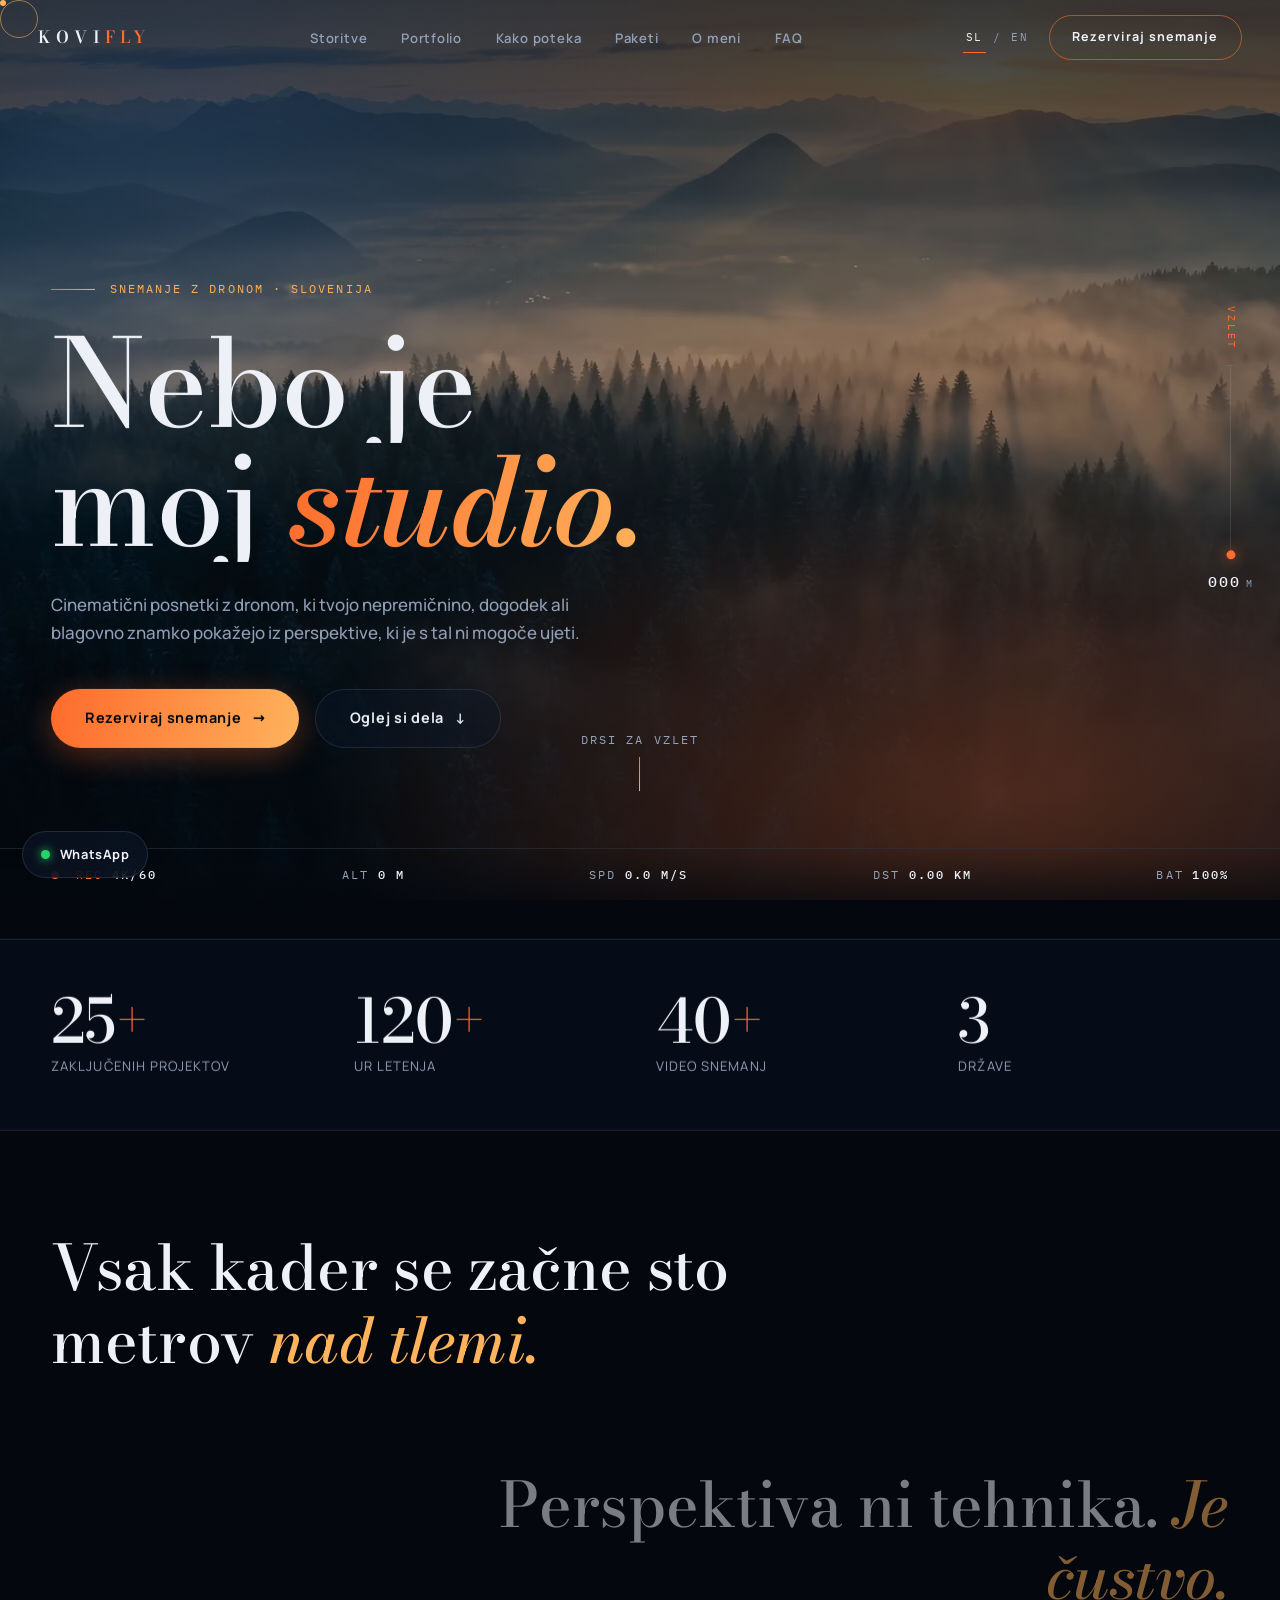
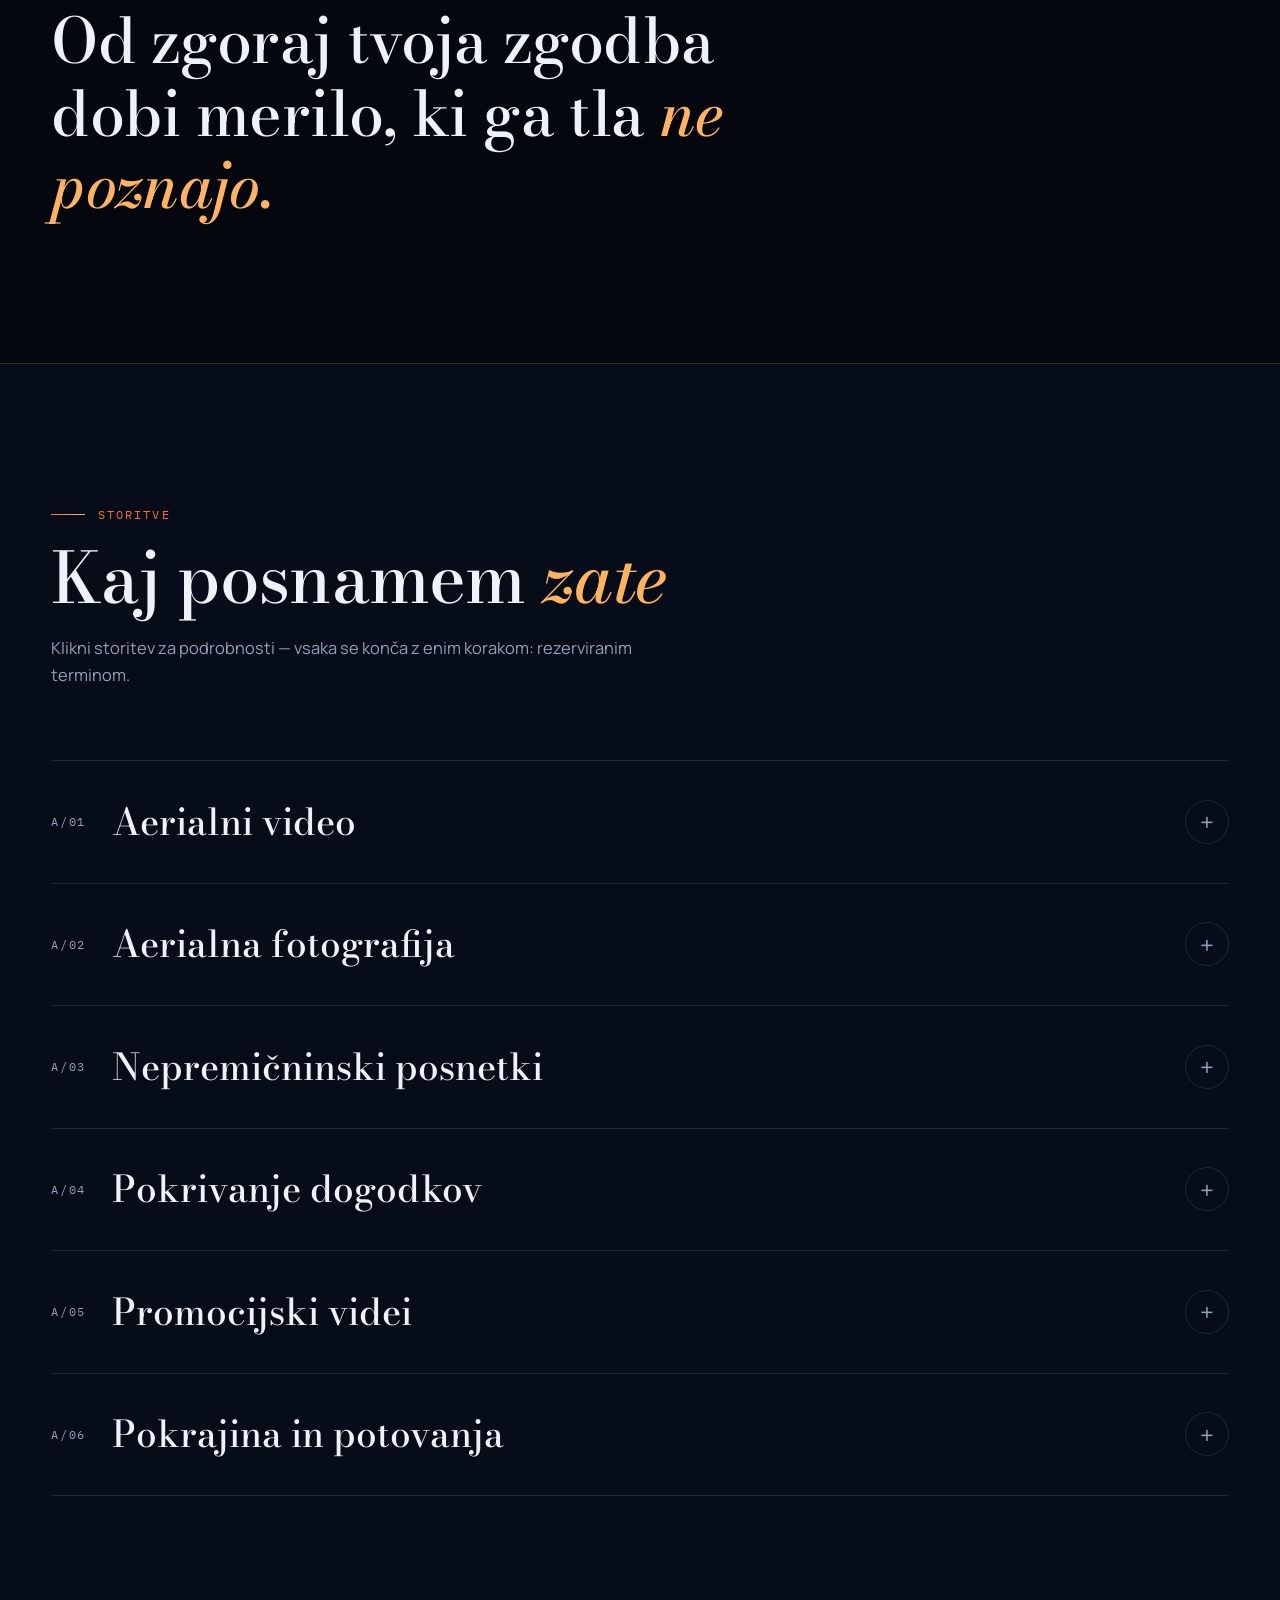
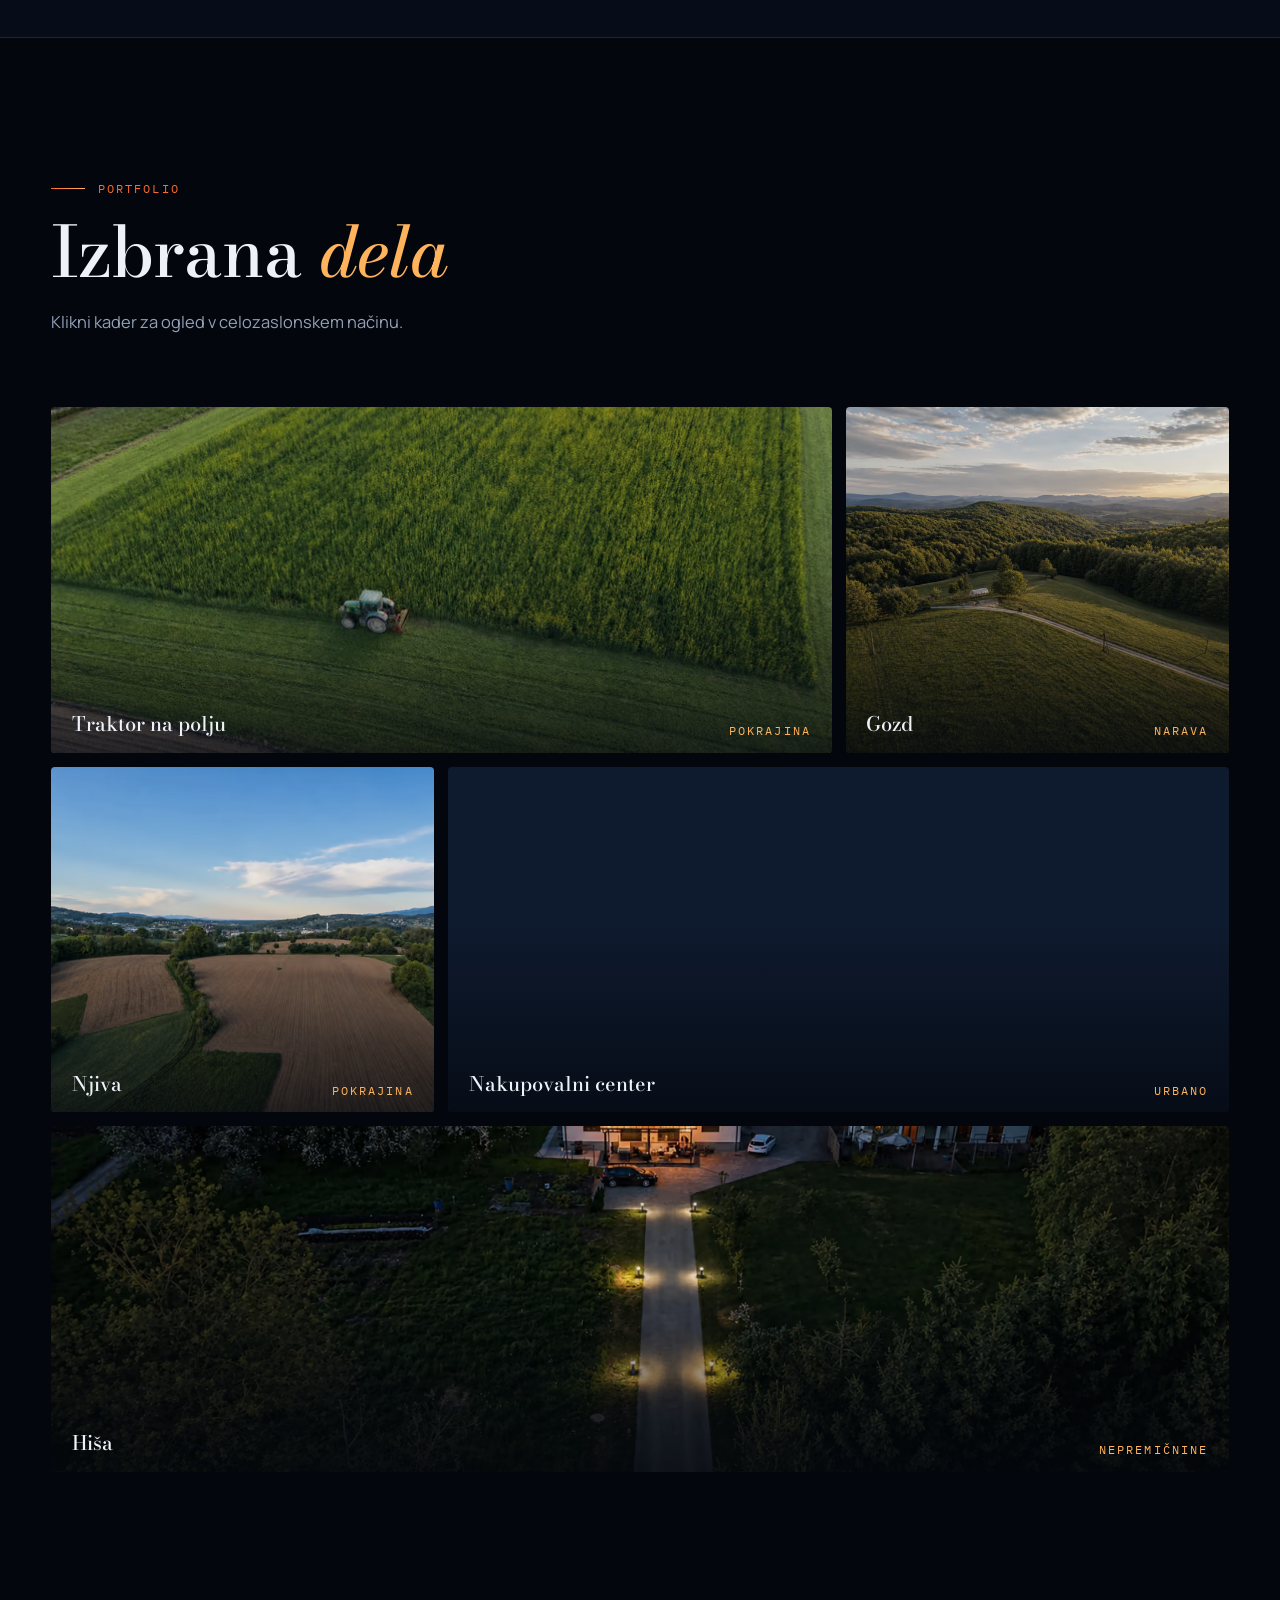
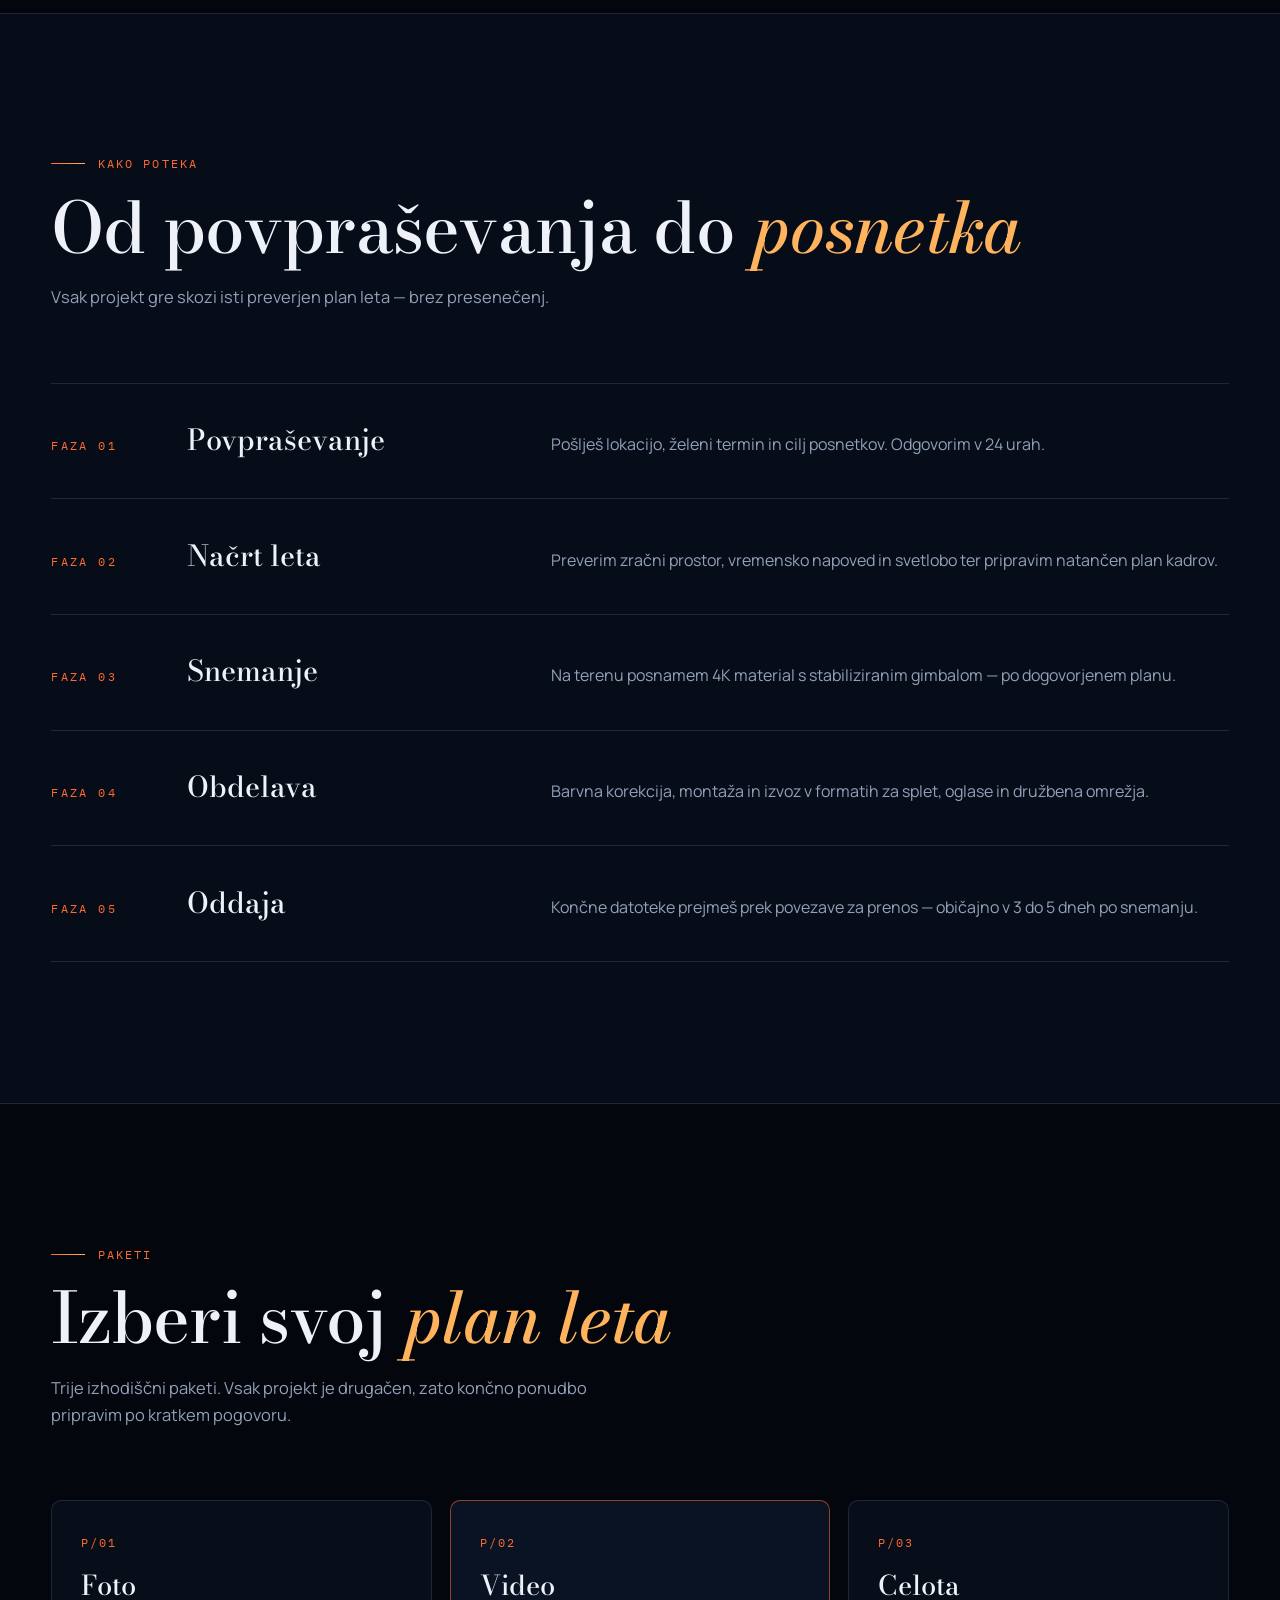
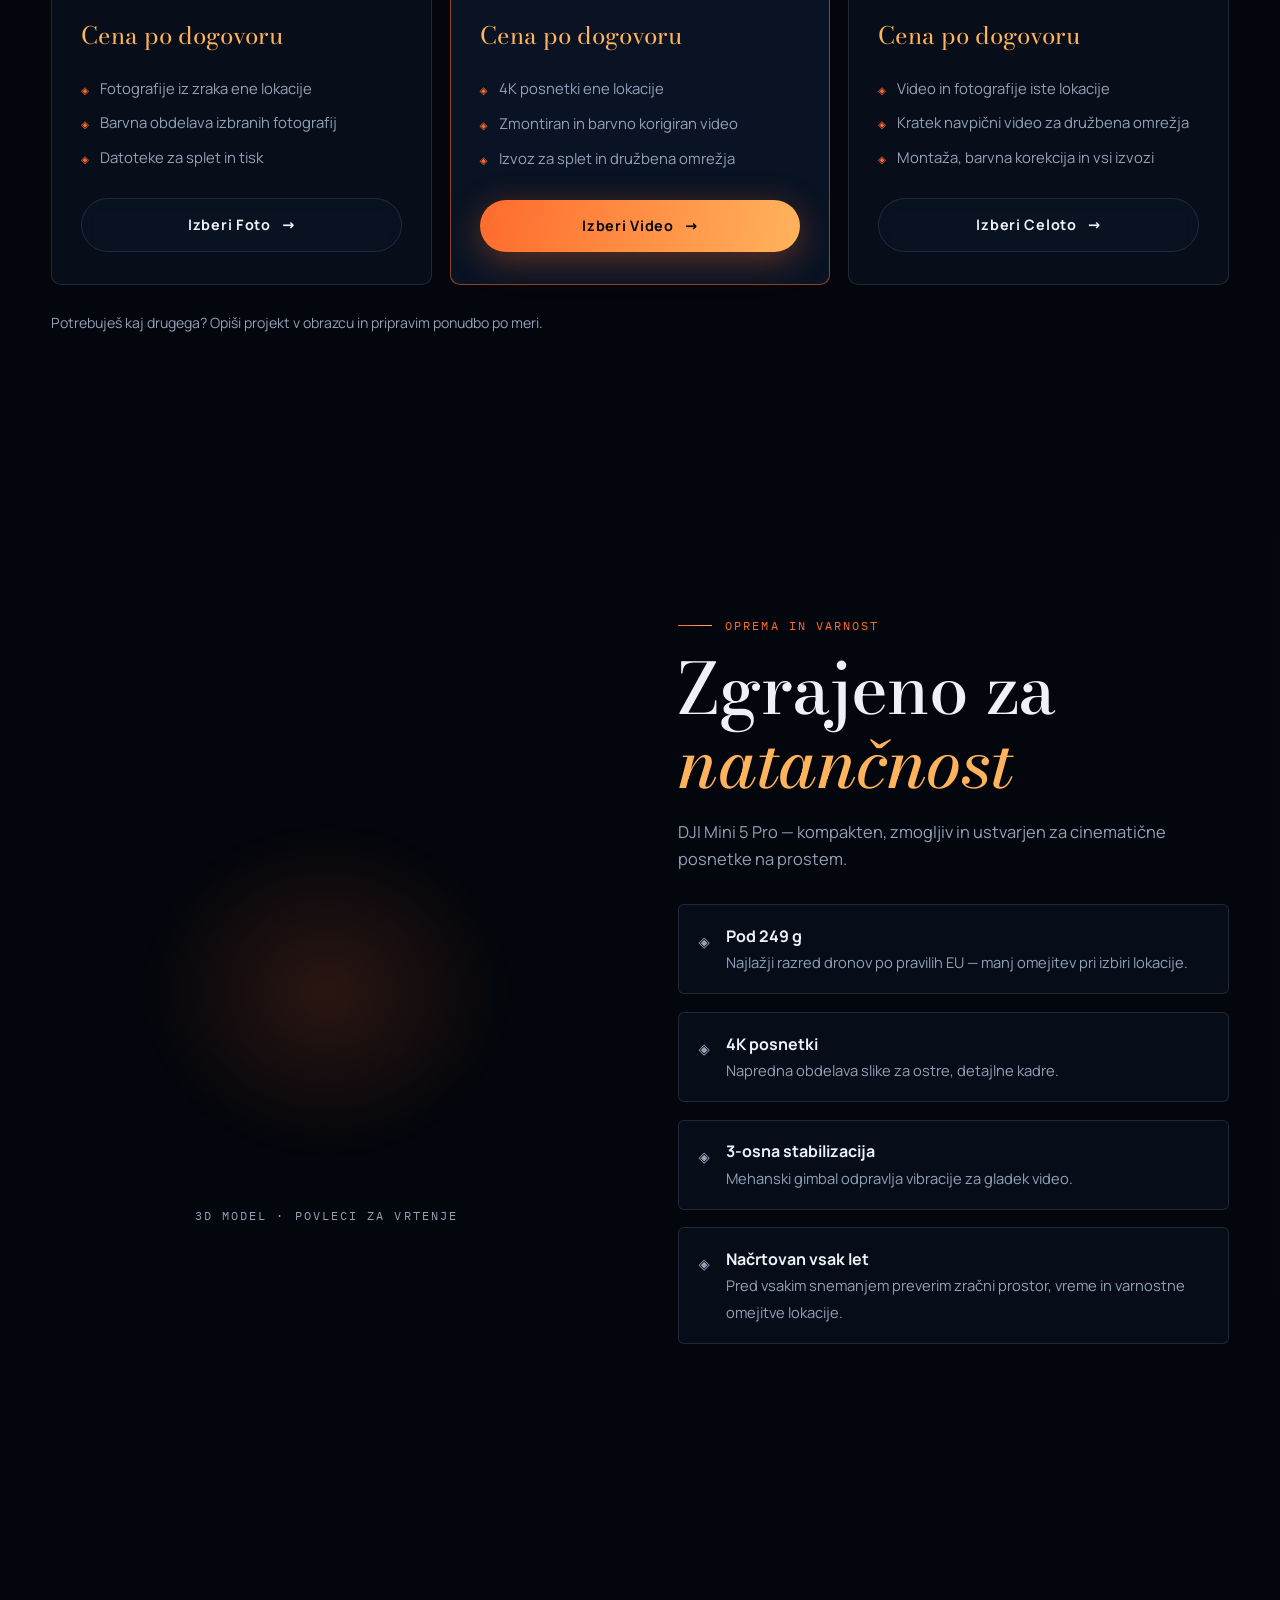
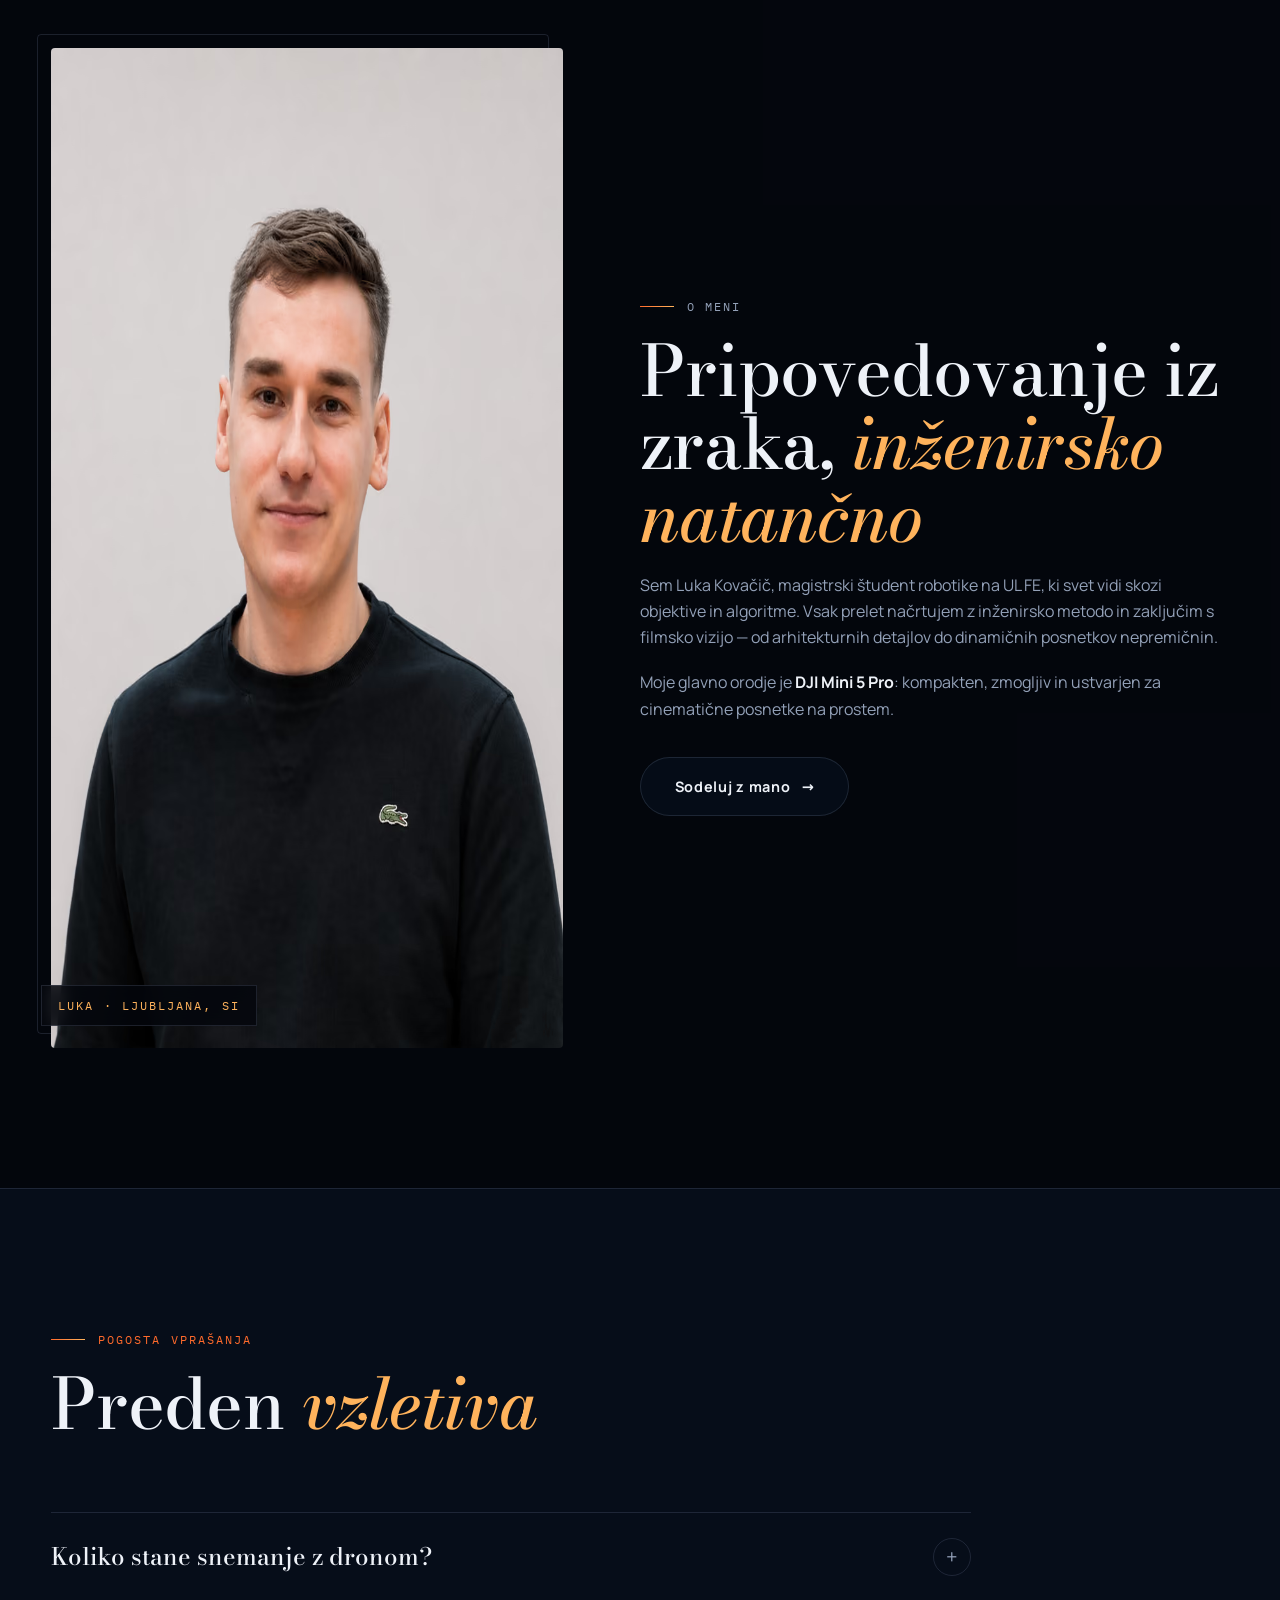
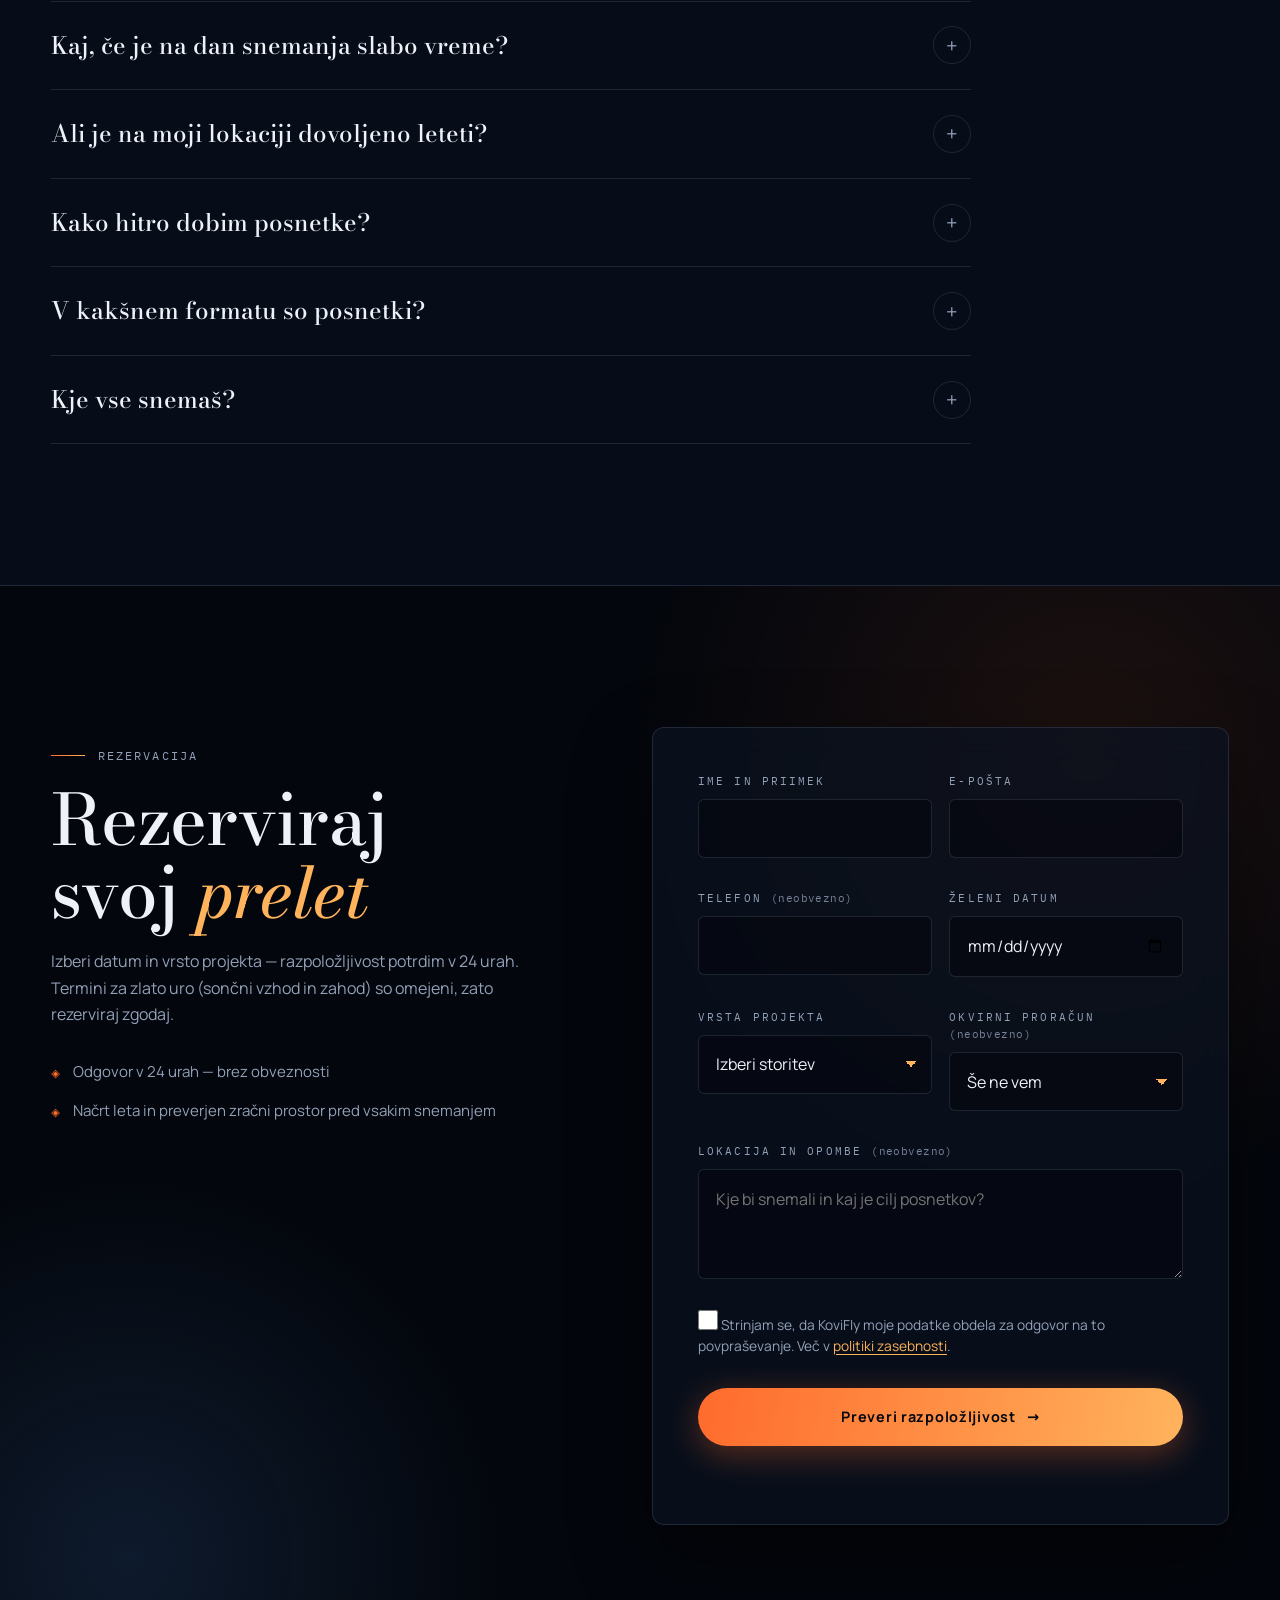
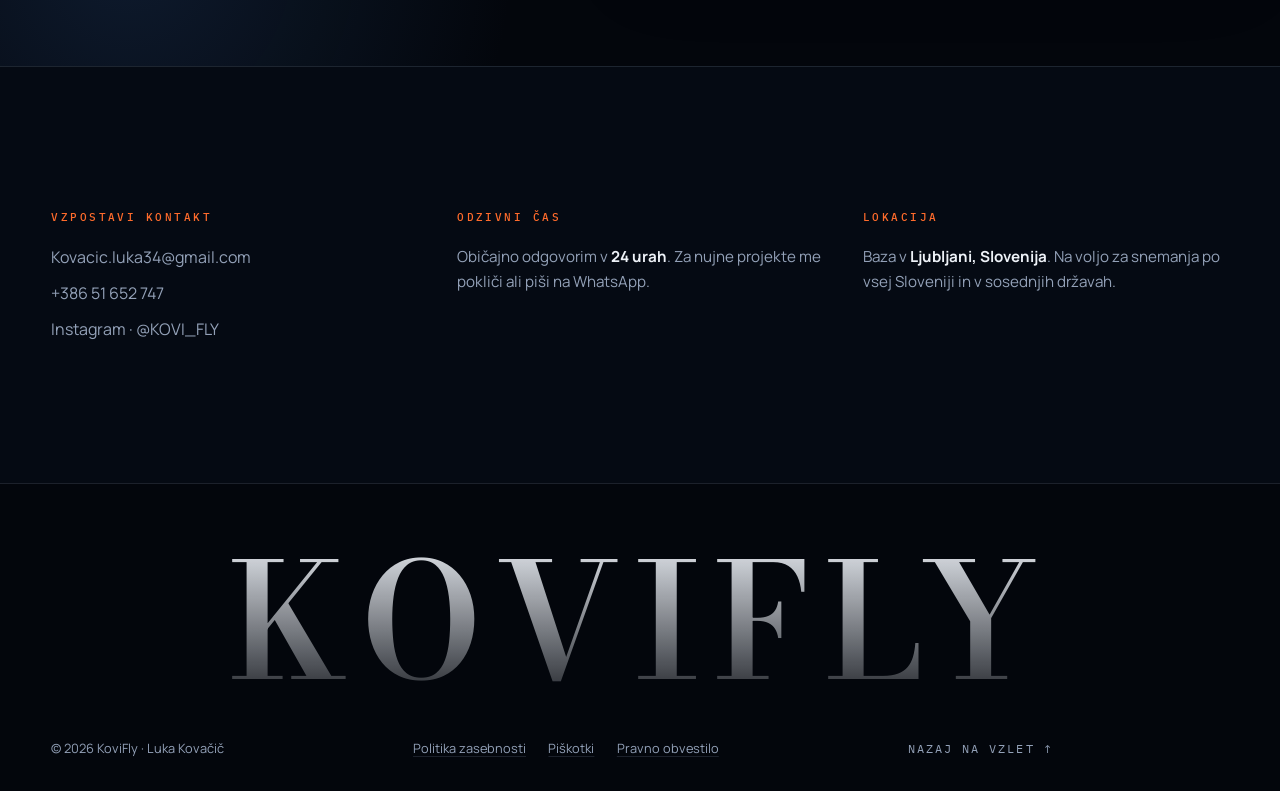
==== commit e98ffcdc: "F2: koncept leta — pre-flight, telemetrija na scroll, mini zemljevid, pristanek - preloader kot pre-" ====
--- a/index.html
+++ b/index.html
@@ -13,7 +13,7 @@
 <link rel="icon" href="/favicon.svg" type="image/svg+xml">
 <link rel="preload" href="/fonts/bodoni-moda-latin-wght-normal.woff2" as="font" type="font/woff2" crossorigin>
 <link rel="preload" href="/fonts/manrope-latin-wght-normal.woff2" as="font" type="font/woff2" crossorigin>
-<script>document.documentElement.classList.add("js")</script>
+<script>(function(d){d.classList.add("js");try{if(localStorage.getItem("kf_preflight"))d.classList.add("no-loader")}catch(e){}})(document.documentElement)</script>
 <link rel="stylesheet" href="/css/main.css">
 
 <meta property="og:site_name" content="KoviFly">
@@ -61,12 +61,18 @@
 <body>
 <a class="skip" href="#story">Preskoči na vsebino</a>
 
-<!-- ====== PRELOADER ====== -->
+<!-- ====== PRELOADER: pre-flight checklist (samo ob prvem obisku, preskočljiv) ====== -->
 <div id="loader" aria-hidden="true">
   <div class="loader-inner">
-    <span class="loader-brand">KOVI<em style="font-style:normal;color:var(--ember)">FLY</em></span>
-    <span class="loader-alt mono">VZPON · ALT <b id="loaderAlt">000</b> M</span>
+    <span class="loader-brand">KOVI<em>FLY</em></span>
+    <span class="loader-title mono">PRE-FLIGHT CHECK</span>
+    <ul class="loader-list mono">
+      <li><span>GPS LOCK</span><b>14 SAT</b><i>✓</i></li>
+      <li><span>KOMPAS</span><b>KALIBRIRAN</b><i>✓</i></li>
+      <li><span>BATERIJA</span><b>100 %</b><i>✓</i></li>
+    </ul>
     <div class="loader-bar"><i id="loaderBar"></i></div>
+    <span class="loader-skip mono">KLIKNI ZA PRESKOK</span>
   </div>
 </div>
 
@@ -120,18 +126,17 @@
 </div>
 
 <!-- ====== SKY — fiksni video za celo stranjo (scrub na scroll) ======
-     Video se naloži šele z JS in samo na namizju; mobilni in reduced-motion ostanejo pri sliki. -->
+     Video se naloži šele z JS: namizje 1600 px, mobilno lahka pokončna različica.
+     Reduced-motion in varčevanje s podatki ostaneta pri sliki (prvi kader videa). -->
 <div class="sky" aria-hidden="true">
   <picture><source type="image/avif" srcset="/img/hero-poster-800.avif 800w, /img/hero-poster-1600.avif 1600w" sizes="100vw"><source type="image/webp" srcset="/img/hero-poster-800.webp 800w, /img/hero-poster-1600.webp 1600w" sizes="100vw"><img src="/img/hero-poster-800.webp" alt="" width="800" height="450" decoding="async" fetchpriority="high"></picture>
-  <video id="skyA" muted playsinline preload="none" data-src="/video/hero-scroll.mp4"></video>
-  <video id="skyB" muted playsinline preload="none" data-src="/video/sky-b.mp4"></video>
-  <div class="sky-dip" id="skyDip"></div>
+  <video id="skyA" muted playsinline preload="none" data-src="/video/hero-scroll.mp4" data-src-m="/video/hero-scroll-m.mp4"></video>
   <div class="sky-veil"></div>
 </div>
 
 <main>
 <!-- ====== HERO ====== -->
-<section class="hero" id="hero" data-phase="VZLET">
+<section class="hero" id="hero" data-wp="Vzlet" data-phase="VZLET">
   <div class="hero-shade"></div>
   <div class="hero-cloud c1"></div>
   <div class="hero-cloud c2"></div>
@@ -156,10 +161,10 @@
   <div class="hero-hud mono" aria-hidden="true">
     <div class="wrap">
       <div class="hud-item hud-rec">REC <b>4K/60</b></div>
-      <div class="hud-item">ALT <b id="hudAlt">124 m</b></div>
-      <div class="hud-item">GPS <b>46.05°N 14.51°E</b></div>
-      <div class="hud-item">WIND <b id="hudWind">3.2 m/s</b></div>
-      <div class="hud-item">BAT <b id="hudBat">94%</b></div>
+      <div class="hud-item">ALT <b id="hudAlt">0 m</b></div>
+      <div class="hud-item">SPD <b id="hudSpd">0.0 m/s</b></div>
+      <div class="hud-item">DST <b id="hudDst">0.00 km</b></div>
+      <div class="hud-item">BAT <b id="hudBat">100%</b></div>
     </div>
   </div>
 </section>
@@ -175,7 +180,7 @@
 </div>
 
 <!-- ====== STORY ====== -->
-<section class="story sec" id="story" data-phase="VZPON">
+<section class="story sec" id="story" data-wp="Zgodba" data-phase="VZPON">
   <div class="wrap">
     <p class="story-line js-scrub">Vsak kader se začne sto metrov <em>nad tlemi.</em></p>
     <p class="story-line js-scrub">Perspektiva ni tehnika. <em>Je čustvo.</em></p>
@@ -184,7 +189,7 @@
 </section>
 
 <!-- ====== SERVICES ====== -->
-<section class="services sec" id="services" data-phase="MISIJA">
+<section class="services sec" id="services" data-wp="Storitve" data-phase="MISIJA">
   <div class="wrap">
     <div class="sec-head">
       <p class="eyebrow mono" data-reveal>Storitve</p>
@@ -245,7 +250,7 @@
 </section>
 
 <!-- ====== PORTFOLIO ====== -->
-<section class="sec" id="portfolio" data-phase="PANORAMA">
+<section class="sec" id="portfolio" data-wp="Portfolio" data-phase="PANORAMA">
   <div class="wrap">
     <div class="sec-head">
       <p class="eyebrow mono" data-reveal>Portfolio</p>
@@ -292,7 +297,7 @@
 </div>
 
 <!-- ====== PROCESS ====== -->
-<section class="process sec" id="process" data-phase="PLAN LETA">
+<section class="process sec" id="process" data-wp="Kako poteka" data-phase="PLAN LETA">
   <div class="wrap">
     <div class="sec-head">
       <p class="eyebrow mono" data-reveal>Kako poteka</p>
@@ -310,7 +315,7 @@
 </section>
 
 <!-- ====== PAKETI ====== (cene: js/config.js → prices; dokler so null, piše "Cena po dogovoru") -->
-<section class="plans sec" id="plans" data-phase="PAKETI">
+<section class="plans sec" id="plans" data-wp="Paketi" data-phase="PAKETI">
   <div class="wrap">
     <div class="sec-head">
       <p class="eyebrow mono" data-reveal>Paketi</p>
@@ -357,7 +362,7 @@
 </section>
 
 <!-- ====== GEAR / TRUST ====== -->
-<section class="gear sec" id="gear" data-phase="OPREMA">
+<section class="gear sec" id="gear" data-wp="Oprema" data-phase="OPREMA">
   <div class="wrap">
     <div class="gear-figure" data-reveal>
       <div id="dronImg"><picture><source type="image/avif" srcset="/img/dron-800.avif 800w, /img/dron-1600.avif 1409w" sizes="(max-width:880px) 80vw, 520px"><source type="image/webp" srcset="/img/dron-800.webp 800w, /img/dron-1600.webp 1409w" sizes="(max-width:880px) 80vw, 520px"><img src="/img/dron-800.webp" alt="DJI Mini 5 Pro" width="800" height="452" decoding="async" loading="lazy"></picture></div>
@@ -390,7 +395,7 @@
 </section>
 
 <!-- ====== ABOUT ====== -->
-<section class="about sec" id="about" data-phase="PILOT">
+<section class="about sec" id="about" data-wp="O meni" data-phase="PILOT">
   <div class="wrap">
     <div class="about-figure" data-reveal>
       <picture><source type="image/avif" srcset="/img/luka-800.avif 800w, /img/luka-1600.avif 1122w" sizes="(max-width:880px) 92vw, 520px"><source type="image/webp" srcset="/img/luka-800.webp 800w, /img/luka-1600.webp 1122w" sizes="(max-width:880px) 92vw, 520px"><img src="/img/luka-800.webp" alt="Luka Kovačič — pilot drona in videograf" width="800" height="1000" decoding="async" loading="lazy"></picture>
@@ -407,7 +412,7 @@
 </section>
 
 <!-- ====== FAQ ====== -->
-<section class="faq sec" id="faq" data-phase="BRIEFING">
+<section class="faq sec" id="faq" data-wp="FAQ" data-phase="BRIEFING">
   <div class="wrap">
     <div class="sec-head">
       <p class="eyebrow mono" data-reveal>Pogosta vprašanja</p>
@@ -443,7 +448,7 @@
 </section>
 
 <!-- ====== BOOKING ====== -->
-<section class="booking sec" id="booking" data-phase="PRISTANEK">
+<section class="booking sec" id="booking" data-wp="Rezervacija" data-phase="PRISTANEK">
   <div class="wrap">
     <div class="booking-copy">
       <p class="eyebrow mono" data-reveal>Rezervacija</p>
@@ -559,6 +564,37 @@
 </section>
 </main>
 
+<!-- ====== MINI ZEMLJEVID LETA (namizje) — waypointe doda JS iz sekcij [data-wp] ====== -->
+<nav class="fmap" id="fmap" aria-label="Zemljevid leta — skok na sekcijo">
+  <div class="fmap-head mono"><span>PLAN LETA</span><b id="fmapWp">WP0</b></div>
+  <svg viewBox="0 0 160 150" aria-hidden="false">
+    <g class="fmap-topo" aria-hidden="true">
+      <path d="M-6 44C22 30 48 52 74 40s52-22 92-6"/><path d="M-6 62C26 50 50 70 78 58s50-18 88-4"/>
+      <path d="M-6 84C24 74 54 92 84 80s46-14 82-2"/><path d="M-6 108C30 98 58 114 90 104s44-10 76 0"/>
+      <ellipse cx="112" cy="96" rx="20" ry="11"/><ellipse cx="112" cy="96" rx="11" ry="5.5"/>
+      <ellipse cx="38" cy="26" rx="17" ry="9"/>
+    </g>
+    <path class="fmap-base" id="fmapBase" d="M20 134C26 104 62 124 72 96S34 66 60 44s66 8 80-26"/>
+    <path class="fmap-trail" id="fmapTrail" d="M20 134C26 104 62 124 72 96S34 66 60 44s66 8 80-26"/>
+    <g id="fmapWps"></g>
+    <g class="fmap-drone" id="fmapDrone" aria-hidden="true"><circle r="7"/><path d="M0-5 3.6 4 0 2.2-3.6 4Z"/></g>
+  </svg>
+  <div class="fmap-label mono" id="fmapLabel" aria-hidden="true">VZLET</div>
+  <div class="fmap-tele mono" aria-hidden="true">
+    <span>ALT<b id="tAlt">000</b></span><span>SPD<b id="tSpd">0.0</b></span><span>DST<b id="tDst">0.00</b></span>
+  </div>
+</nav>
+
+<!-- mobilno: tanka vrstica napredka leta -->
+<div class="fbar mono" id="fbar" aria-hidden="true">
+  <i id="fbarFill"></i>
+  <span id="fbarWp">WP0 · VZLET</span>
+  <span>ALT <b id="fbarAlt">000</b> M</span>
+</div>
+
+<!-- pristanek na koncu strani -->
+<div class="landing mono" id="landing" aria-hidden="true"><i></i><span id="landingTxt">LANDING</span></div>
+
 <footer class="footer">
   <div class="footer-mark" aria-hidden="true">KOVIFLY</div>
   <div class="wrap footer-bar">
--- a/css/main.css
+++ b/css/main.css
@@ -687,3 +687,98 @@
   [data-reveal].in{animation:rvIn .9s var(--ease) backwards}
 }
 @keyframes rvIn{from{opacity:0;transform:translateY(40px)}to{opacity:1;transform:none}}
+
+/* ============================================================
+   F2 — KONCEPT LETA: pre-flight, zemljevid, telemetrija, pristanek
+============================================================ */
+.no-loader #loader{display:none}
+#loader{cursor:pointer;animation-delay:2.4s}
+.loader-brand em{font-style:normal;color:var(--ember)}
+.loader-title{display:block;margin-top:1.4rem;color:var(--ember)}
+.loader-list{list-style:none;margin:1rem auto 0;width:min(260px,74vw);display:grid;gap:.45rem;color:var(--haze);text-align:left}
+.loader-list li{display:grid;grid-template-columns:1fr auto 1.4em;gap:.6rem;align-items:baseline;opacity:.25;transition:opacity .25s}
+.loader-list b{color:var(--cloud);font-weight:500;opacity:0;transition:opacity .25s}
+.loader-list i{font-style:normal;color:#7ddc9f;opacity:0;transform:scale(.4);transition:opacity .2s,transform .3s var(--ease);text-align:right}
+.loader-list li.ok{opacity:1}
+.loader-list li.ok b{opacity:1}
+.loader-list li.ok i{opacity:1;transform:none}
+.loader-skip{display:block;margin-top:1.3rem;font-size:.58rem;color:var(--haze);opacity:.7}
+
+/* video ozadje se prelije čez sliko, ko je pripravljen */
+#skyA{opacity:0;transition:opacity .6s linear}
+#skyA.ready{opacity:1}
+
+/* višinomer: oznaka se dviga z višino */
+.alt-marker{transition:top .25s linear}
+body.landed .alt-marker{background:#7ddc9f;box-shadow:0 0 14px rgba(125,220,159,.8)}
+body.landed .hud-rec::before{animation:none;opacity:.3}
+
+/* ---- mini zemljevid ---- */
+.fmap{
+  position:fixed;right:22px;bottom:22px;z-index:70;width:184px;padding:.7rem .75rem .65rem;
+  border:1px solid var(--line);border-radius:10px;background:rgba(6,11,20,.78);
+  backdrop-filter:blur(12px);-webkit-backdrop-filter:blur(12px);
+  opacity:0;transform:translateY(12px);transition:opacity .6s var(--ease),transform .6s var(--ease);
+}
+.fmap.on{opacity:1;transform:none}
+.fmap-head{display:flex;justify-content:space-between;font-size:.56rem;color:var(--haze)}
+.fmap-head b{color:var(--ember);font-weight:500}
+.fmap svg{display:block;width:100%;height:auto;margin:.35rem 0 .2rem;overflow:visible}
+.fmap-topo path,.fmap-topo ellipse{fill:none;stroke:rgba(178,198,234,.1);stroke-width:.7}
+.fmap-base{fill:none;stroke:rgba(178,198,234,.3);stroke-width:1;stroke-dasharray:2 3}
+.fmap-trail{fill:none;stroke:var(--ember);stroke-width:1.8;stroke-linecap:round}
+.fmap-wp circle{fill:var(--ink);stroke:var(--haze);stroke-width:1.2;transition:fill .3s,stroke .3s,r .3s}
+.fmap-wp .hit{fill:transparent;stroke:none}
+.fmap-wp.passed circle:not(.hit){fill:var(--amber);stroke:var(--amber)}
+.fmap-wp.current circle:not(.hit){stroke:var(--cloud)}
+.fmap-wp:hover circle:not(.hit),.fmap-wp:focus-visible circle:not(.hit){fill:var(--cloud);stroke:var(--cloud)}
+.fmap-wp:focus-visible{outline:none}
+.fmap-wp:focus-visible .hit{stroke:var(--amber);stroke-width:1}
+.fmap-wp{cursor:pointer}
+.fmap-drone circle{fill:rgba(255,107,44,.18);stroke:none}
+.fmap-drone path{fill:var(--cloud)}
+.fmap-label{font-size:.6rem;color:var(--cloud);min-height:1.1em;white-space:nowrap;overflow:hidden;text-overflow:ellipsis}
+.fmap-tele{display:grid;grid-template-columns:repeat(3,1fr);gap:.3rem;margin-top:.45rem;padding-top:.45rem;border-top:1px solid var(--line);font-size:.5rem;color:var(--haze)}
+.fmap-tele b{display:block;color:var(--cloud);font-weight:500;font-size:.72rem;letter-spacing:.04em;font-variant-numeric:tabular-nums}
+@media(max-width:1100px){.fmap{display:none}}
+/* zemljevid ne sme prekriti višinomera na nizkih zaslonih */
+@media(max-height:760px){.altimeter{top:38%}}
+
+/* ---- mobilna vrstica leta ---- */
+.fbar{
+  display:none;position:fixed;left:0;right:0;top:var(--nav-h);z-index:95;height:24px;padding:0 4vw;
+  align-items:center;justify-content:space-between;font-size:.56rem;color:var(--haze);
+  background:rgba(4,7,13,.72);backdrop-filter:blur(12px);-webkit-backdrop-filter:blur(12px);
+  border-bottom:1px solid var(--line);opacity:0;transition:opacity .4s;pointer-events:none;
+}
+.fbar i{position:absolute;left:0;bottom:-1px;height:2px;width:100%;background:var(--grad);transform-origin:left;transform:scaleX(0)}
+.fbar b{color:var(--cloud);font-weight:500;font-variant-numeric:tabular-nums}
+.fbar span:first-of-type{color:var(--amber)}
+@media(max-width:1100px){.fbar{display:flex}.fbar.on{opacity:1}}
+
+/* ---- pristanek ---- */
+.landing{
+  position:fixed;left:50%;bottom:26px;z-index:80;transform:translate(-50%,20px);
+  display:flex;align-items:center;gap:.7rem;padding:.6rem 1.1rem;border-radius:100px;
+  border:1px solid rgba(255,107,44,.5);background:rgba(6,11,20,.85);color:var(--amber);
+  backdrop-filter:blur(12px);-webkit-backdrop-filter:blur(12px);
+  opacity:0;pointer-events:none;transition:opacity .45s var(--ease),transform .45s var(--ease),border-color .4s,color .4s;white-space:nowrap;
+}
+.landing.on{opacity:1;transform:translate(-50%,0)}
+.landing i{width:9px;height:9px;border-radius:50%;background:var(--ember);animation:blink 1s infinite}
+.landing.down{border-color:rgba(125,220,159,.6);color:#9be8b6}
+.landing.down i{background:#7ddc9f;animation:none;box-shadow:0 0 0 0 rgba(125,220,159,.6);animation:pad 1.6s ease-out 2}
+@keyframes pad{to{box-shadow:0 0 0 16px rgba(125,220,159,0)}}
+@media(max-width:700px){.landing{bottom:70px;font-size:.6rem}}
+/* zemljevid: na običajnih zaslonih kompakten in polprosojen, da ne zakriva vsebine; ob hoverju/fokusu poln */
+@media(max-width:1699px){
+  .fmap{width:146px;padding:.55rem .6rem .5rem}
+  .fmap.on{opacity:.72}
+  .fmap.on:hover,.fmap.on:focus-within{opacity:1}
+  .fmap-tele{display:none}
+  .fmap:hover .fmap-tele,.fmap:focus-within .fmap-tele{display:grid}
+}
+.landing{bottom:64px}
+@media(max-width:1100px){.landing{display:none}}
+body.landed .fmap-label,body.landed .fbar span:first-of-type{color:#9be8b6}
+@media(min-width:1101px){.footer-bar{padding-right:176px}}
